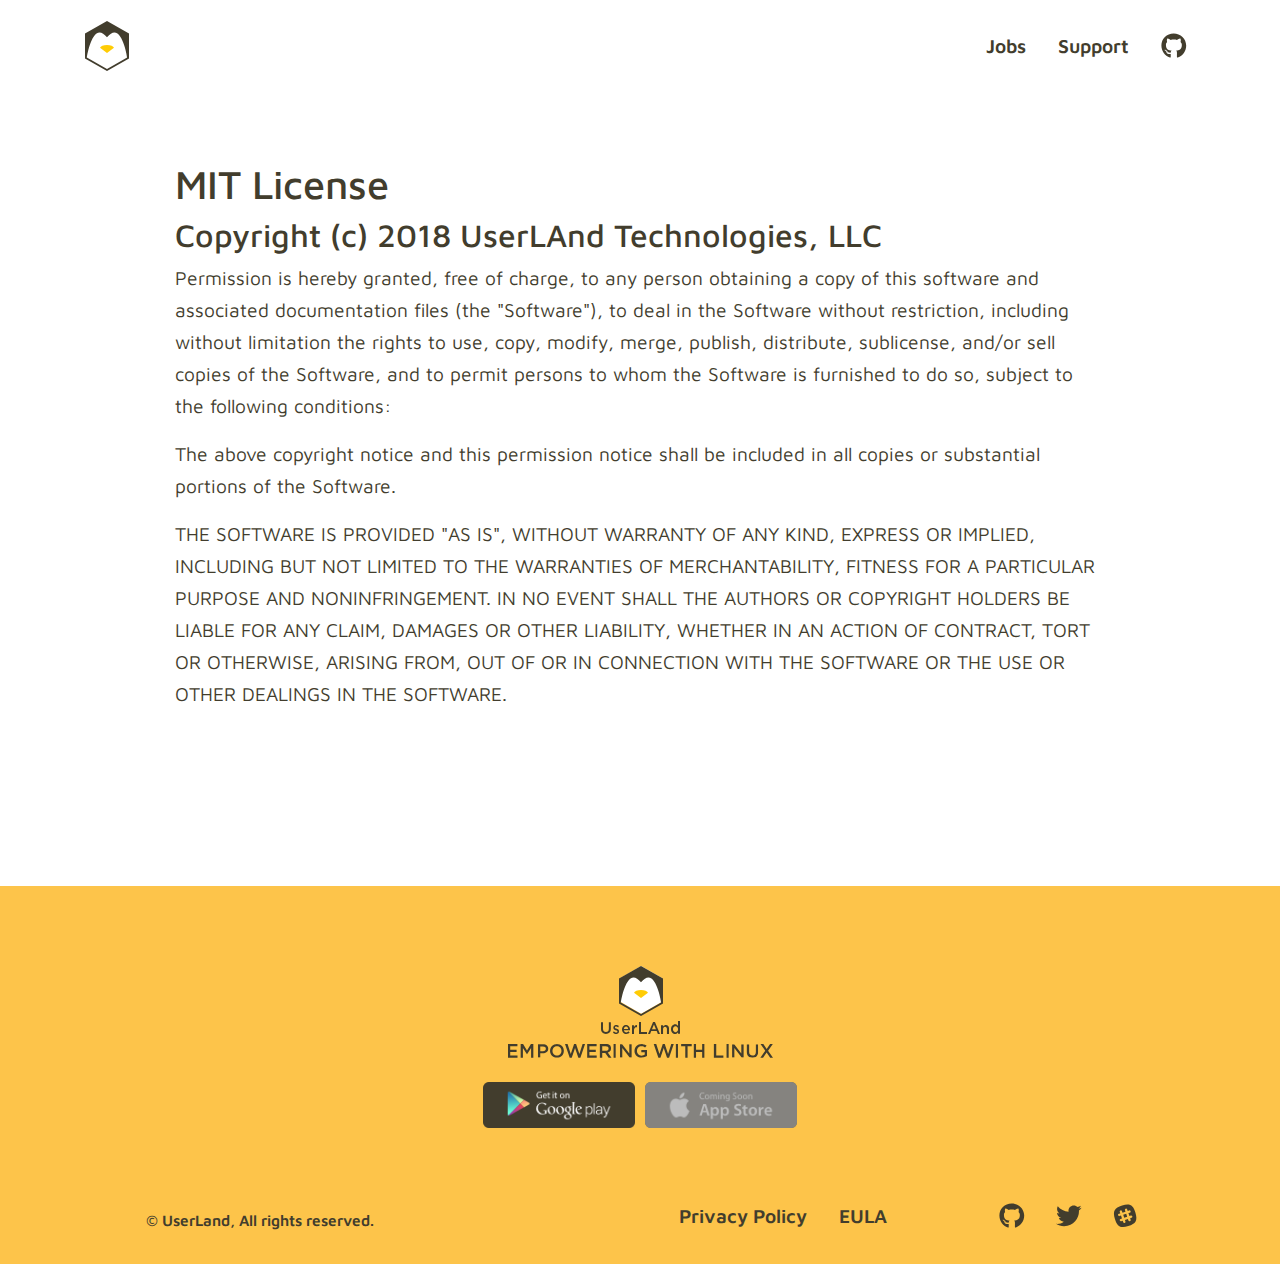
==== eula/index.html @ e0284a71 "Updates" ====
<!DOCTYPE html><html lang="en"><head><meta charset="utf-8"><style type="text/css">svg:not(:root).svg-inline--fa{overflow:visible}.svg-inline--fa{display:inline-block;font-size:inherit;height:1em;overflow:visible;vertical-align:-.125em}.svg-inline--fa.fa-lg{vertical-align:-.225em}.svg-inline--fa.fa-w-1{width:.0625em}.svg-inline--fa.fa-w-2{width:.125em}.svg-inline--fa.fa-w-3{width:.1875em}.svg-inline--fa.fa-w-4{width:.25em}.svg-inline--fa.fa-w-5{width:.3125em}.svg-inline--fa.fa-w-6{width:.375em}.svg-inline--fa.fa-w-7{width:.4375em}.svg-inline--fa.fa-w-8{width:.5em}.svg-inline--fa.fa-w-9{width:.5625em}.svg-inline--fa.fa-w-10{width:.625em}.svg-inline--fa.fa-w-11{width:.6875em}.svg-inline--fa.fa-w-12{width:.75em}.svg-inline--fa.fa-w-13{width:.8125em}.svg-inline--fa.fa-w-14{width:.875em}.svg-inline--fa.fa-w-15{width:.9375em}.svg-inline--fa.fa-w-16{width:1em}.svg-inline--fa.fa-w-17{width:1.0625em}.svg-inline--fa.fa-w-18{width:1.125em}.svg-inline--fa.fa-w-19{width:1.1875em}.svg-inline--fa.fa-w-20{width:1.25em}.svg-inline--fa.fa-pull-left{margin-right:.3em;width:auto}.svg-inline--fa.fa-pull-right{margin-left:.3em;width:auto}.svg-inline--fa.fa-border{height:1.5em}.svg-inline--fa.fa-li{width:2em}.svg-inline--fa.fa-fw{width:1.25em}.fa-layers svg.svg-inline--fa{bottom:0;left:0;margin:auto;position:absolute;right:0;top:0}.fa-layers{display:inline-block;height:1em;position:relative;text-align:center;vertical-align:-.125em;width:1em}.fa-layers svg.svg-inline--fa{-webkit-transform-origin:center center;transform-origin:center center}.fa-layers-counter,.fa-layers-text{display:inline-block;position:absolute;text-align:center}.fa-layers-text{left:50%;top:50%;-webkit-transform:translate(-50%,-50%);transform:translate(-50%,-50%);-webkit-transform-origin:center center;transform-origin:center center}.fa-layers-counter{background-color:#ff253a;border-radius:1em;-webkit-box-sizing:border-box;box-sizing:border-box;color:#fff;height:1.5em;line-height:1;max-width:5em;min-width:1.5em;overflow:hidden;padding:.25em;right:0;text-overflow:ellipsis;top:0;-webkit-transform:scale(.25);transform:scale(.25);-webkit-transform-origin:top right;transform-origin:top right}.fa-layers-bottom-right{bottom:0;right:0;top:auto;-webkit-transform:scale(.25);transform:scale(.25);-webkit-transform-origin:bottom right;transform-origin:bottom right}.fa-layers-bottom-left{bottom:0;left:0;right:auto;top:auto;-webkit-transform:scale(.25);transform:scale(.25);-webkit-transform-origin:bottom left;transform-origin:bottom left}.fa-layers-top-right{right:0;top:0;-webkit-transform:scale(.25);transform:scale(.25);-webkit-transform-origin:top right;transform-origin:top right}.fa-layers-top-left{left:0;right:auto;top:0;-webkit-transform:scale(.25);transform:scale(.25);-webkit-transform-origin:top left;transform-origin:top left}.fa-lg{font-size:1.33333em;line-height:.75em;vertical-align:-.0667em}.fa-xs{font-size:.75em}.fa-sm{font-size:.875em}.fa-1x{font-size:1em}.fa-2x{font-size:2em}.fa-3x{font-size:3em}.fa-4x{font-size:4em}.fa-5x{font-size:5em}.fa-6x{font-size:6em}.fa-7x{font-size:7em}.fa-8x{font-size:8em}.fa-9x{font-size:9em}.fa-10x{font-size:10em}.fa-fw{text-align:center;width:1.25em}.fa-ul{list-style-type:none;margin-left:2.5em;padding-left:0}.fa-ul>li{position:relative}.fa-li{left:-2em;position:absolute;text-align:center;width:2em;line-height:inherit}.fa-border{border:solid .08em #eee;border-radius:.1em;padding:.2em .25em .15em}.fa-pull-left{float:left}.fa-pull-right{float:right}.fa.fa-pull-left,.fab.fa-pull-left,.fal.fa-pull-left,.far.fa-pull-left,.fas.fa-pull-left{margin-right:.3em}.fa.fa-pull-right,.fab.fa-pull-right,.fal.fa-pull-right,.far.fa-pull-right,.fas.fa-pull-right{margin-left:.3em}.fa-spin{-webkit-animation:fa-spin 2s infinite linear;animation:fa-spin 2s infinite linear}.fa-pulse{-webkit-animation:fa-spin 1s infinite steps(8);animation:fa-spin 1s infinite steps(8)}@-webkit-keyframes fa-spin{0%{-webkit-transform:rotate(0);transform:rotate(0)}100%{-webkit-transform:rotate(360deg);transform:rotate(360deg)}}@keyframes fa-spin{0%{-webkit-transform:rotate(0);transform:rotate(0)}100%{-webkit-transform:rotate(360deg);transform:rotate(360deg)}}.fa-rotate-90{-webkit-transform:rotate(90deg);transform:rotate(90deg)}.fa-rotate-180{-webkit-transform:rotate(180deg);transform:rotate(180deg)}.fa-rotate-270{-webkit-transform:rotate(270deg);transform:rotate(270deg)}.fa-flip-horizontal{-webkit-transform:scale(-1,1);transform:scale(-1,1)}.fa-flip-vertical{-webkit-transform:scale(1,-1);transform:scale(1,-1)}.fa-flip-horizontal.fa-flip-vertical{-webkit-transform:scale(-1,-1);transform:scale(-1,-1)}:root .fa-flip-horizontal,:root .fa-flip-vertical,:root .fa-rotate-180,:root .fa-rotate-270,:root .fa-rotate-90{-webkit-filter:none;filter:none}.fa-stack{display:inline-block;height:2em;position:relative;width:2em}.fa-stack-1x,.fa-stack-2x{bottom:0;left:0;margin:auto;position:absolute;right:0;top:0}.svg-inline--fa.fa-stack-1x{height:1em;width:1em}.svg-inline--fa.fa-stack-2x{height:2em;width:2em}.fa-inverse{color:#fff}.sr-only{border:0;clip:rect(0,0,0,0);height:1px;margin:-1px;overflow:hidden;padding:0;position:absolute;width:1px}.sr-only-focusable:active,.sr-only-focusable:focus{clip:auto;height:auto;margin:0;overflow:visible;position:static;width:auto}</style><link href="/favicon.ico" rel="shortcut icon"><meta content="width=device-width,initial-scale=1,shrink-to-fit=no" name="viewport"><meta content="#000000" name="theme-color"><title>UserLAnd - Use Linux Anywhere</title><link href="/static/css/1.4886c6e9.chunk.css" rel="stylesheet"><link href="/static/css/main.dd0dc297.chunk.css" rel="stylesheet"><link href="https://fonts.googleapis.com" rel="preconnect"><link href="http://userland.tech/" rel="canonical" data-react-helmet="true"><meta content="Get the full power of Linux on your Android. The easiest way to run a Linux distribution or application on Android. Download Now!" data-react-helmet="true" name="description"><meta content="UserLAnd - Use Linux Anywhere" data-react-helmet="true" property="og:title"><meta content="Get the full power of Linux on your Android. The easiest way to run a Linux distribution or application on Android. Download Now!" data-react-helmet="true" property="og:description"><meta content="website" data-react-helmet="true" property="og:type"><meta content="https://res.cloudinary.com/dmv3djaoq/image/upload/v1540821843/UserLand_Logo_RGB_Yellow_ysuigp.jpg" data-react-helmet="true" property="og:image"><meta content="http://userland.tech/" data-react-helmet="true" property="og:url"><meta content="summary_large_image" data-react-helmet="true" name="twitter:card"><meta content="@userlandtech" data-react-helmet="true" name="twitter:site"><meta content="@CorbinChampion" data-react-helmet="true" name="twitter:creator"><meta content="UserLAnd - Use Linux Anywhere" data-react-helmet="true" name="twitter:title"><meta content="Get the full power of Linux on your Android. The easiest way to run a Linux distribution or application on Android. Download Now!" data-react-helmet="true" name="twitter:description"><meta content="https://res.cloudinary.com/dmv3djaoq/image/upload/v1540821843/UserLand_Logo_RGB_Yellow_ysuigp.jpg" data-react-helmet="true" name="twitter:image"><link href="https://fonts.gstatic.com" rel="preconnect"><link href="/static/js/main.d6bff47b.chunk.js" rel="preload" as="script"><link href="/static/js/1.7496300f.chunk.js" rel="preload" as="script"></head><body><noscript>You need to enable JavaScript to run this app.</noscript><div id="root"><div class="App"><div><nav class="navbar navbar-expand-lg pt-3 position-absolute w-100"><div class="container"><a class="navbar-brand" href="/" aria-label="home" title="Go to Home Page"><svg xmlns="http://www.w3.org/2000/svg" height="50" width="44"><g fill="none" fill-rule="evenodd"><path d="M22.1750294.00046655L1.35005871 11.9439706v23.8871278L22.1750294 47.7747222 43 35.8310984V11.9439706z" fill="#FFF"></path><path d="M22 47.90788L1.84101964 36.45394S7.61810896-1.79498302 22 16.3229741C36.381891-1.79498302 42.1589804 36.45394 42.1589804 36.45394L22 47.90788zM22 0L0 12.4999373v25L22 50l22-12.5000627v-25L22 0z" fill="#423D2D"></path><path d="M28.9823818 26.7176932C28.4931284 25.1811671 25.5540587 24 22 24c-3.5541855 0-6.4931284 1.1811671-6.9823818 2.7176932H15l.0144495.0108364L22 32l6.9855505-5.2714704L29 26.7176932h-.0176182" fill="#FFCC05"></path></g></svg></a><ul class="flex-row navbar-nav ml-auto"><li class="nav-item mr-3"><a class="nav-link" href="/jobs">Jobs</a></li><li class="nav-item mr-3"><a class="nav-link" href="https://github.com/CypherpunkArmory/UserLAnd/issues">Support</a></li><li class="nav-item"><a class="nav-link" href="https://github.com/CypherpunkArmory/UserLAnd" aria-label="twitter"><svg xmlns="http://www.w3.org/2000/svg" aria-hidden="true" class="svg-inline--fa fa-github fa-w-16 fa-lg" data-icon="github" data-prefix="fab" role="img" viewBox="0 0 496 512"><path d="M165.9 397.4c0 2-2.3 3.6-5.2 3.6-3.3.3-5.6-1.3-5.6-3.6 0-2 2.3-3.6 5.2-3.6 3-.3 5.6 1.3 5.6 3.6zm-31.1-4.5c-.7 2 1.3 4.3 4.3 4.9 2.6 1 5.6 0 6.2-2s-1.3-4.3-4.3-5.2c-2.6-.7-5.5.3-6.2 2.3zm44.2-1.7c-2.9.7-4.9 2.6-4.6 4.9.3 2 2.9 3.3 5.9 2.6 2.9-.7 4.9-2.6 4.6-4.6-.3-1.9-3-3.2-5.9-2.9zM244.8 8C106.1 8 0 113.3 0 252c0 110.9 69.8 205.8 169.5 239.2 12.8 2.3 17.3-5.6 17.3-12.1 0-6.2-.3-40.4-.3-61.4 0 0-70 15-84.7-29.8 0 0-11.4-29.1-27.8-36.6 0 0-22.9-15.7 1.6-15.4 0 0 24.9 2 38.6 25.8 21.9 38.6 58.6 27.5 72.9 20.9 2.3-16 8.8-27.1 16-33.7-55.9-6.2-112.3-14.3-112.3-110.5 0-27.5 7.6-41.3 23.6-58.9-2.6-6.5-11.1-33.3 2.6-67.9 20.9-6.5 69 27 69 27 20-5.6 41.5-8.5 62.8-8.5s42.8 2.9 62.8 8.5c0 0 48.1-33.6 69-27 13.7 34.7 5.2 61.4 2.6 67.9 16 17.7 25.8 31.5 25.8 58.9 0 96.5-58.9 104.2-114.8 110.5 9.2 7.9 17 22.9 17 46.4 0 33.7-.3 75.4-.3 83.6 0 6.5 4.6 14.4 17.3 12.1C428.2 457.8 496 362.9 496 252 496 113.3 383.5 8 244.8 8zM97.2 352.9c-1.3 1-1 3.3.7 5.2 1.6 1.6 3.9 2.3 5.2 1 1.3-1 1-3.3-.7-5.2-1.6-1.6-3.9-2.3-5.2-1zm-10.8-8.1c-.7 1.3.3 2.9 2.3 3.9 1.6 1 3.6.7 4.3-.7.7-1.3-.3-2.9-2.3-3.9-2-.6-3.6-.3-4.3.7zm32.4 35.6c-1.6 1.3-1 4.3 1.3 6.2 2.3 2.3 5.2 2.6 6.5 1 1.3-1.3.7-4.3-1.3-6.2-2.2-2.3-5.2-2.6-6.5-1zm-11.4-14.7c-1.6 1-1.6 3.6 0 5.9 1.6 2.3 4.3 3.3 5.6 2.3 1.6-1.3 1.6-3.9 0-6.2-1.4-2.3-4-3.3-5.6-2z" fill="currentColor"></path></svg></a></li></ul></div></nav><div class="default-page"><div class="container"><h1>MIT License</h1><h2>Copyright (c) 2018 UserLAnd Technologies, LLC</h2><p>Permission is hereby granted, free of charge, to any person obtaining a copy of this software and associated documentation files (the "Software"), to deal in the Software without restriction, including without limitation the rights to use, copy, modify, merge, publish, distribute, sublicense, and/or sell copies of the Software, and to permit persons to whom the Software is furnished to do so, subject to the following conditions:</p><p>The above copyright notice and this permission notice shall be included in all copies or substantial portions of the Software.</p><p>THE SOFTWARE IS PROVIDED "AS IS", WITHOUT WARRANTY OF ANY KIND, EXPRESS OR IMPLIED, INCLUDING BUT NOT LIMITED TO THE WARRANTIES OF MERCHANTABILITY, FITNESS FOR A PARTICULAR PURPOSE AND NONINFRINGEMENT. IN NO EVENT SHALL THE AUTHORS OR COPYRIGHT HOLDERS BE LIABLE FOR ANY CLAIM, DAMAGES OR OTHER LIABILITY, WHETHER IN AN ACTION OF CONTRACT, TORT OR OTHERWISE, ARISING FROM, OUT OF OR IN CONNECTION WITH THE SOFTWARE OR THE USE OR OTHER DEALINGS IN THE SOFTWARE.</p></div></div><footer class="footer"><div class="container"><div class="row"><div class="footer__logo col-12"><img alt="UserLAnd Logo" class="img-fluid" src="/static/media/LogoHeader.a5a83f1d.svg"></div><div class="footer__cta col-12"><a class="btn-google" href="https://play.google.com/store/apps/details?id=tech.ula&hl=en" aria-label="google play download" title="Download UserLAnd" role="button"><img alt="Google Play" class="img-fluid" src="[data-uri]"></a><span aria-label="apple store coming soon" class="btn-apple" role="presentation"><img alt="App Store" class="img-fluid" src="[data-uri]"></span></div><nav class="footer__nav navbar col-12 offset-lg-2 col-lg-3 order-md-2"><ul class="flex-row navbar-nav"><li class="nav-item"><a class="nav-link" href="/policy">privacy policy</a></li><li class="nav-item"><a class="nav-link" href="/eula">EULA</a></li></ul></nav><nav class="footer__nav navbar col-12 col-lg-3 order-md-3"><ul class="flex-row navbar-nav"><li class="nav-item"><a class="nav-link" href="https://github.com/CypherpunkArmory/UserLAnd" aria-label="github"><svg xmlns="http://www.w3.org/2000/svg" aria-hidden="true" class="svg-inline--fa fa-github fa-w-16 fa-lg" data-icon="github" data-prefix="fab" role="img" viewBox="0 0 496 512"><path d="M165.9 397.4c0 2-2.3 3.6-5.2 3.6-3.3.3-5.6-1.3-5.6-3.6 0-2 2.3-3.6 5.2-3.6 3-.3 5.6 1.3 5.6 3.6zm-31.1-4.5c-.7 2 1.3 4.3 4.3 4.9 2.6 1 5.6 0 6.2-2s-1.3-4.3-4.3-5.2c-2.6-.7-5.5.3-6.2 2.3zm44.2-1.7c-2.9.7-4.9 2.6-4.6 4.9.3 2 2.9 3.3 5.9 2.6 2.9-.7 4.9-2.6 4.6-4.6-.3-1.9-3-3.2-5.9-2.9zM244.8 8C106.1 8 0 113.3 0 252c0 110.9 69.8 205.8 169.5 239.2 12.8 2.3 17.3-5.6 17.3-12.1 0-6.2-.3-40.4-.3-61.4 0 0-70 15-84.7-29.8 0 0-11.4-29.1-27.8-36.6 0 0-22.9-15.7 1.6-15.4 0 0 24.9 2 38.6 25.8 21.9 38.6 58.6 27.5 72.9 20.9 2.3-16 8.8-27.1 16-33.7-55.9-6.2-112.3-14.3-112.3-110.5 0-27.5 7.6-41.3 23.6-58.9-2.6-6.5-11.1-33.3 2.6-67.9 20.9-6.5 69 27 69 27 20-5.6 41.5-8.5 62.8-8.5s42.8 2.9 62.8 8.5c0 0 48.1-33.6 69-27 13.7 34.7 5.2 61.4 2.6 67.9 16 17.7 25.8 31.5 25.8 58.9 0 96.5-58.9 104.2-114.8 110.5 9.2 7.9 17 22.9 17 46.4 0 33.7-.3 75.4-.3 83.6 0 6.5 4.6 14.4 17.3 12.1C428.2 457.8 496 362.9 496 252 496 113.3 383.5 8 244.8 8zM97.2 352.9c-1.3 1-1 3.3.7 5.2 1.6 1.6 3.9 2.3 5.2 1 1.3-1 1-3.3-.7-5.2-1.6-1.6-3.9-2.3-5.2-1zm-10.8-8.1c-.7 1.3.3 2.9 2.3 3.9 1.6 1 3.6.7 4.3-.7.7-1.3-.3-2.9-2.3-3.9-2-.6-3.6-.3-4.3.7zm32.4 35.6c-1.6 1.3-1 4.3 1.3 6.2 2.3 2.3 5.2 2.6 6.5 1 1.3-1.3.7-4.3-1.3-6.2-2.2-2.3-5.2-2.6-6.5-1zm-11.4-14.7c-1.6 1-1.6 3.6 0 5.9 1.6 2.3 4.3 3.3 5.6 2.3 1.6-1.3 1.6-3.9 0-6.2-1.4-2.3-4-3.3-5.6-2z" fill="currentColor"></path></svg></a></li><li class="nav-item"><a class="nav-link" href="https://twitter.com/userlandtech" aria-label="twitter"><svg xmlns="http://www.w3.org/2000/svg" aria-hidden="true" class="svg-inline--fa fa-twitter fa-w-16 fa-lg" data-icon="twitter" data-prefix="fab" role="img" viewBox="0 0 512 512"><path d="M459.37 151.716c.325 4.548.325 9.097.325 13.645 0 138.72-105.583 298.558-298.558 298.558-59.452 0-114.68-17.219-161.137-47.106 8.447.974 16.568 1.299 25.34 1.299 49.055 0 94.213-16.568 130.274-44.832-46.132-.975-84.792-31.188-98.112-72.772 6.498.974 12.995 1.624 19.818 1.624 9.421 0 18.843-1.3 27.614-3.573-48.081-9.747-84.143-51.98-84.143-102.985v-1.299c13.969 7.797 30.214 12.67 47.431 13.319-28.264-18.843-46.781-51.005-46.781-87.391 0-19.492 5.197-37.36 14.294-52.954 51.655 63.675 129.3 105.258 216.365 109.807-1.624-7.797-2.599-15.918-2.599-24.04 0-57.828 46.782-104.934 104.934-104.934 30.213 0 57.502 12.67 76.67 33.137 23.715-4.548 46.456-13.32 66.599-25.34-7.798 24.366-24.366 44.833-46.132 57.827 21.117-2.273 41.584-8.122 60.426-16.243-14.292 20.791-32.161 39.308-52.628 54.253z" fill="currentColor"></path></svg></a></li><li class="nav-item"><a class="nav-link" href="https://communityinviter.com/apps/userlandtech/userland" aria-label="slack"><svg xmlns="http://www.w3.org/2000/svg" aria-hidden="true" class="svg-inline--fa fa-slack fa-w-14 fa-lg" data-icon="slack" data-prefix="fab" role="img" viewBox="0 0 448 512"><path d="M244.2 217.5l19.3 57.7-59.8 20-19.3-57.7 59.8-20zm41.4 243.7C131.6 507.4 65 471.6 18.8 317.6S8.4 97 162.4 50.8C316.4 4.6 383 40.4 429.2 194.4c46.2 154 10.4 220.6-143.6 266.8zM366.2 265c-3.9-12.2-17.2-18.6-29.4-14.7l-29 9.7-19.3-57.7 29-9.7c12.2-3.9 18.6-17.2 14.7-29.4-3.9-12.2-17.2-18.6-29.4-14.7l-29 9.7-10-30.1c-3.9-12.2-17.2-18.6-29.4-14.7-12.2 3.9-18.6 17.2-14.7 29.4l10 30.1-59.8 20.1-10-30.1c-3.9-12.2-17.2-18.6-29.4-14.7-12.2 3.9-18.6 17.2-14.7 29.4l10 30.1-29 9.7c-12.2 3.9-18.6 17.2-14.7 29.4 3.2 9.3 12.2 15.4 21.5 15.8 4.3.6 7.7-1 36.9-10.7l19.3 57.7-29 9.7c-12.2 3.9-18.6 17.2-14.7 29.4 3.2 9.3 12.2 15.4 21.5 15.8 4.3.6 7.7-1 36.9-10.7l10 30.1c3.7 10.8 15.8 18.6 29.4 14.7 12.2-3.9 18.6-17.2 14.7-29.4l-10-30.1 59.8-20.1 10 30.1c3.7 10.8 15.8 18.6 29.4 14.7 12.2-3.9 18.6-17.2 14.7-29.4l-10-30.1 29-9.7c12.2-4.2 18.6-17.5 14.7-29.6z" fill="currentColor"></path></svg></a></li></ul></nav><small class="footer__copy col-12 col-lg-4 order-md-1">© UserLand, All rights reserved.</small></div></div></footer></div></div></div><script>!function(l){function e(e){for(var r,t,n=e[0],o=e[1],u=e[2],f=0,i=[];f<n.length;f++)t=n[f],p[t]&&i.push(p[t][0]),p[t]=0;for(r in o)Object.prototype.hasOwnProperty.call(o,r)&&(l[r]=o[r]);for(s&&s(e);i.length;)i.shift()();return c.push.apply(c,u||[]),a()}function a(){for(var e,r=0;r<c.length;r++){for(var t=c[r],n=!0,o=1;o<t.length;o++){var u=t[o];0!==p[u]&&(n=!1)}n&&(c.splice(r--,1),e=f(f.s=t[0]))}return e}var t={},p={2:0},c=[];function f(e){if(t[e])return t[e].exports;var r=t[e]={i:e,l:!1,exports:{}};return l[e].call(r.exports,r,r.exports,f),r.l=!0,r.exports}f.m=l,f.c=t,f.d=function(e,r,t){f.o(e,r)||Object.defineProperty(e,r,{enumerable:!0,get:t})},f.r=function(e){"undefined"!=typeof Symbol&&Symbol.toStringTag&&Object.defineProperty(e,Symbol.toStringTag,{value:"Module"}),Object.defineProperty(e,"__esModule",{value:!0})},f.t=function(r,e){if(1&e&&(r=f(r)),8&e)return r;if(4&e&&"object"==typeof r&&r&&r.__esModule)return r;var t=Object.create(null);if(f.r(t),Object.defineProperty(t,"default",{enumerable:!0,value:r}),2&e&&"string"!=typeof r)for(var n in r)f.d(t,n,function(e){return r[e]}.bind(null,n));return t},f.n=function(e){var r=e&&e.__esModule?function(){return e.default}:function(){return e};return f.d(r,"a",r),r},f.o=function(e,r){return Object.prototype.hasOwnProperty.call(e,r)},f.p="/";var r=window.webpackJsonp=window.webpackJsonp||[],n=r.push.bind(r);r.push=e,r=r.slice();for(var o=0;o<r.length;o++)e(r[o]);var s=n;a()}([])</script><script src="/static/js/main.d6bff47b.chunk.js"></script></body></html>
---- static/css/main.dd0dc297.chunk.css ----
@import url(https://fonts.googleapis.com/css?family=Maven+Pro:400,500,700,900);@import url(https://fonts.googleapis.com/css?family=Signika:700);body{font-family:Maven Pro,-apple-system,BlinkMacSystemFont,Segoe UI,Roboto,Oxygen,Ubuntu,Cantarell,Fira Sans,Droid Sans,Helvetica Neue,sans-serif;color:#423d2d;-webkit-font-smoothing:antialiased;-moz-osx-font-smoothing:grayscale}.App,body{margin:0;padding:0;overflow-x:hidden;font-size:1.2rem;line-height:1.666}.link{color:inherit;position:relative}.link:hover{color:#fdc44a;text-decoration:none}.link_underline:after{content:"";width:100%;height:.4rem;background-color:#fdc44a;position:absolute;left:0;bottom:-.4rem}.btn-apple,.btn-google{display:inline-block;width:43vw;max-width:9.5rem;border-radius:6px}.btn-google{margin-right:.6rem}.btn-apple{pointer-events:none;cursor:default}.hero{position:relative;padding-top:33%;height:50rem;margin-bottom:4rem;overflow:hidden;background:linear-gradient(-135deg,#ffb751,#fdc149 29%,#ffd652 82%,#ffd900)}.hero:after{content:"";position:absolute;bottom:-1px;width:100%;height:100%;background:url(/static/media/white-gray-shape.0d1306a6.svg) no-repeat 0 100%;background-size:100% 13vw}.hero__title{font-family:Signika,Maven Pro,sans-serif;font-size:2.7rem}.hero__body{position:relative;z-index:33}.hero__body p{margin-bottom:1.5rem;max-width:90%;font-weight:500}.hero__media{position:absolute;bottom:-5rem;width:30rem;right:-9rem}@media screen and (orientation:landscape){.hero{padding-top:33vh}}@media screen and (min-width:900px){.hero{padding-top:0;margin-bottom:0;display:flex;flex-direction:column;justify-content:center;height:95vh;max-height:56rem}.hero__title{font-size:3.7rem;max-width:50%}.hero__media{bottom:0;width:37rem;right:-12rem;height:auto}.hero__body p{width:50%}}@media screen and (min-width:995px){.hero>.container{position:relative}.hero__media{bottom:-14rem;right:-14rem;width:62vw}}@media screen and (min-width:1200px){.hero__media{bottom:-16rem;right:-16rem;width:60vw;max-width:51rem}}.features{padding-bottom:4rem;background:url(/static/media/bg-shape.64f54031.svg) no-repeat bottom;background-size:100% 35%}@media screen and (min-width:992px){.features{background-size:100% 46%}}.feature{display:flex;flex-direction:column}.feature:not(:last-child){margin-bottom:10rem}.feature__title{display:inline-block;position:relative;align-self:baseline;font-size:1.7rem;font-weight:600;margin-bottom:1.4rem;letter-spacing:1px;text-transform:capitalize}.feature__title:after{content:"";position:absolute;top:-.5rem;left:0;width:15%;height:.5rem;background-color:#ffcc05}.feature__media{margin-right:auto;margin-left:auto;position:relative;left:0}.feature_horizontal{text-align:center}.feature_horizontal p{text-align:left}.feature_horizontal .feature__media{width:100%;margin-bottom:4rem}.feature_horizontal .feature__media img{-webkit-filter:drop-shadow(0 9px 30px rgba(193,181,199,.53));filter:drop-shadow(0 9px 30px rgba(193,181,199,.53))}.feature_vertical .feature__media{height:100vw;margin-top:4rem}.feature_vertical .feature__media img{width:auto;height:100%;-webkit-filter:drop-shadow(-9px 0 20px rgba(193,181,199,.53));filter:drop-shadow(-9px 0 20px rgba(193,181,199,.53))}@media screen and (min-width:575px){.feature_vertical .feature__media{height:35rem}}@media screen and (min-width:767px){.feature_horizontal .feature__media{width:35rem}}@media screen and (min-width:800px){.feature_vertical .feature__body,.feature_vertical .feature__media{margin-top:0;flex:0 0 50%}.feature_vertical .feature__body{margin-top:3rem}.feature_vertical{flex-direction:row-reverse}}@media screen and (min-width:992px){.feature{top:-5rem;position:relative}.feature_horizontal .feature__body{margin:auto;width:70%}.feature_vertical .feature__body{display:flex;flex-direction:column;justify-content:flex-end}.feature_vertical .feature__media{flex:0 0 30%}}@media screen and (min-width:1200px){.feature_vertical .feature__body{justify-content:center}}.jobs{padding-bottom:4rem}.jobs__hero{background:url(/static/media/jobs.117a4e29.jpg) no-repeat;background-size:cover;height:35rem}.jobs__hero>.container{position:relative;z-index:99}.jobs__hero:before{content:"";position:absolute;top:0;left:0;width:100%;height:100%;pointer-events:none;opacity:.7;background:linear-gradient(-135deg,#ffb751,#fdc149 29%,#ffd652 82%,#ffd900)}.jobs__hero .hero__title{border-left:8px solid #fff;padding:0 0 0 1rem}.jobs__section>ul{padding:0;list-style:none}.job{margin-top:5rem}.job__head{margin-bottom:1rem}.job:not(:last-child){border-bottom:2px solid hsla(0,0%,93.7%,.9);padding-bottom:3rem}.job__requirements{margin-bottom:2rem}.job__requirements li{margin-bottom:.4rem}.default-page{padding:10rem 0;width:75%;margin:auto}.notfound{height:60vh;min-height:25rem;display:flex;flex-direction:column;justify-content:center;align-items:center}.notfound__body{text-align:center}.notfound__body h1{font-size:10rem}.notfound__body p{font-size:1.5rem}.navbar{z-index:100}.navbar .nav-link{color:inherit;font-weight:600}.footer{background-color:#fdc44a;text-align:center;padding:3rem 0}.footer__cta{margin-bottom:1rem}.footer__logo{margin-bottom:1.5rem}.footer__nav{padding:0;justify-content:center}.footer__nav .nav-item{text-transform:capitalize}.footer__nav .nav-item:not(:last-child){margin-right:2rem}.footer__copy{margin-top:1rem;font-weight:600}@media screen and (min-width:992px){.footer{padding:5rem 0 1.5rem}.footer__cta{margin-bottom:4rem}}
/*# sourceMappingURL=main.dd0dc297.chunk.css.map */
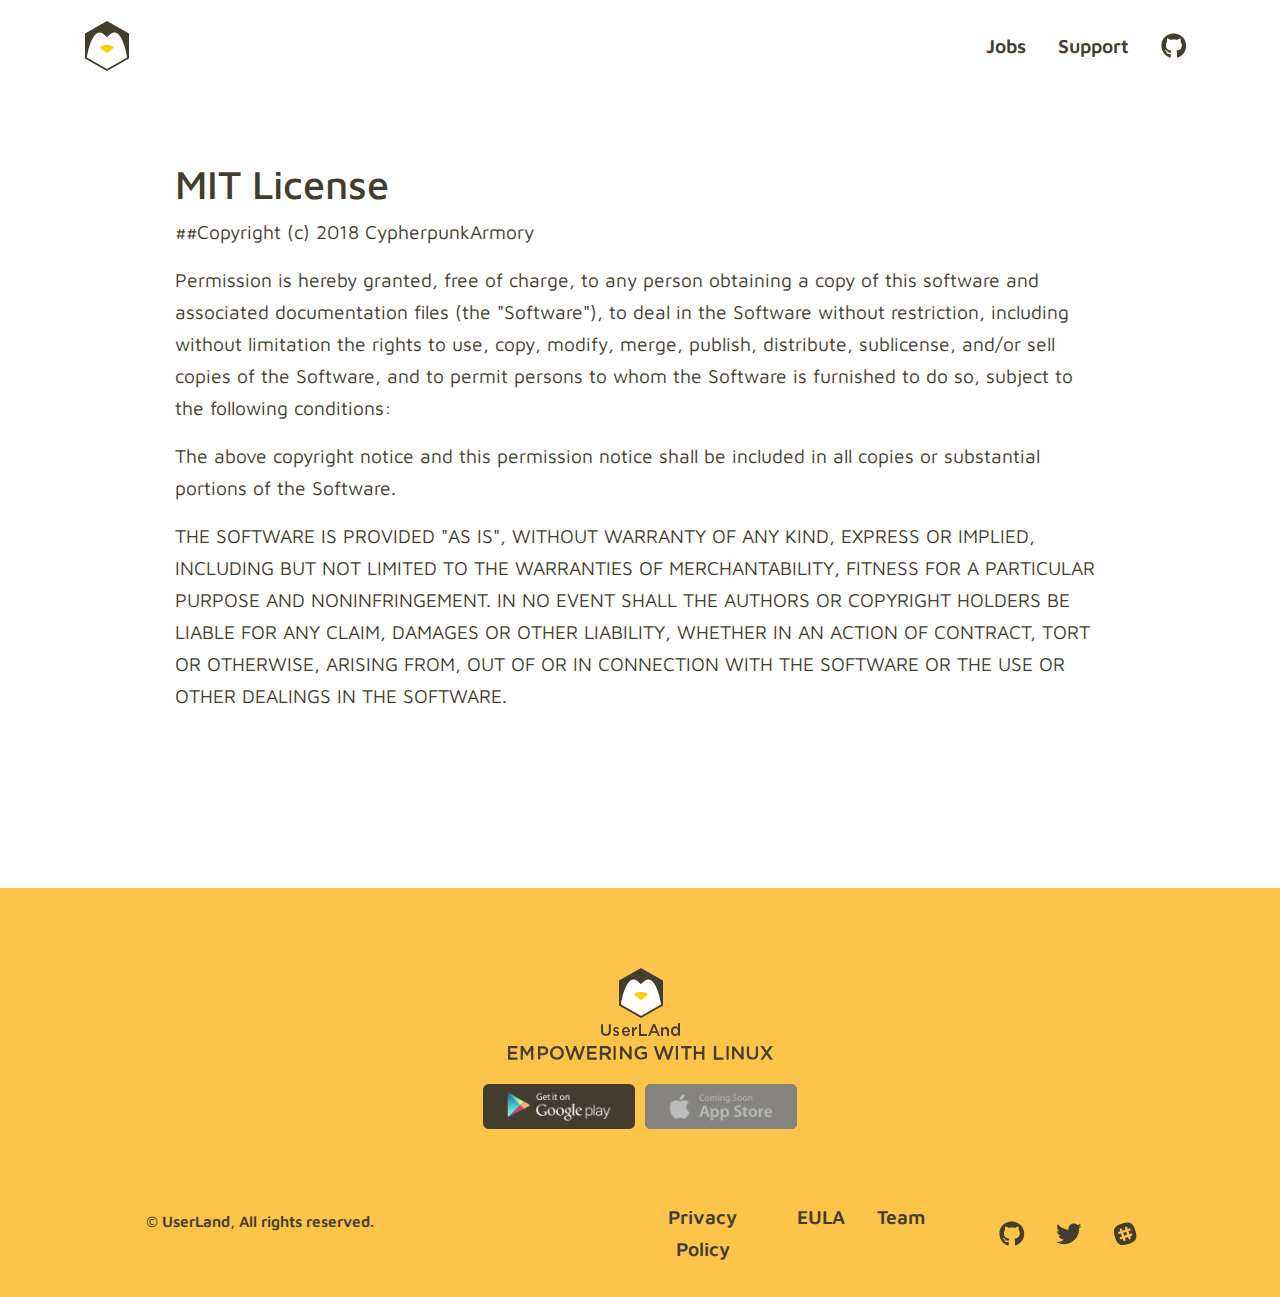
==== commit 69e88c54: "Updates" ====
--- a/eula/index.html
+++ b/eula/index.html
@@ -1 +1 @@
-<!DOCTYPE html><html lang="en"><head><meta charset="utf-8"><style type="text/css">svg:not(:root).svg-inline--fa{overflow:visible}.svg-inline--fa{display:inline-block;font-size:inherit;height:1em;overflow:visible;vertical-align:-.125em}.svg-inline--fa.fa-lg{vertical-align:-.225em}.svg-inline--fa.fa-w-1{width:.0625em}.svg-inline--fa.fa-w-2{width:.125em}.svg-inline--fa.fa-w-3{width:.1875em}.svg-inline--fa.fa-w-4{width:.25em}.svg-inline--fa.fa-w-5{width:.3125em}.svg-inline--fa.fa-w-6{width:.375em}.svg-inline--fa.fa-w-7{width:.4375em}.svg-inline--fa.fa-w-8{width:.5em}.svg-inline--fa.fa-w-9{width:.5625em}.svg-inline--fa.fa-w-10{width:.625em}.svg-inline--fa.fa-w-11{width:.6875em}.svg-inline--fa.fa-w-12{width:.75em}.svg-inline--fa.fa-w-13{width:.8125em}.svg-inline--fa.fa-w-14{width:.875em}.svg-inline--fa.fa-w-15{width:.9375em}.svg-inline--fa.fa-w-16{width:1em}.svg-inline--fa.fa-w-17{width:1.0625em}.svg-inline--fa.fa-w-18{width:1.125em}.svg-inline--fa.fa-w-19{width:1.1875em}.svg-inline--fa.fa-w-20{width:1.25em}.svg-inline--fa.fa-pull-left{margin-right:.3em;width:auto}.svg-inline--fa.fa-pull-right{margin-left:.3em;width:auto}.svg-inline--fa.fa-border{height:1.5em}.svg-inline--fa.fa-li{width:2em}.svg-inline--fa.fa-fw{width:1.25em}.fa-layers svg.svg-inline--fa{bottom:0;left:0;margin:auto;position:absolute;right:0;top:0}.fa-layers{display:inline-block;height:1em;position:relative;text-align:center;vertical-align:-.125em;width:1em}.fa-layers svg.svg-inline--fa{-webkit-transform-origin:center center;transform-origin:center center}.fa-layers-counter,.fa-layers-text{display:inline-block;position:absolute;text-align:center}.fa-layers-text{left:50%;top:50%;-webkit-transform:translate(-50%,-50%);transform:translate(-50%,-50%);-webkit-transform-origin:center center;transform-origin:center center}.fa-layers-counter{background-color:#ff253a;border-radius:1em;-webkit-box-sizing:border-box;box-sizing:border-box;color:#fff;height:1.5em;line-height:1;max-width:5em;min-width:1.5em;overflow:hidden;padding:.25em;right:0;text-overflow:ellipsis;top:0;-webkit-transform:scale(.25);transform:scale(.25);-webkit-transform-origin:top right;transform-origin:top right}.fa-layers-bottom-right{bottom:0;right:0;top:auto;-webkit-transform:scale(.25);transform:scale(.25);-webkit-transform-origin:bottom right;transform-origin:bottom right}.fa-layers-bottom-left{bottom:0;left:0;right:auto;top:auto;-webkit-transform:scale(.25);transform:scale(.25);-webkit-transform-origin:bottom left;transform-origin:bottom left}.fa-layers-top-right{right:0;top:0;-webkit-transform:scale(.25);transform:scale(.25);-webkit-transform-origin:top right;transform-origin:top right}.fa-layers-top-left{left:0;right:auto;top:0;-webkit-transform:scale(.25);transform:scale(.25);-webkit-transform-origin:top left;transform-origin:top left}.fa-lg{font-size:1.33333em;line-height:.75em;vertical-align:-.0667em}.fa-xs{font-size:.75em}.fa-sm{font-size:.875em}.fa-1x{font-size:1em}.fa-2x{font-size:2em}.fa-3x{font-size:3em}.fa-4x{font-size:4em}.fa-5x{font-size:5em}.fa-6x{font-size:6em}.fa-7x{font-size:7em}.fa-8x{font-size:8em}.fa-9x{font-size:9em}.fa-10x{font-size:10em}.fa-fw{text-align:center;width:1.25em}.fa-ul{list-style-type:none;margin-left:2.5em;padding-left:0}.fa-ul>li{position:relative}.fa-li{left:-2em;position:absolute;text-align:center;width:2em;line-height:inherit}.fa-border{border:solid .08em #eee;border-radius:.1em;padding:.2em .25em .15em}.fa-pull-left{float:left}.fa-pull-right{float:right}.fa.fa-pull-left,.fab.fa-pull-left,.fal.fa-pull-left,.far.fa-pull-left,.fas.fa-pull-left{margin-right:.3em}.fa.fa-pull-right,.fab.fa-pull-right,.fal.fa-pull-right,.far.fa-pull-right,.fas.fa-pull-right{margin-left:.3em}.fa-spin{-webkit-animation:fa-spin 2s infinite linear;animation:fa-spin 2s infinite linear}.fa-pulse{-webkit-animation:fa-spin 1s infinite steps(8);animation:fa-spin 1s infinite steps(8)}@-webkit-keyframes fa-spin{0%{-webkit-transform:rotate(0);transform:rotate(0)}100%{-webkit-transform:rotate(360deg);transform:rotate(360deg)}}@keyframes fa-spin{0%{-webkit-transform:rotate(0);transform:rotate(0)}100%{-webkit-transform:rotate(360deg);transform:rotate(360deg)}}.fa-rotate-90{-webkit-transform:rotate(90deg);transform:rotate(90deg)}.fa-rotate-180{-webkit-transform:rotate(180deg);transform:rotate(180deg)}.fa-rotate-270{-webkit-transform:rotate(270deg);transform:rotate(270deg)}.fa-flip-horizontal{-webkit-transform:scale(-1,1);transform:scale(-1,1)}.fa-flip-vertical{-webkit-transform:scale(1,-1);transform:scale(1,-1)}.fa-flip-horizontal.fa-flip-vertical{-webkit-transform:scale(-1,-1);transform:scale(-1,-1)}:root .fa-flip-horizontal,:root .fa-flip-vertical,:root .fa-rotate-180,:root .fa-rotate-270,:root .fa-rotate-90{-webkit-filter:none;filter:none}.fa-stack{display:inline-block;height:2em;position:relative;width:2em}.fa-stack-1x,.fa-stack-2x{bottom:0;left:0;margin:auto;position:absolute;right:0;top:0}.svg-inline--fa.fa-stack-1x{height:1em;width:1em}.svg-inline--fa.fa-stack-2x{height:2em;width:2em}.fa-inverse{color:#fff}.sr-only{border:0;clip:rect(0,0,0,0);height:1px;margin:-1px;overflow:hidden;padding:0;position:absolute;width:1px}.sr-only-focusable:active,.sr-only-focusable:focus{clip:auto;height:auto;margin:0;overflow:visible;position:static;width:auto}</style><link href="/favicon.ico" rel="shortcut icon"><meta content="width=device-width,initial-scale=1,shrink-to-fit=no" name="viewport"><meta content="#000000" name="theme-color"><title>UserLAnd - Use Linux Anywhere</title><link href="/static/css/1.4886c6e9.chunk.css" rel="stylesheet"><link href="/static/css/main.dd0dc297.chunk.css" rel="stylesheet"><link href="https://fonts.googleapis.com" rel="preconnect"><link href="http://userland.tech/" rel="canonical" data-react-helmet="true"><meta content="Get the full power of Linux on your Android. The easiest way to run a Linux distribution or application on Android. Download Now!" data-react-helmet="true" name="description"><meta content="UserLAnd - Use Linux Anywhere" data-react-helmet="true" property="og:title"><meta content="Get the full power of Linux on your Android. The easiest way to run a Linux distribution or application on Android. Download Now!" data-react-helmet="true" property="og:description"><meta content="website" data-react-helmet="true" property="og:type"><meta content="https://res.cloudinary.com/dmv3djaoq/image/upload/v1540821843/UserLand_Logo_RGB_Yellow_ysuigp.jpg" data-react-helmet="true" property="og:image"><meta content="http://userland.tech/" data-react-helmet="true" property="og:url"><meta content="summary_large_image" data-react-helmet="true" name="twitter:card"><meta content="@userlandtech" data-react-helmet="true" name="twitter:site"><meta content="@CorbinChampion" data-react-helmet="true" name="twitter:creator"><meta content="UserLAnd - Use Linux Anywhere" data-react-helmet="true" name="twitter:title"><meta content="Get the full power of Linux on your Android. The easiest way to run a Linux distribution or application on Android. Download Now!" data-react-helmet="true" name="twitter:description"><meta content="https://res.cloudinary.com/dmv3djaoq/image/upload/v1540821843/UserLand_Logo_RGB_Yellow_ysuigp.jpg" data-react-helmet="true" name="twitter:image"><link href="https://fonts.gstatic.com" rel="preconnect"><link href="/static/js/main.d6bff47b.chunk.js" rel="preload" as="script"><link href="/static/js/1.7496300f.chunk.js" rel="preload" as="script"></head><body><noscript>You need to enable JavaScript to run this app.</noscript><div id="root"><div class="App"><div><nav class="navbar navbar-expand-lg pt-3 position-absolute w-100"><div class="container"><a class="navbar-brand" href="/" aria-label="home" title="Go to Home Page"><svg xmlns="http://www.w3.org/2000/svg" height="50" width="44"><g fill="none" fill-rule="evenodd"><path d="M22.1750294.00046655L1.35005871 11.9439706v23.8871278L22.1750294 47.7747222 43 35.8310984V11.9439706z" fill="#FFF"></path><path d="M22 47.90788L1.84101964 36.45394S7.61810896-1.79498302 22 16.3229741C36.381891-1.79498302 42.1589804 36.45394 42.1589804 36.45394L22 47.90788zM22 0L0 12.4999373v25L22 50l22-12.5000627v-25L22 0z" fill="#423D2D"></path><path d="M28.9823818 26.7176932C28.4931284 25.1811671 25.5540587 24 22 24c-3.5541855 0-6.4931284 1.1811671-6.9823818 2.7176932H15l.0144495.0108364L22 32l6.9855505-5.2714704L29 26.7176932h-.0176182" fill="#FFCC05"></path></g></svg></a><ul class="flex-row navbar-nav ml-auto"><li class="nav-item mr-3"><a class="nav-link" href="/jobs">Jobs</a></li><li class="nav-item mr-3"><a class="nav-link" href="https://github.com/CypherpunkArmory/UserLAnd/issues">Support</a></li><li class="nav-item"><a class="nav-link" href="https://github.com/CypherpunkArmory/UserLAnd" aria-label="twitter"><svg xmlns="http://www.w3.org/2000/svg" aria-hidden="true" class="svg-inline--fa fa-github fa-w-16 fa-lg" data-icon="github" data-prefix="fab" role="img" viewBox="0 0 496 512"><path d="M165.9 397.4c0 2-2.3 3.6-5.2 3.6-3.3.3-5.6-1.3-5.6-3.6 0-2 2.3-3.6 5.2-3.6 3-.3 5.6 1.3 5.6 3.6zm-31.1-4.5c-.7 2 1.3 4.3 4.3 4.9 2.6 1 5.6 0 6.2-2s-1.3-4.3-4.3-5.2c-2.6-.7-5.5.3-6.2 2.3zm44.2-1.7c-2.9.7-4.9 2.6-4.6 4.9.3 2 2.9 3.3 5.9 2.6 2.9-.7 4.9-2.6 4.6-4.6-.3-1.9-3-3.2-5.9-2.9zM244.8 8C106.1 8 0 113.3 0 252c0 110.9 69.8 205.8 169.5 239.2 12.8 2.3 17.3-5.6 17.3-12.1 0-6.2-.3-40.4-.3-61.4 0 0-70 15-84.7-29.8 0 0-11.4-29.1-27.8-36.6 0 0-22.9-15.7 1.6-15.4 0 0 24.9 2 38.6 25.8 21.9 38.6 58.6 27.5 72.9 20.9 2.3-16 8.8-27.1 16-33.7-55.9-6.2-112.3-14.3-112.3-110.5 0-27.5 7.6-41.3 23.6-58.9-2.6-6.5-11.1-33.3 2.6-67.9 20.9-6.5 69 27 69 27 20-5.6 41.5-8.5 62.8-8.5s42.8 2.9 62.8 8.5c0 0 48.1-33.6 69-27 13.7 34.7 5.2 61.4 2.6 67.9 16 17.7 25.8 31.5 25.8 58.9 0 96.5-58.9 104.2-114.8 110.5 9.2 7.9 17 22.9 17 46.4 0 33.7-.3 75.4-.3 83.6 0 6.5 4.6 14.4 17.3 12.1C428.2 457.8 496 362.9 496 252 496 113.3 383.5 8 244.8 8zM97.2 352.9c-1.3 1-1 3.3.7 5.2 1.6 1.6 3.9 2.3 5.2 1 1.3-1 1-3.3-.7-5.2-1.6-1.6-3.9-2.3-5.2-1zm-10.8-8.1c-.7 1.3.3 2.9 2.3 3.9 1.6 1 3.6.7 4.3-.7.7-1.3-.3-2.9-2.3-3.9-2-.6-3.6-.3-4.3.7zm32.4 35.6c-1.6 1.3-1 4.3 1.3 6.2 2.3 2.3 5.2 2.6 6.5 1 1.3-1.3.7-4.3-1.3-6.2-2.2-2.3-5.2-2.6-6.5-1zm-11.4-14.7c-1.6 1-1.6 3.6 0 5.9 1.6 2.3 4.3 3.3 5.6 2.3 1.6-1.3 1.6-3.9 0-6.2-1.4-2.3-4-3.3-5.6-2z" fill="currentColor"></path></svg></a></li></ul></div></nav><div class="default-page"><div class="container"><h1>MIT License</h1><h2>Copyright (c) 2018 UserLAnd Technologies, LLC</h2><p>Permission is hereby granted, free of charge, to any person obtaining a copy of this software and associated documentation files (the "Software"), to deal in the Software without restriction, including without limitation the rights to use, copy, modify, merge, publish, distribute, sublicense, and/or sell copies of the Software, and to permit persons to whom the Software is furnished to do so, subject to the following conditions:</p><p>The above copyright notice and this permission notice shall be included in all copies or substantial portions of the Software.</p><p>THE SOFTWARE IS PROVIDED "AS IS", WITHOUT WARRANTY OF ANY KIND, EXPRESS OR IMPLIED, INCLUDING BUT NOT LIMITED TO THE WARRANTIES OF MERCHANTABILITY, FITNESS FOR A PARTICULAR PURPOSE AND NONINFRINGEMENT. IN NO EVENT SHALL THE AUTHORS OR COPYRIGHT HOLDERS BE LIABLE FOR ANY CLAIM, DAMAGES OR OTHER LIABILITY, WHETHER IN AN ACTION OF CONTRACT, TORT OR OTHERWISE, ARISING FROM, OUT OF OR IN CONNECTION WITH THE SOFTWARE OR THE USE OR OTHER DEALINGS IN THE SOFTWARE.</p></div></div><footer class="footer"><div class="container"><div class="row"><div class="footer__logo col-12"><img alt="UserLAnd Logo" class="img-fluid" src="/static/media/LogoHeader.a5a83f1d.svg"></div><div class="footer__cta col-12"><a class="btn-google" href="https://play.google.com/store/apps/details?id=tech.ula&hl=en" aria-label="google play download" title="Download UserLAnd" role="button"><img alt="Google Play" class="img-fluid" src="[data-uri]"></a><span aria-label="apple store coming soon" class="btn-apple" role="presentation"><img alt="App Store" class="img-fluid" src="[data-uri]"></span></div><nav class="footer__nav navbar col-12 offset-lg-2 col-lg-3 order-md-2"><ul class="flex-row navbar-nav"><li class="nav-item"><a class="nav-link" href="/policy">privacy policy</a></li><li class="nav-item"><a class="nav-link" href="/eula">EULA</a></li></ul></nav><nav class="footer__nav navbar col-12 col-lg-3 order-md-3"><ul class="flex-row navbar-nav"><li class="nav-item"><a class="nav-link" href="https://github.com/CypherpunkArmory/UserLAnd" aria-label="github"><svg xmlns="http://www.w3.org/2000/svg" aria-hidden="true" class="svg-inline--fa fa-github fa-w-16 fa-lg" data-icon="github" data-prefix="fab" role="img" viewBox="0 0 496 512"><path d="M165.9 397.4c0 2-2.3 3.6-5.2 3.6-3.3.3-5.6-1.3-5.6-3.6 0-2 2.3-3.6 5.2-3.6 3-.3 5.6 1.3 5.6 3.6zm-31.1-4.5c-.7 2 1.3 4.3 4.3 4.9 2.6 1 5.6 0 6.2-2s-1.3-4.3-4.3-5.2c-2.6-.7-5.5.3-6.2 2.3zm44.2-1.7c-2.9.7-4.9 2.6-4.6 4.9.3 2 2.9 3.3 5.9 2.6 2.9-.7 4.9-2.6 4.6-4.6-.3-1.9-3-3.2-5.9-2.9zM244.8 8C106.1 8 0 113.3 0 252c0 110.9 69.8 205.8 169.5 239.2 12.8 2.3 17.3-5.6 17.3-12.1 0-6.2-.3-40.4-.3-61.4 0 0-70 15-84.7-29.8 0 0-11.4-29.1-27.8-36.6 0 0-22.9-15.7 1.6-15.4 0 0 24.9 2 38.6 25.8 21.9 38.6 58.6 27.5 72.9 20.9 2.3-16 8.8-27.1 16-33.7-55.9-6.2-112.3-14.3-112.3-110.5 0-27.5 7.6-41.3 23.6-58.9-2.6-6.5-11.1-33.3 2.6-67.9 20.9-6.5 69 27 69 27 20-5.6 41.5-8.5 62.8-8.5s42.8 2.9 62.8 8.5c0 0 48.1-33.6 69-27 13.7 34.7 5.2 61.4 2.6 67.9 16 17.7 25.8 31.5 25.8 58.9 0 96.5-58.9 104.2-114.8 110.5 9.2 7.9 17 22.9 17 46.4 0 33.7-.3 75.4-.3 83.6 0 6.5 4.6 14.4 17.3 12.1C428.2 457.8 496 362.9 496 252 496 113.3 383.5 8 244.8 8zM97.2 352.9c-1.3 1-1 3.3.7 5.2 1.6 1.6 3.9 2.3 5.2 1 1.3-1 1-3.3-.7-5.2-1.6-1.6-3.9-2.3-5.2-1zm-10.8-8.1c-.7 1.3.3 2.9 2.3 3.9 1.6 1 3.6.7 4.3-.7.7-1.3-.3-2.9-2.3-3.9-2-.6-3.6-.3-4.3.7zm32.4 35.6c-1.6 1.3-1 4.3 1.3 6.2 2.3 2.3 5.2 2.6 6.5 1 1.3-1.3.7-4.3-1.3-6.2-2.2-2.3-5.2-2.6-6.5-1zm-11.4-14.7c-1.6 1-1.6 3.6 0 5.9 1.6 2.3 4.3 3.3 5.6 2.3 1.6-1.3 1.6-3.9 0-6.2-1.4-2.3-4-3.3-5.6-2z" fill="currentColor"></path></svg></a></li><li class="nav-item"><a class="nav-link" href="https://twitter.com/userlandtech" aria-label="twitter"><svg xmlns="http://www.w3.org/2000/svg" aria-hidden="true" class="svg-inline--fa fa-twitter fa-w-16 fa-lg" data-icon="twitter" data-prefix="fab" role="img" viewBox="0 0 512 512"><path d="M459.37 151.716c.325 4.548.325 9.097.325 13.645 0 138.72-105.583 298.558-298.558 298.558-59.452 0-114.68-17.219-161.137-47.106 8.447.974 16.568 1.299 25.34 1.299 49.055 0 94.213-16.568 130.274-44.832-46.132-.975-84.792-31.188-98.112-72.772 6.498.974 12.995 1.624 19.818 1.624 9.421 0 18.843-1.3 27.614-3.573-48.081-9.747-84.143-51.98-84.143-102.985v-1.299c13.969 7.797 30.214 12.67 47.431 13.319-28.264-18.843-46.781-51.005-46.781-87.391 0-19.492 5.197-37.36 14.294-52.954 51.655 63.675 129.3 105.258 216.365 109.807-1.624-7.797-2.599-15.918-2.599-24.04 0-57.828 46.782-104.934 104.934-104.934 30.213 0 57.502 12.67 76.67 33.137 23.715-4.548 46.456-13.32 66.599-25.34-7.798 24.366-24.366 44.833-46.132 57.827 21.117-2.273 41.584-8.122 60.426-16.243-14.292 20.791-32.161 39.308-52.628 54.253z" fill="currentColor"></path></svg></a></li><li class="nav-item"><a class="nav-link" href="https://communityinviter.com/apps/userlandtech/userland" aria-label="slack"><svg xmlns="http://www.w3.org/2000/svg" aria-hidden="true" class="svg-inline--fa fa-slack fa-w-14 fa-lg" data-icon="slack" data-prefix="fab" role="img" viewBox="0 0 448 512"><path d="M244.2 217.5l19.3 57.7-59.8 20-19.3-57.7 59.8-20zm41.4 243.7C131.6 507.4 65 471.6 18.8 317.6S8.4 97 162.4 50.8C316.4 4.6 383 40.4 429.2 194.4c46.2 154 10.4 220.6-143.6 266.8zM366.2 265c-3.9-12.2-17.2-18.6-29.4-14.7l-29 9.7-19.3-57.7 29-9.7c12.2-3.9 18.6-17.2 14.7-29.4-3.9-12.2-17.2-18.6-29.4-14.7l-29 9.7-10-30.1c-3.9-12.2-17.2-18.6-29.4-14.7-12.2 3.9-18.6 17.2-14.7 29.4l10 30.1-59.8 20.1-10-30.1c-3.9-12.2-17.2-18.6-29.4-14.7-12.2 3.9-18.6 17.2-14.7 29.4l10 30.1-29 9.7c-12.2 3.9-18.6 17.2-14.7 29.4 3.2 9.3 12.2 15.4 21.5 15.8 4.3.6 7.7-1 36.9-10.7l19.3 57.7-29 9.7c-12.2 3.9-18.6 17.2-14.7 29.4 3.2 9.3 12.2 15.4 21.5 15.8 4.3.6 7.7-1 36.9-10.7l10 30.1c3.7 10.8 15.8 18.6 29.4 14.7 12.2-3.9 18.6-17.2 14.7-29.4l-10-30.1 59.8-20.1 10 30.1c3.7 10.8 15.8 18.6 29.4 14.7 12.2-3.9 18.6-17.2 14.7-29.4l-10-30.1 29-9.7c12.2-4.2 18.6-17.5 14.7-29.6z" fill="currentColor"></path></svg></a></li></ul></nav><small class="footer__copy col-12 col-lg-4 order-md-1">© UserLand, All rights reserved.</small></div></div></footer></div></div></div><script>!function(l){function e(e){for(var r,t,n=e[0],o=e[1],u=e[2],f=0,i=[];f<n.length;f++)t=n[f],p[t]&&i.push(p[t][0]),p[t]=0;for(r in o)Object.prototype.hasOwnProperty.call(o,r)&&(l[r]=o[r]);for(s&&s(e);i.length;)i.shift()();return c.push.apply(c,u||[]),a()}function a(){for(var e,r=0;r<c.length;r++){for(var t=c[r],n=!0,o=1;o<t.length;o++){var u=t[o];0!==p[u]&&(n=!1)}n&&(c.splice(r--,1),e=f(f.s=t[0]))}return e}var t={},p={2:0},c=[];function f(e){if(t[e])return t[e].exports;var r=t[e]={i:e,l:!1,exports:{}};return l[e].call(r.exports,r,r.exports,f),r.l=!0,r.exports}f.m=l,f.c=t,f.d=function(e,r,t){f.o(e,r)||Object.defineProperty(e,r,{enumerable:!0,get:t})},f.r=function(e){"undefined"!=typeof Symbol&&Symbol.toStringTag&&Object.defineProperty(e,Symbol.toStringTag,{value:"Module"}),Object.defineProperty(e,"__esModule",{value:!0})},f.t=function(r,e){if(1&e&&(r=f(r)),8&e)return r;if(4&e&&"object"==typeof r&&r&&r.__esModule)return r;var t=Object.create(null);if(f.r(t),Object.defineProperty(t,"default",{enumerable:!0,value:r}),2&e&&"string"!=typeof r)for(var n in r)f.d(t,n,function(e){return r[e]}.bind(null,n));return t},f.n=function(e){var r=e&&e.__esModule?function(){return e.default}:function(){return e};return f.d(r,"a",r),r},f.o=function(e,r){return Object.prototype.hasOwnProperty.call(e,r)},f.p="/";var r=window.webpackJsonp=window.webpackJsonp||[],n=r.push.bind(r);r.push=e,r=r.slice();for(var o=0;o<r.length;o++)e(r[o]);var s=n;a()}([])</script><script src="/static/js/main.d6bff47b.chunk.js"></script></body></html>+<!DOCTYPE html><html lang="en"><head><meta charset="utf-8"><style type="text/css">svg:not(:root).svg-inline--fa{overflow:visible}.svg-inline--fa{display:inline-block;font-size:inherit;height:1em;overflow:visible;vertical-align:-.125em}.svg-inline--fa.fa-lg{vertical-align:-.225em}.svg-inline--fa.fa-w-1{width:.0625em}.svg-inline--fa.fa-w-2{width:.125em}.svg-inline--fa.fa-w-3{width:.1875em}.svg-inline--fa.fa-w-4{width:.25em}.svg-inline--fa.fa-w-5{width:.3125em}.svg-inline--fa.fa-w-6{width:.375em}.svg-inline--fa.fa-w-7{width:.4375em}.svg-inline--fa.fa-w-8{width:.5em}.svg-inline--fa.fa-w-9{width:.5625em}.svg-inline--fa.fa-w-10{width:.625em}.svg-inline--fa.fa-w-11{width:.6875em}.svg-inline--fa.fa-w-12{width:.75em}.svg-inline--fa.fa-w-13{width:.8125em}.svg-inline--fa.fa-w-14{width:.875em}.svg-inline--fa.fa-w-15{width:.9375em}.svg-inline--fa.fa-w-16{width:1em}.svg-inline--fa.fa-w-17{width:1.0625em}.svg-inline--fa.fa-w-18{width:1.125em}.svg-inline--fa.fa-w-19{width:1.1875em}.svg-inline--fa.fa-w-20{width:1.25em}.svg-inline--fa.fa-pull-left{margin-right:.3em;width:auto}.svg-inline--fa.fa-pull-right{margin-left:.3em;width:auto}.svg-inline--fa.fa-border{height:1.5em}.svg-inline--fa.fa-li{width:2em}.svg-inline--fa.fa-fw{width:1.25em}.fa-layers svg.svg-inline--fa{bottom:0;left:0;margin:auto;position:absolute;right:0;top:0}.fa-layers{display:inline-block;height:1em;position:relative;text-align:center;vertical-align:-.125em;width:1em}.fa-layers svg.svg-inline--fa{-webkit-transform-origin:center center;transform-origin:center center}.fa-layers-counter,.fa-layers-text{display:inline-block;position:absolute;text-align:center}.fa-layers-text{left:50%;top:50%;-webkit-transform:translate(-50%,-50%);transform:translate(-50%,-50%);-webkit-transform-origin:center center;transform-origin:center center}.fa-layers-counter{background-color:#ff253a;border-radius:1em;-webkit-box-sizing:border-box;box-sizing:border-box;color:#fff;height:1.5em;line-height:1;max-width:5em;min-width:1.5em;overflow:hidden;padding:.25em;right:0;text-overflow:ellipsis;top:0;-webkit-transform:scale(.25);transform:scale(.25);-webkit-transform-origin:top right;transform-origin:top right}.fa-layers-bottom-right{bottom:0;right:0;top:auto;-webkit-transform:scale(.25);transform:scale(.25);-webkit-transform-origin:bottom right;transform-origin:bottom right}.fa-layers-bottom-left{bottom:0;left:0;right:auto;top:auto;-webkit-transform:scale(.25);transform:scale(.25);-webkit-transform-origin:bottom left;transform-origin:bottom left}.fa-layers-top-right{right:0;top:0;-webkit-transform:scale(.25);transform:scale(.25);-webkit-transform-origin:top right;transform-origin:top right}.fa-layers-top-left{left:0;right:auto;top:0;-webkit-transform:scale(.25);transform:scale(.25);-webkit-transform-origin:top left;transform-origin:top left}.fa-lg{font-size:1.33333em;line-height:.75em;vertical-align:-.0667em}.fa-xs{font-size:.75em}.fa-sm{font-size:.875em}.fa-1x{font-size:1em}.fa-2x{font-size:2em}.fa-3x{font-size:3em}.fa-4x{font-size:4em}.fa-5x{font-size:5em}.fa-6x{font-size:6em}.fa-7x{font-size:7em}.fa-8x{font-size:8em}.fa-9x{font-size:9em}.fa-10x{font-size:10em}.fa-fw{text-align:center;width:1.25em}.fa-ul{list-style-type:none;margin-left:2.5em;padding-left:0}.fa-ul>li{position:relative}.fa-li{left:-2em;position:absolute;text-align:center;width:2em;line-height:inherit}.fa-border{border:solid .08em #eee;border-radius:.1em;padding:.2em .25em .15em}.fa-pull-left{float:left}.fa-pull-right{float:right}.fa.fa-pull-left,.fab.fa-pull-left,.fal.fa-pull-left,.far.fa-pull-left,.fas.fa-pull-left{margin-right:.3em}.fa.fa-pull-right,.fab.fa-pull-right,.fal.fa-pull-right,.far.fa-pull-right,.fas.fa-pull-right{margin-left:.3em}.fa-spin{-webkit-animation:fa-spin 2s infinite linear;animation:fa-spin 2s infinite linear}.fa-pulse{-webkit-animation:fa-spin 1s infinite steps(8);animation:fa-spin 1s infinite steps(8)}@-webkit-keyframes fa-spin{0%{-webkit-transform:rotate(0);transform:rotate(0)}100%{-webkit-transform:rotate(360deg);transform:rotate(360deg)}}@keyframes fa-spin{0%{-webkit-transform:rotate(0);transform:rotate(0)}100%{-webkit-transform:rotate(360deg);transform:rotate(360deg)}}.fa-rotate-90{-webkit-transform:rotate(90deg);transform:rotate(90deg)}.fa-rotate-180{-webkit-transform:rotate(180deg);transform:rotate(180deg)}.fa-rotate-270{-webkit-transform:rotate(270deg);transform:rotate(270deg)}.fa-flip-horizontal{-webkit-transform:scale(-1,1);transform:scale(-1,1)}.fa-flip-vertical{-webkit-transform:scale(1,-1);transform:scale(1,-1)}.fa-flip-horizontal.fa-flip-vertical{-webkit-transform:scale(-1,-1);transform:scale(-1,-1)}:root .fa-flip-horizontal,:root .fa-flip-vertical,:root .fa-rotate-180,:root .fa-rotate-270,:root .fa-rotate-90{-webkit-filter:none;filter:none}.fa-stack{display:inline-block;height:2em;position:relative;width:2em}.fa-stack-1x,.fa-stack-2x{bottom:0;left:0;margin:auto;position:absolute;right:0;top:0}.svg-inline--fa.fa-stack-1x{height:1em;width:1em}.svg-inline--fa.fa-stack-2x{height:2em;width:2em}.fa-inverse{color:#fff}.sr-only{border:0;clip:rect(0,0,0,0);height:1px;margin:-1px;overflow:hidden;padding:0;position:absolute;width:1px}.sr-only-focusable:active,.sr-only-focusable:focus{clip:auto;height:auto;margin:0;overflow:visible;position:static;width:auto}</style><link href="/favicon.ico" rel="shortcut icon"><meta content="width=device-width,initial-scale=1,shrink-to-fit=no" name="viewport"><meta content="#000000" name="theme-color"><title>UserLAnd - Use Linux Anywhere</title><link href="/static/css/1.4886c6e9.chunk.css" rel="stylesheet"><link href="/static/css/main.dd0dc297.chunk.css" rel="stylesheet"><link href="https://fonts.googleapis.com" rel="preconnect"><link href="http://userland.tech/" rel="canonical" data-react-helmet="true"><meta content="Get the full power of Linux on your Android. The easiest way to run a Linux distribution or application on Android. Download Now!" data-react-helmet="true" name="description"><meta content="UserLAnd - Use Linux Anywhere" data-react-helmet="true" property="og:title"><meta content="Get the full power of Linux on your Android. The easiest way to run a Linux distribution or application on Android. Download Now!" data-react-helmet="true" property="og:description"><meta content="website" data-react-helmet="true" property="og:type"><meta content="https://res.cloudinary.com/dmv3djaoq/image/upload/v1540821843/UserLand_Logo_RGB_Yellow_ysuigp.jpg" data-react-helmet="true" property="og:image"><meta content="http://userland.tech/" data-react-helmet="true" property="og:url"><meta content="summary_large_image" data-react-helmet="true" name="twitter:card"><meta content="@userlandtech" data-react-helmet="true" name="twitter:site"><meta content="@CorbinChampion" data-react-helmet="true" name="twitter:creator"><meta content="UserLAnd - Use Linux Anywhere" data-react-helmet="true" name="twitter:title"><meta content="Get the full power of Linux on your Android. The easiest way to run a Linux distribution or application on Android. Download Now!" data-react-helmet="true" name="twitter:description"><meta content="https://res.cloudinary.com/dmv3djaoq/image/upload/v1540821843/UserLand_Logo_RGB_Yellow_ysuigp.jpg" data-react-helmet="true" name="twitter:image"><link href="https://fonts.gstatic.com" rel="preconnect"><link href="/static/js/main.b19e0923.chunk.js" rel="preload" as="script"><link href="/static/js/1.7496300f.chunk.js" rel="preload" as="script"></head><body><noscript>You need to enable JavaScript to run this app.</noscript><div id="root"><div class="App"><div><nav class="navbar navbar-expand-lg pt-3 position-absolute w-100"><div class="container"><a class="navbar-brand" href="/" aria-label="home" title="Go to Home Page"><svg xmlns="http://www.w3.org/2000/svg" height="50" width="44"><g fill="none" fill-rule="evenodd"><path d="M22.1750294.00046655L1.35005871 11.9439706v23.8871278L22.1750294 47.7747222 43 35.8310984V11.9439706z" fill="#FFF"></path><path d="M22 47.90788L1.84101964 36.45394S7.61810896-1.79498302 22 16.3229741C36.381891-1.79498302 42.1589804 36.45394 42.1589804 36.45394L22 47.90788zM22 0L0 12.4999373v25L22 50l22-12.5000627v-25L22 0z" fill="#423D2D"></path><path d="M28.9823818 26.7176932C28.4931284 25.1811671 25.5540587 24 22 24c-3.5541855 0-6.4931284 1.1811671-6.9823818 2.7176932H15l.0144495.0108364L22 32l6.9855505-5.2714704L29 26.7176932h-.0176182" fill="#FFCC05"></path></g></svg></a><ul class="flex-row navbar-nav ml-auto"><li class="nav-item mr-3"><a class="nav-link" href="/jobs">Jobs</a></li><li class="nav-item mr-3"><a class="nav-link" href="https://github.com/CypherpunkArmory/UserLAnd/issues">Support</a></li><li class="nav-item"><a class="nav-link" href="https://github.com/CypherpunkArmory/UserLAnd" aria-label="twitter"><svg xmlns="http://www.w3.org/2000/svg" aria-hidden="true" class="svg-inline--fa fa-github fa-w-16 fa-lg" data-icon="github" data-prefix="fab" role="img" viewBox="0 0 496 512"><path d="M165.9 397.4c0 2-2.3 3.6-5.2 3.6-3.3.3-5.6-1.3-5.6-3.6 0-2 2.3-3.6 5.2-3.6 3-.3 5.6 1.3 5.6 3.6zm-31.1-4.5c-.7 2 1.3 4.3 4.3 4.9 2.6 1 5.6 0 6.2-2s-1.3-4.3-4.3-5.2c-2.6-.7-5.5.3-6.2 2.3zm44.2-1.7c-2.9.7-4.9 2.6-4.6 4.9.3 2 2.9 3.3 5.9 2.6 2.9-.7 4.9-2.6 4.6-4.6-.3-1.9-3-3.2-5.9-2.9zM244.8 8C106.1 8 0 113.3 0 252c0 110.9 69.8 205.8 169.5 239.2 12.8 2.3 17.3-5.6 17.3-12.1 0-6.2-.3-40.4-.3-61.4 0 0-70 15-84.7-29.8 0 0-11.4-29.1-27.8-36.6 0 0-22.9-15.7 1.6-15.4 0 0 24.9 2 38.6 25.8 21.9 38.6 58.6 27.5 72.9 20.9 2.3-16 8.8-27.1 16-33.7-55.9-6.2-112.3-14.3-112.3-110.5 0-27.5 7.6-41.3 23.6-58.9-2.6-6.5-11.1-33.3 2.6-67.9 20.9-6.5 69 27 69 27 20-5.6 41.5-8.5 62.8-8.5s42.8 2.9 62.8 8.5c0 0 48.1-33.6 69-27 13.7 34.7 5.2 61.4 2.6 67.9 16 17.7 25.8 31.5 25.8 58.9 0 96.5-58.9 104.2-114.8 110.5 9.2 7.9 17 22.9 17 46.4 0 33.7-.3 75.4-.3 83.6 0 6.5 4.6 14.4 17.3 12.1C428.2 457.8 496 362.9 496 252 496 113.3 383.5 8 244.8 8zM97.2 352.9c-1.3 1-1 3.3.7 5.2 1.6 1.6 3.9 2.3 5.2 1 1.3-1 1-3.3-.7-5.2-1.6-1.6-3.9-2.3-5.2-1zm-10.8-8.1c-.7 1.3.3 2.9 2.3 3.9 1.6 1 3.6.7 4.3-.7.7-1.3-.3-2.9-2.3-3.9-2-.6-3.6-.3-4.3.7zm32.4 35.6c-1.6 1.3-1 4.3 1.3 6.2 2.3 2.3 5.2 2.6 6.5 1 1.3-1.3.7-4.3-1.3-6.2-2.2-2.3-5.2-2.6-6.5-1zm-11.4-14.7c-1.6 1-1.6 3.6 0 5.9 1.6 2.3 4.3 3.3 5.6 2.3 1.6-1.3 1.6-3.9 0-6.2-1.4-2.3-4-3.3-5.6-2z" fill="currentColor"></path></svg></a></li></ul></div></nav><div class="default-page"><div class="container"><h1>MIT License</h1><p>##Copyright (c) 2018 CypherpunkArmory</p><p>Permission is hereby granted, free of charge, to any person obtaining a copy of this software and associated documentation files (the "Software"), to deal in the Software without restriction, including without limitation the rights to use, copy, modify, merge, publish, distribute, sublicense, and/or sell copies of the Software, and to permit persons to whom the Software is furnished to do so, subject to the following conditions:</p><p>The above copyright notice and this permission notice shall be included in all copies or substantial portions of the Software.</p><p>THE SOFTWARE IS PROVIDED "AS IS", WITHOUT WARRANTY OF ANY KIND, EXPRESS OR IMPLIED, INCLUDING BUT NOT LIMITED TO THE WARRANTIES OF MERCHANTABILITY, FITNESS FOR A PARTICULAR PURPOSE AND NONINFRINGEMENT. IN NO EVENT SHALL THE AUTHORS OR COPYRIGHT HOLDERS BE LIABLE FOR ANY CLAIM, DAMAGES OR OTHER LIABILITY, WHETHER IN AN ACTION OF CONTRACT, TORT OR OTHERWISE, ARISING FROM, OUT OF OR IN CONNECTION WITH THE SOFTWARE OR THE USE OR OTHER DEALINGS IN THE SOFTWARE.</p></div></div><footer class="footer"><div class="container"><div class="row"><div class="footer__logo col-12"><img alt="UserLAnd Logo" class="img-fluid" src="/static/media/LogoHeader.a5a83f1d.svg"></div><div class="footer__cta col-12"><a class="btn-google" href="https://play.google.com/store/apps/details?id=tech.ula&hl=en" aria-label="google play download" title="Download UserLAnd" role="button"><img alt="Google Play" class="img-fluid" src="[data-uri]"></a><span aria-label="apple store coming soon" class="btn-apple" role="presentation"><img alt="App Store" class="img-fluid" src="[data-uri]"></span></div><nav class="footer__nav navbar col-12 offset-lg-2 col-lg-3 order-md-2"><ul class="flex-row navbar-nav"><li class="nav-item"><a class="nav-link" href="/policy">privacy policy</a></li><li class="nav-item"><a class="nav-link" href="/eula">EULA</a></li><li class="nav-item"><a class="nav-link" href="/team">Team</a></li></ul></nav><nav class="footer__nav navbar col-12 col-lg-3 order-md-3"><ul class="flex-row navbar-nav"><li class="nav-item"><a class="nav-link" href="https://github.com/CypherpunkArmory/UserLAnd" aria-label="github"><svg xmlns="http://www.w3.org/2000/svg" aria-hidden="true" class="svg-inline--fa fa-github fa-w-16 fa-lg" data-icon="github" data-prefix="fab" role="img" viewBox="0 0 496 512"><path d="M165.9 397.4c0 2-2.3 3.6-5.2 3.6-3.3.3-5.6-1.3-5.6-3.6 0-2 2.3-3.6 5.2-3.6 3-.3 5.6 1.3 5.6 3.6zm-31.1-4.5c-.7 2 1.3 4.3 4.3 4.9 2.6 1 5.6 0 6.2-2s-1.3-4.3-4.3-5.2c-2.6-.7-5.5.3-6.2 2.3zm44.2-1.7c-2.9.7-4.9 2.6-4.6 4.9.3 2 2.9 3.3 5.9 2.6 2.9-.7 4.9-2.6 4.6-4.6-.3-1.9-3-3.2-5.9-2.9zM244.8 8C106.1 8 0 113.3 0 252c0 110.9 69.8 205.8 169.5 239.2 12.8 2.3 17.3-5.6 17.3-12.1 0-6.2-.3-40.4-.3-61.4 0 0-70 15-84.7-29.8 0 0-11.4-29.1-27.8-36.6 0 0-22.9-15.7 1.6-15.4 0 0 24.9 2 38.6 25.8 21.9 38.6 58.6 27.5 72.9 20.9 2.3-16 8.8-27.1 16-33.7-55.9-6.2-112.3-14.3-112.3-110.5 0-27.5 7.6-41.3 23.6-58.9-2.6-6.5-11.1-33.3 2.6-67.9 20.9-6.5 69 27 69 27 20-5.6 41.5-8.5 62.8-8.5s42.8 2.9 62.8 8.5c0 0 48.1-33.6 69-27 13.7 34.7 5.2 61.4 2.6 67.9 16 17.7 25.8 31.5 25.8 58.9 0 96.5-58.9 104.2-114.8 110.5 9.2 7.9 17 22.9 17 46.4 0 33.7-.3 75.4-.3 83.6 0 6.5 4.6 14.4 17.3 12.1C428.2 457.8 496 362.9 496 252 496 113.3 383.5 8 244.8 8zM97.2 352.9c-1.3 1-1 3.3.7 5.2 1.6 1.6 3.9 2.3 5.2 1 1.3-1 1-3.3-.7-5.2-1.6-1.6-3.9-2.3-5.2-1zm-10.8-8.1c-.7 1.3.3 2.9 2.3 3.9 1.6 1 3.6.7 4.3-.7.7-1.3-.3-2.9-2.3-3.9-2-.6-3.6-.3-4.3.7zm32.4 35.6c-1.6 1.3-1 4.3 1.3 6.2 2.3 2.3 5.2 2.6 6.5 1 1.3-1.3.7-4.3-1.3-6.2-2.2-2.3-5.2-2.6-6.5-1zm-11.4-14.7c-1.6 1-1.6 3.6 0 5.9 1.6 2.3 4.3 3.3 5.6 2.3 1.6-1.3 1.6-3.9 0-6.2-1.4-2.3-4-3.3-5.6-2z" fill="currentColor"></path></svg></a></li><li class="nav-item"><a class="nav-link" href="https://twitter.com/userlandtech" aria-label="twitter"><svg xmlns="http://www.w3.org/2000/svg" aria-hidden="true" class="svg-inline--fa fa-twitter fa-w-16 fa-lg" data-icon="twitter" data-prefix="fab" role="img" viewBox="0 0 512 512"><path d="M459.37 151.716c.325 4.548.325 9.097.325 13.645 0 138.72-105.583 298.558-298.558 298.558-59.452 0-114.68-17.219-161.137-47.106 8.447.974 16.568 1.299 25.34 1.299 49.055 0 94.213-16.568 130.274-44.832-46.132-.975-84.792-31.188-98.112-72.772 6.498.974 12.995 1.624 19.818 1.624 9.421 0 18.843-1.3 27.614-3.573-48.081-9.747-84.143-51.98-84.143-102.985v-1.299c13.969 7.797 30.214 12.67 47.431 13.319-28.264-18.843-46.781-51.005-46.781-87.391 0-19.492 5.197-37.36 14.294-52.954 51.655 63.675 129.3 105.258 216.365 109.807-1.624-7.797-2.599-15.918-2.599-24.04 0-57.828 46.782-104.934 104.934-104.934 30.213 0 57.502 12.67 76.67 33.137 23.715-4.548 46.456-13.32 66.599-25.34-7.798 24.366-24.366 44.833-46.132 57.827 21.117-2.273 41.584-8.122 60.426-16.243-14.292 20.791-32.161 39.308-52.628 54.253z" fill="currentColor"></path></svg></a></li><li class="nav-item"><a class="nav-link" href="https://communityinviter.com/apps/userlandtech/userland" aria-label="slack"><svg xmlns="http://www.w3.org/2000/svg" aria-hidden="true" class="svg-inline--fa fa-slack fa-w-14 fa-lg" data-icon="slack" data-prefix="fab" role="img" viewBox="0 0 448 512"><path d="M244.2 217.5l19.3 57.7-59.8 20-19.3-57.7 59.8-20zm41.4 243.7C131.6 507.4 65 471.6 18.8 317.6S8.4 97 162.4 50.8C316.4 4.6 383 40.4 429.2 194.4c46.2 154 10.4 220.6-143.6 266.8zM366.2 265c-3.9-12.2-17.2-18.6-29.4-14.7l-29 9.7-19.3-57.7 29-9.7c12.2-3.9 18.6-17.2 14.7-29.4-3.9-12.2-17.2-18.6-29.4-14.7l-29 9.7-10-30.1c-3.9-12.2-17.2-18.6-29.4-14.7-12.2 3.9-18.6 17.2-14.7 29.4l10 30.1-59.8 20.1-10-30.1c-3.9-12.2-17.2-18.6-29.4-14.7-12.2 3.9-18.6 17.2-14.7 29.4l10 30.1-29 9.7c-12.2 3.9-18.6 17.2-14.7 29.4 3.2 9.3 12.2 15.4 21.5 15.8 4.3.6 7.7-1 36.9-10.7l19.3 57.7-29 9.7c-12.2 3.9-18.6 17.2-14.7 29.4 3.2 9.3 12.2 15.4 21.5 15.8 4.3.6 7.7-1 36.9-10.7l10 30.1c3.7 10.8 15.8 18.6 29.4 14.7 12.2-3.9 18.6-17.2 14.7-29.4l-10-30.1 59.8-20.1 10 30.1c3.7 10.8 15.8 18.6 29.4 14.7 12.2-3.9 18.6-17.2 14.7-29.4l-10-30.1 29-9.7c12.2-4.2 18.6-17.5 14.7-29.6z" fill="currentColor"></path></svg></a></li></ul></nav><small class="footer__copy col-12 col-lg-4 order-md-1">© UserLand, All rights reserved.</small></div></div></footer></div></div></div><script>!function(l){function e(e){for(var r,t,n=e[0],o=e[1],u=e[2],f=0,i=[];f<n.length;f++)t=n[f],p[t]&&i.push(p[t][0]),p[t]=0;for(r in o)Object.prototype.hasOwnProperty.call(o,r)&&(l[r]=o[r]);for(s&&s(e);i.length;)i.shift()();return c.push.apply(c,u||[]),a()}function a(){for(var e,r=0;r<c.length;r++){for(var t=c[r],n=!0,o=1;o<t.length;o++){var u=t[o];0!==p[u]&&(n=!1)}n&&(c.splice(r--,1),e=f(f.s=t[0]))}return e}var t={},p={2:0},c=[];function f(e){if(t[e])return t[e].exports;var r=t[e]={i:e,l:!1,exports:{}};return l[e].call(r.exports,r,r.exports,f),r.l=!0,r.exports}f.m=l,f.c=t,f.d=function(e,r,t){f.o(e,r)||Object.defineProperty(e,r,{enumerable:!0,get:t})},f.r=function(e){"undefined"!=typeof Symbol&&Symbol.toStringTag&&Object.defineProperty(e,Symbol.toStringTag,{value:"Module"}),Object.defineProperty(e,"__esModule",{value:!0})},f.t=function(r,e){if(1&e&&(r=f(r)),8&e)return r;if(4&e&&"object"==typeof r&&r&&r.__esModule)return r;var t=Object.create(null);if(f.r(t),Object.defineProperty(t,"default",{enumerable:!0,value:r}),2&e&&"string"!=typeof r)for(var n in r)f.d(t,n,function(e){return r[e]}.bind(null,n));return t},f.n=function(e){var r=e&&e.__esModule?function(){return e.default}:function(){return e};return f.d(r,"a",r),r},f.o=function(e,r){return Object.prototype.hasOwnProperty.call(e,r)},f.p="/";var r=window.webpackJsonp=window.webpackJsonp||[],n=r.push.bind(r);r.push=e,r=r.slice();for(var o=0;o<r.length;o++)e(r[o]);var s=n;a()}([])</script><script src="/static/js/main.b19e0923.chunk.js"></script></body></html>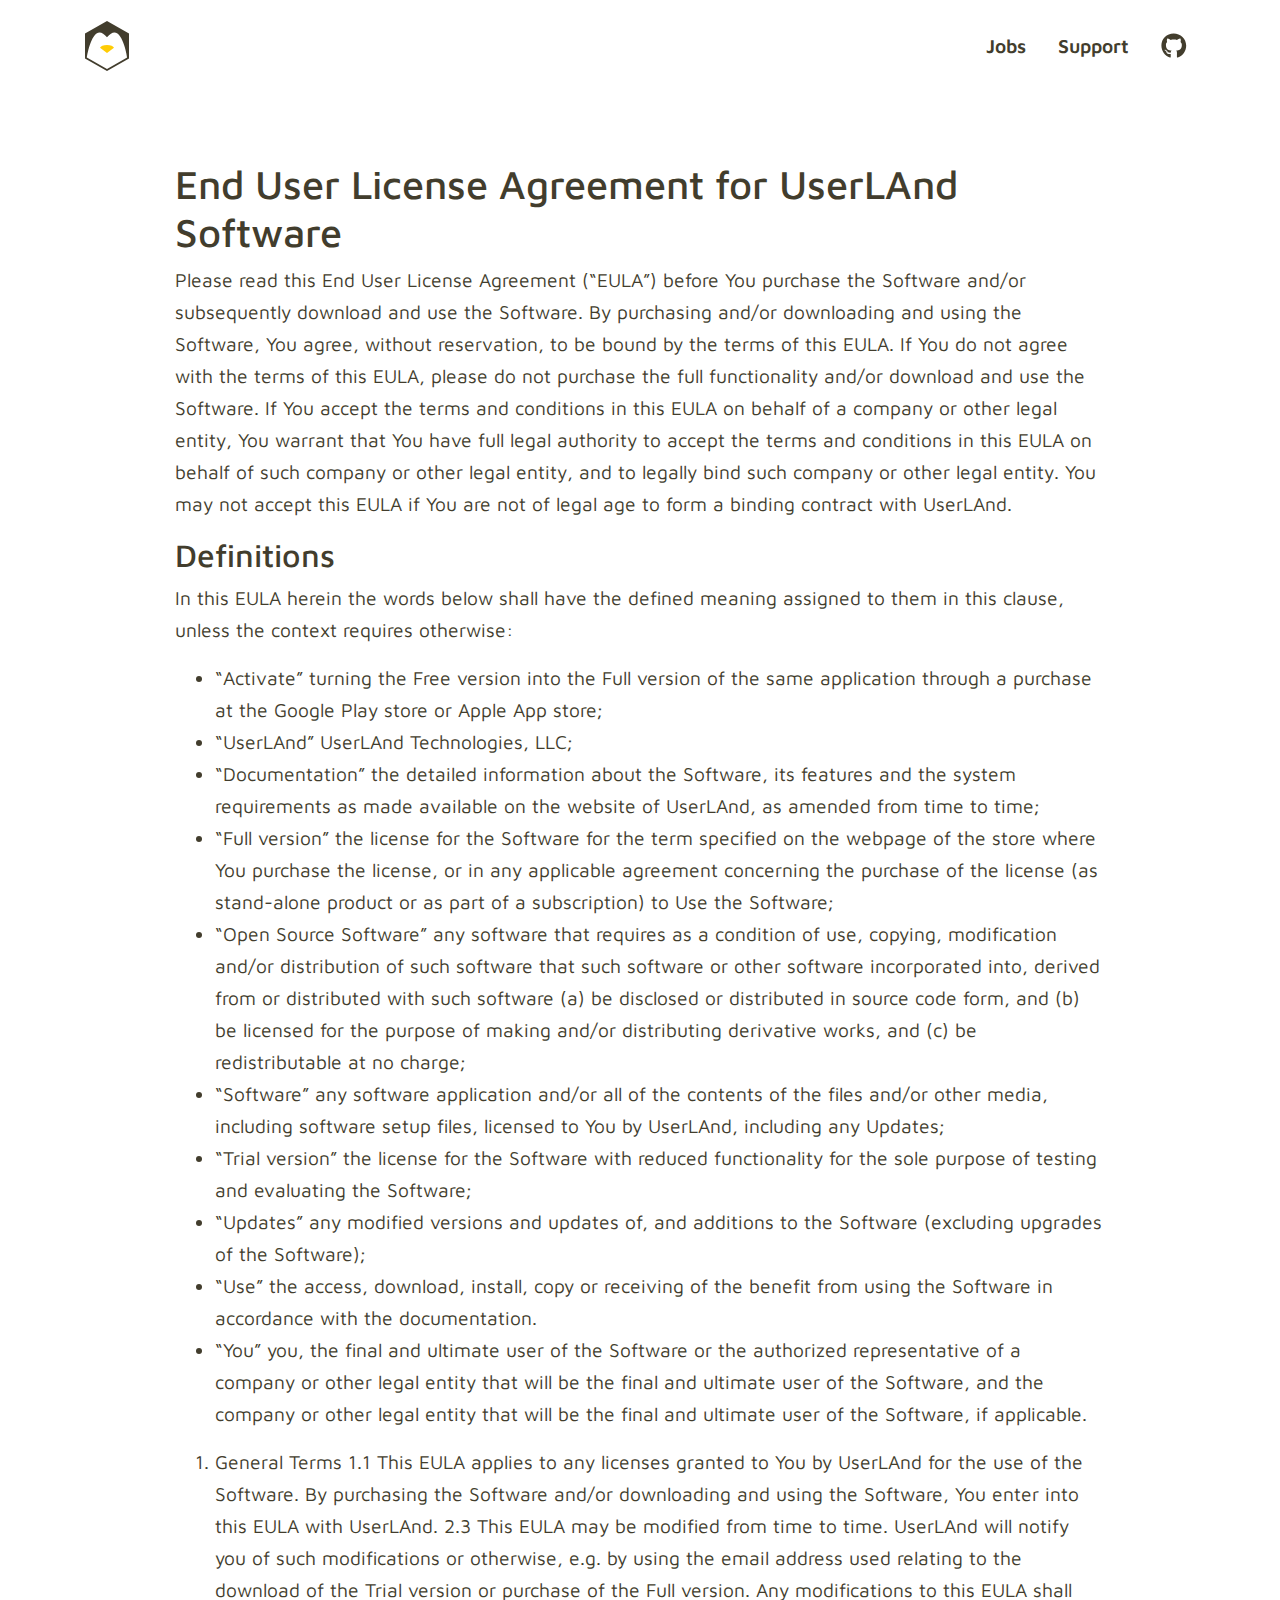
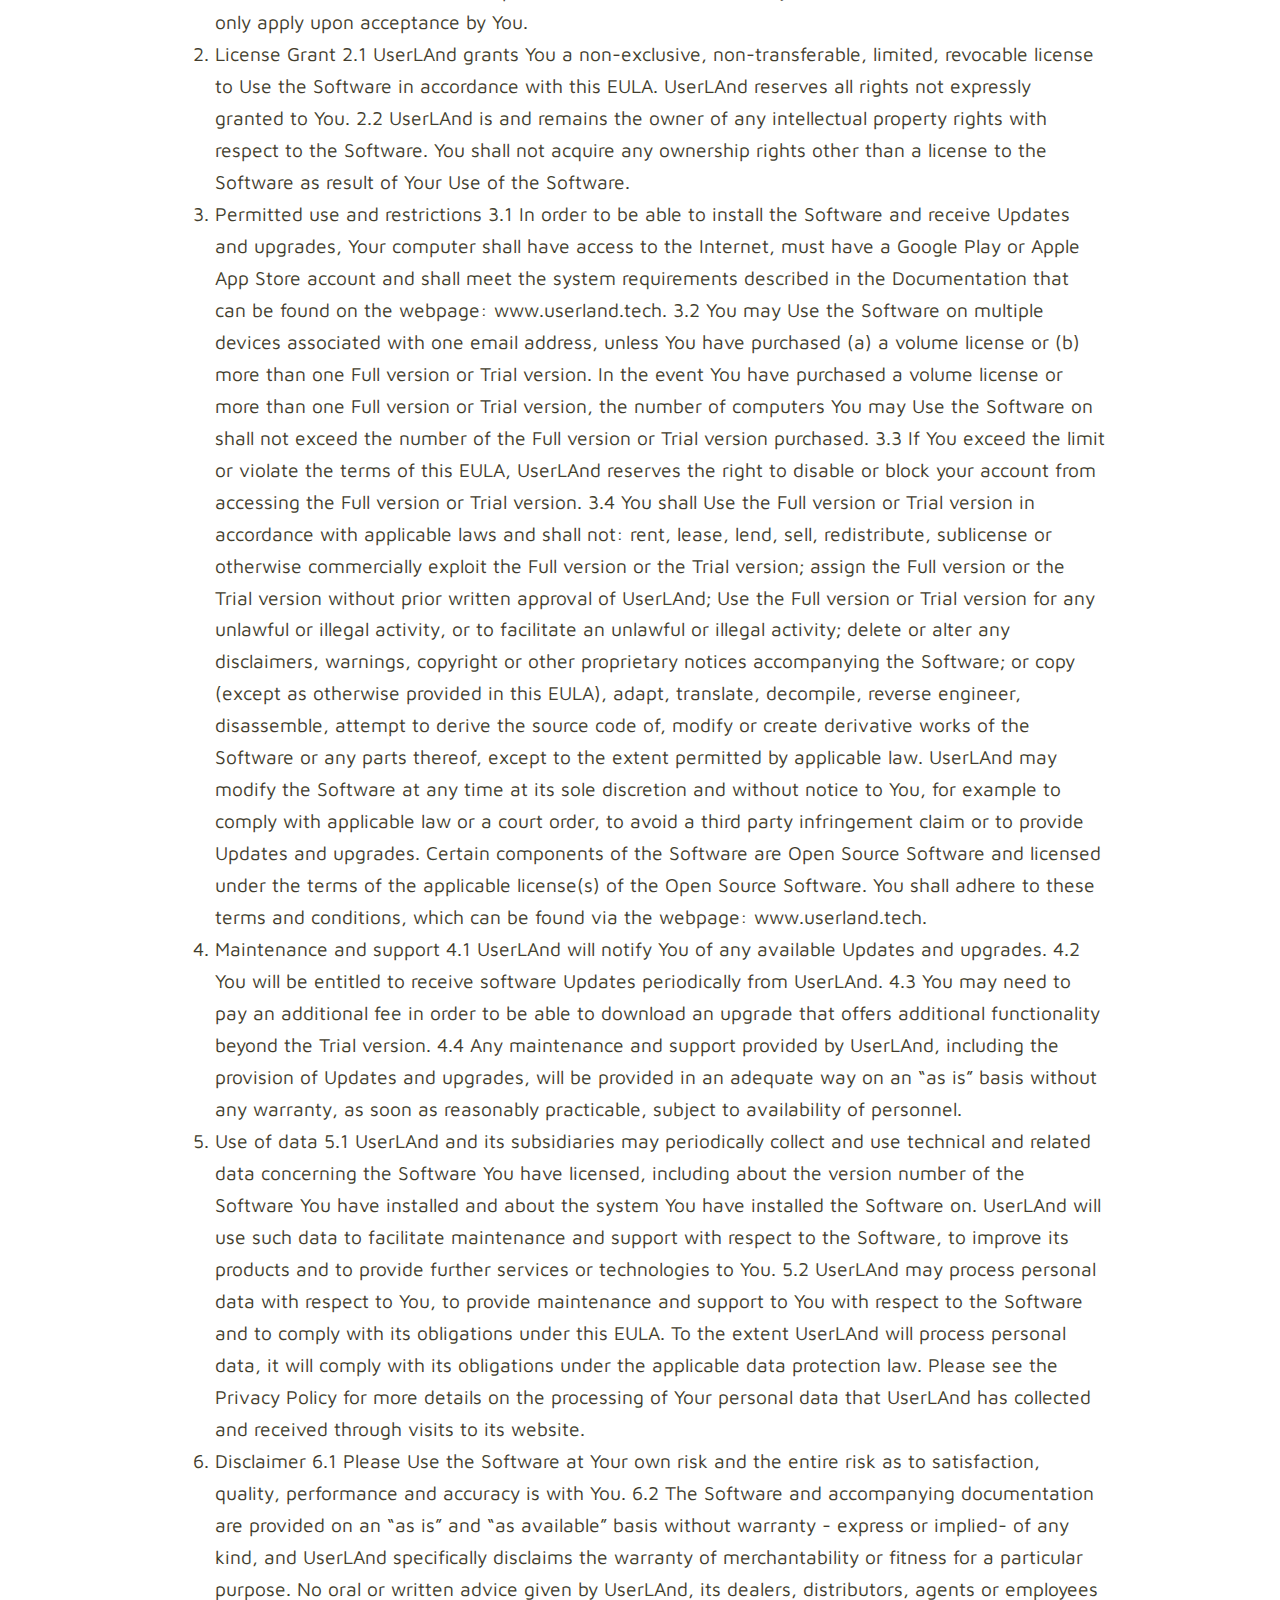
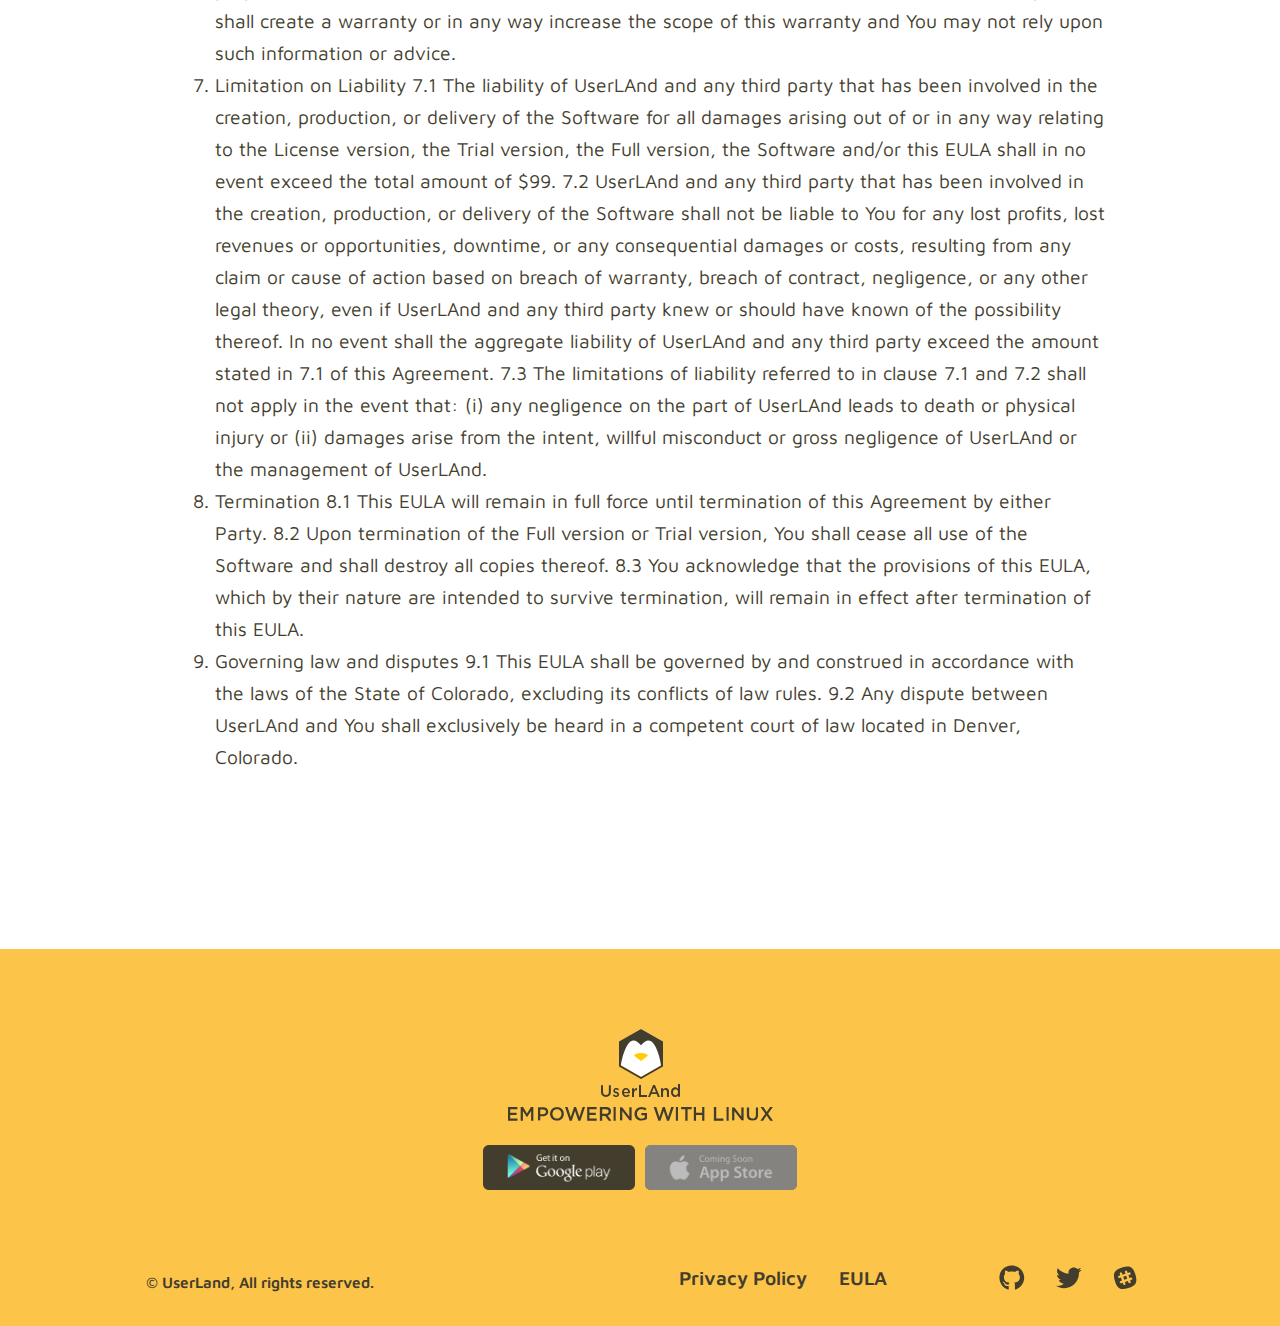
==== commit 447c3c1c: "Updates" ====
--- a/eula/index.html
+++ b/eula/index.html
@@ -1 +1 @@
-<!DOCTYPE html><html lang="en"><head><meta charset="utf-8"><style type="text/css">svg:not(:root).svg-inline--fa{overflow:visible}.svg-inline--fa{display:inline-block;font-size:inherit;height:1em;overflow:visible;vertical-align:-.125em}.svg-inline--fa.fa-lg{vertical-align:-.225em}.svg-inline--fa.fa-w-1{width:.0625em}.svg-inline--fa.fa-w-2{width:.125em}.svg-inline--fa.fa-w-3{width:.1875em}.svg-inline--fa.fa-w-4{width:.25em}.svg-inline--fa.fa-w-5{width:.3125em}.svg-inline--fa.fa-w-6{width:.375em}.svg-inline--fa.fa-w-7{width:.4375em}.svg-inline--fa.fa-w-8{width:.5em}.svg-inline--fa.fa-w-9{width:.5625em}.svg-inline--fa.fa-w-10{width:.625em}.svg-inline--fa.fa-w-11{width:.6875em}.svg-inline--fa.fa-w-12{width:.75em}.svg-inline--fa.fa-w-13{width:.8125em}.svg-inline--fa.fa-w-14{width:.875em}.svg-inline--fa.fa-w-15{width:.9375em}.svg-inline--fa.fa-w-16{width:1em}.svg-inline--fa.fa-w-17{width:1.0625em}.svg-inline--fa.fa-w-18{width:1.125em}.svg-inline--fa.fa-w-19{width:1.1875em}.svg-inline--fa.fa-w-20{width:1.25em}.svg-inline--fa.fa-pull-left{margin-right:.3em;width:auto}.svg-inline--fa.fa-pull-right{margin-left:.3em;width:auto}.svg-inline--fa.fa-border{height:1.5em}.svg-inline--fa.fa-li{width:2em}.svg-inline--fa.fa-fw{width:1.25em}.fa-layers svg.svg-inline--fa{bottom:0;left:0;margin:auto;position:absolute;right:0;top:0}.fa-layers{display:inline-block;height:1em;position:relative;text-align:center;vertical-align:-.125em;width:1em}.fa-layers svg.svg-inline--fa{-webkit-transform-origin:center center;transform-origin:center center}.fa-layers-counter,.fa-layers-text{display:inline-block;position:absolute;text-align:center}.fa-layers-text{left:50%;top:50%;-webkit-transform:translate(-50%,-50%);transform:translate(-50%,-50%);-webkit-transform-origin:center center;transform-origin:center center}.fa-layers-counter{background-color:#ff253a;border-radius:1em;-webkit-box-sizing:border-box;box-sizing:border-box;color:#fff;height:1.5em;line-height:1;max-width:5em;min-width:1.5em;overflow:hidden;padding:.25em;right:0;text-overflow:ellipsis;top:0;-webkit-transform:scale(.25);transform:scale(.25);-webkit-transform-origin:top right;transform-origin:top right}.fa-layers-bottom-right{bottom:0;right:0;top:auto;-webkit-transform:scale(.25);transform:scale(.25);-webkit-transform-origin:bottom right;transform-origin:bottom right}.fa-layers-bottom-left{bottom:0;left:0;right:auto;top:auto;-webkit-transform:scale(.25);transform:scale(.25);-webkit-transform-origin:bottom left;transform-origin:bottom left}.fa-layers-top-right{right:0;top:0;-webkit-transform:scale(.25);transform:scale(.25);-webkit-transform-origin:top right;transform-origin:top right}.fa-layers-top-left{left:0;right:auto;top:0;-webkit-transform:scale(.25);transform:scale(.25);-webkit-transform-origin:top left;transform-origin:top left}.fa-lg{font-size:1.33333em;line-height:.75em;vertical-align:-.0667em}.fa-xs{font-size:.75em}.fa-sm{font-size:.875em}.fa-1x{font-size:1em}.fa-2x{font-size:2em}.fa-3x{font-size:3em}.fa-4x{font-size:4em}.fa-5x{font-size:5em}.fa-6x{font-size:6em}.fa-7x{font-size:7em}.fa-8x{font-size:8em}.fa-9x{font-size:9em}.fa-10x{font-size:10em}.fa-fw{text-align:center;width:1.25em}.fa-ul{list-style-type:none;margin-left:2.5em;padding-left:0}.fa-ul>li{position:relative}.fa-li{left:-2em;position:absolute;text-align:center;width:2em;line-height:inherit}.fa-border{border:solid .08em #eee;border-radius:.1em;padding:.2em .25em .15em}.fa-pull-left{float:left}.fa-pull-right{float:right}.fa.fa-pull-left,.fab.fa-pull-left,.fal.fa-pull-left,.far.fa-pull-left,.fas.fa-pull-left{margin-right:.3em}.fa.fa-pull-right,.fab.fa-pull-right,.fal.fa-pull-right,.far.fa-pull-right,.fas.fa-pull-right{margin-left:.3em}.fa-spin{-webkit-animation:fa-spin 2s infinite linear;animation:fa-spin 2s infinite linear}.fa-pulse{-webkit-animation:fa-spin 1s infinite steps(8);animation:fa-spin 1s infinite steps(8)}@-webkit-keyframes fa-spin{0%{-webkit-transform:rotate(0);transform:rotate(0)}100%{-webkit-transform:rotate(360deg);transform:rotate(360deg)}}@keyframes fa-spin{0%{-webkit-transform:rotate(0);transform:rotate(0)}100%{-webkit-transform:rotate(360deg);transform:rotate(360deg)}}.fa-rotate-90{-webkit-transform:rotate(90deg);transform:rotate(90deg)}.fa-rotate-180{-webkit-transform:rotate(180deg);transform:rotate(180deg)}.fa-rotate-270{-webkit-transform:rotate(270deg);transform:rotate(270deg)}.fa-flip-horizontal{-webkit-transform:scale(-1,1);transform:scale(-1,1)}.fa-flip-vertical{-webkit-transform:scale(1,-1);transform:scale(1,-1)}.fa-flip-horizontal.fa-flip-vertical{-webkit-transform:scale(-1,-1);transform:scale(-1,-1)}:root .fa-flip-horizontal,:root .fa-flip-vertical,:root .fa-rotate-180,:root .fa-rotate-270,:root .fa-rotate-90{-webkit-filter:none;filter:none}.fa-stack{display:inline-block;height:2em;position:relative;width:2em}.fa-stack-1x,.fa-stack-2x{bottom:0;left:0;margin:auto;position:absolute;right:0;top:0}.svg-inline--fa.fa-stack-1x{height:1em;width:1em}.svg-inline--fa.fa-stack-2x{height:2em;width:2em}.fa-inverse{color:#fff}.sr-only{border:0;clip:rect(0,0,0,0);height:1px;margin:-1px;overflow:hidden;padding:0;position:absolute;width:1px}.sr-only-focusable:active,.sr-only-focusable:focus{clip:auto;height:auto;margin:0;overflow:visible;position:static;width:auto}</style><link href="/favicon.ico" rel="shortcut icon"><meta content="width=device-width,initial-scale=1,shrink-to-fit=no" name="viewport"><meta content="#000000" name="theme-color"><title>UserLAnd - Use Linux Anywhere</title><link href="/static/css/1.4886c6e9.chunk.css" rel="stylesheet"><link href="/static/css/main.dd0dc297.chunk.css" rel="stylesheet"><link href="https://fonts.googleapis.com" rel="preconnect"><link href="http://userland.tech/" rel="canonical" data-react-helmet="true"><meta content="Get the full power of Linux on your Android. The easiest way to run a Linux distribution or application on Android. Download Now!" data-react-helmet="true" name="description"><meta content="UserLAnd - Use Linux Anywhere" data-react-helmet="true" property="og:title"><meta content="Get the full power of Linux on your Android. The easiest way to run a Linux distribution or application on Android. Download Now!" data-react-helmet="true" property="og:description"><meta content="website" data-react-helmet="true" property="og:type"><meta content="https://res.cloudinary.com/dmv3djaoq/image/upload/v1540821843/UserLand_Logo_RGB_Yellow_ysuigp.jpg" data-react-helmet="true" property="og:image"><meta content="http://userland.tech/" data-react-helmet="true" property="og:url"><meta content="summary_large_image" data-react-helmet="true" name="twitter:card"><meta content="@userlandtech" data-react-helmet="true" name="twitter:site"><meta content="@CorbinChampion" data-react-helmet="true" name="twitter:creator"><meta content="UserLAnd - Use Linux Anywhere" data-react-helmet="true" name="twitter:title"><meta content="Get the full power of Linux on your Android. The easiest way to run a Linux distribution or application on Android. Download Now!" data-react-helmet="true" name="twitter:description"><meta content="https://res.cloudinary.com/dmv3djaoq/image/upload/v1540821843/UserLand_Logo_RGB_Yellow_ysuigp.jpg" data-react-helmet="true" name="twitter:image"><link href="https://fonts.gstatic.com" rel="preconnect"><link href="/static/js/main.b19e0923.chunk.js" rel="preload" as="script"><link href="/static/js/1.7496300f.chunk.js" rel="preload" as="script"></head><body><noscript>You need to enable JavaScript to run this app.</noscript><div id="root"><div class="App"><div><nav class="navbar navbar-expand-lg pt-3 position-absolute w-100"><div class="container"><a class="navbar-brand" href="/" aria-label="home" title="Go to Home Page"><svg xmlns="http://www.w3.org/2000/svg" height="50" width="44"><g fill="none" fill-rule="evenodd"><path d="M22.1750294.00046655L1.35005871 11.9439706v23.8871278L22.1750294 47.7747222 43 35.8310984V11.9439706z" fill="#FFF"></path><path d="M22 47.90788L1.84101964 36.45394S7.61810896-1.79498302 22 16.3229741C36.381891-1.79498302 42.1589804 36.45394 42.1589804 36.45394L22 47.90788zM22 0L0 12.4999373v25L22 50l22-12.5000627v-25L22 0z" fill="#423D2D"></path><path d="M28.9823818 26.7176932C28.4931284 25.1811671 25.5540587 24 22 24c-3.5541855 0-6.4931284 1.1811671-6.9823818 2.7176932H15l.0144495.0108364L22 32l6.9855505-5.2714704L29 26.7176932h-.0176182" fill="#FFCC05"></path></g></svg></a><ul class="flex-row navbar-nav ml-auto"><li class="nav-item mr-3"><a class="nav-link" href="/jobs">Jobs</a></li><li class="nav-item mr-3"><a class="nav-link" href="https://github.com/CypherpunkArmory/UserLAnd/issues">Support</a></li><li class="nav-item"><a class="nav-link" href="https://github.com/CypherpunkArmory/UserLAnd" aria-label="twitter"><svg xmlns="http://www.w3.org/2000/svg" aria-hidden="true" class="svg-inline--fa fa-github fa-w-16 fa-lg" data-icon="github" data-prefix="fab" role="img" viewBox="0 0 496 512"><path d="M165.9 397.4c0 2-2.3 3.6-5.2 3.6-3.3.3-5.6-1.3-5.6-3.6 0-2 2.3-3.6 5.2-3.6 3-.3 5.6 1.3 5.6 3.6zm-31.1-4.5c-.7 2 1.3 4.3 4.3 4.9 2.6 1 5.6 0 6.2-2s-1.3-4.3-4.3-5.2c-2.6-.7-5.5.3-6.2 2.3zm44.2-1.7c-2.9.7-4.9 2.6-4.6 4.9.3 2 2.9 3.3 5.9 2.6 2.9-.7 4.9-2.6 4.6-4.6-.3-1.9-3-3.2-5.9-2.9zM244.8 8C106.1 8 0 113.3 0 252c0 110.9 69.8 205.8 169.5 239.2 12.8 2.3 17.3-5.6 17.3-12.1 0-6.2-.3-40.4-.3-61.4 0 0-70 15-84.7-29.8 0 0-11.4-29.1-27.8-36.6 0 0-22.9-15.7 1.6-15.4 0 0 24.9 2 38.6 25.8 21.9 38.6 58.6 27.5 72.9 20.9 2.3-16 8.8-27.1 16-33.7-55.9-6.2-112.3-14.3-112.3-110.5 0-27.5 7.6-41.3 23.6-58.9-2.6-6.5-11.1-33.3 2.6-67.9 20.9-6.5 69 27 69 27 20-5.6 41.5-8.5 62.8-8.5s42.8 2.9 62.8 8.5c0 0 48.1-33.6 69-27 13.7 34.7 5.2 61.4 2.6 67.9 16 17.7 25.8 31.5 25.8 58.9 0 96.5-58.9 104.2-114.8 110.5 9.2 7.9 17 22.9 17 46.4 0 33.7-.3 75.4-.3 83.6 0 6.5 4.6 14.4 17.3 12.1C428.2 457.8 496 362.9 496 252 496 113.3 383.5 8 244.8 8zM97.2 352.9c-1.3 1-1 3.3.7 5.2 1.6 1.6 3.9 2.3 5.2 1 1.3-1 1-3.3-.7-5.2-1.6-1.6-3.9-2.3-5.2-1zm-10.8-8.1c-.7 1.3.3 2.9 2.3 3.9 1.6 1 3.6.7 4.3-.7.7-1.3-.3-2.9-2.3-3.9-2-.6-3.6-.3-4.3.7zm32.4 35.6c-1.6 1.3-1 4.3 1.3 6.2 2.3 2.3 5.2 2.6 6.5 1 1.3-1.3.7-4.3-1.3-6.2-2.2-2.3-5.2-2.6-6.5-1zm-11.4-14.7c-1.6 1-1.6 3.6 0 5.9 1.6 2.3 4.3 3.3 5.6 2.3 1.6-1.3 1.6-3.9 0-6.2-1.4-2.3-4-3.3-5.6-2z" fill="currentColor"></path></svg></a></li></ul></div></nav><div class="default-page"><div class="container"><h1>MIT License</h1><p>##Copyright (c) 2018 CypherpunkArmory</p><p>Permission is hereby granted, free of charge, to any person obtaining a copy of this software and associated documentation files (the "Software"), to deal in the Software without restriction, including without limitation the rights to use, copy, modify, merge, publish, distribute, sublicense, and/or sell copies of the Software, and to permit persons to whom the Software is furnished to do so, subject to the following conditions:</p><p>The above copyright notice and this permission notice shall be included in all copies or substantial portions of the Software.</p><p>THE SOFTWARE IS PROVIDED "AS IS", WITHOUT WARRANTY OF ANY KIND, EXPRESS OR IMPLIED, INCLUDING BUT NOT LIMITED TO THE WARRANTIES OF MERCHANTABILITY, FITNESS FOR A PARTICULAR PURPOSE AND NONINFRINGEMENT. IN NO EVENT SHALL THE AUTHORS OR COPYRIGHT HOLDERS BE LIABLE FOR ANY CLAIM, DAMAGES OR OTHER LIABILITY, WHETHER IN AN ACTION OF CONTRACT, TORT OR OTHERWISE, ARISING FROM, OUT OF OR IN CONNECTION WITH THE SOFTWARE OR THE USE OR OTHER DEALINGS IN THE SOFTWARE.</p></div></div><footer class="footer"><div class="container"><div class="row"><div class="footer__logo col-12"><img alt="UserLAnd Logo" class="img-fluid" src="/static/media/LogoHeader.a5a83f1d.svg"></div><div class="footer__cta col-12"><a class="btn-google" href="https://play.google.com/store/apps/details?id=tech.ula&hl=en" aria-label="google play download" title="Download UserLAnd" role="button"><img alt="Google Play" class="img-fluid" src="[data-uri]"></a><span aria-label="apple store coming soon" class="btn-apple" role="presentation"><img alt="App Store" class="img-fluid" src="[data-uri]"></span></div><nav class="footer__nav navbar col-12 offset-lg-2 col-lg-3 order-md-2"><ul class="flex-row navbar-nav"><li class="nav-item"><a class="nav-link" href="/policy">privacy policy</a></li><li class="nav-item"><a class="nav-link" href="/eula">EULA</a></li><li class="nav-item"><a class="nav-link" href="/team">Team</a></li></ul></nav><nav class="footer__nav navbar col-12 col-lg-3 order-md-3"><ul class="flex-row navbar-nav"><li class="nav-item"><a class="nav-link" href="https://github.com/CypherpunkArmory/UserLAnd" aria-label="github"><svg xmlns="http://www.w3.org/2000/svg" aria-hidden="true" class="svg-inline--fa fa-github fa-w-16 fa-lg" data-icon="github" data-prefix="fab" role="img" viewBox="0 0 496 512"><path d="M165.9 397.4c0 2-2.3 3.6-5.2 3.6-3.3.3-5.6-1.3-5.6-3.6 0-2 2.3-3.6 5.2-3.6 3-.3 5.6 1.3 5.6 3.6zm-31.1-4.5c-.7 2 1.3 4.3 4.3 4.9 2.6 1 5.6 0 6.2-2s-1.3-4.3-4.3-5.2c-2.6-.7-5.5.3-6.2 2.3zm44.2-1.7c-2.9.7-4.9 2.6-4.6 4.9.3 2 2.9 3.3 5.9 2.6 2.9-.7 4.9-2.6 4.6-4.6-.3-1.9-3-3.2-5.9-2.9zM244.8 8C106.1 8 0 113.3 0 252c0 110.9 69.8 205.8 169.5 239.2 12.8 2.3 17.3-5.6 17.3-12.1 0-6.2-.3-40.4-.3-61.4 0 0-70 15-84.7-29.8 0 0-11.4-29.1-27.8-36.6 0 0-22.9-15.7 1.6-15.4 0 0 24.9 2 38.6 25.8 21.9 38.6 58.6 27.5 72.9 20.9 2.3-16 8.8-27.1 16-33.7-55.9-6.2-112.3-14.3-112.3-110.5 0-27.5 7.6-41.3 23.6-58.9-2.6-6.5-11.1-33.3 2.6-67.9 20.9-6.5 69 27 69 27 20-5.6 41.5-8.5 62.8-8.5s42.8 2.9 62.8 8.5c0 0 48.1-33.6 69-27 13.7 34.7 5.2 61.4 2.6 67.9 16 17.7 25.8 31.5 25.8 58.9 0 96.5-58.9 104.2-114.8 110.5 9.2 7.9 17 22.9 17 46.4 0 33.7-.3 75.4-.3 83.6 0 6.5 4.6 14.4 17.3 12.1C428.2 457.8 496 362.9 496 252 496 113.3 383.5 8 244.8 8zM97.2 352.9c-1.3 1-1 3.3.7 5.2 1.6 1.6 3.9 2.3 5.2 1 1.3-1 1-3.3-.7-5.2-1.6-1.6-3.9-2.3-5.2-1zm-10.8-8.1c-.7 1.3.3 2.9 2.3 3.9 1.6 1 3.6.7 4.3-.7.7-1.3-.3-2.9-2.3-3.9-2-.6-3.6-.3-4.3.7zm32.4 35.6c-1.6 1.3-1 4.3 1.3 6.2 2.3 2.3 5.2 2.6 6.5 1 1.3-1.3.7-4.3-1.3-6.2-2.2-2.3-5.2-2.6-6.5-1zm-11.4-14.7c-1.6 1-1.6 3.6 0 5.9 1.6 2.3 4.3 3.3 5.6 2.3 1.6-1.3 1.6-3.9 0-6.2-1.4-2.3-4-3.3-5.6-2z" fill="currentColor"></path></svg></a></li><li class="nav-item"><a class="nav-link" href="https://twitter.com/userlandtech" aria-label="twitter"><svg xmlns="http://www.w3.org/2000/svg" aria-hidden="true" class="svg-inline--fa fa-twitter fa-w-16 fa-lg" data-icon="twitter" data-prefix="fab" role="img" viewBox="0 0 512 512"><path d="M459.37 151.716c.325 4.548.325 9.097.325 13.645 0 138.72-105.583 298.558-298.558 298.558-59.452 0-114.68-17.219-161.137-47.106 8.447.974 16.568 1.299 25.34 1.299 49.055 0 94.213-16.568 130.274-44.832-46.132-.975-84.792-31.188-98.112-72.772 6.498.974 12.995 1.624 19.818 1.624 9.421 0 18.843-1.3 27.614-3.573-48.081-9.747-84.143-51.98-84.143-102.985v-1.299c13.969 7.797 30.214 12.67 47.431 13.319-28.264-18.843-46.781-51.005-46.781-87.391 0-19.492 5.197-37.36 14.294-52.954 51.655 63.675 129.3 105.258 216.365 109.807-1.624-7.797-2.599-15.918-2.599-24.04 0-57.828 46.782-104.934 104.934-104.934 30.213 0 57.502 12.67 76.67 33.137 23.715-4.548 46.456-13.32 66.599-25.34-7.798 24.366-24.366 44.833-46.132 57.827 21.117-2.273 41.584-8.122 60.426-16.243-14.292 20.791-32.161 39.308-52.628 54.253z" fill="currentColor"></path></svg></a></li><li class="nav-item"><a class="nav-link" href="https://communityinviter.com/apps/userlandtech/userland" aria-label="slack"><svg xmlns="http://www.w3.org/2000/svg" aria-hidden="true" class="svg-inline--fa fa-slack fa-w-14 fa-lg" data-icon="slack" data-prefix="fab" role="img" viewBox="0 0 448 512"><path d="M244.2 217.5l19.3 57.7-59.8 20-19.3-57.7 59.8-20zm41.4 243.7C131.6 507.4 65 471.6 18.8 317.6S8.4 97 162.4 50.8C316.4 4.6 383 40.4 429.2 194.4c46.2 154 10.4 220.6-143.6 266.8zM366.2 265c-3.9-12.2-17.2-18.6-29.4-14.7l-29 9.7-19.3-57.7 29-9.7c12.2-3.9 18.6-17.2 14.7-29.4-3.9-12.2-17.2-18.6-29.4-14.7l-29 9.7-10-30.1c-3.9-12.2-17.2-18.6-29.4-14.7-12.2 3.9-18.6 17.2-14.7 29.4l10 30.1-59.8 20.1-10-30.1c-3.9-12.2-17.2-18.6-29.4-14.7-12.2 3.9-18.6 17.2-14.7 29.4l10 30.1-29 9.7c-12.2 3.9-18.6 17.2-14.7 29.4 3.2 9.3 12.2 15.4 21.5 15.8 4.3.6 7.7-1 36.9-10.7l19.3 57.7-29 9.7c-12.2 3.9-18.6 17.2-14.7 29.4 3.2 9.3 12.2 15.4 21.5 15.8 4.3.6 7.7-1 36.9-10.7l10 30.1c3.7 10.8 15.8 18.6 29.4 14.7 12.2-3.9 18.6-17.2 14.7-29.4l-10-30.1 59.8-20.1 10 30.1c3.7 10.8 15.8 18.6 29.4 14.7 12.2-3.9 18.6-17.2 14.7-29.4l-10-30.1 29-9.7c12.2-4.2 18.6-17.5 14.7-29.6z" fill="currentColor"></path></svg></a></li></ul></nav><small class="footer__copy col-12 col-lg-4 order-md-1">© UserLand, All rights reserved.</small></div></div></footer></div></div></div><script>!function(l){function e(e){for(var r,t,n=e[0],o=e[1],u=e[2],f=0,i=[];f<n.length;f++)t=n[f],p[t]&&i.push(p[t][0]),p[t]=0;for(r in o)Object.prototype.hasOwnProperty.call(o,r)&&(l[r]=o[r]);for(s&&s(e);i.length;)i.shift()();return c.push.apply(c,u||[]),a()}function a(){for(var e,r=0;r<c.length;r++){for(var t=c[r],n=!0,o=1;o<t.length;o++){var u=t[o];0!==p[u]&&(n=!1)}n&&(c.splice(r--,1),e=f(f.s=t[0]))}return e}var t={},p={2:0},c=[];function f(e){if(t[e])return t[e].exports;var r=t[e]={i:e,l:!1,exports:{}};return l[e].call(r.exports,r,r.exports,f),r.l=!0,r.exports}f.m=l,f.c=t,f.d=function(e,r,t){f.o(e,r)||Object.defineProperty(e,r,{enumerable:!0,get:t})},f.r=function(e){"undefined"!=typeof Symbol&&Symbol.toStringTag&&Object.defineProperty(e,Symbol.toStringTag,{value:"Module"}),Object.defineProperty(e,"__esModule",{value:!0})},f.t=function(r,e){if(1&e&&(r=f(r)),8&e)return r;if(4&e&&"object"==typeof r&&r&&r.__esModule)return r;var t=Object.create(null);if(f.r(t),Object.defineProperty(t,"default",{enumerable:!0,value:r}),2&e&&"string"!=typeof r)for(var n in r)f.d(t,n,function(e){return r[e]}.bind(null,n));return t},f.n=function(e){var r=e&&e.__esModule?function(){return e.default}:function(){return e};return f.d(r,"a",r),r},f.o=function(e,r){return Object.prototype.hasOwnProperty.call(e,r)},f.p="/";var r=window.webpackJsonp=window.webpackJsonp||[],n=r.push.bind(r);r.push=e,r=r.slice();for(var o=0;o<r.length;o++)e(r[o]);var s=n;a()}([])</script><script src="/static/js/main.b19e0923.chunk.js"></script></body></html>+<!DOCTYPE html><html lang="en"><head><meta charset="utf-8"><style type="text/css">svg:not(:root).svg-inline--fa{overflow:visible}.svg-inline--fa{display:inline-block;font-size:inherit;height:1em;overflow:visible;vertical-align:-.125em}.svg-inline--fa.fa-lg{vertical-align:-.225em}.svg-inline--fa.fa-w-1{width:.0625em}.svg-inline--fa.fa-w-2{width:.125em}.svg-inline--fa.fa-w-3{width:.1875em}.svg-inline--fa.fa-w-4{width:.25em}.svg-inline--fa.fa-w-5{width:.3125em}.svg-inline--fa.fa-w-6{width:.375em}.svg-inline--fa.fa-w-7{width:.4375em}.svg-inline--fa.fa-w-8{width:.5em}.svg-inline--fa.fa-w-9{width:.5625em}.svg-inline--fa.fa-w-10{width:.625em}.svg-inline--fa.fa-w-11{width:.6875em}.svg-inline--fa.fa-w-12{width:.75em}.svg-inline--fa.fa-w-13{width:.8125em}.svg-inline--fa.fa-w-14{width:.875em}.svg-inline--fa.fa-w-15{width:.9375em}.svg-inline--fa.fa-w-16{width:1em}.svg-inline--fa.fa-w-17{width:1.0625em}.svg-inline--fa.fa-w-18{width:1.125em}.svg-inline--fa.fa-w-19{width:1.1875em}.svg-inline--fa.fa-w-20{width:1.25em}.svg-inline--fa.fa-pull-left{margin-right:.3em;width:auto}.svg-inline--fa.fa-pull-right{margin-left:.3em;width:auto}.svg-inline--fa.fa-border{height:1.5em}.svg-inline--fa.fa-li{width:2em}.svg-inline--fa.fa-fw{width:1.25em}.fa-layers svg.svg-inline--fa{bottom:0;left:0;margin:auto;position:absolute;right:0;top:0}.fa-layers{display:inline-block;height:1em;position:relative;text-align:center;vertical-align:-.125em;width:1em}.fa-layers svg.svg-inline--fa{-webkit-transform-origin:center center;transform-origin:center center}.fa-layers-counter,.fa-layers-text{display:inline-block;position:absolute;text-align:center}.fa-layers-text{left:50%;top:50%;-webkit-transform:translate(-50%,-50%);transform:translate(-50%,-50%);-webkit-transform-origin:center center;transform-origin:center center}.fa-layers-counter{background-color:#ff253a;border-radius:1em;-webkit-box-sizing:border-box;box-sizing:border-box;color:#fff;height:1.5em;line-height:1;max-width:5em;min-width:1.5em;overflow:hidden;padding:.25em;right:0;text-overflow:ellipsis;top:0;-webkit-transform:scale(.25);transform:scale(.25);-webkit-transform-origin:top right;transform-origin:top right}.fa-layers-bottom-right{bottom:0;right:0;top:auto;-webkit-transform:scale(.25);transform:scale(.25);-webkit-transform-origin:bottom right;transform-origin:bottom right}.fa-layers-bottom-left{bottom:0;left:0;right:auto;top:auto;-webkit-transform:scale(.25);transform:scale(.25);-webkit-transform-origin:bottom left;transform-origin:bottom left}.fa-layers-top-right{right:0;top:0;-webkit-transform:scale(.25);transform:scale(.25);-webkit-transform-origin:top right;transform-origin:top right}.fa-layers-top-left{left:0;right:auto;top:0;-webkit-transform:scale(.25);transform:scale(.25);-webkit-transform-origin:top left;transform-origin:top left}.fa-lg{font-size:1.33333em;line-height:.75em;vertical-align:-.0667em}.fa-xs{font-size:.75em}.fa-sm{font-size:.875em}.fa-1x{font-size:1em}.fa-2x{font-size:2em}.fa-3x{font-size:3em}.fa-4x{font-size:4em}.fa-5x{font-size:5em}.fa-6x{font-size:6em}.fa-7x{font-size:7em}.fa-8x{font-size:8em}.fa-9x{font-size:9em}.fa-10x{font-size:10em}.fa-fw{text-align:center;width:1.25em}.fa-ul{list-style-type:none;margin-left:2.5em;padding-left:0}.fa-ul>li{position:relative}.fa-li{left:-2em;position:absolute;text-align:center;width:2em;line-height:inherit}.fa-border{border:solid .08em #eee;border-radius:.1em;padding:.2em .25em .15em}.fa-pull-left{float:left}.fa-pull-right{float:right}.fa.fa-pull-left,.fab.fa-pull-left,.fal.fa-pull-left,.far.fa-pull-left,.fas.fa-pull-left{margin-right:.3em}.fa.fa-pull-right,.fab.fa-pull-right,.fal.fa-pull-right,.far.fa-pull-right,.fas.fa-pull-right{margin-left:.3em}.fa-spin{-webkit-animation:fa-spin 2s infinite linear;animation:fa-spin 2s infinite linear}.fa-pulse{-webkit-animation:fa-spin 1s infinite steps(8);animation:fa-spin 1s infinite steps(8)}@-webkit-keyframes fa-spin{0%{-webkit-transform:rotate(0);transform:rotate(0)}100%{-webkit-transform:rotate(360deg);transform:rotate(360deg)}}@keyframes fa-spin{0%{-webkit-transform:rotate(0);transform:rotate(0)}100%{-webkit-transform:rotate(360deg);transform:rotate(360deg)}}.fa-rotate-90{-webkit-transform:rotate(90deg);transform:rotate(90deg)}.fa-rotate-180{-webkit-transform:rotate(180deg);transform:rotate(180deg)}.fa-rotate-270{-webkit-transform:rotate(270deg);transform:rotate(270deg)}.fa-flip-horizontal{-webkit-transform:scale(-1,1);transform:scale(-1,1)}.fa-flip-vertical{-webkit-transform:scale(1,-1);transform:scale(1,-1)}.fa-flip-horizontal.fa-flip-vertical{-webkit-transform:scale(-1,-1);transform:scale(-1,-1)}:root .fa-flip-horizontal,:root .fa-flip-vertical,:root .fa-rotate-180,:root .fa-rotate-270,:root .fa-rotate-90{-webkit-filter:none;filter:none}.fa-stack{display:inline-block;height:2em;position:relative;width:2em}.fa-stack-1x,.fa-stack-2x{bottom:0;left:0;margin:auto;position:absolute;right:0;top:0}.svg-inline--fa.fa-stack-1x{height:1em;width:1em}.svg-inline--fa.fa-stack-2x{height:2em;width:2em}.fa-inverse{color:#fff}.sr-only{border:0;clip:rect(0,0,0,0);height:1px;margin:-1px;overflow:hidden;padding:0;position:absolute;width:1px}.sr-only-focusable:active,.sr-only-focusable:focus{clip:auto;height:auto;margin:0;overflow:visible;position:static;width:auto}</style><link href="/favicon.ico" rel="shortcut icon"><meta content="width=device-width,initial-scale=1,shrink-to-fit=no" name="viewport"><meta content="#000000" name="theme-color"><title>UserLAnd - Use Linux Anywhere</title><link href="/static/css/1.fba8578c.chunk.css" rel="stylesheet"><link href="/static/css/main.f45a3def.chunk.css" rel="stylesheet"><link href="https://fonts.googleapis.com" rel="preconnect"><link href="http://userland.tech/" rel="canonical" data-react-helmet="true"><meta content="Get the full power of Linux on your Android. The easiest way to run a Linux distribution or application on Android. Download Now!" data-react-helmet="true" name="description"><meta content="UserLAnd - Use Linux Anywhere" data-react-helmet="true" property="og:title"><meta content="Get the full power of Linux on your Android. The easiest way to run a Linux distribution or application on Android. Download Now!" data-react-helmet="true" property="og:description"><meta content="website" data-react-helmet="true" property="og:type"><meta content="https://res.cloudinary.com/dmv3djaoq/image/upload/v1540821843/UserLand_Logo_RGB_Yellow_ysuigp.jpg" data-react-helmet="true" property="og:image"><meta content="http://userland.tech/" data-react-helmet="true" property="og:url"><meta content="summary_large_image" data-react-helmet="true" name="twitter:card"><meta content="@userlandtech" data-react-helmet="true" name="twitter:site"><meta content="@CorbinChampion" data-react-helmet="true" name="twitter:creator"><meta content="UserLAnd - Use Linux Anywhere" data-react-helmet="true" name="twitter:title"><meta content="Get the full power of Linux on your Android. The easiest way to run a Linux distribution or application on Android. Download Now!" data-react-helmet="true" name="twitter:description"><meta content="https://res.cloudinary.com/dmv3djaoq/image/upload/v1540821843/UserLand_Logo_RGB_Yellow_ysuigp.jpg" data-react-helmet="true" name="twitter:image"><link href="https://fonts.gstatic.com" rel="preconnect"><link href="/static/js/main.1c35969a.chunk.js" rel="preload" as="script"><link href="/static/js/1.510627ac.chunk.js" rel="preload" as="script"></head><body><noscript>You need to enable JavaScript to run this app.</noscript><div id="root"><div class="App"><div><nav class="navbar navbar-expand-lg pt-3 position-absolute w-100"><div class="container"><a class="navbar-brand" href="/" aria-label="home" title="Go to Home Page"><svg xmlns="http://www.w3.org/2000/svg" height="50" width="44"><g fill="none" fill-rule="evenodd"><path d="M22.1750294.00046655L1.35005871 11.9439706v23.8871278L22.1750294 47.7747222 43 35.8310984V11.9439706z" fill="#FFF"></path><path d="M22 47.90788L1.84101964 36.45394S7.61810896-1.79498302 22 16.3229741C36.381891-1.79498302 42.1589804 36.45394 42.1589804 36.45394L22 47.90788zM22 0L0 12.4999373v25L22 50l22-12.5000627v-25L22 0z" fill="#423D2D"></path><path d="M28.9823818 26.7176932C28.4931284 25.1811671 25.5540587 24 22 24c-3.5541855 0-6.4931284 1.1811671-6.9823818 2.7176932H15l.0144495.0108364L22 32l6.9855505-5.2714704L29 26.7176932h-.0176182" fill="#FFCC05"></path></g></svg></a><ul class="flex-row navbar-nav ml-auto"><li class="nav-item mr-3"><a class="nav-link" href="/jobs">Jobs</a></li><li class="nav-item mr-3"><a class="nav-link" href="https://github.com/CypherpunkArmory/UserLAnd/issues">Support</a></li><li class="nav-item"><a class="nav-link" href="https://github.com/CypherpunkArmory/UserLAnd" aria-label="twitter"><svg xmlns="http://www.w3.org/2000/svg" aria-hidden="true" class="svg-inline--fa fa-github fa-w-16 fa-lg" data-icon="github" data-prefix="fab" role="img" viewBox="0 0 496 512"><path d="M165.9 397.4c0 2-2.3 3.6-5.2 3.6-3.3.3-5.6-1.3-5.6-3.6 0-2 2.3-3.6 5.2-3.6 3-.3 5.6 1.3 5.6 3.6zm-31.1-4.5c-.7 2 1.3 4.3 4.3 4.9 2.6 1 5.6 0 6.2-2s-1.3-4.3-4.3-5.2c-2.6-.7-5.5.3-6.2 2.3zm44.2-1.7c-2.9.7-4.9 2.6-4.6 4.9.3 2 2.9 3.3 5.9 2.6 2.9-.7 4.9-2.6 4.6-4.6-.3-1.9-3-3.2-5.9-2.9zM244.8 8C106.1 8 0 113.3 0 252c0 110.9 69.8 205.8 169.5 239.2 12.8 2.3 17.3-5.6 17.3-12.1 0-6.2-.3-40.4-.3-61.4 0 0-70 15-84.7-29.8 0 0-11.4-29.1-27.8-36.6 0 0-22.9-15.7 1.6-15.4 0 0 24.9 2 38.6 25.8 21.9 38.6 58.6 27.5 72.9 20.9 2.3-16 8.8-27.1 16-33.7-55.9-6.2-112.3-14.3-112.3-110.5 0-27.5 7.6-41.3 23.6-58.9-2.6-6.5-11.1-33.3 2.6-67.9 20.9-6.5 69 27 69 27 20-5.6 41.5-8.5 62.8-8.5s42.8 2.9 62.8 8.5c0 0 48.1-33.6 69-27 13.7 34.7 5.2 61.4 2.6 67.9 16 17.7 25.8 31.5 25.8 58.9 0 96.5-58.9 104.2-114.8 110.5 9.2 7.9 17 22.9 17 46.4 0 33.7-.3 75.4-.3 83.6 0 6.5 4.6 14.4 17.3 12.1C428.2 457.8 496 362.9 496 252 496 113.3 383.5 8 244.8 8zM97.2 352.9c-1.3 1-1 3.3.7 5.2 1.6 1.6 3.9 2.3 5.2 1 1.3-1 1-3.3-.7-5.2-1.6-1.6-3.9-2.3-5.2-1zm-10.8-8.1c-.7 1.3.3 2.9 2.3 3.9 1.6 1 3.6.7 4.3-.7.7-1.3-.3-2.9-2.3-3.9-2-.6-3.6-.3-4.3.7zm32.4 35.6c-1.6 1.3-1 4.3 1.3 6.2 2.3 2.3 5.2 2.6 6.5 1 1.3-1.3.7-4.3-1.3-6.2-2.2-2.3-5.2-2.6-6.5-1zm-11.4-14.7c-1.6 1-1.6 3.6 0 5.9 1.6 2.3 4.3 3.3 5.6 2.3 1.6-1.3 1.6-3.9 0-6.2-1.4-2.3-4-3.3-5.6-2z" fill="currentColor"></path></svg></a></li></ul></div></nav><div class="default-page"><div class="container"><h1>End User License Agreement for UserLAnd Software</h1><p>Please read this End User License Agreement (“EULA”) before You purchase the Software and/or subsequently download and use the Software. By purchasing and/or downloading and using the Software, You agree, without reservation, to be bound by the terms of this EULA. If You do not agree with the terms of this EULA, please do not purchase the full functionality and/or download and use the Software. If You accept the terms and conditions in this EULA on behalf of a company or other legal entity, You warrant that You have full legal authority to accept the terms and conditions in this EULA on behalf of such company or other legal entity, and to legally bind such company or other legal entity. You may not accept this EULA if You are not of legal age to form a binding contract with UserLAnd.</p><h2>Definitions</h2><p>In this EULA herein the words below shall have the defined meaning assigned to them in this clause, unless the context requires otherwise:</p><ul><li>“Activate” turning the Free version into the Full version of the same application through a purchase at the Google Play store or Apple App store;</li><li>“UserLAnd” UserLAnd Technologies, LLC;</li><li>“Documentation” the detailed information about the Software, its features and the system requirements as made available on the website of UserLAnd, as amended from time to time;</li><li>“Full version” the license for the Software for the term specified on the webpage of the store where You purchase the license, or in any applicable agreement concerning the purchase of the license (as stand-alone product or as part of a subscription) to Use the Software;</li><li>“Open Source Software” any software that requires as a condition of use, copying, modification and/or distribution of such software that such software or other software incorporated into, derived from or distributed with such software (a) be disclosed or distributed in source code form, and (b) be licensed for the purpose of making and/or distributing derivative works, and (c) be redistributable at no charge;</li><li>“Software” any software application and/or all of the contents of the files and/or other media, including software setup files, licensed to You by UserLAnd, including any Updates;</li><li>“Trial version” the license for the Software with reduced functionality for the sole purpose of testing and evaluating the Software;</li><li>“Updates” any modified versions and updates of, and additions to the Software (excluding upgrades of the Software);</li><li>“Use” the access, download, install, copy or receiving of the benefit from using the Software in accordance with the documentation.</li><li>“You” you, the final and ultimate user of the Software or the authorized representative of a company or other legal entity that will be the final and ultimate user of the Software, and the company or other legal entity that will be the final and ultimate user of the Software, if applicable.</li></ul><ol><li>General Terms 1.1 This EULA applies to any licenses granted to You by UserLAnd for the use of the Software. By purchasing the Software and/or downloading and using the Software, You enter into this EULA with UserLAnd. 2.3 This EULA may be modified from time to time. UserLAnd will notify you of such modifications or otherwise, e.g. by using the email address used relating to the download of the Trial version or purchase of the Full version. Any modifications to this EULA shall only apply upon acceptance by You.</li><li>License Grant 2.1 UserLAnd grants You a non-exclusive, non-transferable, limited, revocable license to Use the Software in accordance with this EULA. UserLAnd reserves all rights not expressly granted to You. 2.2 UserLAnd is and remains the owner of any intellectual property rights with respect to the Software. You shall not acquire any ownership rights other than a license to the Software as result of Your Use of the Software.</li><li>Permitted use and restrictions 3.1 In order to be able to install the Software and receive Updates and upgrades, Your computer shall have access to the Internet, must have a Google Play or Apple App Store account and shall meet the system requirements described in the Documentation that can be found on the webpage: www.userland.tech. 3.2 You may Use the Software on multiple devices associated with one email address, unless You have purchased (a) a volume license or (b) more than one Full version or Trial version. In the event You have purchased a volume license or more than one Full version or Trial version, the number of computers You may Use the Software on shall not exceed the number of the Full version or Trial version purchased. 3.3 If You exceed the limit or violate the terms of this EULA, UserLAnd reserves the right to disable or block your account from accessing the Full version or Trial version. 3.4 You shall Use the Full version or Trial version in accordance with applicable laws and shall not: rent, lease, lend, sell, redistribute, sublicense or otherwise commercially exploit the Full version or the Trial version; assign the Full version or the Trial version without prior written approval of UserLAnd; Use the Full version or Trial version for any unlawful or illegal activity, or to facilitate an unlawful or illegal activity; delete or alter any disclaimers, warnings, copyright or other proprietary notices accompanying the Software; or copy (except as otherwise provided in this EULA), adapt, translate, decompile, reverse engineer, disassemble, attempt to derive the source code of, modify or create derivative works of the Software or any parts thereof, except to the extent permitted by applicable law. UserLAnd may modify the Software at any time at its sole discretion and without notice to You, for example to comply with applicable law or a court order, to avoid a third party infringement claim or to provide Updates and upgrades. Certain components of the Software are Open Source Software and licensed under the terms of the applicable license(s) of the Open Source Software. You shall adhere to these terms and conditions, which can be found via the webpage: www.userland.tech.</li><li>Maintenance and support 4.1 UserLAnd will notify You of any available Updates and upgrades. 4.2 You will be entitled to receive software Updates periodically from UserLAnd. 4.3 You may need to pay an additional fee in order to be able to download an upgrade that offers additional functionality beyond the Trial version. 4.4 Any maintenance and support provided by UserLAnd, including the provision of Updates and upgrades, will be provided in an adequate way on an “as is” basis without any warranty, as soon as reasonably practicable, subject to availability of personnel.</li><li>Use of data 5.1 UserLAnd and its subsidiaries may periodically collect and use technical and related data concerning the Software You have licensed, including about the version number of the Software You have installed and about the system You have installed the Software on. UserLAnd will use such data to facilitate maintenance and support with respect to the Software, to improve its products and to provide further services or technologies to You. 5.2 UserLAnd may process personal data with respect to You, to provide maintenance and support to You with respect to the Software and to comply with its obligations under this EULA. To the extent UserLAnd will process personal data, it will comply with its obligations under the applicable data protection law. Please see the Privacy Policy for more details on the processing of Your personal data that UserLAnd has collected and received through visits to its website.</li><li>Disclaimer 6.1 Please Use the Software at Your own risk and the entire risk as to satisfaction, quality, performance and accuracy is with You. 6.2 The Software and accompanying documentation are provided on an “as is” and “as available” basis without warranty - express or implied- of any kind, and UserLAnd specifically disclaims the warranty of merchantability or fitness for a particular purpose. No oral or written advice given by UserLAnd, its dealers, distributors, agents or employees shall create a warranty or in any way increase the scope of this warranty and You may not rely upon such information or advice.</li><li>Limitation on Liability 7.1 The liability of UserLAnd and any third party that has been involved in the creation, production, or delivery of the Software for all damages arising out of or in any way relating to the License version, the Trial version, the Full version, the Software and/or this EULA shall in no event exceed the total amount of $99. 7.2 UserLAnd and any third party that has been involved in the creation, production, or delivery of the Software shall not be liable to You for any lost profits, lost revenues or opportunities, downtime, or any consequential damages or costs, resulting from any claim or cause of action based on breach of warranty, breach of contract, negligence, or any other legal theory, even if UserLAnd and any third party knew or should have known of the possibility thereof. In no event shall the aggregate liability of UserLAnd and any third party exceed the amount stated in 7.1 of this Agreement. 7.3 The limitations of liability referred to in clause 7.1 and 7.2 shall not apply in the event that: (i) any negligence on the part of UserLAnd leads to death or physical injury or (ii) damages arise from the intent, willful misconduct or gross negligence of UserLAnd or the management of UserLAnd.</li><li>Termination 8.1 This EULA will remain in full force until termination of this Agreement by either Party. 8.2 Upon termination of the Full version or Trial version, You shall cease all use of the Software and shall destroy all copies thereof. 8.3 You acknowledge that the provisions of this EULA, which by their nature are intended to survive termination, will remain in effect after termination of this EULA.</li><li>Governing law and disputes 9.1 This EULA shall be governed by and construed in accordance with the laws of the State of Colorado, excluding its conflicts of law rules. 9.2 Any dispute between UserLAnd and You shall exclusively be heard in a competent court of law located in Denver, Colorado.</li></ol></div></div><footer class="footer"><div class="container"><div class="row"><div class="footer__logo col-12"><img alt="UserLAnd Logo" class="img-fluid" src="/static/media/LogoHeader.a5a83f1d.svg"></div><div class="footer__cta col-12"><a class="btn-google" href="https://play.google.com/store/apps/details?id=tech.ula&hl=en" aria-label="google play download" title="Download UserLAnd" role="button"><img alt="Google Play" class="img-fluid" src="[data-uri]"></a><span aria-label="apple store coming soon" class="btn-apple" role="presentation"><img alt="App Store" class="img-fluid" src="[data-uri]"></span></div><nav class="footer__nav navbar col-12 offset-lg-2 col-lg-3 order-md-2"><ul class="flex-row navbar-nav"><li class="nav-item"><a class="nav-link" href="/policy">privacy policy</a></li><li class="nav-item"><a class="nav-link" href="/eula">EULA</a></li></ul></nav><nav class="footer__nav navbar col-12 col-lg-3 order-md-3"><ul class="flex-row navbar-nav"><li class="nav-item"><a class="nav-link" href="https://github.com/CypherpunkArmory/UserLAnd" aria-label="github"><svg xmlns="http://www.w3.org/2000/svg" aria-hidden="true" class="svg-inline--fa fa-github fa-w-16 fa-lg" data-icon="github" data-prefix="fab" role="img" viewBox="0 0 496 512"><path d="M165.9 397.4c0 2-2.3 3.6-5.2 3.6-3.3.3-5.6-1.3-5.6-3.6 0-2 2.3-3.6 5.2-3.6 3-.3 5.6 1.3 5.6 3.6zm-31.1-4.5c-.7 2 1.3 4.3 4.3 4.9 2.6 1 5.6 0 6.2-2s-1.3-4.3-4.3-5.2c-2.6-.7-5.5.3-6.2 2.3zm44.2-1.7c-2.9.7-4.9 2.6-4.6 4.9.3 2 2.9 3.3 5.9 2.6 2.9-.7 4.9-2.6 4.6-4.6-.3-1.9-3-3.2-5.9-2.9zM244.8 8C106.1 8 0 113.3 0 252c0 110.9 69.8 205.8 169.5 239.2 12.8 2.3 17.3-5.6 17.3-12.1 0-6.2-.3-40.4-.3-61.4 0 0-70 15-84.7-29.8 0 0-11.4-29.1-27.8-36.6 0 0-22.9-15.7 1.6-15.4 0 0 24.9 2 38.6 25.8 21.9 38.6 58.6 27.5 72.9 20.9 2.3-16 8.8-27.1 16-33.7-55.9-6.2-112.3-14.3-112.3-110.5 0-27.5 7.6-41.3 23.6-58.9-2.6-6.5-11.1-33.3 2.6-67.9 20.9-6.5 69 27 69 27 20-5.6 41.5-8.5 62.8-8.5s42.8 2.9 62.8 8.5c0 0 48.1-33.6 69-27 13.7 34.7 5.2 61.4 2.6 67.9 16 17.7 25.8 31.5 25.8 58.9 0 96.5-58.9 104.2-114.8 110.5 9.2 7.9 17 22.9 17 46.4 0 33.7-.3 75.4-.3 83.6 0 6.5 4.6 14.4 17.3 12.1C428.2 457.8 496 362.9 496 252 496 113.3 383.5 8 244.8 8zM97.2 352.9c-1.3 1-1 3.3.7 5.2 1.6 1.6 3.9 2.3 5.2 1 1.3-1 1-3.3-.7-5.2-1.6-1.6-3.9-2.3-5.2-1zm-10.8-8.1c-.7 1.3.3 2.9 2.3 3.9 1.6 1 3.6.7 4.3-.7.7-1.3-.3-2.9-2.3-3.9-2-.6-3.6-.3-4.3.7zm32.4 35.6c-1.6 1.3-1 4.3 1.3 6.2 2.3 2.3 5.2 2.6 6.5 1 1.3-1.3.7-4.3-1.3-6.2-2.2-2.3-5.2-2.6-6.5-1zm-11.4-14.7c-1.6 1-1.6 3.6 0 5.9 1.6 2.3 4.3 3.3 5.6 2.3 1.6-1.3 1.6-3.9 0-6.2-1.4-2.3-4-3.3-5.6-2z" fill="currentColor"></path></svg></a></li><li class="nav-item"><a class="nav-link" href="https://twitter.com/userlandtech" aria-label="twitter"><svg xmlns="http://www.w3.org/2000/svg" aria-hidden="true" class="svg-inline--fa fa-twitter fa-w-16 fa-lg" data-icon="twitter" data-prefix="fab" role="img" viewBox="0 0 512 512"><path d="M459.37 151.716c.325 4.548.325 9.097.325 13.645 0 138.72-105.583 298.558-298.558 298.558-59.452 0-114.68-17.219-161.137-47.106 8.447.974 16.568 1.299 25.34 1.299 49.055 0 94.213-16.568 130.274-44.832-46.132-.975-84.792-31.188-98.112-72.772 6.498.974 12.995 1.624 19.818 1.624 9.421 0 18.843-1.3 27.614-3.573-48.081-9.747-84.143-51.98-84.143-102.985v-1.299c13.969 7.797 30.214 12.67 47.431 13.319-28.264-18.843-46.781-51.005-46.781-87.391 0-19.492 5.197-37.36 14.294-52.954 51.655 63.675 129.3 105.258 216.365 109.807-1.624-7.797-2.599-15.918-2.599-24.04 0-57.828 46.782-104.934 104.934-104.934 30.213 0 57.502 12.67 76.67 33.137 23.715-4.548 46.456-13.32 66.599-25.34-7.798 24.366-24.366 44.833-46.132 57.827 21.117-2.273 41.584-8.122 60.426-16.243-14.292 20.791-32.161 39.308-52.628 54.253z" fill="currentColor"></path></svg></a></li><li class="nav-item"><a class="nav-link" href="https://communityinviter.com/apps/userlandtech/userland" aria-label="slack"><svg xmlns="http://www.w3.org/2000/svg" aria-hidden="true" class="svg-inline--fa fa-slack fa-w-14 fa-lg" data-icon="slack" data-prefix="fab" role="img" viewBox="0 0 448 512"><path d="M244.2 217.5l19.3 57.7-59.8 20-19.3-57.7 59.8-20zm41.4 243.7C131.6 507.4 65 471.6 18.8 317.6S8.4 97 162.4 50.8C316.4 4.6 383 40.4 429.2 194.4c46.2 154 10.4 220.6-143.6 266.8zM366.2 265c-3.9-12.2-17.2-18.6-29.4-14.7l-29 9.7-19.3-57.7 29-9.7c12.2-3.9 18.6-17.2 14.7-29.4-3.9-12.2-17.2-18.6-29.4-14.7l-29 9.7-10-30.1c-3.9-12.2-17.2-18.6-29.4-14.7-12.2 3.9-18.6 17.2-14.7 29.4l10 30.1-59.8 20.1-10-30.1c-3.9-12.2-17.2-18.6-29.4-14.7-12.2 3.9-18.6 17.2-14.7 29.4l10 30.1-29 9.7c-12.2 3.9-18.6 17.2-14.7 29.4 3.2 9.3 12.2 15.4 21.5 15.8 4.3.6 7.7-1 36.9-10.7l19.3 57.7-29 9.7c-12.2 3.9-18.6 17.2-14.7 29.4 3.2 9.3 12.2 15.4 21.5 15.8 4.3.6 7.7-1 36.9-10.7l10 30.1c3.7 10.8 15.8 18.6 29.4 14.7 12.2-3.9 18.6-17.2 14.7-29.4l-10-30.1 59.8-20.1 10 30.1c3.7 10.8 15.8 18.6 29.4 14.7 12.2-3.9 18.6-17.2 14.7-29.4l-10-30.1 29-9.7c12.2-4.2 18.6-17.5 14.7-29.6z" fill="currentColor"></path></svg></a></li></ul></nav><small class="footer__copy col-12 col-lg-4 order-md-1">© UserLand, All rights reserved.</small></div></div></footer></div></div></div><script>!function(l){function e(e){for(var r,t,n=e[0],o=e[1],u=e[2],f=0,i=[];f<n.length;f++)t=n[f],p[t]&&i.push(p[t][0]),p[t]=0;for(r in o)Object.prototype.hasOwnProperty.call(o,r)&&(l[r]=o[r]);for(s&&s(e);i.length;)i.shift()();return c.push.apply(c,u||[]),a()}function a(){for(var e,r=0;r<c.length;r++){for(var t=c[r],n=!0,o=1;o<t.length;o++){var u=t[o];0!==p[u]&&(n=!1)}n&&(c.splice(r--,1),e=f(f.s=t[0]))}return e}var t={},p={2:0},c=[];function f(e){if(t[e])return t[e].exports;var r=t[e]={i:e,l:!1,exports:{}};return l[e].call(r.exports,r,r.exports,f),r.l=!0,r.exports}f.m=l,f.c=t,f.d=function(e,r,t){f.o(e,r)||Object.defineProperty(e,r,{enumerable:!0,get:t})},f.r=function(e){"undefined"!=typeof Symbol&&Symbol.toStringTag&&Object.defineProperty(e,Symbol.toStringTag,{value:"Module"}),Object.defineProperty(e,"__esModule",{value:!0})},f.t=function(r,e){if(1&e&&(r=f(r)),8&e)return r;if(4&e&&"object"==typeof r&&r&&r.__esModule)return r;var t=Object.create(null);if(f.r(t),Object.defineProperty(t,"default",{enumerable:!0,value:r}),2&e&&"string"!=typeof r)for(var n in r)f.d(t,n,function(e){return r[e]}.bind(null,n));return t},f.n=function(e){var r=e&&e.__esModule?function(){return e.default}:function(){return e};return f.d(r,"a",r),r},f.o=function(e,r){return Object.prototype.hasOwnProperty.call(e,r)},f.p="/";var r=window.webpackJsonp=window.webpackJsonp||[],n=r.push.bind(r);r.push=e,r=r.slice();for(var o=0;o<r.length;o++)e(r[o]);var s=n;a()}([])</script><script src="/static/js/main.1c35969a.chunk.js"></script></body></html>--- a/static/css/main.f45a3def.chunk.css
+++ b/static/css/main.f45a3def.chunk.css
@@ -0,0 +1,2 @@
+@import url(https://fonts.googleapis.com/css?family=Maven+Pro:400,500,700,900);@import url(https://fonts.googleapis.com/css?family=Signika:700);body{font-family:Maven Pro,-apple-system,BlinkMacSystemFont,Segoe UI,Roboto,Oxygen,Ubuntu,Cantarell,Fira Sans,Droid Sans,Helvetica Neue,sans-serif;color:#423d2d;-webkit-font-smoothing:antialiased;-moz-osx-font-smoothing:grayscale}.App,body{margin:0;padding:0;overflow-x:hidden;font-size:1.2rem;line-height:1.666}.link{color:inherit;position:relative}.link:hover{color:#fdc44a;text-decoration:none}.link_underline:after{content:"";width:100%;height:.4rem;background-color:#fdc44a;position:absolute;left:0;bottom:-.4rem}.btn-apple,.btn-google{display:inline-block;width:43vw;max-width:9.5rem;border-radius:6px}.btn-google{margin-right:.6rem}.btn-apple{pointer-events:none;cursor:default}.hero{position:relative;padding-top:33%;height:50rem;margin-bottom:4rem;overflow:hidden;background:linear-gradient(-135deg,#ffb751,#fdc149 29%,#ffd652 82%,#ffd900)}.hero:after{content:"";position:absolute;bottom:-1px;width:100%;height:100%;background:url(/static/media/white-gray-shape.0d1306a6.svg) no-repeat 0 100%;background-size:100% 13vw}.hero__title{font-family:Signika,Maven Pro,sans-serif;font-size:2.7rem}.hero__body{position:relative;z-index:33}.hero__body p{margin-bottom:1.5rem;max-width:90%;font-weight:500}.hero__media{position:absolute;bottom:-5rem;width:30rem;right:-9rem}@media screen and (orientation:landscape){.hero{padding-top:33vh}}@media screen and (min-width:900px){.hero{padding-top:0;margin-bottom:0;display:flex;flex-direction:column;justify-content:center;height:95vh;max-height:56rem}.hero__title{font-size:3.7rem;max-width:50%}.hero__media{bottom:0;width:37rem;right:-12rem;height:auto}.hero__body p{width:50%}}@media screen and (min-width:995px){.hero>.container{position:relative}.hero__media{bottom:-14rem;right:-14rem;width:62vw}}@media screen and (min-width:1200px){.hero__media{bottom:-16rem;right:-16rem;width:60vw;max-width:51rem}}.features{padding-bottom:4rem;background:url(/static/media/bg-shape.64f54031.svg) no-repeat bottom;background-size:100% 35%}@media screen and (min-width:992px){.features{background-size:100% 46%}}.feature{display:flex;flex-direction:column}.feature:not(:last-child){margin-bottom:10rem}.feature__title{display:inline-block;position:relative;align-self:baseline;font-size:1.7rem;font-weight:600;margin-bottom:1.4rem;letter-spacing:1px;text-transform:capitalize}.feature__title:after{content:"";position:absolute;top:-.5rem;left:0;width:15%;height:.5rem;background-color:#ffcc05}.feature__media{margin-right:auto;margin-left:auto;position:relative;left:0}.feature_horizontal{text-align:center}.feature_horizontal p{text-align:left}.feature_horizontal .feature__media{width:100%;margin-bottom:4rem}.feature_horizontal .feature__media img{-webkit-filter:drop-shadow(0 9px 30px rgba(193,181,199,.53));filter:drop-shadow(0 9px 30px rgba(193,181,199,.53))}.feature_vertical .feature__media{height:100vw;margin-top:4rem}.feature_vertical .feature__media img{width:auto;height:100%;-webkit-filter:drop-shadow(-9px 0 20px rgba(193,181,199,.53));filter:drop-shadow(-9px 0 20px rgba(193,181,199,.53))}@media screen and (min-width:575px){.feature_vertical .feature__media{height:35rem}}@media screen and (min-width:767px){.feature_horizontal .feature__media{width:35rem}}@media screen and (min-width:800px){.feature_vertical .feature__body,.feature_vertical .feature__media{margin-top:0;flex:0 0 50%}.feature_vertical .feature__body{margin-top:3rem}.feature_vertical{flex-direction:row-reverse}}@media screen and (min-width:992px){.feature{top:-5rem;position:relative}.feature_horizontal .feature__body{margin:auto;width:70%}.feature_vertical .feature__body{display:flex;flex-direction:column;justify-content:flex-end}.feature_vertical .feature__media{flex:0 0 30%}}@media screen and (min-width:1200px){.feature_vertical .feature__body{justify-content:center}}.display-linebreak{white-space:pre-line}.jobs{padding-bottom:4rem}.jobs__hero{background:url(/static/media/jobs.117a4e29.jpg) no-repeat;background-size:cover;height:35rem}.jobs__hero>.container{position:relative;z-index:99}.jobs__hero:before{content:"";position:absolute;top:0;left:0;width:100%;height:100%;pointer-events:none;opacity:.7;background:linear-gradient(-135deg,#ffb751,#fdc149 29%,#ffd652 82%,#ffd900)}.jobs__hero .hero__title{border-left:8px solid #fff;padding:0 0 0 1rem}.jobs__section>ul{padding:0;list-style:none}.job{margin-top:5rem}.job__head{margin-bottom:1rem}.job:not(:last-child){border-bottom:2px solid hsla(0,0%,93.7%,.9);padding-bottom:3rem}.job__requirements{margin-bottom:2rem}.job__requirements li{margin-bottom:.4rem}.default-page{padding:10rem 0;width:75%;margin:auto}.notfound{height:60vh;min-height:25rem;display:flex;flex-direction:column;justify-content:center;align-items:center}.notfound__body{text-align:center}.notfound__body h1{font-size:10rem}.notfound__body p{font-size:1.5rem}.navbar{z-index:100}.navbar .nav-link{color:inherit;font-weight:600}.footer{background-color:#fdc44a;text-align:center;padding:3rem 0}.footer__cta{margin-bottom:1rem}.footer__logo{margin-bottom:1.5rem}.footer__nav{padding:0;justify-content:center}.footer__nav .nav-item{text-transform:capitalize}.footer__nav .nav-item:not(:last-child){margin-right:2rem}.footer__copy{margin-top:1rem;font-weight:600}@media screen and (min-width:992px){.footer{padding:5rem 0 1.5rem}.footer__cta{margin-bottom:4rem}}
+/*# sourceMappingURL=main.f45a3def.chunk.css.map */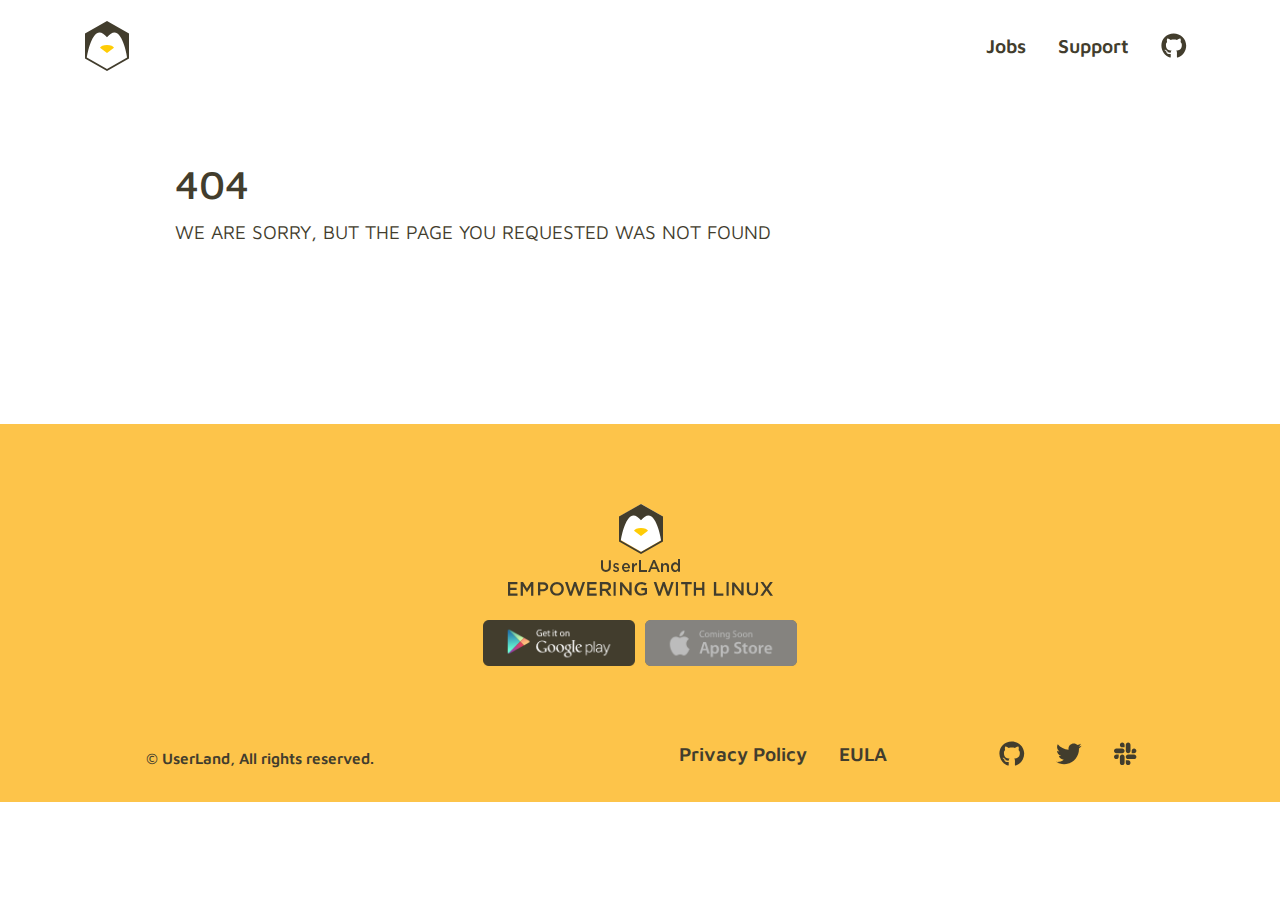
==== commit 6a257404: "Updates" ====
--- a/eula/index.html
+++ b/eula/index.html
@@ -1 +1 @@
-<!DOCTYPE html><html lang="en"><head><meta charset="utf-8"><style type="text/css">svg:not(:root).svg-inline--fa{overflow:visible}.svg-inline--fa{display:inline-block;font-size:inherit;height:1em;overflow:visible;vertical-align:-.125em}.svg-inline--fa.fa-lg{vertical-align:-.225em}.svg-inline--fa.fa-w-1{width:.0625em}.svg-inline--fa.fa-w-2{width:.125em}.svg-inline--fa.fa-w-3{width:.1875em}.svg-inline--fa.fa-w-4{width:.25em}.svg-inline--fa.fa-w-5{width:.3125em}.svg-inline--fa.fa-w-6{width:.375em}.svg-inline--fa.fa-w-7{width:.4375em}.svg-inline--fa.fa-w-8{width:.5em}.svg-inline--fa.fa-w-9{width:.5625em}.svg-inline--fa.fa-w-10{width:.625em}.svg-inline--fa.fa-w-11{width:.6875em}.svg-inline--fa.fa-w-12{width:.75em}.svg-inline--fa.fa-w-13{width:.8125em}.svg-inline--fa.fa-w-14{width:.875em}.svg-inline--fa.fa-w-15{width:.9375em}.svg-inline--fa.fa-w-16{width:1em}.svg-inline--fa.fa-w-17{width:1.0625em}.svg-inline--fa.fa-w-18{width:1.125em}.svg-inline--fa.fa-w-19{width:1.1875em}.svg-inline--fa.fa-w-20{width:1.25em}.svg-inline--fa.fa-pull-left{margin-right:.3em;width:auto}.svg-inline--fa.fa-pull-right{margin-left:.3em;width:auto}.svg-inline--fa.fa-border{height:1.5em}.svg-inline--fa.fa-li{width:2em}.svg-inline--fa.fa-fw{width:1.25em}.fa-layers svg.svg-inline--fa{bottom:0;left:0;margin:auto;position:absolute;right:0;top:0}.fa-layers{display:inline-block;height:1em;position:relative;text-align:center;vertical-align:-.125em;width:1em}.fa-layers svg.svg-inline--fa{-webkit-transform-origin:center center;transform-origin:center center}.fa-layers-counter,.fa-layers-text{display:inline-block;position:absolute;text-align:center}.fa-layers-text{left:50%;top:50%;-webkit-transform:translate(-50%,-50%);transform:translate(-50%,-50%);-webkit-transform-origin:center center;transform-origin:center center}.fa-layers-counter{background-color:#ff253a;border-radius:1em;-webkit-box-sizing:border-box;box-sizing:border-box;color:#fff;height:1.5em;line-height:1;max-width:5em;min-width:1.5em;overflow:hidden;padding:.25em;right:0;text-overflow:ellipsis;top:0;-webkit-transform:scale(.25);transform:scale(.25);-webkit-transform-origin:top right;transform-origin:top right}.fa-layers-bottom-right{bottom:0;right:0;top:auto;-webkit-transform:scale(.25);transform:scale(.25);-webkit-transform-origin:bottom right;transform-origin:bottom right}.fa-layers-bottom-left{bottom:0;left:0;right:auto;top:auto;-webkit-transform:scale(.25);transform:scale(.25);-webkit-transform-origin:bottom left;transform-origin:bottom left}.fa-layers-top-right{right:0;top:0;-webkit-transform:scale(.25);transform:scale(.25);-webkit-transform-origin:top right;transform-origin:top right}.fa-layers-top-left{left:0;right:auto;top:0;-webkit-transform:scale(.25);transform:scale(.25);-webkit-transform-origin:top left;transform-origin:top left}.fa-lg{font-size:1.33333em;line-height:.75em;vertical-align:-.0667em}.fa-xs{font-size:.75em}.fa-sm{font-size:.875em}.fa-1x{font-size:1em}.fa-2x{font-size:2em}.fa-3x{font-size:3em}.fa-4x{font-size:4em}.fa-5x{font-size:5em}.fa-6x{font-size:6em}.fa-7x{font-size:7em}.fa-8x{font-size:8em}.fa-9x{font-size:9em}.fa-10x{font-size:10em}.fa-fw{text-align:center;width:1.25em}.fa-ul{list-style-type:none;margin-left:2.5em;padding-left:0}.fa-ul>li{position:relative}.fa-li{left:-2em;position:absolute;text-align:center;width:2em;line-height:inherit}.fa-border{border:solid .08em #eee;border-radius:.1em;padding:.2em .25em .15em}.fa-pull-left{float:left}.fa-pull-right{float:right}.fa.fa-pull-left,.fab.fa-pull-left,.fal.fa-pull-left,.far.fa-pull-left,.fas.fa-pull-left{margin-right:.3em}.fa.fa-pull-right,.fab.fa-pull-right,.fal.fa-pull-right,.far.fa-pull-right,.fas.fa-pull-right{margin-left:.3em}.fa-spin{-webkit-animation:fa-spin 2s infinite linear;animation:fa-spin 2s infinite linear}.fa-pulse{-webkit-animation:fa-spin 1s infinite steps(8);animation:fa-spin 1s infinite steps(8)}@-webkit-keyframes fa-spin{0%{-webkit-transform:rotate(0);transform:rotate(0)}100%{-webkit-transform:rotate(360deg);transform:rotate(360deg)}}@keyframes fa-spin{0%{-webkit-transform:rotate(0);transform:rotate(0)}100%{-webkit-transform:rotate(360deg);transform:rotate(360deg)}}.fa-rotate-90{-webkit-transform:rotate(90deg);transform:rotate(90deg)}.fa-rotate-180{-webkit-transform:rotate(180deg);transform:rotate(180deg)}.fa-rotate-270{-webkit-transform:rotate(270deg);transform:rotate(270deg)}.fa-flip-horizontal{-webkit-transform:scale(-1,1);transform:scale(-1,1)}.fa-flip-vertical{-webkit-transform:scale(1,-1);transform:scale(1,-1)}.fa-flip-horizontal.fa-flip-vertical{-webkit-transform:scale(-1,-1);transform:scale(-1,-1)}:root .fa-flip-horizontal,:root .fa-flip-vertical,:root .fa-rotate-180,:root .fa-rotate-270,:root .fa-rotate-90{-webkit-filter:none;filter:none}.fa-stack{display:inline-block;height:2em;position:relative;width:2em}.fa-stack-1x,.fa-stack-2x{bottom:0;left:0;margin:auto;position:absolute;right:0;top:0}.svg-inline--fa.fa-stack-1x{height:1em;width:1em}.svg-inline--fa.fa-stack-2x{height:2em;width:2em}.fa-inverse{color:#fff}.sr-only{border:0;clip:rect(0,0,0,0);height:1px;margin:-1px;overflow:hidden;padding:0;position:absolute;width:1px}.sr-only-focusable:active,.sr-only-focusable:focus{clip:auto;height:auto;margin:0;overflow:visible;position:static;width:auto}</style><link href="/favicon.ico" rel="shortcut icon"><meta content="width=device-width,initial-scale=1,shrink-to-fit=no" name="viewport"><meta content="#000000" name="theme-color"><title>UserLAnd - Use Linux Anywhere</title><link href="/static/css/1.fba8578c.chunk.css" rel="stylesheet"><link href="/static/css/main.f45a3def.chunk.css" rel="stylesheet"><link href="https://fonts.googleapis.com" rel="preconnect"><link href="http://userland.tech/" rel="canonical" data-react-helmet="true"><meta content="Get the full power of Linux on your Android. The easiest way to run a Linux distribution or application on Android. Download Now!" data-react-helmet="true" name="description"><meta content="UserLAnd - Use Linux Anywhere" data-react-helmet="true" property="og:title"><meta content="Get the full power of Linux on your Android. The easiest way to run a Linux distribution or application on Android. Download Now!" data-react-helmet="true" property="og:description"><meta content="website" data-react-helmet="true" property="og:type"><meta content="https://res.cloudinary.com/dmv3djaoq/image/upload/v1540821843/UserLand_Logo_RGB_Yellow_ysuigp.jpg" data-react-helmet="true" property="og:image"><meta content="http://userland.tech/" data-react-helmet="true" property="og:url"><meta content="summary_large_image" data-react-helmet="true" name="twitter:card"><meta content="@userlandtech" data-react-helmet="true" name="twitter:site"><meta content="@CorbinChampion" data-react-helmet="true" name="twitter:creator"><meta content="UserLAnd - Use Linux Anywhere" data-react-helmet="true" name="twitter:title"><meta content="Get the full power of Linux on your Android. The easiest way to run a Linux distribution or application on Android. Download Now!" data-react-helmet="true" name="twitter:description"><meta content="https://res.cloudinary.com/dmv3djaoq/image/upload/v1540821843/UserLand_Logo_RGB_Yellow_ysuigp.jpg" data-react-helmet="true" name="twitter:image"><link href="https://fonts.gstatic.com" rel="preconnect"><link href="/static/js/main.1c35969a.chunk.js" rel="preload" as="script"><link href="/static/js/1.510627ac.chunk.js" rel="preload" as="script"></head><body><noscript>You need to enable JavaScript to run this app.</noscript><div id="root"><div class="App"><div><nav class="navbar navbar-expand-lg pt-3 position-absolute w-100"><div class="container"><a class="navbar-brand" href="/" aria-label="home" title="Go to Home Page"><svg xmlns="http://www.w3.org/2000/svg" height="50" width="44"><g fill="none" fill-rule="evenodd"><path d="M22.1750294.00046655L1.35005871 11.9439706v23.8871278L22.1750294 47.7747222 43 35.8310984V11.9439706z" fill="#FFF"></path><path d="M22 47.90788L1.84101964 36.45394S7.61810896-1.79498302 22 16.3229741C36.381891-1.79498302 42.1589804 36.45394 42.1589804 36.45394L22 47.90788zM22 0L0 12.4999373v25L22 50l22-12.5000627v-25L22 0z" fill="#423D2D"></path><path d="M28.9823818 26.7176932C28.4931284 25.1811671 25.5540587 24 22 24c-3.5541855 0-6.4931284 1.1811671-6.9823818 2.7176932H15l.0144495.0108364L22 32l6.9855505-5.2714704L29 26.7176932h-.0176182" fill="#FFCC05"></path></g></svg></a><ul class="flex-row navbar-nav ml-auto"><li class="nav-item mr-3"><a class="nav-link" href="/jobs">Jobs</a></li><li class="nav-item mr-3"><a class="nav-link" href="https://github.com/CypherpunkArmory/UserLAnd/issues">Support</a></li><li class="nav-item"><a class="nav-link" href="https://github.com/CypherpunkArmory/UserLAnd" aria-label="twitter"><svg xmlns="http://www.w3.org/2000/svg" aria-hidden="true" class="svg-inline--fa fa-github fa-w-16 fa-lg" data-icon="github" data-prefix="fab" role="img" viewBox="0 0 496 512"><path d="M165.9 397.4c0 2-2.3 3.6-5.2 3.6-3.3.3-5.6-1.3-5.6-3.6 0-2 2.3-3.6 5.2-3.6 3-.3 5.6 1.3 5.6 3.6zm-31.1-4.5c-.7 2 1.3 4.3 4.3 4.9 2.6 1 5.6 0 6.2-2s-1.3-4.3-4.3-5.2c-2.6-.7-5.5.3-6.2 2.3zm44.2-1.7c-2.9.7-4.9 2.6-4.6 4.9.3 2 2.9 3.3 5.9 2.6 2.9-.7 4.9-2.6 4.6-4.6-.3-1.9-3-3.2-5.9-2.9zM244.8 8C106.1 8 0 113.3 0 252c0 110.9 69.8 205.8 169.5 239.2 12.8 2.3 17.3-5.6 17.3-12.1 0-6.2-.3-40.4-.3-61.4 0 0-70 15-84.7-29.8 0 0-11.4-29.1-27.8-36.6 0 0-22.9-15.7 1.6-15.4 0 0 24.9 2 38.6 25.8 21.9 38.6 58.6 27.5 72.9 20.9 2.3-16 8.8-27.1 16-33.7-55.9-6.2-112.3-14.3-112.3-110.5 0-27.5 7.6-41.3 23.6-58.9-2.6-6.5-11.1-33.3 2.6-67.9 20.9-6.5 69 27 69 27 20-5.6 41.5-8.5 62.8-8.5s42.8 2.9 62.8 8.5c0 0 48.1-33.6 69-27 13.7 34.7 5.2 61.4 2.6 67.9 16 17.7 25.8 31.5 25.8 58.9 0 96.5-58.9 104.2-114.8 110.5 9.2 7.9 17 22.9 17 46.4 0 33.7-.3 75.4-.3 83.6 0 6.5 4.6 14.4 17.3 12.1C428.2 457.8 496 362.9 496 252 496 113.3 383.5 8 244.8 8zM97.2 352.9c-1.3 1-1 3.3.7 5.2 1.6 1.6 3.9 2.3 5.2 1 1.3-1 1-3.3-.7-5.2-1.6-1.6-3.9-2.3-5.2-1zm-10.8-8.1c-.7 1.3.3 2.9 2.3 3.9 1.6 1 3.6.7 4.3-.7.7-1.3-.3-2.9-2.3-3.9-2-.6-3.6-.3-4.3.7zm32.4 35.6c-1.6 1.3-1 4.3 1.3 6.2 2.3 2.3 5.2 2.6 6.5 1 1.3-1.3.7-4.3-1.3-6.2-2.2-2.3-5.2-2.6-6.5-1zm-11.4-14.7c-1.6 1-1.6 3.6 0 5.9 1.6 2.3 4.3 3.3 5.6 2.3 1.6-1.3 1.6-3.9 0-6.2-1.4-2.3-4-3.3-5.6-2z" fill="currentColor"></path></svg></a></li></ul></div></nav><div class="default-page"><div class="container"><h1>End User License Agreement for UserLAnd Software</h1><p>Please read this End User License Agreement (“EULA”) before You purchase the Software and/or subsequently download and use the Software. By purchasing and/or downloading and using the Software, You agree, without reservation, to be bound by the terms of this EULA. If You do not agree with the terms of this EULA, please do not purchase the full functionality and/or download and use the Software. If You accept the terms and conditions in this EULA on behalf of a company or other legal entity, You warrant that You have full legal authority to accept the terms and conditions in this EULA on behalf of such company or other legal entity, and to legally bind such company or other legal entity. You may not accept this EULA if You are not of legal age to form a binding contract with UserLAnd.</p><h2>Definitions</h2><p>In this EULA herein the words below shall have the defined meaning assigned to them in this clause, unless the context requires otherwise:</p><ul><li>“Activate” turning the Free version into the Full version of the same application through a purchase at the Google Play store or Apple App store;</li><li>“UserLAnd” UserLAnd Technologies, LLC;</li><li>“Documentation” the detailed information about the Software, its features and the system requirements as made available on the website of UserLAnd, as amended from time to time;</li><li>“Full version” the license for the Software for the term specified on the webpage of the store where You purchase the license, or in any applicable agreement concerning the purchase of the license (as stand-alone product or as part of a subscription) to Use the Software;</li><li>“Open Source Software” any software that requires as a condition of use, copying, modification and/or distribution of such software that such software or other software incorporated into, derived from or distributed with such software (a) be disclosed or distributed in source code form, and (b) be licensed for the purpose of making and/or distributing derivative works, and (c) be redistributable at no charge;</li><li>“Software” any software application and/or all of the contents of the files and/or other media, including software setup files, licensed to You by UserLAnd, including any Updates;</li><li>“Trial version” the license for the Software with reduced functionality for the sole purpose of testing and evaluating the Software;</li><li>“Updates” any modified versions and updates of, and additions to the Software (excluding upgrades of the Software);</li><li>“Use” the access, download, install, copy or receiving of the benefit from using the Software in accordance with the documentation.</li><li>“You” you, the final and ultimate user of the Software or the authorized representative of a company or other legal entity that will be the final and ultimate user of the Software, and the company or other legal entity that will be the final and ultimate user of the Software, if applicable.</li></ul><ol><li>General Terms 1.1 This EULA applies to any licenses granted to You by UserLAnd for the use of the Software. By purchasing the Software and/or downloading and using the Software, You enter into this EULA with UserLAnd. 2.3 This EULA may be modified from time to time. UserLAnd will notify you of such modifications or otherwise, e.g. by using the email address used relating to the download of the Trial version or purchase of the Full version. Any modifications to this EULA shall only apply upon acceptance by You.</li><li>License Grant 2.1 UserLAnd grants You a non-exclusive, non-transferable, limited, revocable license to Use the Software in accordance with this EULA. UserLAnd reserves all rights not expressly granted to You. 2.2 UserLAnd is and remains the owner of any intellectual property rights with respect to the Software. You shall not acquire any ownership rights other than a license to the Software as result of Your Use of the Software.</li><li>Permitted use and restrictions 3.1 In order to be able to install the Software and receive Updates and upgrades, Your computer shall have access to the Internet, must have a Google Play or Apple App Store account and shall meet the system requirements described in the Documentation that can be found on the webpage: www.userland.tech. 3.2 You may Use the Software on multiple devices associated with one email address, unless You have purchased (a) a volume license or (b) more than one Full version or Trial version. In the event You have purchased a volume license or more than one Full version or Trial version, the number of computers You may Use the Software on shall not exceed the number of the Full version or Trial version purchased. 3.3 If You exceed the limit or violate the terms of this EULA, UserLAnd reserves the right to disable or block your account from accessing the Full version or Trial version. 3.4 You shall Use the Full version or Trial version in accordance with applicable laws and shall not: rent, lease, lend, sell, redistribute, sublicense or otherwise commercially exploit the Full version or the Trial version; assign the Full version or the Trial version without prior written approval of UserLAnd; Use the Full version or Trial version for any unlawful or illegal activity, or to facilitate an unlawful or illegal activity; delete or alter any disclaimers, warnings, copyright or other proprietary notices accompanying the Software; or copy (except as otherwise provided in this EULA), adapt, translate, decompile, reverse engineer, disassemble, attempt to derive the source code of, modify or create derivative works of the Software or any parts thereof, except to the extent permitted by applicable law. UserLAnd may modify the Software at any time at its sole discretion and without notice to You, for example to comply with applicable law or a court order, to avoid a third party infringement claim or to provide Updates and upgrades. Certain components of the Software are Open Source Software and licensed under the terms of the applicable license(s) of the Open Source Software. You shall adhere to these terms and conditions, which can be found via the webpage: www.userland.tech.</li><li>Maintenance and support 4.1 UserLAnd will notify You of any available Updates and upgrades. 4.2 You will be entitled to receive software Updates periodically from UserLAnd. 4.3 You may need to pay an additional fee in order to be able to download an upgrade that offers additional functionality beyond the Trial version. 4.4 Any maintenance and support provided by UserLAnd, including the provision of Updates and upgrades, will be provided in an adequate way on an “as is” basis without any warranty, as soon as reasonably practicable, subject to availability of personnel.</li><li>Use of data 5.1 UserLAnd and its subsidiaries may periodically collect and use technical and related data concerning the Software You have licensed, including about the version number of the Software You have installed and about the system You have installed the Software on. UserLAnd will use such data to facilitate maintenance and support with respect to the Software, to improve its products and to provide further services or technologies to You. 5.2 UserLAnd may process personal data with respect to You, to provide maintenance and support to You with respect to the Software and to comply with its obligations under this EULA. To the extent UserLAnd will process personal data, it will comply with its obligations under the applicable data protection law. Please see the Privacy Policy for more details on the processing of Your personal data that UserLAnd has collected and received through visits to its website.</li><li>Disclaimer 6.1 Please Use the Software at Your own risk and the entire risk as to satisfaction, quality, performance and accuracy is with You. 6.2 The Software and accompanying documentation are provided on an “as is” and “as available” basis without warranty - express or implied- of any kind, and UserLAnd specifically disclaims the warranty of merchantability or fitness for a particular purpose. No oral or written advice given by UserLAnd, its dealers, distributors, agents or employees shall create a warranty or in any way increase the scope of this warranty and You may not rely upon such information or advice.</li><li>Limitation on Liability 7.1 The liability of UserLAnd and any third party that has been involved in the creation, production, or delivery of the Software for all damages arising out of or in any way relating to the License version, the Trial version, the Full version, the Software and/or this EULA shall in no event exceed the total amount of $99. 7.2 UserLAnd and any third party that has been involved in the creation, production, or delivery of the Software shall not be liable to You for any lost profits, lost revenues or opportunities, downtime, or any consequential damages or costs, resulting from any claim or cause of action based on breach of warranty, breach of contract, negligence, or any other legal theory, even if UserLAnd and any third party knew or should have known of the possibility thereof. In no event shall the aggregate liability of UserLAnd and any third party exceed the amount stated in 7.1 of this Agreement. 7.3 The limitations of liability referred to in clause 7.1 and 7.2 shall not apply in the event that: (i) any negligence on the part of UserLAnd leads to death or physical injury or (ii) damages arise from the intent, willful misconduct or gross negligence of UserLAnd or the management of UserLAnd.</li><li>Termination 8.1 This EULA will remain in full force until termination of this Agreement by either Party. 8.2 Upon termination of the Full version or Trial version, You shall cease all use of the Software and shall destroy all copies thereof. 8.3 You acknowledge that the provisions of this EULA, which by their nature are intended to survive termination, will remain in effect after termination of this EULA.</li><li>Governing law and disputes 9.1 This EULA shall be governed by and construed in accordance with the laws of the State of Colorado, excluding its conflicts of law rules. 9.2 Any dispute between UserLAnd and You shall exclusively be heard in a competent court of law located in Denver, Colorado.</li></ol></div></div><footer class="footer"><div class="container"><div class="row"><div class="footer__logo col-12"><img alt="UserLAnd Logo" class="img-fluid" src="/static/media/LogoHeader.a5a83f1d.svg"></div><div class="footer__cta col-12"><a class="btn-google" href="https://play.google.com/store/apps/details?id=tech.ula&hl=en" aria-label="google play download" title="Download UserLAnd" role="button"><img alt="Google Play" class="img-fluid" src="[data-uri]"></a><span aria-label="apple store coming soon" class="btn-apple" role="presentation"><img alt="App Store" class="img-fluid" src="[data-uri]"></span></div><nav class="footer__nav navbar col-12 offset-lg-2 col-lg-3 order-md-2"><ul class="flex-row navbar-nav"><li class="nav-item"><a class="nav-link" href="/policy">privacy policy</a></li><li class="nav-item"><a class="nav-link" href="/eula">EULA</a></li></ul></nav><nav class="footer__nav navbar col-12 col-lg-3 order-md-3"><ul class="flex-row navbar-nav"><li class="nav-item"><a class="nav-link" href="https://github.com/CypherpunkArmory/UserLAnd" aria-label="github"><svg xmlns="http://www.w3.org/2000/svg" aria-hidden="true" class="svg-inline--fa fa-github fa-w-16 fa-lg" data-icon="github" data-prefix="fab" role="img" viewBox="0 0 496 512"><path d="M165.9 397.4c0 2-2.3 3.6-5.2 3.6-3.3.3-5.6-1.3-5.6-3.6 0-2 2.3-3.6 5.2-3.6 3-.3 5.6 1.3 5.6 3.6zm-31.1-4.5c-.7 2 1.3 4.3 4.3 4.9 2.6 1 5.6 0 6.2-2s-1.3-4.3-4.3-5.2c-2.6-.7-5.5.3-6.2 2.3zm44.2-1.7c-2.9.7-4.9 2.6-4.6 4.9.3 2 2.9 3.3 5.9 2.6 2.9-.7 4.9-2.6 4.6-4.6-.3-1.9-3-3.2-5.9-2.9zM244.8 8C106.1 8 0 113.3 0 252c0 110.9 69.8 205.8 169.5 239.2 12.8 2.3 17.3-5.6 17.3-12.1 0-6.2-.3-40.4-.3-61.4 0 0-70 15-84.7-29.8 0 0-11.4-29.1-27.8-36.6 0 0-22.9-15.7 1.6-15.4 0 0 24.9 2 38.6 25.8 21.9 38.6 58.6 27.5 72.9 20.9 2.3-16 8.8-27.1 16-33.7-55.9-6.2-112.3-14.3-112.3-110.5 0-27.5 7.6-41.3 23.6-58.9-2.6-6.5-11.1-33.3 2.6-67.9 20.9-6.5 69 27 69 27 20-5.6 41.5-8.5 62.8-8.5s42.8 2.9 62.8 8.5c0 0 48.1-33.6 69-27 13.7 34.7 5.2 61.4 2.6 67.9 16 17.7 25.8 31.5 25.8 58.9 0 96.5-58.9 104.2-114.8 110.5 9.2 7.9 17 22.9 17 46.4 0 33.7-.3 75.4-.3 83.6 0 6.5 4.6 14.4 17.3 12.1C428.2 457.8 496 362.9 496 252 496 113.3 383.5 8 244.8 8zM97.2 352.9c-1.3 1-1 3.3.7 5.2 1.6 1.6 3.9 2.3 5.2 1 1.3-1 1-3.3-.7-5.2-1.6-1.6-3.9-2.3-5.2-1zm-10.8-8.1c-.7 1.3.3 2.9 2.3 3.9 1.6 1 3.6.7 4.3-.7.7-1.3-.3-2.9-2.3-3.9-2-.6-3.6-.3-4.3.7zm32.4 35.6c-1.6 1.3-1 4.3 1.3 6.2 2.3 2.3 5.2 2.6 6.5 1 1.3-1.3.7-4.3-1.3-6.2-2.2-2.3-5.2-2.6-6.5-1zm-11.4-14.7c-1.6 1-1.6 3.6 0 5.9 1.6 2.3 4.3 3.3 5.6 2.3 1.6-1.3 1.6-3.9 0-6.2-1.4-2.3-4-3.3-5.6-2z" fill="currentColor"></path></svg></a></li><li class="nav-item"><a class="nav-link" href="https://twitter.com/userlandtech" aria-label="twitter"><svg xmlns="http://www.w3.org/2000/svg" aria-hidden="true" class="svg-inline--fa fa-twitter fa-w-16 fa-lg" data-icon="twitter" data-prefix="fab" role="img" viewBox="0 0 512 512"><path d="M459.37 151.716c.325 4.548.325 9.097.325 13.645 0 138.72-105.583 298.558-298.558 298.558-59.452 0-114.68-17.219-161.137-47.106 8.447.974 16.568 1.299 25.34 1.299 49.055 0 94.213-16.568 130.274-44.832-46.132-.975-84.792-31.188-98.112-72.772 6.498.974 12.995 1.624 19.818 1.624 9.421 0 18.843-1.3 27.614-3.573-48.081-9.747-84.143-51.98-84.143-102.985v-1.299c13.969 7.797 30.214 12.67 47.431 13.319-28.264-18.843-46.781-51.005-46.781-87.391 0-19.492 5.197-37.36 14.294-52.954 51.655 63.675 129.3 105.258 216.365 109.807-1.624-7.797-2.599-15.918-2.599-24.04 0-57.828 46.782-104.934 104.934-104.934 30.213 0 57.502 12.67 76.67 33.137 23.715-4.548 46.456-13.32 66.599-25.34-7.798 24.366-24.366 44.833-46.132 57.827 21.117-2.273 41.584-8.122 60.426-16.243-14.292 20.791-32.161 39.308-52.628 54.253z" fill="currentColor"></path></svg></a></li><li class="nav-item"><a class="nav-link" href="https://communityinviter.com/apps/userlandtech/userland" aria-label="slack"><svg xmlns="http://www.w3.org/2000/svg" aria-hidden="true" class="svg-inline--fa fa-slack fa-w-14 fa-lg" data-icon="slack" data-prefix="fab" role="img" viewBox="0 0 448 512"><path d="M244.2 217.5l19.3 57.7-59.8 20-19.3-57.7 59.8-20zm41.4 243.7C131.6 507.4 65 471.6 18.8 317.6S8.4 97 162.4 50.8C316.4 4.6 383 40.4 429.2 194.4c46.2 154 10.4 220.6-143.6 266.8zM366.2 265c-3.9-12.2-17.2-18.6-29.4-14.7l-29 9.7-19.3-57.7 29-9.7c12.2-3.9 18.6-17.2 14.7-29.4-3.9-12.2-17.2-18.6-29.4-14.7l-29 9.7-10-30.1c-3.9-12.2-17.2-18.6-29.4-14.7-12.2 3.9-18.6 17.2-14.7 29.4l10 30.1-59.8 20.1-10-30.1c-3.9-12.2-17.2-18.6-29.4-14.7-12.2 3.9-18.6 17.2-14.7 29.4l10 30.1-29 9.7c-12.2 3.9-18.6 17.2-14.7 29.4 3.2 9.3 12.2 15.4 21.5 15.8 4.3.6 7.7-1 36.9-10.7l19.3 57.7-29 9.7c-12.2 3.9-18.6 17.2-14.7 29.4 3.2 9.3 12.2 15.4 21.5 15.8 4.3.6 7.7-1 36.9-10.7l10 30.1c3.7 10.8 15.8 18.6 29.4 14.7 12.2-3.9 18.6-17.2 14.7-29.4l-10-30.1 59.8-20.1 10 30.1c3.7 10.8 15.8 18.6 29.4 14.7 12.2-3.9 18.6-17.2 14.7-29.4l-10-30.1 29-9.7c12.2-4.2 18.6-17.5 14.7-29.6z" fill="currentColor"></path></svg></a></li></ul></nav><small class="footer__copy col-12 col-lg-4 order-md-1">© UserLand, All rights reserved.</small></div></div></footer></div></div></div><script>!function(l){function e(e){for(var r,t,n=e[0],o=e[1],u=e[2],f=0,i=[];f<n.length;f++)t=n[f],p[t]&&i.push(p[t][0]),p[t]=0;for(r in o)Object.prototype.hasOwnProperty.call(o,r)&&(l[r]=o[r]);for(s&&s(e);i.length;)i.shift()();return c.push.apply(c,u||[]),a()}function a(){for(var e,r=0;r<c.length;r++){for(var t=c[r],n=!0,o=1;o<t.length;o++){var u=t[o];0!==p[u]&&(n=!1)}n&&(c.splice(r--,1),e=f(f.s=t[0]))}return e}var t={},p={2:0},c=[];function f(e){if(t[e])return t[e].exports;var r=t[e]={i:e,l:!1,exports:{}};return l[e].call(r.exports,r,r.exports,f),r.l=!0,r.exports}f.m=l,f.c=t,f.d=function(e,r,t){f.o(e,r)||Object.defineProperty(e,r,{enumerable:!0,get:t})},f.r=function(e){"undefined"!=typeof Symbol&&Symbol.toStringTag&&Object.defineProperty(e,Symbol.toStringTag,{value:"Module"}),Object.defineProperty(e,"__esModule",{value:!0})},f.t=function(r,e){if(1&e&&(r=f(r)),8&e)return r;if(4&e&&"object"==typeof r&&r&&r.__esModule)return r;var t=Object.create(null);if(f.r(t),Object.defineProperty(t,"default",{enumerable:!0,value:r}),2&e&&"string"!=typeof r)for(var n in r)f.d(t,n,function(e){return r[e]}.bind(null,n));return t},f.n=function(e){var r=e&&e.__esModule?function(){return e.default}:function(){return e};return f.d(r,"a",r),r},f.o=function(e,r){return Object.prototype.hasOwnProperty.call(e,r)},f.p="/";var r=window.webpackJsonp=window.webpackJsonp||[],n=r.push.bind(r);r.push=e,r=r.slice();for(var o=0;o<r.length;o++)e(r[o]);var s=n;a()}([])</script><script src="/static/js/main.1c35969a.chunk.js"></script></body></html>+<!DOCTYPE html><html lang="en"><head><meta charset="utf-8"><style type="text/css">svg:not(:root).svg-inline--fa{overflow:visible}.svg-inline--fa{display:inline-block;font-size:inherit;height:1em;overflow:visible;vertical-align:-.125em}.svg-inline--fa.fa-lg{vertical-align:-.225em}.svg-inline--fa.fa-w-1{width:.0625em}.svg-inline--fa.fa-w-2{width:.125em}.svg-inline--fa.fa-w-3{width:.1875em}.svg-inline--fa.fa-w-4{width:.25em}.svg-inline--fa.fa-w-5{width:.3125em}.svg-inline--fa.fa-w-6{width:.375em}.svg-inline--fa.fa-w-7{width:.4375em}.svg-inline--fa.fa-w-8{width:.5em}.svg-inline--fa.fa-w-9{width:.5625em}.svg-inline--fa.fa-w-10{width:.625em}.svg-inline--fa.fa-w-11{width:.6875em}.svg-inline--fa.fa-w-12{width:.75em}.svg-inline--fa.fa-w-13{width:.8125em}.svg-inline--fa.fa-w-14{width:.875em}.svg-inline--fa.fa-w-15{width:.9375em}.svg-inline--fa.fa-w-16{width:1em}.svg-inline--fa.fa-w-17{width:1.0625em}.svg-inline--fa.fa-w-18{width:1.125em}.svg-inline--fa.fa-w-19{width:1.1875em}.svg-inline--fa.fa-w-20{width:1.25em}.svg-inline--fa.fa-pull-left{margin-right:.3em;width:auto}.svg-inline--fa.fa-pull-right{margin-left:.3em;width:auto}.svg-inline--fa.fa-border{height:1.5em}.svg-inline--fa.fa-li{width:2em}.svg-inline--fa.fa-fw{width:1.25em}.fa-layers svg.svg-inline--fa{bottom:0;left:0;margin:auto;position:absolute;right:0;top:0}.fa-layers{display:inline-block;height:1em;position:relative;text-align:center;vertical-align:-.125em;width:1em}.fa-layers svg.svg-inline--fa{-webkit-transform-origin:center center;transform-origin:center center}.fa-layers-counter,.fa-layers-text{display:inline-block;position:absolute;text-align:center}.fa-layers-text{left:50%;top:50%;-webkit-transform:translate(-50%,-50%);transform:translate(-50%,-50%);-webkit-transform-origin:center center;transform-origin:center center}.fa-layers-counter{background-color:#ff253a;border-radius:1em;-webkit-box-sizing:border-box;box-sizing:border-box;color:#fff;height:1.5em;line-height:1;max-width:5em;min-width:1.5em;overflow:hidden;padding:.25em;right:0;text-overflow:ellipsis;top:0;-webkit-transform:scale(.25);transform:scale(.25);-webkit-transform-origin:top right;transform-origin:top right}.fa-layers-bottom-right{bottom:0;right:0;top:auto;-webkit-transform:scale(.25);transform:scale(.25);-webkit-transform-origin:bottom right;transform-origin:bottom right}.fa-layers-bottom-left{bottom:0;left:0;right:auto;top:auto;-webkit-transform:scale(.25);transform:scale(.25);-webkit-transform-origin:bottom left;transform-origin:bottom left}.fa-layers-top-right{right:0;top:0;-webkit-transform:scale(.25);transform:scale(.25);-webkit-transform-origin:top right;transform-origin:top right}.fa-layers-top-left{left:0;right:auto;top:0;-webkit-transform:scale(.25);transform:scale(.25);-webkit-transform-origin:top left;transform-origin:top left}.fa-lg{font-size:1.3333333333em;line-height:.75em;vertical-align:-.0667em}.fa-xs{font-size:.75em}.fa-sm{font-size:.875em}.fa-1x{font-size:1em}.fa-2x{font-size:2em}.fa-3x{font-size:3em}.fa-4x{font-size:4em}.fa-5x{font-size:5em}.fa-6x{font-size:6em}.fa-7x{font-size:7em}.fa-8x{font-size:8em}.fa-9x{font-size:9em}.fa-10x{font-size:10em}.fa-fw{text-align:center;width:1.25em}.fa-ul{list-style-type:none;margin-left:2.5em;padding-left:0}.fa-ul>li{position:relative}.fa-li{left:-2em;position:absolute;text-align:center;width:2em;line-height:inherit}.fa-border{border:solid .08em #eee;border-radius:.1em;padding:.2em .25em .15em}.fa-pull-left{float:left}.fa-pull-right{float:right}.fa.fa-pull-left,.fab.fa-pull-left,.fal.fa-pull-left,.far.fa-pull-left,.fas.fa-pull-left{margin-right:.3em}.fa.fa-pull-right,.fab.fa-pull-right,.fal.fa-pull-right,.far.fa-pull-right,.fas.fa-pull-right{margin-left:.3em}.fa-spin{-webkit-animation:fa-spin 2s infinite linear;animation:fa-spin 2s infinite linear}.fa-pulse{-webkit-animation:fa-spin 1s infinite steps(8);animation:fa-spin 1s infinite steps(8)}@-webkit-keyframes fa-spin{0%{-webkit-transform:rotate(0);transform:rotate(0)}100%{-webkit-transform:rotate(360deg);transform:rotate(360deg)}}@keyframes fa-spin{0%{-webkit-transform:rotate(0);transform:rotate(0)}100%{-webkit-transform:rotate(360deg);transform:rotate(360deg)}}.fa-rotate-90{-webkit-transform:rotate(90deg);transform:rotate(90deg)}.fa-rotate-180{-webkit-transform:rotate(180deg);transform:rotate(180deg)}.fa-rotate-270{-webkit-transform:rotate(270deg);transform:rotate(270deg)}.fa-flip-horizontal{-webkit-transform:scale(-1,1);transform:scale(-1,1)}.fa-flip-vertical{-webkit-transform:scale(1,-1);transform:scale(1,-1)}.fa-flip-both,.fa-flip-horizontal.fa-flip-vertical{-webkit-transform:scale(-1,-1);transform:scale(-1,-1)}:root .fa-flip-both,:root .fa-flip-horizontal,:root .fa-flip-vertical,:root .fa-rotate-180,:root .fa-rotate-270,:root .fa-rotate-90{-webkit-filter:none;filter:none}.fa-stack{display:inline-block;height:2em;position:relative;width:2.5em}.fa-stack-1x,.fa-stack-2x{bottom:0;left:0;margin:auto;position:absolute;right:0;top:0}.svg-inline--fa.fa-stack-1x{height:1em;width:1.25em}.svg-inline--fa.fa-stack-2x{height:2em;width:2.5em}.fa-inverse{color:#fff}.sr-only{border:0;clip:rect(0,0,0,0);height:1px;margin:-1px;overflow:hidden;padding:0;position:absolute;width:1px}.sr-only-focusable:active,.sr-only-focusable:focus{clip:auto;height:auto;margin:0;overflow:visible;position:static;width:auto}</style><link href="/favicon.ico" rel="shortcut icon"><meta content="width=device-width,initial-scale=1,shrink-to-fit=no" name="viewport"><meta content="#000000" name="theme-color"><title>UserLAnd - Use Linux Anywhere</title><link href="/static/css/1.c7bc8843.chunk.css" rel="stylesheet"><link href="/static/css/main.56591475.chunk.css" rel="stylesheet"><link href="https://fonts.googleapis.com" rel="preconnect"><link href="http://userland.tech/" rel="canonical" data-react-helmet="true"><meta content="Get the full power of Linux on your Android. The easiest way to run a Linux distribution or application on Android. Download Now!" data-react-helmet="true" name="description"><meta content="UserLAnd - Use Linux Anywhere" data-react-helmet="true" property="og:title"><meta content="Get the full power of Linux on your Android. The easiest way to run a Linux distribution or application on Android. Download Now!" data-react-helmet="true" property="og:description"><meta content="website" data-react-helmet="true" property="og:type"><meta content="https://res.cloudinary.com/dmv3djaoq/image/upload/v1540821843/UserLand_Logo_RGB_Yellow_ysuigp.jpg" data-react-helmet="true" property="og:image"><meta content="http://userland.tech/" data-react-helmet="true" property="og:url"><meta content="summary_large_image" data-react-helmet="true" name="twitter:card"><meta content="@userlandtech" data-react-helmet="true" name="twitter:site"><meta content="@CorbinChampion" data-react-helmet="true" name="twitter:creator"><meta content="UserLAnd - Use Linux Anywhere" data-react-helmet="true" name="twitter:title"><meta content="Get the full power of Linux on your Android. The easiest way to run a Linux distribution or application on Android. Download Now!" data-react-helmet="true" name="twitter:description"><meta content="https://res.cloudinary.com/dmv3djaoq/image/upload/v1540821843/UserLand_Logo_RGB_Yellow_ysuigp.jpg" data-react-helmet="true" name="twitter:image"><link href="https://fonts.gstatic.com" rel="preconnect"><link href="/static/js/1.5fde2dd9.chunk.js" rel="preload" as="script"><link href="/static/js/main.ae3777bc.chunk.js" rel="preload" as="script"></head><body><noscript>You need to enable JavaScript to run this app.</noscript><div id="root"><div class="App"><div><nav class="navbar navbar-expand-lg pt-3 position-absolute w-100"><div class="container"><a class="navbar-brand" href="/" aria-label="home" title="Go to Home Page"><svg xmlns="http://www.w3.org/2000/svg" height="50" width="44"><g fill="none" fill-rule="evenodd"><path d="M22.1750294.00046655L1.35005871 11.9439706v23.8871278L22.1750294 47.7747222 43 35.8310984V11.9439706z" fill="#FFF"></path><path d="M22 47.90788L1.84101964 36.45394S7.61810896-1.79498302 22 16.3229741C36.381891-1.79498302 42.1589804 36.45394 42.1589804 36.45394L22 47.90788zM22 0L0 12.4999373v25L22 50l22-12.5000627v-25L22 0z" fill="#423D2D"></path><path d="M28.9823818 26.7176932C28.4931284 25.1811671 25.5540587 24 22 24c-3.5541855 0-6.4931284 1.1811671-6.9823818 2.7176932H15l.0144495.0108364L22 32l6.9855505-5.2714704L29 26.7176932h-.0176182" fill="#FFCC05"></path></g></svg></a><ul class="flex-row navbar-nav ml-auto"><li class="nav-item mr-3"><a class="nav-link" href="/jobs">Jobs</a></li><li class="nav-item mr-3"><a class="nav-link" href="https://github.com/CypherpunkArmory/UserLAnd/issues">Support</a></li><li class="nav-item"><a class="nav-link" href="https://github.com/CypherpunkArmory/UserLAnd" aria-label="twitter"><svg xmlns="http://www.w3.org/2000/svg" aria-hidden="true" class="svg-inline--fa fa-github fa-w-16 fa-lg" data-icon="github" data-prefix="fab" focusable="false" role="img" viewBox="0 0 496 512"><path d="M165.9 397.4c0 2-2.3 3.6-5.2 3.6-3.3.3-5.6-1.3-5.6-3.6 0-2 2.3-3.6 5.2-3.6 3-.3 5.6 1.3 5.6 3.6zm-31.1-4.5c-.7 2 1.3 4.3 4.3 4.9 2.6 1 5.6 0 6.2-2s-1.3-4.3-4.3-5.2c-2.6-.7-5.5.3-6.2 2.3zm44.2-1.7c-2.9.7-4.9 2.6-4.6 4.9.3 2 2.9 3.3 5.9 2.6 2.9-.7 4.9-2.6 4.6-4.6-.3-1.9-3-3.2-5.9-2.9zM244.8 8C106.1 8 0 113.3 0 252c0 110.9 69.8 205.8 169.5 239.2 12.8 2.3 17.3-5.6 17.3-12.1 0-6.2-.3-40.4-.3-61.4 0 0-70 15-84.7-29.8 0 0-11.4-29.1-27.8-36.6 0 0-22.9-15.7 1.6-15.4 0 0 24.9 2 38.6 25.8 21.9 38.6 58.6 27.5 72.9 20.9 2.3-16 8.8-27.1 16-33.7-55.9-6.2-112.3-14.3-112.3-110.5 0-27.5 7.6-41.3 23.6-58.9-2.6-6.5-11.1-33.3 2.6-67.9 20.9-6.5 69 27 69 27 20-5.6 41.5-8.5 62.8-8.5s42.8 2.9 62.8 8.5c0 0 48.1-33.6 69-27 13.7 34.7 5.2 61.4 2.6 67.9 16 17.7 25.8 31.5 25.8 58.9 0 96.5-58.9 104.2-114.8 110.5 9.2 7.9 17 22.9 17 46.4 0 33.7-.3 75.4-.3 83.6 0 6.5 4.6 14.4 17.3 12.1C428.2 457.8 496 362.9 496 252 496 113.3 383.5 8 244.8 8zM97.2 352.9c-1.3 1-1 3.3.7 5.2 1.6 1.6 3.9 2.3 5.2 1 1.3-1 1-3.3-.7-5.2-1.6-1.6-3.9-2.3-5.2-1zm-10.8-8.1c-.7 1.3.3 2.9 2.3 3.9 1.6 1 3.6.7 4.3-.7.7-1.3-.3-2.9-2.3-3.9-2-.6-3.6-.3-4.3.7zm32.4 35.6c-1.6 1.3-1 4.3 1.3 6.2 2.3 2.3 5.2 2.6 6.5 1 1.3-1.3.7-4.3-1.3-6.2-2.2-2.3-5.2-2.6-6.5-1zm-11.4-14.7c-1.6 1-1.6 3.6 0 5.9 1.6 2.3 4.3 3.3 5.6 2.3 1.6-1.3 1.6-3.9 0-6.2-1.4-2.3-4-3.3-5.6-2z" fill="currentColor"></path></svg></a></li></ul></div></nav><div class="default-page"><div class="container"><h1>End User License Agreement for UserLAnd Software</h1><p>Please read this End User License Agreement (“EULA”) before You purchase the Software and/or subsequently download and use the Software. By purchasing and/or downloading and using the Software, You agree, without reservation, to be bound by the terms of this EULA. If You do not agree with the terms of this EULA, please do not purchase the full functionality and/or download and use the Software. If You accept the terms and conditions in this EULA on behalf of a company or other legal entity, You warrant that You have full legal authority to accept the terms and conditions in this EULA on behalf of such company or other legal entity, and to legally bind such company or other legal entity. You may not accept this EULA if You are not of legal age to form a binding contract with UserLAnd.</p><h2>Definitions</h2><p>In this EULA herein the words below shall have the defined meaning assigned to them in this clause, unless the context requires otherwise:</p><ul><li>“Activate” turning the Free version into the Full version of the same application through a purchase at the Google Play store or Apple App store;</li><li>“UserLAnd” UserLAnd Technologies, LLC;</li><li>“Documentation” the detailed information about the Software, its features and the system requirements as made available on the website of UserLAnd, as amended from time to time;</li><li>“Full version” the license for the Software for the term specified on the webpage of the store where You purchase the license, or in any applicable agreement concerning the purchase of the license (as stand-alone product or as part of a subscription) to Use the Software;</li><li>“Open Source Software” any software that requires as a condition of use, copying, modification and/or distribution of such software that such software or other software incorporated into, derived from or distributed with such software (a) be disclosed or distributed in source code form, and (b) be licensed for the purpose of making and/or distributing derivative works, and (c) be redistributable at no charge;</li><li>“Software” any software application and/or all of the contents of the files and/or other media, including software setup files, licensed to You by UserLAnd, including any Updates;</li><li>“Trial version” the license for the Software with reduced functionality for the sole purpose of testing and evaluating the Software;</li><li>“Updates” any modified versions and updates of, and additions to the Software (excluding upgrades of the Software);</li><li>“Use” the access, download, install, copy or receiving of the benefit from using the Software in accordance with the documentation.</li><li>“You” you, the final and ultimate user of the Software or the authorized representative of a company or other legal entity that will be the final and ultimate user of the Software, and the company or other legal entity that will be the final and ultimate user of the Software, if applicable.</li></ul><ol><li>General Terms 1.1 This EULA applies to any licenses granted to You by UserLAnd for the use of the Software. By purchasing the Software and/or downloading and using the Software, You enter into this EULA with UserLAnd. 2.3 This EULA may be modified from time to time. UserLAnd will notify you of such modifications or otherwise, e.g. by using the email address used relating to the download of the Trial version or purchase of the Full version. Any modifications to this EULA shall only apply upon acceptance by You.</li><li>License Grant 2.1 UserLAnd grants You a non-exclusive, non-transferable, limited, revocable license to Use the Software in accordance with this EULA. UserLAnd reserves all rights not expressly granted to You. 2.2 UserLAnd is and remains the owner of any intellectual property rights with respect to the Software. You shall not acquire any ownership rights other than a license to the Software as result of Your Use of the Software.</li><li>Permitted use and restrictions 3.1 In order to be able to install the Software and receive Updates and upgrades, Your computer shall have access to the Internet, must have a Google Play or Apple App Store account and shall meet the system requirements described in the Documentation that can be found on the webpage: www.userland.tech. 3.2 You may Use the Software on multiple devices associated with one email address, unless You have purchased (a) a volume license or (b) more than one Full version or Trial version. In the event You have purchased a volume license or more than one Full version or Trial version, the number of computers You may Use the Software on shall not exceed the number of the Full version or Trial version purchased. 3.3 If You exceed the limit or violate the terms of this EULA, UserLAnd reserves the right to disable or block your account from accessing the Full version or Trial version. 3.4 You shall Use the Full version or Trial version in accordance with applicable laws and shall not: rent, lease, lend, sell, redistribute, sublicense or otherwise commercially exploit the Full version or the Trial version; assign the Full version or the Trial version without prior written approval of UserLAnd; Use the Full version or Trial version for any unlawful or illegal activity, or to facilitate an unlawful or illegal activity; delete or alter any disclaimers, warnings, copyright or other proprietary notices accompanying the Software; or copy (except as otherwise provided in this EULA), adapt, translate, decompile, reverse engineer, disassemble, attempt to derive the source code of, modify or create derivative works of the Software or any parts thereof, except to the extent permitted by applicable law. UserLAnd may modify the Software at any time at its sole discretion and without notice to You, for example to comply with applicable law or a court order, to avoid a third party infringement claim or to provide Updates and upgrades. Certain components of the Software are Open Source Software and licensed under the terms of the applicable license(s) of the Open Source Software. You shall adhere to these terms and conditions, which can be found via the webpage: www.userland.tech.</li><li>Maintenance and support 4.1 UserLAnd will notify You of any available Updates and upgrades. 4.2 You will be entitled to receive software Updates periodically from UserLAnd. 4.3 You may need to pay an additional fee in order to be able to download an upgrade that offers additional functionality beyond the Trial version. 4.4 Any maintenance and support provided by UserLAnd, including the provision of Updates and upgrades, will be provided in an adequate way on an “as is” basis without any warranty, as soon as reasonably practicable, subject to availability of personnel.</li><li>Use of data 5.1 UserLAnd and its subsidiaries may periodically collect and use technical and related data concerning the Software You have licensed, including about the version number of the Software You have installed and about the system You have installed the Software on. UserLAnd will use such data to facilitate maintenance and support with respect to the Software, to improve its products and to provide further services or technologies to You. 5.2 UserLAnd may process personal data with respect to You, to provide maintenance and support to You with respect to the Software and to comply with its obligations under this EULA. To the extent UserLAnd will process personal data, it will comply with its obligations under the applicable data protection law. Please see the Privacy Policy for more details on the processing of Your personal data that UserLAnd has collected and received through visits to its website.</li><li>Disclaimer 6.1 Please Use the Software at Your own risk and the entire risk as to satisfaction, quality, performance and accuracy is with You. 6.2 The Software and accompanying documentation are provided on an “as is” and “as available” basis without warranty - express or implied- of any kind, and UserLAnd specifically disclaims the warranty of merchantability or fitness for a particular purpose. No oral or written advice given by UserLAnd, its dealers, distributors, agents or employees shall create a warranty or in any way increase the scope of this warranty and You may not rely upon such information or advice.</li><li>Limitation on Liability 7.1 The liability of UserLAnd and any third party that has been involved in the creation, production, or delivery of the Software for all damages arising out of or in any way relating to the License version, the Trial version, the Full version, the Software and/or this EULA shall in no event exceed the total amount of $99. 7.2 UserLAnd and any third party that has been involved in the creation, production, or delivery of the Software shall not be liable to You for any lost profits, lost revenues or opportunities, downtime, or any consequential damages or costs, resulting from any claim or cause of action based on breach of warranty, breach of contract, negligence, or any other legal theory, even if UserLAnd and any third party knew or should have known of the possibility thereof. In no event shall the aggregate liability of UserLAnd and any third party exceed the amount stated in 7.1 of this Agreement. 7.3 The limitations of liability referred to in clause 7.1 and 7.2 shall not apply in the event that: (i) any negligence on the part of UserLAnd leads to death or physical injury or (ii) damages arise from the intent, willful misconduct or gross negligence of UserLAnd or the management of UserLAnd.</li><li>Termination 8.1 This EULA will remain in full force until termination of this Agreement by either Party. 8.2 Upon termination of the Full version or Trial version, You shall cease all use of the Software and shall destroy all copies thereof. 8.3 You acknowledge that the provisions of this EULA, which by their nature are intended to survive termination, will remain in effect after termination of this EULA.</li><li>Governing law and disputes 9.1 This EULA shall be governed by and construed in accordance with the laws of the State of Colorado, excluding its conflicts of law rules. 9.2 Any dispute between UserLAnd and You shall exclusively be heard in a competent court of law located in Denver, Colorado.</li></ol></div></div><footer class="footer"><div class="container"><div class="row"><div class="footer__logo col-12"><img alt="UserLAnd Logo" class="img-fluid" src="/static/media/LogoHeader.a5a83f1d.svg"></div><div class="footer__cta col-12"><a class="btn-google" href="https://play.google.com/store/apps/details?id=tech.ula&hl=en" aria-label="google play download" title="Download UserLAnd" role="button"><img alt="Google Play" class="img-fluid" src="[data-uri]"></a><span aria-label="apple store coming soon" class="btn-apple" role="presentation"><img alt="App Store" class="img-fluid" src="[data-uri]"></span></div><nav class="footer__nav navbar col-12 offset-lg-2 col-lg-3 order-md-2"><ul class="flex-row navbar-nav"><li class="nav-item"><a class="nav-link" href="/policy">privacy policy</a></li><li class="nav-item"><a class="nav-link" href="/eula">EULA</a></li></ul></nav><nav class="footer__nav navbar col-12 col-lg-3 order-md-3"><ul class="flex-row navbar-nav"><li class="nav-item"><a class="nav-link" href="https://github.com/CypherpunkArmory/UserLAnd" aria-label="github"><svg xmlns="http://www.w3.org/2000/svg" aria-hidden="true" class="svg-inline--fa fa-github fa-w-16 fa-lg" data-icon="github" data-prefix="fab" focusable="false" role="img" viewBox="0 0 496 512"><path d="M165.9 397.4c0 2-2.3 3.6-5.2 3.6-3.3.3-5.6-1.3-5.6-3.6 0-2 2.3-3.6 5.2-3.6 3-.3 5.6 1.3 5.6 3.6zm-31.1-4.5c-.7 2 1.3 4.3 4.3 4.9 2.6 1 5.6 0 6.2-2s-1.3-4.3-4.3-5.2c-2.6-.7-5.5.3-6.2 2.3zm44.2-1.7c-2.9.7-4.9 2.6-4.6 4.9.3 2 2.9 3.3 5.9 2.6 2.9-.7 4.9-2.6 4.6-4.6-.3-1.9-3-3.2-5.9-2.9zM244.8 8C106.1 8 0 113.3 0 252c0 110.9 69.8 205.8 169.5 239.2 12.8 2.3 17.3-5.6 17.3-12.1 0-6.2-.3-40.4-.3-61.4 0 0-70 15-84.7-29.8 0 0-11.4-29.1-27.8-36.6 0 0-22.9-15.7 1.6-15.4 0 0 24.9 2 38.6 25.8 21.9 38.6 58.6 27.5 72.9 20.9 2.3-16 8.8-27.1 16-33.7-55.9-6.2-112.3-14.3-112.3-110.5 0-27.5 7.6-41.3 23.6-58.9-2.6-6.5-11.1-33.3 2.6-67.9 20.9-6.5 69 27 69 27 20-5.6 41.5-8.5 62.8-8.5s42.8 2.9 62.8 8.5c0 0 48.1-33.6 69-27 13.7 34.7 5.2 61.4 2.6 67.9 16 17.7 25.8 31.5 25.8 58.9 0 96.5-58.9 104.2-114.8 110.5 9.2 7.9 17 22.9 17 46.4 0 33.7-.3 75.4-.3 83.6 0 6.5 4.6 14.4 17.3 12.1C428.2 457.8 496 362.9 496 252 496 113.3 383.5 8 244.8 8zM97.2 352.9c-1.3 1-1 3.3.7 5.2 1.6 1.6 3.9 2.3 5.2 1 1.3-1 1-3.3-.7-5.2-1.6-1.6-3.9-2.3-5.2-1zm-10.8-8.1c-.7 1.3.3 2.9 2.3 3.9 1.6 1 3.6.7 4.3-.7.7-1.3-.3-2.9-2.3-3.9-2-.6-3.6-.3-4.3.7zm32.4 35.6c-1.6 1.3-1 4.3 1.3 6.2 2.3 2.3 5.2 2.6 6.5 1 1.3-1.3.7-4.3-1.3-6.2-2.2-2.3-5.2-2.6-6.5-1zm-11.4-14.7c-1.6 1-1.6 3.6 0 5.9 1.6 2.3 4.3 3.3 5.6 2.3 1.6-1.3 1.6-3.9 0-6.2-1.4-2.3-4-3.3-5.6-2z" fill="currentColor"></path></svg></a></li><li class="nav-item"><a class="nav-link" href="https://twitter.com/userlandtech" aria-label="twitter"><svg xmlns="http://www.w3.org/2000/svg" aria-hidden="true" class="svg-inline--fa fa-twitter fa-w-16 fa-lg" data-icon="twitter" data-prefix="fab" focusable="false" role="img" viewBox="0 0 512 512"><path d="M459.37 151.716c.325 4.548.325 9.097.325 13.645 0 138.72-105.583 298.558-298.558 298.558-59.452 0-114.68-17.219-161.137-47.106 8.447.974 16.568 1.299 25.34 1.299 49.055 0 94.213-16.568 130.274-44.832-46.132-.975-84.792-31.188-98.112-72.772 6.498.974 12.995 1.624 19.818 1.624 9.421 0 18.843-1.3 27.614-3.573-48.081-9.747-84.143-51.98-84.143-102.985v-1.299c13.969 7.797 30.214 12.67 47.431 13.319-28.264-18.843-46.781-51.005-46.781-87.391 0-19.492 5.197-37.36 14.294-52.954 51.655 63.675 129.3 105.258 216.365 109.807-1.624-7.797-2.599-15.918-2.599-24.04 0-57.828 46.782-104.934 104.934-104.934 30.213 0 57.502 12.67 76.67 33.137 23.715-4.548 46.456-13.32 66.599-25.34-7.798 24.366-24.366 44.833-46.132 57.827 21.117-2.273 41.584-8.122 60.426-16.243-14.292 20.791-32.161 39.308-52.628 54.253z" fill="currentColor"></path></svg></a></li><li class="nav-item"><a class="nav-link" href="https://communityinviter.com/apps/userlandtech/userland" aria-label="slack"><svg xmlns="http://www.w3.org/2000/svg" aria-hidden="true" class="svg-inline--fa fa-slack fa-w-14 fa-lg" data-icon="slack" data-prefix="fab" focusable="false" role="img" viewBox="0 0 448 512"><path d="M94.12 315.1c0 25.9-21.16 47.06-47.06 47.06S0 341 0 315.1c0-25.9 21.16-47.06 47.06-47.06h47.06v47.06zm23.72 0c0-25.9 21.16-47.06 47.06-47.06s47.06 21.16 47.06 47.06v117.84c0 25.9-21.16 47.06-47.06 47.06s-47.06-21.16-47.06-47.06V315.1zm47.06-188.98c-25.9 0-47.06-21.16-47.06-47.06S139 32 164.9 32s47.06 21.16 47.06 47.06v47.06H164.9zm0 23.72c25.9 0 47.06 21.16 47.06 47.06s-21.16 47.06-47.06 47.06H47.06C21.16 243.96 0 222.8 0 196.9s21.16-47.06 47.06-47.06H164.9zm188.98 47.06c0-25.9 21.16-47.06 47.06-47.06 25.9 0 47.06 21.16 47.06 47.06s-21.16 47.06-47.06 47.06h-47.06V196.9zm-23.72 0c0 25.9-21.16 47.06-47.06 47.06-25.9 0-47.06-21.16-47.06-47.06V79.06c0-25.9 21.16-47.06 47.06-47.06 25.9 0 47.06 21.16 47.06 47.06V196.9zM283.1 385.88c25.9 0 47.06 21.16 47.06 47.06 0 25.9-21.16 47.06-47.06 47.06-25.9 0-47.06-21.16-47.06-47.06v-47.06h47.06zm0-23.72c-25.9 0-47.06-21.16-47.06-47.06 0-25.9 21.16-47.06 47.06-47.06h117.84c25.9 0 47.06 21.16 47.06 47.06 0 25.9-21.16 47.06-47.06 47.06H283.1z" fill="currentColor"></path></svg></a></li></ul></nav><small class="footer__copy col-12 col-lg-4 order-md-1">© UserLand, All rights reserved.</small></div></div></footer></div></div></div><script>!function(l){function e(e){for(var r,t,n=e[0],o=e[1],u=e[2],f=0,i=[];f<n.length;f++)t=n[f],p[t]&&i.push(p[t][0]),p[t]=0;for(r in o)Object.prototype.hasOwnProperty.call(o,r)&&(l[r]=o[r]);for(s&&s(e);i.length;)i.shift()();return c.push.apply(c,u||[]),a()}function a(){for(var e,r=0;r<c.length;r++){for(var t=c[r],n=!0,o=1;o<t.length;o++){var u=t[o];0!==p[u]&&(n=!1)}n&&(c.splice(r--,1),e=f(f.s=t[0]))}return e}var t={},p={2:0},c=[];function f(e){if(t[e])return t[e].exports;var r=t[e]={i:e,l:!1,exports:{}};return l[e].call(r.exports,r,r.exports,f),r.l=!0,r.exports}f.m=l,f.c=t,f.d=function(e,r,t){f.o(e,r)||Object.defineProperty(e,r,{enumerable:!0,get:t})},f.r=function(e){"undefined"!=typeof Symbol&&Symbol.toStringTag&&Object.defineProperty(e,Symbol.toStringTag,{value:"Module"}),Object.defineProperty(e,"__esModule",{value:!0})},f.t=function(r,e){if(1&e&&(r=f(r)),8&e)return r;if(4&e&&"object"==typeof r&&r&&r.__esModule)return r;var t=Object.create(null);if(f.r(t),Object.defineProperty(t,"default",{enumerable:!0,value:r}),2&e&&"string"!=typeof r)for(var n in r)f.d(t,n,function(e){return r[e]}.bind(null,n));return t},f.n=function(e){var r=e&&e.__esModule?function(){return e.default}:function(){return e};return f.d(r,"a",r),r},f.o=function(e,r){return Object.prototype.hasOwnProperty.call(e,r)},f.p="/";var r=window.webpackJsonp=window.webpackJsonp||[],n=r.push.bind(r);r.push=e,r=r.slice();for(var o=0;o<r.length;o++)e(r[o]);var s=n;a()}([])</script><script src="/static/js/1.5fde2dd9.chunk.js"></script><script src="/static/js/main.ae3777bc.chunk.js"></script></body></html>--- a/static/css/main.56591475.chunk.css
+++ b/static/css/main.56591475.chunk.css
@@ -0,0 +1,2 @@
+@import url(https://fonts.googleapis.com/css?family=Maven+Pro:400,500,700,900);@import url(https://fonts.googleapis.com/css?family=Signika:700);body{font-family:Maven Pro,-apple-system,BlinkMacSystemFont,Segoe UI,Roboto,Oxygen,Ubuntu,Cantarell,Fira Sans,Droid Sans,Helvetica Neue,sans-serif;color:#423d2d;-webkit-font-smoothing:antialiased;-moz-osx-font-smoothing:grayscale}.App,body{margin:0;padding:0;overflow-x:hidden;font-size:1.2rem;line-height:1.666}.link{color:inherit;position:relative}.link:hover{color:#fdc44a;text-decoration:none}.link_underline:after{content:"";width:100%;height:.4rem;background-color:#fdc44a;position:absolute;left:0;bottom:-.4rem}.btn-apple,.btn-google{display:inline-block;width:43vw;max-width:9.5rem;border-radius:6px}.btn-google{margin-right:.6rem}.btn-apple{pointer-events:none;cursor:default}.hero{position:relative;padding-top:33%;height:50rem;margin-bottom:4rem;overflow:hidden;background:-webkit-linear-gradient(225deg,#ffb751,#fdc149 29%,#ffd652 82%,#ffd900);background:linear-gradient(-135deg,#ffb751,#fdc149 29%,#ffd652 82%,#ffd900)}.hero:after{content:"";position:absolute;bottom:-1px;width:100%;height:100%;background:url(/static/media/white-gray-shape.0d1306a6.svg) no-repeat 0 100%;background-size:100% 13vw}.hero__title{font-family:Signika,Maven Pro,sans-serif;font-size:2.7rem}.hero__body{position:relative;z-index:33}.hero__body p{margin-bottom:1.5rem;max-width:90%;font-weight:500}.hero__media{position:absolute;bottom:-5rem;width:30rem;right:-9rem}@media screen and (orientation:landscape){.hero{padding-top:33vh}}@media screen and (min-width:900px){.hero{padding-top:0;margin-bottom:0;display:flex;flex-direction:column;justify-content:center;height:95vh;max-height:56rem}.hero__title{font-size:3.7rem;max-width:50%}.hero__media{bottom:0;width:37rem;right:-12rem;height:auto}.hero__body p{width:50%}}@media screen and (min-width:995px){.hero>.container{position:relative}.hero__media{bottom:-14rem;right:-14rem;width:62vw}}@media screen and (min-width:1200px){.hero__media{bottom:-16rem;right:-16rem;width:60vw;max-width:51rem}}.features{padding-bottom:4rem;background:url(/static/media/bg-shape.64f54031.svg) no-repeat bottom;background-size:100% 35%}@media screen and (min-width:992px){.features{background-size:100% 46%}}.feature{display:flex;flex-direction:column}.feature:not(:last-child){margin-bottom:10rem}.feature__title{display:inline-block;position:relative;align-self:baseline;font-size:1.7rem;font-weight:600;margin-bottom:1.4rem;letter-spacing:1px;text-transform:capitalize}.feature__title:after{content:"";position:absolute;top:-.5rem;left:0;width:15%;height:.5rem;background-color:#ffcc05}.feature__media{margin-right:auto;margin-left:auto;position:relative;left:0}.feature_horizontal{text-align:center}.feature_horizontal p{text-align:left}.feature_horizontal .feature__media{width:100%;margin-bottom:4rem}.feature_horizontal .feature__media img{-webkit-filter:drop-shadow(0 9px 30px rgba(193,181,199,.53));filter:drop-shadow(0 9px 30px rgba(193,181,199,.53))}.feature_vertical .feature__media{height:100vw;margin-top:4rem}.feature_vertical .feature__media img{width:auto;height:100%;-webkit-filter:drop-shadow(-9px 0 20px rgba(193,181,199,.53));filter:drop-shadow(-9px 0 20px rgba(193,181,199,.53))}@media screen and (min-width:575px){.feature_vertical .feature__media{height:35rem}}@media screen and (min-width:767px){.feature_horizontal .feature__media{width:35rem}}@media screen and (min-width:800px){.feature_vertical .feature__body,.feature_vertical .feature__media{margin-top:0;flex:0 0 50%}.feature_vertical .feature__body{margin-top:3rem}.feature_vertical{flex-direction:row-reverse}}@media screen and (min-width:992px){.feature{top:-5rem;position:relative}.feature_horizontal .feature__body{margin:auto;width:70%}.feature_vertical .feature__body{display:flex;flex-direction:column;justify-content:flex-end}.feature_vertical .feature__media{flex:0 0 30%}}@media screen and (min-width:1200px){.feature_vertical .feature__body{justify-content:center}}.jobs{padding-bottom:4rem}.jobs__hero{background:url(/static/media/jobs.117a4e29.jpg) no-repeat;background-size:cover;height:35rem}.jobs__hero>.container{position:relative;z-index:99}.jobs__hero:before{content:"";position:absolute;top:0;left:0;width:100%;height:100%;pointer-events:none;opacity:.7;background:-webkit-linear-gradient(225deg,#ffb751,#fdc149 29%,#ffd652 82%,#ffd900);background:linear-gradient(-135deg,#ffb751,#fdc149 29%,#ffd652 82%,#ffd900)}.jobs__hero .hero__title{border-left:8px solid #fff;padding:0 0 0 1rem}.jobs__section>ul{padding:0;list-style:none}.job{margin-top:5rem}.job__head{margin-bottom:1rem}.job:not(:last-child){border-bottom:2px solid hsla(0,0%,93.7%,.9);padding-bottom:3rem}.job__requirements{margin-bottom:2rem}.job__requirements li{margin-bottom:.4rem}.default-page{padding:10rem 0;width:75%;margin:auto}.notfound{height:60vh;min-height:25rem;display:flex;flex-direction:column;justify-content:center;align-items:center}.notfound__body{text-align:center}.notfound__body h1{font-size:10rem}.notfound__body p{font-size:1.5rem}.navbar{z-index:100}.navbar .nav-link{color:inherit;font-weight:600}.footer{background-color:#fdc44a;text-align:center;padding:3rem 0}.footer__cta{margin-bottom:1rem}.footer__logo{margin-bottom:1.5rem}.footer__nav{padding:0;justify-content:center}.footer__nav .nav-item{text-transform:capitalize}.footer__nav .nav-item:not(:last-child){margin-right:2rem}.footer__copy{margin-top:1rem;font-weight:600}@media screen and (min-width:992px){.footer{padding:5rem 0 1.5rem}.footer__cta{margin-bottom:4rem}}
+/*# sourceMappingURL=main.56591475.chunk.css.map */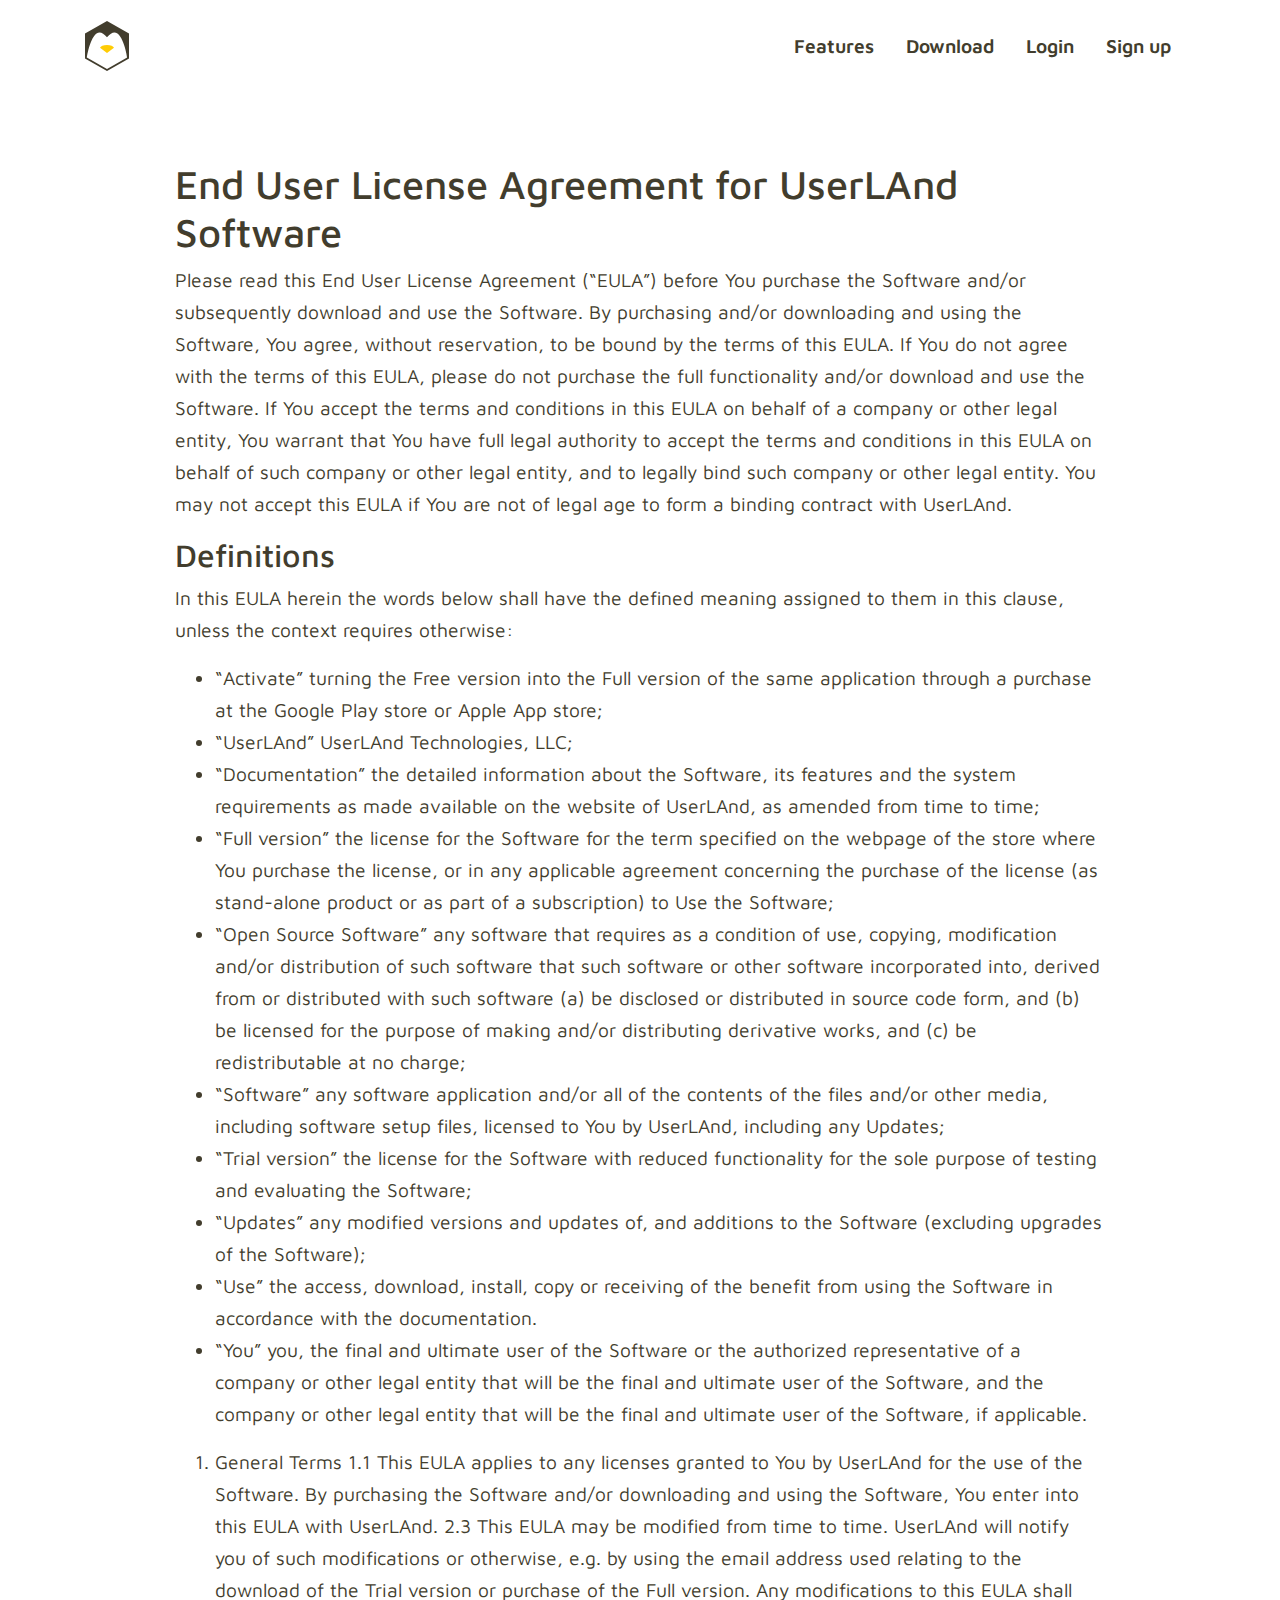
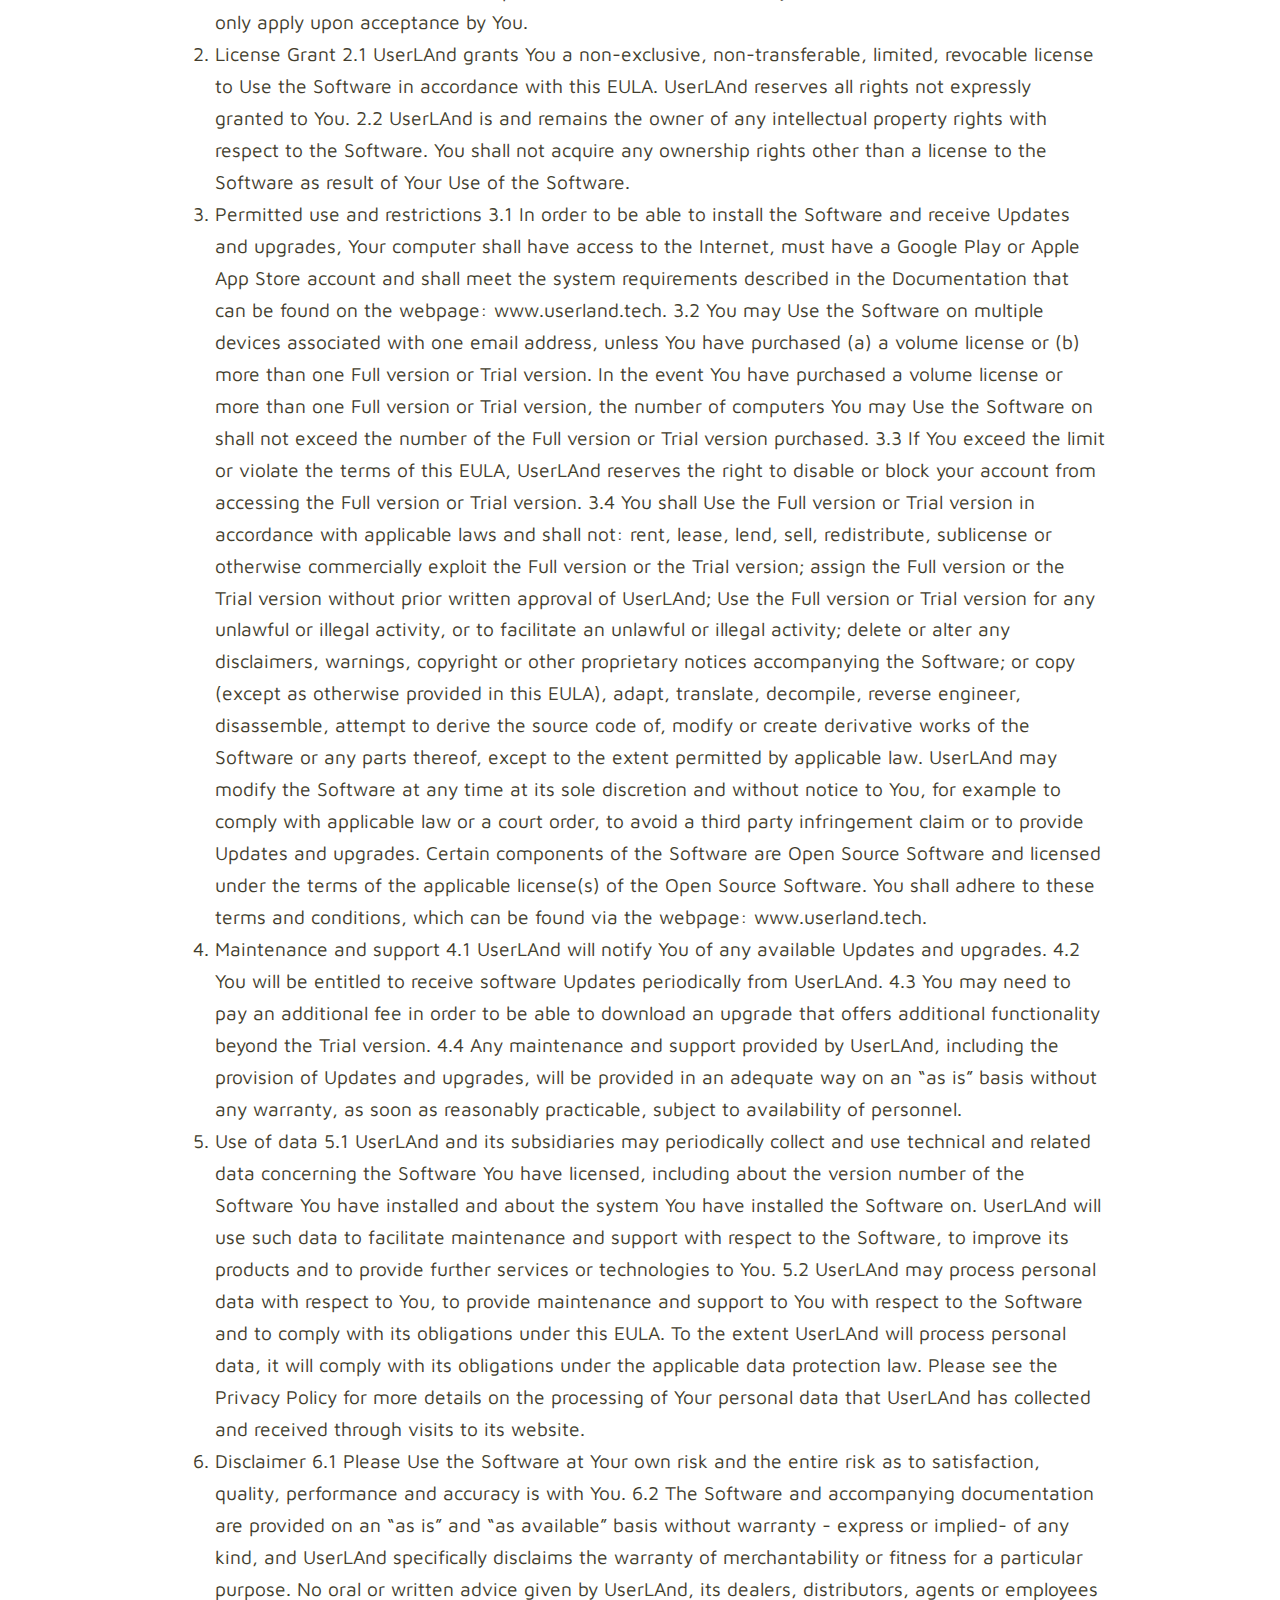
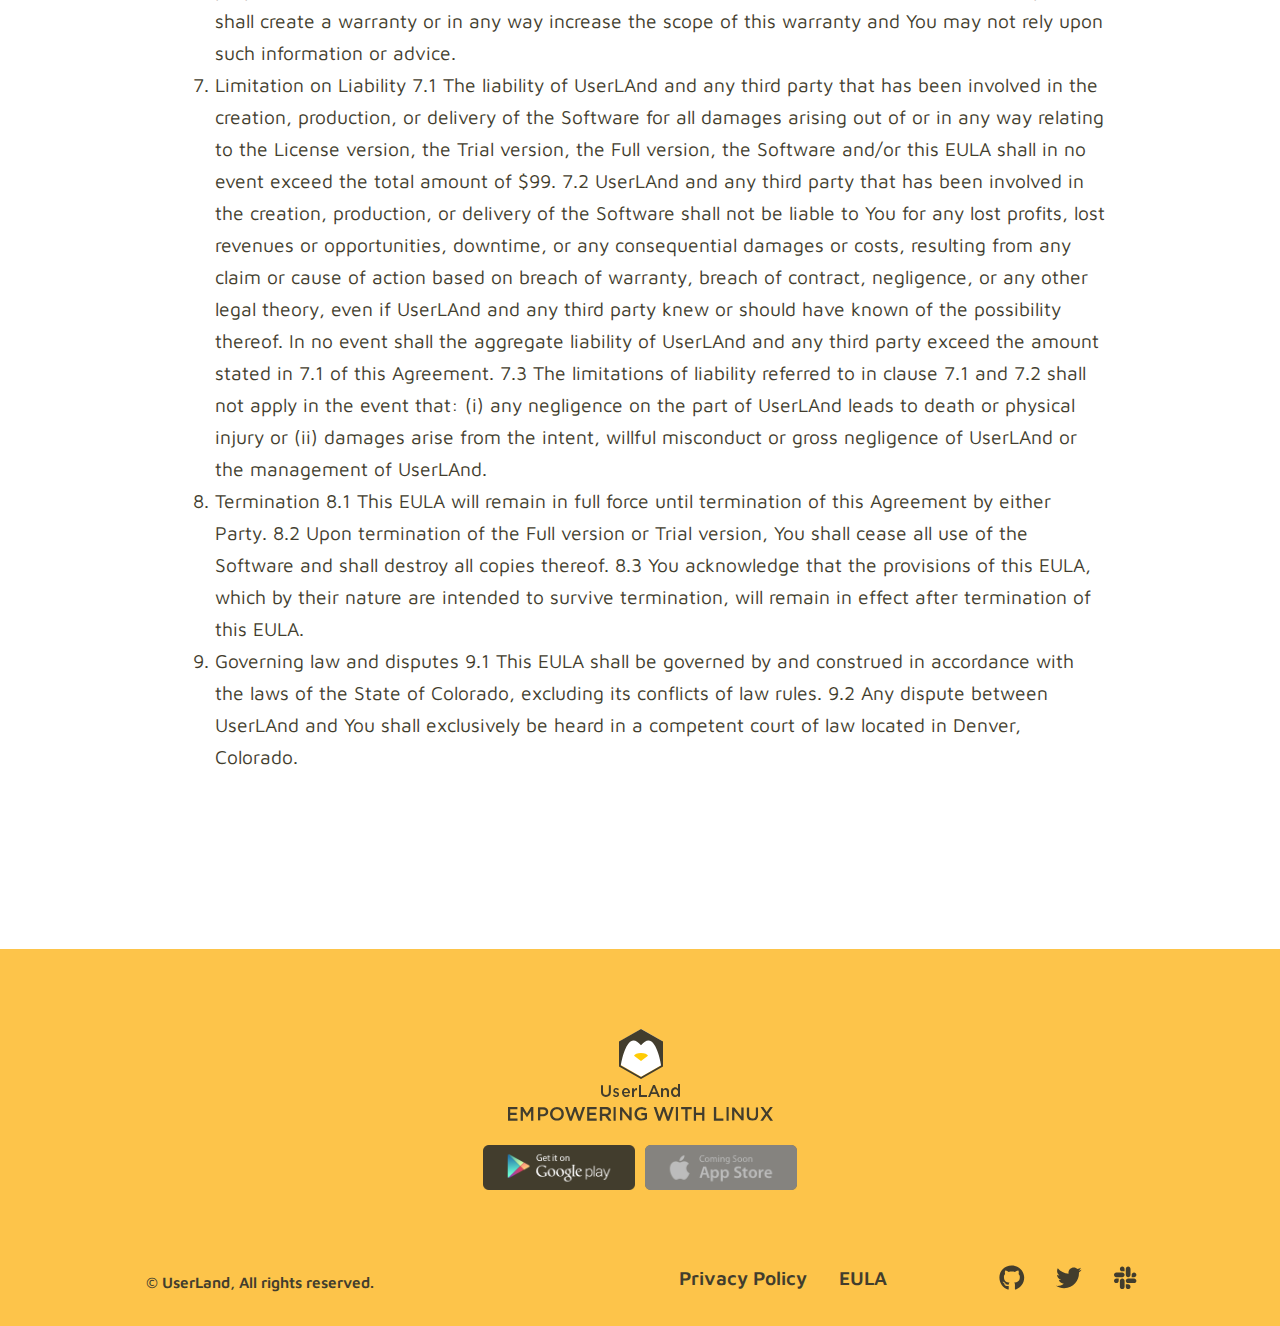
==== commit d6e54cde: "Updates" ====
--- a/eula/index.html
+++ b/eula/index.html
@@ -1 +1,43 @@
-<!DOCTYPE html><html lang="en"><head><meta charset="utf-8"><style type="text/css">svg:not(:root).svg-inline--fa{overflow:visible}.svg-inline--fa{display:inline-block;font-size:inherit;height:1em;overflow:visible;vertical-align:-.125em}.svg-inline--fa.fa-lg{vertical-align:-.225em}.svg-inline--fa.fa-w-1{width:.0625em}.svg-inline--fa.fa-w-2{width:.125em}.svg-inline--fa.fa-w-3{width:.1875em}.svg-inline--fa.fa-w-4{width:.25em}.svg-inline--fa.fa-w-5{width:.3125em}.svg-inline--fa.fa-w-6{width:.375em}.svg-inline--fa.fa-w-7{width:.4375em}.svg-inline--fa.fa-w-8{width:.5em}.svg-inline--fa.fa-w-9{width:.5625em}.svg-inline--fa.fa-w-10{width:.625em}.svg-inline--fa.fa-w-11{width:.6875em}.svg-inline--fa.fa-w-12{width:.75em}.svg-inline--fa.fa-w-13{width:.8125em}.svg-inline--fa.fa-w-14{width:.875em}.svg-inline--fa.fa-w-15{width:.9375em}.svg-inline--fa.fa-w-16{width:1em}.svg-inline--fa.fa-w-17{width:1.0625em}.svg-inline--fa.fa-w-18{width:1.125em}.svg-inline--fa.fa-w-19{width:1.1875em}.svg-inline--fa.fa-w-20{width:1.25em}.svg-inline--fa.fa-pull-left{margin-right:.3em;width:auto}.svg-inline--fa.fa-pull-right{margin-left:.3em;width:auto}.svg-inline--fa.fa-border{height:1.5em}.svg-inline--fa.fa-li{width:2em}.svg-inline--fa.fa-fw{width:1.25em}.fa-layers svg.svg-inline--fa{bottom:0;left:0;margin:auto;position:absolute;right:0;top:0}.fa-layers{display:inline-block;height:1em;position:relative;text-align:center;vertical-align:-.125em;width:1em}.fa-layers svg.svg-inline--fa{-webkit-transform-origin:center center;transform-origin:center center}.fa-layers-counter,.fa-layers-text{display:inline-block;position:absolute;text-align:center}.fa-layers-text{left:50%;top:50%;-webkit-transform:translate(-50%,-50%);transform:translate(-50%,-50%);-webkit-transform-origin:center center;transform-origin:center center}.fa-layers-counter{background-color:#ff253a;border-radius:1em;-webkit-box-sizing:border-box;box-sizing:border-box;color:#fff;height:1.5em;line-height:1;max-width:5em;min-width:1.5em;overflow:hidden;padding:.25em;right:0;text-overflow:ellipsis;top:0;-webkit-transform:scale(.25);transform:scale(.25);-webkit-transform-origin:top right;transform-origin:top right}.fa-layers-bottom-right{bottom:0;right:0;top:auto;-webkit-transform:scale(.25);transform:scale(.25);-webkit-transform-origin:bottom right;transform-origin:bottom right}.fa-layers-bottom-left{bottom:0;left:0;right:auto;top:auto;-webkit-transform:scale(.25);transform:scale(.25);-webkit-transform-origin:bottom left;transform-origin:bottom left}.fa-layers-top-right{right:0;top:0;-webkit-transform:scale(.25);transform:scale(.25);-webkit-transform-origin:top right;transform-origin:top right}.fa-layers-top-left{left:0;right:auto;top:0;-webkit-transform:scale(.25);transform:scale(.25);-webkit-transform-origin:top left;transform-origin:top left}.fa-lg{font-size:1.3333333333em;line-height:.75em;vertical-align:-.0667em}.fa-xs{font-size:.75em}.fa-sm{font-size:.875em}.fa-1x{font-size:1em}.fa-2x{font-size:2em}.fa-3x{font-size:3em}.fa-4x{font-size:4em}.fa-5x{font-size:5em}.fa-6x{font-size:6em}.fa-7x{font-size:7em}.fa-8x{font-size:8em}.fa-9x{font-size:9em}.fa-10x{font-size:10em}.fa-fw{text-align:center;width:1.25em}.fa-ul{list-style-type:none;margin-left:2.5em;padding-left:0}.fa-ul>li{position:relative}.fa-li{left:-2em;position:absolute;text-align:center;width:2em;line-height:inherit}.fa-border{border:solid .08em #eee;border-radius:.1em;padding:.2em .25em .15em}.fa-pull-left{float:left}.fa-pull-right{float:right}.fa.fa-pull-left,.fab.fa-pull-left,.fal.fa-pull-left,.far.fa-pull-left,.fas.fa-pull-left{margin-right:.3em}.fa.fa-pull-right,.fab.fa-pull-right,.fal.fa-pull-right,.far.fa-pull-right,.fas.fa-pull-right{margin-left:.3em}.fa-spin{-webkit-animation:fa-spin 2s infinite linear;animation:fa-spin 2s infinite linear}.fa-pulse{-webkit-animation:fa-spin 1s infinite steps(8);animation:fa-spin 1s infinite steps(8)}@-webkit-keyframes fa-spin{0%{-webkit-transform:rotate(0);transform:rotate(0)}100%{-webkit-transform:rotate(360deg);transform:rotate(360deg)}}@keyframes fa-spin{0%{-webkit-transform:rotate(0);transform:rotate(0)}100%{-webkit-transform:rotate(360deg);transform:rotate(360deg)}}.fa-rotate-90{-webkit-transform:rotate(90deg);transform:rotate(90deg)}.fa-rotate-180{-webkit-transform:rotate(180deg);transform:rotate(180deg)}.fa-rotate-270{-webkit-transform:rotate(270deg);transform:rotate(270deg)}.fa-flip-horizontal{-webkit-transform:scale(-1,1);transform:scale(-1,1)}.fa-flip-vertical{-webkit-transform:scale(1,-1);transform:scale(1,-1)}.fa-flip-both,.fa-flip-horizontal.fa-flip-vertical{-webkit-transform:scale(-1,-1);transform:scale(-1,-1)}:root .fa-flip-both,:root .fa-flip-horizontal,:root .fa-flip-vertical,:root .fa-rotate-180,:root .fa-rotate-270,:root .fa-rotate-90{-webkit-filter:none;filter:none}.fa-stack{display:inline-block;height:2em;position:relative;width:2.5em}.fa-stack-1x,.fa-stack-2x{bottom:0;left:0;margin:auto;position:absolute;right:0;top:0}.svg-inline--fa.fa-stack-1x{height:1em;width:1.25em}.svg-inline--fa.fa-stack-2x{height:2em;width:2.5em}.fa-inverse{color:#fff}.sr-only{border:0;clip:rect(0,0,0,0);height:1px;margin:-1px;overflow:hidden;padding:0;position:absolute;width:1px}.sr-only-focusable:active,.sr-only-focusable:focus{clip:auto;height:auto;margin:0;overflow:visible;position:static;width:auto}</style><link href="/favicon.ico" rel="shortcut icon"><meta content="width=device-width,initial-scale=1,shrink-to-fit=no" name="viewport"><meta content="#000000" name="theme-color"><title>UserLAnd - Use Linux Anywhere</title><link href="/static/css/1.c7bc8843.chunk.css" rel="stylesheet"><link href="/static/css/main.56591475.chunk.css" rel="stylesheet"><link href="https://fonts.googleapis.com" rel="preconnect"><link href="http://userland.tech/" rel="canonical" data-react-helmet="true"><meta content="Get the full power of Linux on your Android. The easiest way to run a Linux distribution or application on Android. Download Now!" data-react-helmet="true" name="description"><meta content="UserLAnd - Use Linux Anywhere" data-react-helmet="true" property="og:title"><meta content="Get the full power of Linux on your Android. The easiest way to run a Linux distribution or application on Android. Download Now!" data-react-helmet="true" property="og:description"><meta content="website" data-react-helmet="true" property="og:type"><meta content="https://res.cloudinary.com/dmv3djaoq/image/upload/v1540821843/UserLand_Logo_RGB_Yellow_ysuigp.jpg" data-react-helmet="true" property="og:image"><meta content="http://userland.tech/" data-react-helmet="true" property="og:url"><meta content="summary_large_image" data-react-helmet="true" name="twitter:card"><meta content="@userlandtech" data-react-helmet="true" name="twitter:site"><meta content="@CorbinChampion" data-react-helmet="true" name="twitter:creator"><meta content="UserLAnd - Use Linux Anywhere" data-react-helmet="true" name="twitter:title"><meta content="Get the full power of Linux on your Android. The easiest way to run a Linux distribution or application on Android. Download Now!" data-react-helmet="true" name="twitter:description"><meta content="https://res.cloudinary.com/dmv3djaoq/image/upload/v1540821843/UserLand_Logo_RGB_Yellow_ysuigp.jpg" data-react-helmet="true" name="twitter:image"><link href="https://fonts.gstatic.com" rel="preconnect"><link href="/static/js/1.5fde2dd9.chunk.js" rel="preload" as="script"><link href="/static/js/main.ae3777bc.chunk.js" rel="preload" as="script"></head><body><noscript>You need to enable JavaScript to run this app.</noscript><div id="root"><div class="App"><div><nav class="navbar navbar-expand-lg pt-3 position-absolute w-100"><div class="container"><a class="navbar-brand" href="/" aria-label="home" title="Go to Home Page"><svg xmlns="http://www.w3.org/2000/svg" height="50" width="44"><g fill="none" fill-rule="evenodd"><path d="M22.1750294.00046655L1.35005871 11.9439706v23.8871278L22.1750294 47.7747222 43 35.8310984V11.9439706z" fill="#FFF"></path><path d="M22 47.90788L1.84101964 36.45394S7.61810896-1.79498302 22 16.3229741C36.381891-1.79498302 42.1589804 36.45394 42.1589804 36.45394L22 47.90788zM22 0L0 12.4999373v25L22 50l22-12.5000627v-25L22 0z" fill="#423D2D"></path><path d="M28.9823818 26.7176932C28.4931284 25.1811671 25.5540587 24 22 24c-3.5541855 0-6.4931284 1.1811671-6.9823818 2.7176932H15l.0144495.0108364L22 32l6.9855505-5.2714704L29 26.7176932h-.0176182" fill="#FFCC05"></path></g></svg></a><ul class="flex-row navbar-nav ml-auto"><li class="nav-item mr-3"><a class="nav-link" href="/jobs">Jobs</a></li><li class="nav-item mr-3"><a class="nav-link" href="https://github.com/CypherpunkArmory/UserLAnd/issues">Support</a></li><li class="nav-item"><a class="nav-link" href="https://github.com/CypherpunkArmory/UserLAnd" aria-label="twitter"><svg xmlns="http://www.w3.org/2000/svg" aria-hidden="true" class="svg-inline--fa fa-github fa-w-16 fa-lg" data-icon="github" data-prefix="fab" focusable="false" role="img" viewBox="0 0 496 512"><path d="M165.9 397.4c0 2-2.3 3.6-5.2 3.6-3.3.3-5.6-1.3-5.6-3.6 0-2 2.3-3.6 5.2-3.6 3-.3 5.6 1.3 5.6 3.6zm-31.1-4.5c-.7 2 1.3 4.3 4.3 4.9 2.6 1 5.6 0 6.2-2s-1.3-4.3-4.3-5.2c-2.6-.7-5.5.3-6.2 2.3zm44.2-1.7c-2.9.7-4.9 2.6-4.6 4.9.3 2 2.9 3.3 5.9 2.6 2.9-.7 4.9-2.6 4.6-4.6-.3-1.9-3-3.2-5.9-2.9zM244.8 8C106.1 8 0 113.3 0 252c0 110.9 69.8 205.8 169.5 239.2 12.8 2.3 17.3-5.6 17.3-12.1 0-6.2-.3-40.4-.3-61.4 0 0-70 15-84.7-29.8 0 0-11.4-29.1-27.8-36.6 0 0-22.9-15.7 1.6-15.4 0 0 24.9 2 38.6 25.8 21.9 38.6 58.6 27.5 72.9 20.9 2.3-16 8.8-27.1 16-33.7-55.9-6.2-112.3-14.3-112.3-110.5 0-27.5 7.6-41.3 23.6-58.9-2.6-6.5-11.1-33.3 2.6-67.9 20.9-6.5 69 27 69 27 20-5.6 41.5-8.5 62.8-8.5s42.8 2.9 62.8 8.5c0 0 48.1-33.6 69-27 13.7 34.7 5.2 61.4 2.6 67.9 16 17.7 25.8 31.5 25.8 58.9 0 96.5-58.9 104.2-114.8 110.5 9.2 7.9 17 22.9 17 46.4 0 33.7-.3 75.4-.3 83.6 0 6.5 4.6 14.4 17.3 12.1C428.2 457.8 496 362.9 496 252 496 113.3 383.5 8 244.8 8zM97.2 352.9c-1.3 1-1 3.3.7 5.2 1.6 1.6 3.9 2.3 5.2 1 1.3-1 1-3.3-.7-5.2-1.6-1.6-3.9-2.3-5.2-1zm-10.8-8.1c-.7 1.3.3 2.9 2.3 3.9 1.6 1 3.6.7 4.3-.7.7-1.3-.3-2.9-2.3-3.9-2-.6-3.6-.3-4.3.7zm32.4 35.6c-1.6 1.3-1 4.3 1.3 6.2 2.3 2.3 5.2 2.6 6.5 1 1.3-1.3.7-4.3-1.3-6.2-2.2-2.3-5.2-2.6-6.5-1zm-11.4-14.7c-1.6 1-1.6 3.6 0 5.9 1.6 2.3 4.3 3.3 5.6 2.3 1.6-1.3 1.6-3.9 0-6.2-1.4-2.3-4-3.3-5.6-2z" fill="currentColor"></path></svg></a></li></ul></div></nav><div class="default-page"><div class="container"><h1>End User License Agreement for UserLAnd Software</h1><p>Please read this End User License Agreement (“EULA”) before You purchase the Software and/or subsequently download and use the Software. By purchasing and/or downloading and using the Software, You agree, without reservation, to be bound by the terms of this EULA. If You do not agree with the terms of this EULA, please do not purchase the full functionality and/or download and use the Software. If You accept the terms and conditions in this EULA on behalf of a company or other legal entity, You warrant that You have full legal authority to accept the terms and conditions in this EULA on behalf of such company or other legal entity, and to legally bind such company or other legal entity. You may not accept this EULA if You are not of legal age to form a binding contract with UserLAnd.</p><h2>Definitions</h2><p>In this EULA herein the words below shall have the defined meaning assigned to them in this clause, unless the context requires otherwise:</p><ul><li>“Activate” turning the Free version into the Full version of the same application through a purchase at the Google Play store or Apple App store;</li><li>“UserLAnd” UserLAnd Technologies, LLC;</li><li>“Documentation” the detailed information about the Software, its features and the system requirements as made available on the website of UserLAnd, as amended from time to time;</li><li>“Full version” the license for the Software for the term specified on the webpage of the store where You purchase the license, or in any applicable agreement concerning the purchase of the license (as stand-alone product or as part of a subscription) to Use the Software;</li><li>“Open Source Software” any software that requires as a condition of use, copying, modification and/or distribution of such software that such software or other software incorporated into, derived from or distributed with such software (a) be disclosed or distributed in source code form, and (b) be licensed for the purpose of making and/or distributing derivative works, and (c) be redistributable at no charge;</li><li>“Software” any software application and/or all of the contents of the files and/or other media, including software setup files, licensed to You by UserLAnd, including any Updates;</li><li>“Trial version” the license for the Software with reduced functionality for the sole purpose of testing and evaluating the Software;</li><li>“Updates” any modified versions and updates of, and additions to the Software (excluding upgrades of the Software);</li><li>“Use” the access, download, install, copy or receiving of the benefit from using the Software in accordance with the documentation.</li><li>“You” you, the final and ultimate user of the Software or the authorized representative of a company or other legal entity that will be the final and ultimate user of the Software, and the company or other legal entity that will be the final and ultimate user of the Software, if applicable.</li></ul><ol><li>General Terms 1.1 This EULA applies to any licenses granted to You by UserLAnd for the use of the Software. By purchasing the Software and/or downloading and using the Software, You enter into this EULA with UserLAnd. 2.3 This EULA may be modified from time to time. UserLAnd will notify you of such modifications or otherwise, e.g. by using the email address used relating to the download of the Trial version or purchase of the Full version. Any modifications to this EULA shall only apply upon acceptance by You.</li><li>License Grant 2.1 UserLAnd grants You a non-exclusive, non-transferable, limited, revocable license to Use the Software in accordance with this EULA. UserLAnd reserves all rights not expressly granted to You. 2.2 UserLAnd is and remains the owner of any intellectual property rights with respect to the Software. You shall not acquire any ownership rights other than a license to the Software as result of Your Use of the Software.</li><li>Permitted use and restrictions 3.1 In order to be able to install the Software and receive Updates and upgrades, Your computer shall have access to the Internet, must have a Google Play or Apple App Store account and shall meet the system requirements described in the Documentation that can be found on the webpage: www.userland.tech. 3.2 You may Use the Software on multiple devices associated with one email address, unless You have purchased (a) a volume license or (b) more than one Full version or Trial version. In the event You have purchased a volume license or more than one Full version or Trial version, the number of computers You may Use the Software on shall not exceed the number of the Full version or Trial version purchased. 3.3 If You exceed the limit or violate the terms of this EULA, UserLAnd reserves the right to disable or block your account from accessing the Full version or Trial version. 3.4 You shall Use the Full version or Trial version in accordance with applicable laws and shall not: rent, lease, lend, sell, redistribute, sublicense or otherwise commercially exploit the Full version or the Trial version; assign the Full version or the Trial version without prior written approval of UserLAnd; Use the Full version or Trial version for any unlawful or illegal activity, or to facilitate an unlawful or illegal activity; delete or alter any disclaimers, warnings, copyright or other proprietary notices accompanying the Software; or copy (except as otherwise provided in this EULA), adapt, translate, decompile, reverse engineer, disassemble, attempt to derive the source code of, modify or create derivative works of the Software or any parts thereof, except to the extent permitted by applicable law. UserLAnd may modify the Software at any time at its sole discretion and without notice to You, for example to comply with applicable law or a court order, to avoid a third party infringement claim or to provide Updates and upgrades. Certain components of the Software are Open Source Software and licensed under the terms of the applicable license(s) of the Open Source Software. You shall adhere to these terms and conditions, which can be found via the webpage: www.userland.tech.</li><li>Maintenance and support 4.1 UserLAnd will notify You of any available Updates and upgrades. 4.2 You will be entitled to receive software Updates periodically from UserLAnd. 4.3 You may need to pay an additional fee in order to be able to download an upgrade that offers additional functionality beyond the Trial version. 4.4 Any maintenance and support provided by UserLAnd, including the provision of Updates and upgrades, will be provided in an adequate way on an “as is” basis without any warranty, as soon as reasonably practicable, subject to availability of personnel.</li><li>Use of data 5.1 UserLAnd and its subsidiaries may periodically collect and use technical and related data concerning the Software You have licensed, including about the version number of the Software You have installed and about the system You have installed the Software on. UserLAnd will use such data to facilitate maintenance and support with respect to the Software, to improve its products and to provide further services or technologies to You. 5.2 UserLAnd may process personal data with respect to You, to provide maintenance and support to You with respect to the Software and to comply with its obligations under this EULA. To the extent UserLAnd will process personal data, it will comply with its obligations under the applicable data protection law. Please see the Privacy Policy for more details on the processing of Your personal data that UserLAnd has collected and received through visits to its website.</li><li>Disclaimer 6.1 Please Use the Software at Your own risk and the entire risk as to satisfaction, quality, performance and accuracy is with You. 6.2 The Software and accompanying documentation are provided on an “as is” and “as available” basis without warranty - express or implied- of any kind, and UserLAnd specifically disclaims the warranty of merchantability or fitness for a particular purpose. No oral or written advice given by UserLAnd, its dealers, distributors, agents or employees shall create a warranty or in any way increase the scope of this warranty and You may not rely upon such information or advice.</li><li>Limitation on Liability 7.1 The liability of UserLAnd and any third party that has been involved in the creation, production, or delivery of the Software for all damages arising out of or in any way relating to the License version, the Trial version, the Full version, the Software and/or this EULA shall in no event exceed the total amount of $99. 7.2 UserLAnd and any third party that has been involved in the creation, production, or delivery of the Software shall not be liable to You for any lost profits, lost revenues or opportunities, downtime, or any consequential damages or costs, resulting from any claim or cause of action based on breach of warranty, breach of contract, negligence, or any other legal theory, even if UserLAnd and any third party knew or should have known of the possibility thereof. In no event shall the aggregate liability of UserLAnd and any third party exceed the amount stated in 7.1 of this Agreement. 7.3 The limitations of liability referred to in clause 7.1 and 7.2 shall not apply in the event that: (i) any negligence on the part of UserLAnd leads to death or physical injury or (ii) damages arise from the intent, willful misconduct or gross negligence of UserLAnd or the management of UserLAnd.</li><li>Termination 8.1 This EULA will remain in full force until termination of this Agreement by either Party. 8.2 Upon termination of the Full version or Trial version, You shall cease all use of the Software and shall destroy all copies thereof. 8.3 You acknowledge that the provisions of this EULA, which by their nature are intended to survive termination, will remain in effect after termination of this EULA.</li><li>Governing law and disputes 9.1 This EULA shall be governed by and construed in accordance with the laws of the State of Colorado, excluding its conflicts of law rules. 9.2 Any dispute between UserLAnd and You shall exclusively be heard in a competent court of law located in Denver, Colorado.</li></ol></div></div><footer class="footer"><div class="container"><div class="row"><div class="footer__logo col-12"><img alt="UserLAnd Logo" class="img-fluid" src="/static/media/LogoHeader.a5a83f1d.svg"></div><div class="footer__cta col-12"><a class="btn-google" href="https://play.google.com/store/apps/details?id=tech.ula&hl=en" aria-label="google play download" title="Download UserLAnd" role="button"><img alt="Google Play" class="img-fluid" src="[data-uri]"></a><span aria-label="apple store coming soon" class="btn-apple" role="presentation"><img alt="App Store" class="img-fluid" src="[data-uri]"></span></div><nav class="footer__nav navbar col-12 offset-lg-2 col-lg-3 order-md-2"><ul class="flex-row navbar-nav"><li class="nav-item"><a class="nav-link" href="/policy">privacy policy</a></li><li class="nav-item"><a class="nav-link" href="/eula">EULA</a></li></ul></nav><nav class="footer__nav navbar col-12 col-lg-3 order-md-3"><ul class="flex-row navbar-nav"><li class="nav-item"><a class="nav-link" href="https://github.com/CypherpunkArmory/UserLAnd" aria-label="github"><svg xmlns="http://www.w3.org/2000/svg" aria-hidden="true" class="svg-inline--fa fa-github fa-w-16 fa-lg" data-icon="github" data-prefix="fab" focusable="false" role="img" viewBox="0 0 496 512"><path d="M165.9 397.4c0 2-2.3 3.6-5.2 3.6-3.3.3-5.6-1.3-5.6-3.6 0-2 2.3-3.6 5.2-3.6 3-.3 5.6 1.3 5.6 3.6zm-31.1-4.5c-.7 2 1.3 4.3 4.3 4.9 2.6 1 5.6 0 6.2-2s-1.3-4.3-4.3-5.2c-2.6-.7-5.5.3-6.2 2.3zm44.2-1.7c-2.9.7-4.9 2.6-4.6 4.9.3 2 2.9 3.3 5.9 2.6 2.9-.7 4.9-2.6 4.6-4.6-.3-1.9-3-3.2-5.9-2.9zM244.8 8C106.1 8 0 113.3 0 252c0 110.9 69.8 205.8 169.5 239.2 12.8 2.3 17.3-5.6 17.3-12.1 0-6.2-.3-40.4-.3-61.4 0 0-70 15-84.7-29.8 0 0-11.4-29.1-27.8-36.6 0 0-22.9-15.7 1.6-15.4 0 0 24.9 2 38.6 25.8 21.9 38.6 58.6 27.5 72.9 20.9 2.3-16 8.8-27.1 16-33.7-55.9-6.2-112.3-14.3-112.3-110.5 0-27.5 7.6-41.3 23.6-58.9-2.6-6.5-11.1-33.3 2.6-67.9 20.9-6.5 69 27 69 27 20-5.6 41.5-8.5 62.8-8.5s42.8 2.9 62.8 8.5c0 0 48.1-33.6 69-27 13.7 34.7 5.2 61.4 2.6 67.9 16 17.7 25.8 31.5 25.8 58.9 0 96.5-58.9 104.2-114.8 110.5 9.2 7.9 17 22.9 17 46.4 0 33.7-.3 75.4-.3 83.6 0 6.5 4.6 14.4 17.3 12.1C428.2 457.8 496 362.9 496 252 496 113.3 383.5 8 244.8 8zM97.2 352.9c-1.3 1-1 3.3.7 5.2 1.6 1.6 3.9 2.3 5.2 1 1.3-1 1-3.3-.7-5.2-1.6-1.6-3.9-2.3-5.2-1zm-10.8-8.1c-.7 1.3.3 2.9 2.3 3.9 1.6 1 3.6.7 4.3-.7.7-1.3-.3-2.9-2.3-3.9-2-.6-3.6-.3-4.3.7zm32.4 35.6c-1.6 1.3-1 4.3 1.3 6.2 2.3 2.3 5.2 2.6 6.5 1 1.3-1.3.7-4.3-1.3-6.2-2.2-2.3-5.2-2.6-6.5-1zm-11.4-14.7c-1.6 1-1.6 3.6 0 5.9 1.6 2.3 4.3 3.3 5.6 2.3 1.6-1.3 1.6-3.9 0-6.2-1.4-2.3-4-3.3-5.6-2z" fill="currentColor"></path></svg></a></li><li class="nav-item"><a class="nav-link" href="https://twitter.com/userlandtech" aria-label="twitter"><svg xmlns="http://www.w3.org/2000/svg" aria-hidden="true" class="svg-inline--fa fa-twitter fa-w-16 fa-lg" data-icon="twitter" data-prefix="fab" focusable="false" role="img" viewBox="0 0 512 512"><path d="M459.37 151.716c.325 4.548.325 9.097.325 13.645 0 138.72-105.583 298.558-298.558 298.558-59.452 0-114.68-17.219-161.137-47.106 8.447.974 16.568 1.299 25.34 1.299 49.055 0 94.213-16.568 130.274-44.832-46.132-.975-84.792-31.188-98.112-72.772 6.498.974 12.995 1.624 19.818 1.624 9.421 0 18.843-1.3 27.614-3.573-48.081-9.747-84.143-51.98-84.143-102.985v-1.299c13.969 7.797 30.214 12.67 47.431 13.319-28.264-18.843-46.781-51.005-46.781-87.391 0-19.492 5.197-37.36 14.294-52.954 51.655 63.675 129.3 105.258 216.365 109.807-1.624-7.797-2.599-15.918-2.599-24.04 0-57.828 46.782-104.934 104.934-104.934 30.213 0 57.502 12.67 76.67 33.137 23.715-4.548 46.456-13.32 66.599-25.34-7.798 24.366-24.366 44.833-46.132 57.827 21.117-2.273 41.584-8.122 60.426-16.243-14.292 20.791-32.161 39.308-52.628 54.253z" fill="currentColor"></path></svg></a></li><li class="nav-item"><a class="nav-link" href="https://communityinviter.com/apps/userlandtech/userland" aria-label="slack"><svg xmlns="http://www.w3.org/2000/svg" aria-hidden="true" class="svg-inline--fa fa-slack fa-w-14 fa-lg" data-icon="slack" data-prefix="fab" focusable="false" role="img" viewBox="0 0 448 512"><path d="M94.12 315.1c0 25.9-21.16 47.06-47.06 47.06S0 341 0 315.1c0-25.9 21.16-47.06 47.06-47.06h47.06v47.06zm23.72 0c0-25.9 21.16-47.06 47.06-47.06s47.06 21.16 47.06 47.06v117.84c0 25.9-21.16 47.06-47.06 47.06s-47.06-21.16-47.06-47.06V315.1zm47.06-188.98c-25.9 0-47.06-21.16-47.06-47.06S139 32 164.9 32s47.06 21.16 47.06 47.06v47.06H164.9zm0 23.72c25.9 0 47.06 21.16 47.06 47.06s-21.16 47.06-47.06 47.06H47.06C21.16 243.96 0 222.8 0 196.9s21.16-47.06 47.06-47.06H164.9zm188.98 47.06c0-25.9 21.16-47.06 47.06-47.06 25.9 0 47.06 21.16 47.06 47.06s-21.16 47.06-47.06 47.06h-47.06V196.9zm-23.72 0c0 25.9-21.16 47.06-47.06 47.06-25.9 0-47.06-21.16-47.06-47.06V79.06c0-25.9 21.16-47.06 47.06-47.06 25.9 0 47.06 21.16 47.06 47.06V196.9zM283.1 385.88c25.9 0 47.06 21.16 47.06 47.06 0 25.9-21.16 47.06-47.06 47.06-25.9 0-47.06-21.16-47.06-47.06v-47.06h47.06zm0-23.72c-25.9 0-47.06-21.16-47.06-47.06 0-25.9 21.16-47.06 47.06-47.06h117.84c25.9 0 47.06 21.16 47.06 47.06 0 25.9-21.16 47.06-47.06 47.06H283.1z" fill="currentColor"></path></svg></a></li></ul></nav><small class="footer__copy col-12 col-lg-4 order-md-1">© UserLand, All rights reserved.</small></div></div></footer></div></div></div><script>!function(l){function e(e){for(var r,t,n=e[0],o=e[1],u=e[2],f=0,i=[];f<n.length;f++)t=n[f],p[t]&&i.push(p[t][0]),p[t]=0;for(r in o)Object.prototype.hasOwnProperty.call(o,r)&&(l[r]=o[r]);for(s&&s(e);i.length;)i.shift()();return c.push.apply(c,u||[]),a()}function a(){for(var e,r=0;r<c.length;r++){for(var t=c[r],n=!0,o=1;o<t.length;o++){var u=t[o];0!==p[u]&&(n=!1)}n&&(c.splice(r--,1),e=f(f.s=t[0]))}return e}var t={},p={2:0},c=[];function f(e){if(t[e])return t[e].exports;var r=t[e]={i:e,l:!1,exports:{}};return l[e].call(r.exports,r,r.exports,f),r.l=!0,r.exports}f.m=l,f.c=t,f.d=function(e,r,t){f.o(e,r)||Object.defineProperty(e,r,{enumerable:!0,get:t})},f.r=function(e){"undefined"!=typeof Symbol&&Symbol.toStringTag&&Object.defineProperty(e,Symbol.toStringTag,{value:"Module"}),Object.defineProperty(e,"__esModule",{value:!0})},f.t=function(r,e){if(1&e&&(r=f(r)),8&e)return r;if(4&e&&"object"==typeof r&&r&&r.__esModule)return r;var t=Object.create(null);if(f.r(t),Object.defineProperty(t,"default",{enumerable:!0,value:r}),2&e&&"string"!=typeof r)for(var n in r)f.d(t,n,function(e){return r[e]}.bind(null,n));return t},f.n=function(e){var r=e&&e.__esModule?function(){return e.default}:function(){return e};return f.d(r,"a",r),r},f.o=function(e,r){return Object.prototype.hasOwnProperty.call(e,r)},f.p="/";var r=window.webpackJsonp=window.webpackJsonp||[],n=r.push.bind(r);r.push=e,r=r.slice();for(var o=0;o<r.length;o++)e(r[o]);var s=n;a()}([])</script><script src="/static/js/1.5fde2dd9.chunk.js"></script><script src="/static/js/main.ae3777bc.chunk.js"></script></body></html>+<!DOCTYPE html><html lang="en"><head><meta charSet="utf-8"/><meta http-equiv="x-ua-compatible" content="ie=edge"/><meta name="viewport" content="width=device-width, initial-scale=1, shrink-to-fit=no"/><style data-href="/styles.85f31be211428330cc62.css">@import url(https://fonts.googleapis.com/css?family=Maven+Pro:400,500,700,900);@import url(https://fonts.googleapis.com/css?family=Signika:700);.notfound{height:60vh;min-height:25rem;display:flex;flex-direction:column;justify-content:center;align-items:center}.notfound__body{text-align:center}.notfound__body h1{font-size:10rem}.notfound__body p{font-size:1.5rem}.download-module--download--1Zm43{position:relative;text-align:center;margin-bottom:7rem}.download-module--download__btn--VraNa{text-transform:none;font-weight:600!important}.download-module--download__list--QSfTA{margin:0 0 5rem;padding:0;list-style:none;display:flex;justify-content:space-between;flex-wrap:wrap}@media screen and (min-width:769px){.download-module--download__list--QSfTA{width:90%;margin-left:auto;margin-right:auto;justify-content:space-around}}.download-module--platform__logo--2qoaA{margin-bottom:1rem;width:50px;height:auto}.download-module--platform__alternatives--3TCNM{display:none}.download-module--platform--2O5YU .download-module--icon--3o1Qu{width:7rem;height:7rem;display:flex;flex-direction:column;justify-content:center;align-items:center;border-radius:1.3rem;cursor:pointer;-webkit-transition:all .2s ease;transition:all .2s ease}.download-module--platform--2O5YU .download-module--icon--3o1Qu h6{margin:0;color:#ebebeb;font-weight:600}.download-module--platform--2O5YU .download-module--icon__shape--17SaR{fill:#ebebeb}@media screen and (min-width:510px){.download-module--platform--2O5YU .download-module--icon--3o1Qu{width:10rem;height:10rem}}.download-module--platform_active--1mCCZ .download-module--platform__alternatives--3TCNM{text-align:center;text-decoration:underline;margin-top:1rem;display:block;max-width:10rem}.download-module--platform_active--1mCCZ .download-module--platform__alternatives--3TCNM a{font-weight:400;display:block;color:#ffcc05}@media screen and (min-width:991px){.download-module--platform_active--1mCCZ .download-module--platform__alternatives--3TCNM a{display:inline-block}.download-module--platform_active--1mCCZ .download-module--platform__alternatives--3TCNM a:not(:last-child){margin-right:.8rem}}.download-module--platform--2O5YU .download-module--icon--3o1Qu:hover,.download-module--platform_active--1mCCZ .download-module--icon--3o1Qu{background:#ffdf7b}.download-module--platform--2O5YU .download-module--icon--3o1Qu:hover h6,.download-module--platform_active--1mCCZ .download-module--icon--3o1Qu h6{color:#fff}.download-module--platform--2O5YU .download-module--icon--3o1Qu:hover .download-module--icon__shape--17SaR,.download-module--platform_active--1mCCZ .download-module--icon--3o1Qu .download-module--icon__shape--17SaR{fill:#fff}.download-module--setup--2X8Rn{display:block;margin-bottom:7rem}.download-module--setup__steps--6wun0{list-style:none;display:block;padding-left:0}.download-module--step--3_kyg{margin-bottom:4rem}.download-module--step__head--1uRq4{margin-bottom:.7rem;font-family:inherit}.download-module--step__head--1uRq4 span{font-family:inherit;color:#fdc44a;margin-right:.3rem}.download-module--step__head--1uRq4 h3{position:relative;font-size:1.4rem}.download-module--step--3_kyg .download-module--code--1VtrB:not(:last-child),.download-module--step--3_kyg a:not(:last-child),.download-module--step--3_kyg p:not(:last-child){margin-bottom:1rem}@media screen and (min-width:769px){.download-module--step--3_kyg{width:70%;max-width:40rem;margin-left:auto;margin-right:auto}.download-module--step--3_kyg:not(:last-child){margin-bottom:7rem}.download-module--step--3_kyg span{position:absolute;left:-1.8rem;margin-right:0;top:0}}.download-module--code--1VtrB{display:inline-block;overflow-x:scroll;border-radius:6px;width:100%;background-color:#3c3c3c;padding:.5rem .8rem}.download-module--code--1VtrB code{color:#fff;padding:0;width:unset;white-space:nowrap}.default-page{padding:10rem 0;width:75%;margin:auto}.features-module--features--355cr{text-align:center}.features-module--features--355cr ul{padding:0 4rem;list-style:none;display:flex;flex-direction:column}.features-module--features--355cr li{margin-bottom:3rem;padding:0 1rem;border-radius:1rem}.features-module--features--355cr li img{height:70px;width:auto;margin-bottom:1.5rem}.features-module--features--355cr li h6{margin-bottom:.6rem;font-size:1.1rem;font-weight:700}@media screen and (min-width:575px){.features-module--features--355cr{text-align:left}.features-module--features--355cr ul{padding:0;flex-direction:row;flex-wrap:wrap;justify-content:space-between}.features-module--features--355cr li{margin-bottom:5rem;max-width:45%}}@media screen and (min-width:991px){.features-module--features--355cr li{max-width:30%}}@media screen and (min-width:1500px){.features-module--features--355cr li{max-width:23%}}.hero{position:relative;padding-top:33%;height:50rem;margin-bottom:4rem;overflow:hidden;background:linear-gradient(-135deg,#ffb751,#fdc149 29%,#ffd652 82%,#ffd900)}.hero:after{content:"";position:absolute;bottom:-1px;width:100%;height:100%;background:url([data-uri]) no-repeat 0 100%;background-size:100% 13vw}.hero__title{font-family:Signika,Maven Pro,sans-serif;font-size:2.7rem}.hero__body{position:relative;z-index:33}.hero__body p{margin-bottom:1.5rem;max-width:90%;font-weight:500}.hero__media{position:absolute;bottom:-5rem;width:30rem;right:-9rem}@media screen and (orientation:landscape){.hero{padding-top:33vh}}@media screen and (min-width:900px){.hero{padding-top:0;margin-bottom:0;display:flex;flex-direction:column;justify-content:center;height:95vh;max-height:56rem}.hero__title{font-size:3.7rem;max-width:50%}.hero__media{bottom:0;width:37rem;right:-12rem;height:auto}.hero__body p{width:50%}}@media screen and (min-width:995px){.hero>.container{position:relative}.hero__media{bottom:-14rem;right:-14rem;width:62vw}}@media screen and (min-width:1200px){.hero__media{bottom:-16rem;right:-16rem;width:60vw;max-width:51rem}}.features{padding-bottom:4rem;background:url([data-uri]) no-repeat bottom;background-size:100% 35%}@media screen and (min-width:992px){.features{background-size:100% 46%}}.feature{display:flex;flex-direction:column}.feature:not(:last-child){margin-bottom:10rem}.feature__title{display:inline-block;position:relative;align-self:baseline;font-size:1.7rem;font-weight:600;margin-bottom:1.4rem;letter-spacing:1px;text-transform:capitalize}.feature__title:after{content:"";position:absolute;top:-.5rem;left:0;width:15%;height:.5rem;background-color:#ffcc05}.feature__media{margin-right:auto;margin-left:auto;position:relative;left:0}.feature_horizontal{text-align:center}.feature_horizontal p{text-align:left}.feature_horizontal .feature__media{width:100%;margin-bottom:4rem}.feature_horizontal .feature__media img{-webkit-filter:drop-shadow(0 9px 30px rgba(193,181,199,.53));filter:drop-shadow(0 9px 30px rgba(193,181,199,.53))}.feature_vertical .feature__media{height:100vw;margin-top:4rem}.feature_vertical .feature__media img{width:auto;height:100%;-webkit-filter:drop-shadow(-9px 0 20px rgba(193,181,199,.53));filter:drop-shadow(-9px 0 20px rgba(193,181,199,.53))}@media screen and (min-width:575px){.feature_vertical .feature__media{height:35rem}}@media screen and (min-width:767px){.feature_horizontal .feature__media{width:35rem}}@media screen and (min-width:800px){.feature_vertical .feature__body,.feature_vertical .feature__media{margin-top:0;flex:0 0 50%}.feature_vertical .feature__body{margin-top:3rem}.feature_vertical{flex-direction:row-reverse}}@media screen and (min-width:992px){.feature{top:-5rem;position:relative}.feature_horizontal .feature__body{margin:auto;width:70%}.feature_vertical .feature__body{display:flex;flex-direction:column;justify-content:flex-end}.feature_vertical .feature__media{flex:0 0 30%}}@media screen and (min-width:1200px){.feature_vertical .feature__body{justify-content:center}}.jobs{padding-bottom:4rem}.jobs__hero{background:url(/static/jobs-117a4e29bc6a81e005475a41fa2fa1cc.jpg) no-repeat;background-size:cover;height:35rem}.jobs__hero>.container{position:relative;z-index:99}.jobs__hero:before{content:"";position:absolute;top:0;left:0;width:100%;height:100%;pointer-events:none;opacity:.7;background:linear-gradient(-135deg,#ffb751,#fdc149 29%,#ffd652 82%,#ffd900)}.jobs__hero .hero__title{border-left:8px solid #fff;padding:0 0 0 1rem}.jobs__section>ul{padding:0;list-style:none}.job{margin-top:5rem}.job__head{margin-bottom:1rem}.job:not(:last-child){border-bottom:2px solid hsla(0,0%,93.7%,.9);padding-bottom:3rem}.job__requirements{margin-bottom:2rem}.job__requirements li{margin-bottom:.4rem}
+
+/*!
+ * Bootstrap v4.3.1 (https://getbootstrap.com/)
+ * Copyright 2011-2019 The Bootstrap Authors
+ * Copyright 2011-2019 Twitter, Inc.
+ * Licensed under MIT (https://github.com/twbs/bootstrap/blob/master/LICENSE)
+ */:root{--blue:#007bff;--indigo:#6610f2;--purple:#6f42c1;--pink:#e83e8c;--red:#dc3545;--orange:#fd7e14;--yellow:#ffc107;--green:#28a745;--teal:#20c997;--cyan:#17a2b8;--white:#fff;--gray:#6c757d;--gray-dark:#343a40;--primary:#007bff;--secondary:#6c757d;--success:#28a745;--info:#17a2b8;--warning:#ffc107;--danger:#dc3545;--light:#f8f9fa;--dark:#343a40;--breakpoint-xs:0;--breakpoint-sm:576px;--breakpoint-md:768px;--breakpoint-lg:992px;--breakpoint-xl:1200px;--font-family-sans-serif:-apple-system,BlinkMacSystemFont,"Segoe UI",Roboto,"Helvetica Neue",Arial,"Noto Sans",sans-serif,"Apple Color Emoji","Segoe UI Emoji","Segoe UI Symbol","Noto Color Emoji";--font-family-monospace:SFMono-Regular,Menlo,Monaco,Consolas,"Liberation Mono","Courier New",monospace}*,:after,:before{box-sizing:border-box}html{font-family:sans-serif;line-height:1.15;-webkit-text-size-adjust:100%;-webkit-tap-highlight-color:transparent}article,aside,figcaption,figure,footer,header,hgroup,main,nav,section{display:block}body{font-family:-apple-system,BlinkMacSystemFont,Segoe UI,Roboto,Helvetica Neue,Arial,Noto Sans,sans-serif,Apple Color Emoji,Segoe UI Emoji,Segoe UI Symbol,Noto Color Emoji;font-size:1rem;font-weight:400;line-height:1.5;color:#212529;text-align:left;background-color:#fff}[tabindex="-1"]:focus{outline:0!important}hr{box-sizing:content-box;height:0;overflow:visible}h1,h2,h3,h4,h5,h6{margin-top:0;margin-bottom:.5rem}p{margin-top:0;margin-bottom:1rem}abbr[data-original-title],abbr[title]{text-decoration:underline;-webkit-text-decoration:underline dotted;text-decoration:underline dotted;cursor:help;border-bottom:0;-webkit-text-decoration-skip-ink:none;text-decoration-skip-ink:none}address{font-style:normal;line-height:inherit}address,dl,ol,ul{margin-bottom:1rem}dl,ol,ul{margin-top:0}ol ol,ol ul,ul ol,ul ul{margin-bottom:0}dt{font-weight:700}dd{margin-bottom:.5rem;margin-left:0}blockquote{margin:0 0 1rem}b,strong{font-weight:bolder}small{font-size:80%}sub,sup{position:relative;font-size:75%;line-height:0;vertical-align:baseline}sub{bottom:-.25em}sup{top:-.5em}a{color:#007bff;text-decoration:none;background-color:transparent}a:hover{color:#0056b3;text-decoration:underline}a:not([href]):not([tabindex]),a:not([href]):not([tabindex]):focus,a:not([href]):not([tabindex]):hover{color:inherit;text-decoration:none}a:not([href]):not([tabindex]):focus{outline:0}code,kbd,pre,samp{font-family:SFMono-Regular,Menlo,Monaco,Consolas,Liberation Mono,Courier New,monospace;font-size:1em}pre{margin-top:0;margin-bottom:1rem;overflow:auto}figure{margin:0 0 1rem}img{border-style:none}img,svg{vertical-align:middle}svg{overflow:hidden}table{border-collapse:collapse}caption{padding-top:.75rem;padding-bottom:.75rem;color:#6c757d;text-align:left;caption-side:bottom}th{text-align:inherit}label{display:inline-block;margin-bottom:.5rem}button{border-radius:0}button:focus{outline:1px dotted;outline:5px auto -webkit-focus-ring-color}button,input,optgroup,select,textarea{margin:0;font-family:inherit;font-size:inherit;line-height:inherit}button,input{overflow:visible}button,select{text-transform:none}select{word-wrap:normal}[type=button],[type=reset],[type=submit],button{-webkit-appearance:button}[type=button]:not(:disabled),[type=reset]:not(:disabled),[type=submit]:not(:disabled),button:not(:disabled){cursor:pointer}[type=button]::-moz-focus-inner,[type=reset]::-moz-focus-inner,[type=submit]::-moz-focus-inner,button::-moz-focus-inner{padding:0;border-style:none}input[type=checkbox],input[type=radio]{box-sizing:border-box;padding:0}input[type=date],input[type=datetime-local],input[type=month],input[type=time]{-webkit-appearance:listbox}textarea{overflow:auto;resize:vertical}fieldset{min-width:0;padding:0;margin:0;border:0}legend{display:block;width:100%;max-width:100%;padding:0;margin-bottom:.5rem;font-size:1.5rem;line-height:inherit;color:inherit;white-space:normal}progress{vertical-align:baseline}[type=number]::-webkit-inner-spin-button,[type=number]::-webkit-outer-spin-button{height:auto}[type=search]{outline-offset:-2px;-webkit-appearance:none}[type=search]::-webkit-search-decoration{-webkit-appearance:none}::-webkit-file-upload-button{font:inherit;-webkit-appearance:button}output{display:inline-block}summary{display:list-item;cursor:pointer}template{display:none}[hidden]{display:none!important}.h1,.h2,.h3,.h4,.h5,.h6,h1,h2,h3,h4,h5,h6{margin-bottom:.5rem;font-weight:500;line-height:1.2}.h1,h1{font-size:2.5rem}.h2,h2{font-size:2rem}.h3,h3{font-size:1.75rem}.h4,h4{font-size:1.5rem}.h5,h5{font-size:1.25rem}.h6,h6{font-size:1rem}.lead{font-size:1.25rem;font-weight:300}.display-1{font-size:6rem}.display-1,.display-2{font-weight:300;line-height:1.2}.display-2{font-size:5.5rem}.display-3{font-size:4.5rem}.display-3,.display-4{font-weight:300;line-height:1.2}.display-4{font-size:3.5rem}hr{margin-top:1rem;margin-bottom:1rem;border:0;border-top:1px solid rgba(0,0,0,.1)}.small,small{font-size:80%;font-weight:400}.mark,mark{padding:.2em;background-color:#fcf8e3}.list-inline,.list-unstyled{padding-left:0;list-style:none}.list-inline-item{display:inline-block}.list-inline-item:not(:last-child){margin-right:.5rem}.initialism{font-size:90%;text-transform:uppercase}.blockquote{margin-bottom:1rem;font-size:1.25rem}.blockquote-footer{display:block;font-size:80%;color:#6c757d}.blockquote-footer:before{content:"\2014\A0"}.img-fluid,.img-thumbnail{max-width:100%;height:auto}.img-thumbnail{padding:.25rem;background-color:#fff;border:1px solid #dee2e6;border-radius:.25rem}.figure{display:inline-block}.figure-img{margin-bottom:.5rem;line-height:1}.figure-caption{font-size:90%;color:#6c757d}code{font-size:87.5%;color:#e83e8c;word-break:break-word}a>code{color:inherit}kbd{padding:.2rem .4rem;font-size:87.5%;color:#fff;background-color:#212529;border-radius:.2rem}kbd kbd{padding:0;font-size:100%;font-weight:700}pre{display:block;font-size:87.5%;color:#212529}pre code{font-size:inherit;color:inherit;word-break:normal}.pre-scrollable{max-height:340px;overflow-y:scroll}.container{width:100%;padding-right:15px;padding-left:15px;margin-right:auto;margin-left:auto}@media (min-width:576px){.container{max-width:540px}}@media (min-width:768px){.container{max-width:720px}}@media (min-width:992px){.container{max-width:960px}}@media (min-width:1200px){.container{max-width:1140px}}.container-fluid{width:100%;padding-right:15px;padding-left:15px;margin-right:auto;margin-left:auto}.row{display:flex;flex-wrap:wrap;margin-right:-15px;margin-left:-15px}.no-gutters{margin-right:0;margin-left:0}.no-gutters>.col,.no-gutters>[class*=col-]{padding-right:0;padding-left:0}.col,.col-1,.col-2,.col-3,.col-4,.col-5,.col-6,.col-7,.col-8,.col-9,.col-10,.col-11,.col-12,.col-auto,.col-lg,.col-lg-1,.col-lg-2,.col-lg-3,.col-lg-4,.col-lg-5,.col-lg-6,.col-lg-7,.col-lg-8,.col-lg-9,.col-lg-10,.col-lg-11,.col-lg-12,.col-lg-auto,.col-md,.col-md-1,.col-md-2,.col-md-3,.col-md-4,.col-md-5,.col-md-6,.col-md-7,.col-md-8,.col-md-9,.col-md-10,.col-md-11,.col-md-12,.col-md-auto,.col-sm,.col-sm-1,.col-sm-2,.col-sm-3,.col-sm-4,.col-sm-5,.col-sm-6,.col-sm-7,.col-sm-8,.col-sm-9,.col-sm-10,.col-sm-11,.col-sm-12,.col-sm-auto,.col-xl,.col-xl-1,.col-xl-2,.col-xl-3,.col-xl-4,.col-xl-5,.col-xl-6,.col-xl-7,.col-xl-8,.col-xl-9,.col-xl-10,.col-xl-11,.col-xl-12,.col-xl-auto{position:relative;width:100%;padding-right:15px;padding-left:15px}.col{flex-basis:0;flex-grow:1;max-width:100%}.col-auto{flex:0 0 auto;width:auto;max-width:100%}.col-1{flex:0 0 8.333333%;max-width:8.333333%}.col-2{flex:0 0 16.666667%;max-width:16.666667%}.col-3{flex:0 0 25%;max-width:25%}.col-4{flex:0 0 33.333333%;max-width:33.333333%}.col-5{flex:0 0 41.666667%;max-width:41.666667%}.col-6{flex:0 0 50%;max-width:50%}.col-7{flex:0 0 58.333333%;max-width:58.333333%}.col-8{flex:0 0 66.666667%;max-width:66.666667%}.col-9{flex:0 0 75%;max-width:75%}.col-10{flex:0 0 83.333333%;max-width:83.333333%}.col-11{flex:0 0 91.666667%;max-width:91.666667%}.col-12{flex:0 0 100%;max-width:100%}.order-first{order:-1}.order-last{order:13}.order-0{order:0}.order-1{order:1}.order-2{order:2}.order-3{order:3}.order-4{order:4}.order-5{order:5}.order-6{order:6}.order-7{order:7}.order-8{order:8}.order-9{order:9}.order-10{order:10}.order-11{order:11}.order-12{order:12}.offset-1{margin-left:8.333333%}.offset-2{margin-left:16.666667%}.offset-3{margin-left:25%}.offset-4{margin-left:33.333333%}.offset-5{margin-left:41.666667%}.offset-6{margin-left:50%}.offset-7{margin-left:58.333333%}.offset-8{margin-left:66.666667%}.offset-9{margin-left:75%}.offset-10{margin-left:83.333333%}.offset-11{margin-left:91.666667%}@media (min-width:576px){.col-sm{flex-basis:0;flex-grow:1;max-width:100%}.col-sm-auto{flex:0 0 auto;width:auto;max-width:100%}.col-sm-1{flex:0 0 8.333333%;max-width:8.333333%}.col-sm-2{flex:0 0 16.666667%;max-width:16.666667%}.col-sm-3{flex:0 0 25%;max-width:25%}.col-sm-4{flex:0 0 33.333333%;max-width:33.333333%}.col-sm-5{flex:0 0 41.666667%;max-width:41.666667%}.col-sm-6{flex:0 0 50%;max-width:50%}.col-sm-7{flex:0 0 58.333333%;max-width:58.333333%}.col-sm-8{flex:0 0 66.666667%;max-width:66.666667%}.col-sm-9{flex:0 0 75%;max-width:75%}.col-sm-10{flex:0 0 83.333333%;max-width:83.333333%}.col-sm-11{flex:0 0 91.666667%;max-width:91.666667%}.col-sm-12{flex:0 0 100%;max-width:100%}.order-sm-first{order:-1}.order-sm-last{order:13}.order-sm-0{order:0}.order-sm-1{order:1}.order-sm-2{order:2}.order-sm-3{order:3}.order-sm-4{order:4}.order-sm-5{order:5}.order-sm-6{order:6}.order-sm-7{order:7}.order-sm-8{order:8}.order-sm-9{order:9}.order-sm-10{order:10}.order-sm-11{order:11}.order-sm-12{order:12}.offset-sm-0{margin-left:0}.offset-sm-1{margin-left:8.333333%}.offset-sm-2{margin-left:16.666667%}.offset-sm-3{margin-left:25%}.offset-sm-4{margin-left:33.333333%}.offset-sm-5{margin-left:41.666667%}.offset-sm-6{margin-left:50%}.offset-sm-7{margin-left:58.333333%}.offset-sm-8{margin-left:66.666667%}.offset-sm-9{margin-left:75%}.offset-sm-10{margin-left:83.333333%}.offset-sm-11{margin-left:91.666667%}}@media (min-width:768px){.col-md{flex-basis:0;flex-grow:1;max-width:100%}.col-md-auto{flex:0 0 auto;width:auto;max-width:100%}.col-md-1{flex:0 0 8.333333%;max-width:8.333333%}.col-md-2{flex:0 0 16.666667%;max-width:16.666667%}.col-md-3{flex:0 0 25%;max-width:25%}.col-md-4{flex:0 0 33.333333%;max-width:33.333333%}.col-md-5{flex:0 0 41.666667%;max-width:41.666667%}.col-md-6{flex:0 0 50%;max-width:50%}.col-md-7{flex:0 0 58.333333%;max-width:58.333333%}.col-md-8{flex:0 0 66.666667%;max-width:66.666667%}.col-md-9{flex:0 0 75%;max-width:75%}.col-md-10{flex:0 0 83.333333%;max-width:83.333333%}.col-md-11{flex:0 0 91.666667%;max-width:91.666667%}.col-md-12{flex:0 0 100%;max-width:100%}.order-md-first{order:-1}.order-md-last{order:13}.order-md-0{order:0}.order-md-1{order:1}.order-md-2{order:2}.order-md-3{order:3}.order-md-4{order:4}.order-md-5{order:5}.order-md-6{order:6}.order-md-7{order:7}.order-md-8{order:8}.order-md-9{order:9}.order-md-10{order:10}.order-md-11{order:11}.order-md-12{order:12}.offset-md-0{margin-left:0}.offset-md-1{margin-left:8.333333%}.offset-md-2{margin-left:16.666667%}.offset-md-3{margin-left:25%}.offset-md-4{margin-left:33.333333%}.offset-md-5{margin-left:41.666667%}.offset-md-6{margin-left:50%}.offset-md-7{margin-left:58.333333%}.offset-md-8{margin-left:66.666667%}.offset-md-9{margin-left:75%}.offset-md-10{margin-left:83.333333%}.offset-md-11{margin-left:91.666667%}}@media (min-width:992px){.col-lg{flex-basis:0;flex-grow:1;max-width:100%}.col-lg-auto{flex:0 0 auto;width:auto;max-width:100%}.col-lg-1{flex:0 0 8.333333%;max-width:8.333333%}.col-lg-2{flex:0 0 16.666667%;max-width:16.666667%}.col-lg-3{flex:0 0 25%;max-width:25%}.col-lg-4{flex:0 0 33.333333%;max-width:33.333333%}.col-lg-5{flex:0 0 41.666667%;max-width:41.666667%}.col-lg-6{flex:0 0 50%;max-width:50%}.col-lg-7{flex:0 0 58.333333%;max-width:58.333333%}.col-lg-8{flex:0 0 66.666667%;max-width:66.666667%}.col-lg-9{flex:0 0 75%;max-width:75%}.col-lg-10{flex:0 0 83.333333%;max-width:83.333333%}.col-lg-11{flex:0 0 91.666667%;max-width:91.666667%}.col-lg-12{flex:0 0 100%;max-width:100%}.order-lg-first{order:-1}.order-lg-last{order:13}.order-lg-0{order:0}.order-lg-1{order:1}.order-lg-2{order:2}.order-lg-3{order:3}.order-lg-4{order:4}.order-lg-5{order:5}.order-lg-6{order:6}.order-lg-7{order:7}.order-lg-8{order:8}.order-lg-9{order:9}.order-lg-10{order:10}.order-lg-11{order:11}.order-lg-12{order:12}.offset-lg-0{margin-left:0}.offset-lg-1{margin-left:8.333333%}.offset-lg-2{margin-left:16.666667%}.offset-lg-3{margin-left:25%}.offset-lg-4{margin-left:33.333333%}.offset-lg-5{margin-left:41.666667%}.offset-lg-6{margin-left:50%}.offset-lg-7{margin-left:58.333333%}.offset-lg-8{margin-left:66.666667%}.offset-lg-9{margin-left:75%}.offset-lg-10{margin-left:83.333333%}.offset-lg-11{margin-left:91.666667%}}@media (min-width:1200px){.col-xl{flex-basis:0;flex-grow:1;max-width:100%}.col-xl-auto{flex:0 0 auto;width:auto;max-width:100%}.col-xl-1{flex:0 0 8.333333%;max-width:8.333333%}.col-xl-2{flex:0 0 16.666667%;max-width:16.666667%}.col-xl-3{flex:0 0 25%;max-width:25%}.col-xl-4{flex:0 0 33.333333%;max-width:33.333333%}.col-xl-5{flex:0 0 41.666667%;max-width:41.666667%}.col-xl-6{flex:0 0 50%;max-width:50%}.col-xl-7{flex:0 0 58.333333%;max-width:58.333333%}.col-xl-8{flex:0 0 66.666667%;max-width:66.666667%}.col-xl-9{flex:0 0 75%;max-width:75%}.col-xl-10{flex:0 0 83.333333%;max-width:83.333333%}.col-xl-11{flex:0 0 91.666667%;max-width:91.666667%}.col-xl-12{flex:0 0 100%;max-width:100%}.order-xl-first{order:-1}.order-xl-last{order:13}.order-xl-0{order:0}.order-xl-1{order:1}.order-xl-2{order:2}.order-xl-3{order:3}.order-xl-4{order:4}.order-xl-5{order:5}.order-xl-6{order:6}.order-xl-7{order:7}.order-xl-8{order:8}.order-xl-9{order:9}.order-xl-10{order:10}.order-xl-11{order:11}.order-xl-12{order:12}.offset-xl-0{margin-left:0}.offset-xl-1{margin-left:8.333333%}.offset-xl-2{margin-left:16.666667%}.offset-xl-3{margin-left:25%}.offset-xl-4{margin-left:33.333333%}.offset-xl-5{margin-left:41.666667%}.offset-xl-6{margin-left:50%}.offset-xl-7{margin-left:58.333333%}.offset-xl-8{margin-left:66.666667%}.offset-xl-9{margin-left:75%}.offset-xl-10{margin-left:83.333333%}.offset-xl-11{margin-left:91.666667%}}.table{width:100%;margin-bottom:1rem;color:#212529}.table td,.table th{padding:.75rem;vertical-align:top;border-top:1px solid #dee2e6}.table thead th{vertical-align:bottom;border-bottom:2px solid #dee2e6}.table tbody+tbody{border-top:2px solid #dee2e6}.table-sm td,.table-sm th{padding:.3rem}.table-bordered,.table-bordered td,.table-bordered th{border:1px solid #dee2e6}.table-bordered thead td,.table-bordered thead th{border-bottom-width:2px}.table-borderless tbody+tbody,.table-borderless td,.table-borderless th,.table-borderless thead th{border:0}.table-striped tbody tr:nth-of-type(odd){background-color:rgba(0,0,0,.05)}.table-hover tbody tr:hover{color:#212529;background-color:rgba(0,0,0,.075)}.table-primary,.table-primary>td,.table-primary>th{background-color:#b8daff}.table-primary tbody+tbody,.table-primary td,.table-primary th,.table-primary thead th{border-color:#7abaff}.table-hover .table-primary:hover,.table-hover .table-primary:hover>td,.table-hover .table-primary:hover>th{background-color:#9fcdff}.table-secondary,.table-secondary>td,.table-secondary>th{background-color:#d6d8db}.table-secondary tbody+tbody,.table-secondary td,.table-secondary th,.table-secondary thead th{border-color:#b3b7bb}.table-hover .table-secondary:hover,.table-hover .table-secondary:hover>td,.table-hover .table-secondary:hover>th{background-color:#c8cbcf}.table-success,.table-success>td,.table-success>th{background-color:#c3e6cb}.table-success tbody+tbody,.table-success td,.table-success th,.table-success thead th{border-color:#8fd19e}.table-hover .table-success:hover,.table-hover .table-success:hover>td,.table-hover .table-success:hover>th{background-color:#b1dfbb}.table-info,.table-info>td,.table-info>th{background-color:#bee5eb}.table-info tbody+tbody,.table-info td,.table-info th,.table-info thead th{border-color:#86cfda}.table-hover .table-info:hover,.table-hover .table-info:hover>td,.table-hover .table-info:hover>th{background-color:#abdde5}.table-warning,.table-warning>td,.table-warning>th{background-color:#ffeeba}.table-warning tbody+tbody,.table-warning td,.table-warning th,.table-warning thead th{border-color:#ffdf7e}.table-hover .table-warning:hover,.table-hover .table-warning:hover>td,.table-hover .table-warning:hover>th{background-color:#ffe8a1}.table-danger,.table-danger>td,.table-danger>th{background-color:#f5c6cb}.table-danger tbody+tbody,.table-danger td,.table-danger th,.table-danger thead th{border-color:#ed969e}.table-hover .table-danger:hover,.table-hover .table-danger:hover>td,.table-hover .table-danger:hover>th{background-color:#f1b0b7}.table-light,.table-light>td,.table-light>th{background-color:#fdfdfe}.table-light tbody+tbody,.table-light td,.table-light th,.table-light thead th{border-color:#fbfcfc}.table-hover .table-light:hover,.table-hover .table-light:hover>td,.table-hover .table-light:hover>th{background-color:#ececf6}.table-dark,.table-dark>td,.table-dark>th{background-color:#c6c8ca}.table-dark tbody+tbody,.table-dark td,.table-dark th,.table-dark thead th{border-color:#95999c}.table-hover .table-dark:hover,.table-hover .table-dark:hover>td,.table-hover .table-dark:hover>th{background-color:#b9bbbe}.table-active,.table-active>td,.table-active>th,.table-hover .table-active:hover,.table-hover .table-active:hover>td,.table-hover .table-active:hover>th{background-color:rgba(0,0,0,.075)}.table .thead-dark th{color:#fff;background-color:#343a40;border-color:#454d55}.table .thead-light th{color:#495057;background-color:#e9ecef;border-color:#dee2e6}.table-dark{color:#fff;background-color:#343a40}.table-dark td,.table-dark th,.table-dark thead th{border-color:#454d55}.table-dark.table-bordered{border:0}.table-dark.table-striped tbody tr:nth-of-type(odd){background-color:hsla(0,0%,100%,.05)}.table-dark.table-hover tbody tr:hover{color:#fff;background-color:hsla(0,0%,100%,.075)}@media (max-width:575.98px){.table-responsive-sm{display:block;width:100%;overflow-x:auto;-webkit-overflow-scrolling:touch}.table-responsive-sm>.table-bordered{border:0}}@media (max-width:767.98px){.table-responsive-md{display:block;width:100%;overflow-x:auto;-webkit-overflow-scrolling:touch}.table-responsive-md>.table-bordered{border:0}}@media (max-width:991.98px){.table-responsive-lg{display:block;width:100%;overflow-x:auto;-webkit-overflow-scrolling:touch}.table-responsive-lg>.table-bordered{border:0}}@media (max-width:1199.98px){.table-responsive-xl{display:block;width:100%;overflow-x:auto;-webkit-overflow-scrolling:touch}.table-responsive-xl>.table-bordered{border:0}}.table-responsive{display:block;width:100%;overflow-x:auto;-webkit-overflow-scrolling:touch}.table-responsive>.table-bordered{border:0}.form-control{display:block;width:100%;height:calc(1.5em + .75rem + 2px);padding:.375rem .75rem;font-size:1rem;font-weight:400;line-height:1.5;color:#495057;background-color:#fff;background-clip:padding-box;border:1px solid #ced4da;border-radius:.25rem;-webkit-transition:border-color .15s ease-in-out,box-shadow .15s ease-in-out;transition:border-color .15s ease-in-out,box-shadow .15s ease-in-out}@media (prefers-reduced-motion:reduce){.form-control{-webkit-transition:none;transition:none}}.form-control::-ms-expand{background-color:transparent;border:0}.form-control:focus{color:#495057;background-color:#fff;border-color:#80bdff;outline:0;box-shadow:0 0 0 .2rem rgba(0,123,255,.25)}.form-control::-webkit-input-placeholder{color:#6c757d;opacity:1}.form-control::-moz-placeholder{color:#6c757d;opacity:1}.form-control:-ms-input-placeholder{color:#6c757d;opacity:1}.form-control::-ms-input-placeholder{color:#6c757d;opacity:1}.form-control::placeholder{color:#6c757d;opacity:1}.form-control:disabled,.form-control[readonly]{background-color:#e9ecef;opacity:1}select.form-control:focus::-ms-value{color:#495057;background-color:#fff}.form-control-file,.form-control-range{display:block;width:100%}.col-form-label{padding-top:calc(.375rem + 1px);padding-bottom:calc(.375rem + 1px);margin-bottom:0;font-size:inherit;line-height:1.5}.col-form-label-lg{padding-top:calc(.5rem + 1px);padding-bottom:calc(.5rem + 1px);font-size:1.25rem;line-height:1.5}.col-form-label-sm{padding-top:calc(.25rem + 1px);padding-bottom:calc(.25rem + 1px);font-size:.875rem;line-height:1.5}.form-control-plaintext{display:block;width:100%;padding-top:.375rem;padding-bottom:.375rem;margin-bottom:0;line-height:1.5;color:#212529;background-color:transparent;border:solid transparent;border-width:1px 0}.form-control-plaintext.form-control-lg,.form-control-plaintext.form-control-sm{padding-right:0;padding-left:0}.form-control-sm{height:calc(1.5em + .5rem + 2px);padding:.25rem .5rem;font-size:.875rem;line-height:1.5;border-radius:.2rem}.form-control-lg{height:calc(1.5em + 1rem + 2px);padding:.5rem 1rem;font-size:1.25rem;line-height:1.5;border-radius:.3rem}select.form-control[multiple],select.form-control[size],textarea.form-control{height:auto}.form-group{margin-bottom:1rem}.form-text{display:block;margin-top:.25rem}.form-row{display:flex;flex-wrap:wrap;margin-right:-5px;margin-left:-5px}.form-row>.col,.form-row>[class*=col-]{padding-right:5px;padding-left:5px}.form-check{position:relative;display:block;padding-left:1.25rem}.form-check-input{position:absolute;margin-top:.3rem;margin-left:-1.25rem}.form-check-input:disabled~.form-check-label{color:#6c757d}.form-check-label{margin-bottom:0}.form-check-inline{display:inline-flex;align-items:center;padding-left:0;margin-right:.75rem}.form-check-inline .form-check-input{position:static;margin-top:0;margin-right:.3125rem;margin-left:0}.valid-feedback{display:none;width:100%;margin-top:.25rem;font-size:80%;color:#28a745}.valid-tooltip{position:absolute;top:100%;z-index:5;display:none;max-width:100%;padding:.25rem .5rem;margin-top:.1rem;font-size:.875rem;line-height:1.5;color:#fff;background-color:rgba(40,167,69,.9);border-radius:.25rem}.form-control.is-valid,.was-validated .form-control:valid{border-color:#28a745;padding-right:calc(1.5em + .75rem);background-image:url("data:image/svg+xml;charset=utf-8,%3Csvg xmlns='http://www.w3.org/2000/svg' viewBox='0 0 8 8'%3E%3Cpath fill='%2328a745' d='M2.3 6.73L.6 4.53c-.4-1.04.46-1.4 1.1-.8l1.1 1.4 3.4-3.8c.6-.63 1.6-.27 1.2.7l-4 4.6c-.43.5-.8.4-1.1.1z'/%3E%3C/svg%3E");background-repeat:no-repeat;background-position:100% calc(.375em + .1875rem);background-size:calc(.75em + .375rem) calc(.75em + .375rem)}.form-control.is-valid:focus,.was-validated .form-control:valid:focus{border-color:#28a745;box-shadow:0 0 0 .2rem rgba(40,167,69,.25)}.form-control.is-valid~.valid-feedback,.form-control.is-valid~.valid-tooltip,.was-validated .form-control:valid~.valid-feedback,.was-validated .form-control:valid~.valid-tooltip{display:block}.was-validated textarea.form-control:valid,textarea.form-control.is-valid{padding-right:calc(1.5em + .75rem);background-position:top calc(.375em + .1875rem) right calc(.375em + .1875rem)}.custom-select.is-valid,.was-validated .custom-select:valid{border-color:#28a745;padding-right:calc((3em + 2.25rem)/4 + 1.75rem);background:url("data:image/svg+xml;charset=utf-8,%3Csvg xmlns='http://www.w3.org/2000/svg' viewBox='0 0 4 5'%3E%3Cpath fill='%23343a40' d='M2 0L0 2h4zm0 5L0 3h4z'/%3E%3C/svg%3E") no-repeat right .75rem center/8px 10px,url("data:image/svg+xml;charset=utf-8,%3Csvg xmlns='http://www.w3.org/2000/svg' viewBox='0 0 8 8'%3E%3Cpath fill='%2328a745' d='M2.3 6.73L.6 4.53c-.4-1.04.46-1.4 1.1-.8l1.1 1.4 3.4-3.8c.6-.63 1.6-.27 1.2.7l-4 4.6c-.43.5-.8.4-1.1.1z'/%3E%3C/svg%3E") #fff no-repeat center right 1.75rem/calc(.75em + .375rem) calc(.75em + .375rem)}.custom-select.is-valid:focus,.was-validated .custom-select:valid:focus{border-color:#28a745;box-shadow:0 0 0 .2rem rgba(40,167,69,.25)}.custom-select.is-valid~.valid-feedback,.custom-select.is-valid~.valid-tooltip,.form-control-file.is-valid~.valid-feedback,.form-control-file.is-valid~.valid-tooltip,.was-validated .custom-select:valid~.valid-feedback,.was-validated .custom-select:valid~.valid-tooltip,.was-validated .form-control-file:valid~.valid-feedback,.was-validated .form-control-file:valid~.valid-tooltip{display:block}.form-check-input.is-valid~.form-check-label,.was-validated .form-check-input:valid~.form-check-label{color:#28a745}.form-check-input.is-valid~.valid-feedback,.form-check-input.is-valid~.valid-tooltip,.was-validated .form-check-input:valid~.valid-feedback,.was-validated .form-check-input:valid~.valid-tooltip{display:block}.custom-control-input.is-valid~.custom-control-label,.was-validated .custom-control-input:valid~.custom-control-label{color:#28a745}.custom-control-input.is-valid~.custom-control-label:before,.was-validated .custom-control-input:valid~.custom-control-label:before{border-color:#28a745}.custom-control-input.is-valid~.valid-feedback,.custom-control-input.is-valid~.valid-tooltip,.was-validated .custom-control-input:valid~.valid-feedback,.was-validated .custom-control-input:valid~.valid-tooltip{display:block}.custom-control-input.is-valid:checked~.custom-control-label:before,.was-validated .custom-control-input:valid:checked~.custom-control-label:before{border-color:#34ce57;background-color:#34ce57}.custom-control-input.is-valid:focus~.custom-control-label:before,.was-validated .custom-control-input:valid:focus~.custom-control-label:before{box-shadow:0 0 0 .2rem rgba(40,167,69,.25)}.custom-control-input.is-valid:focus:not(:checked)~.custom-control-label:before,.custom-file-input.is-valid~.custom-file-label,.was-validated .custom-control-input:valid:focus:not(:checked)~.custom-control-label:before,.was-validated .custom-file-input:valid~.custom-file-label{border-color:#28a745}.custom-file-input.is-valid~.valid-feedback,.custom-file-input.is-valid~.valid-tooltip,.was-validated .custom-file-input:valid~.valid-feedback,.was-validated .custom-file-input:valid~.valid-tooltip{display:block}.custom-file-input.is-valid:focus~.custom-file-label,.was-validated .custom-file-input:valid:focus~.custom-file-label{border-color:#28a745;box-shadow:0 0 0 .2rem rgba(40,167,69,.25)}.invalid-feedback{display:none;width:100%;margin-top:.25rem;font-size:80%;color:#dc3545}.invalid-tooltip{position:absolute;top:100%;z-index:5;display:none;max-width:100%;padding:.25rem .5rem;margin-top:.1rem;font-size:.875rem;line-height:1.5;color:#fff;background-color:rgba(220,53,69,.9);border-radius:.25rem}.form-control.is-invalid,.was-validated .form-control:invalid{border-color:#dc3545;padding-right:calc(1.5em + .75rem);background-image:url("data:image/svg+xml;charset=utf-8,%3Csvg xmlns='http://www.w3.org/2000/svg' fill='%23dc3545' viewBox='-2 -2 7 7'%3E%3Cpath stroke='%23dc3545' d='M0 0l3 3m0-3L0 3'/%3E%3Ccircle r='.5'/%3E%3Ccircle cx='3' r='.5'/%3E%3Ccircle cy='3' r='.5'/%3E%3Ccircle cx='3' cy='3' r='.5'/%3E%3C/svg%3E");background-repeat:no-repeat;background-position:100% calc(.375em + .1875rem);background-size:calc(.75em + .375rem) calc(.75em + .375rem)}.form-control.is-invalid:focus,.was-validated .form-control:invalid:focus{border-color:#dc3545;box-shadow:0 0 0 .2rem rgba(220,53,69,.25)}.form-control.is-invalid~.invalid-feedback,.form-control.is-invalid~.invalid-tooltip,.was-validated .form-control:invalid~.invalid-feedback,.was-validated .form-control:invalid~.invalid-tooltip{display:block}.was-validated textarea.form-control:invalid,textarea.form-control.is-invalid{padding-right:calc(1.5em + .75rem);background-position:top calc(.375em + .1875rem) right calc(.375em + .1875rem)}.custom-select.is-invalid,.was-validated .custom-select:invalid{border-color:#dc3545;padding-right:calc((3em + 2.25rem)/4 + 1.75rem);background:url("data:image/svg+xml;charset=utf-8,%3Csvg xmlns='http://www.w3.org/2000/svg' viewBox='0 0 4 5'%3E%3Cpath fill='%23343a40' d='M2 0L0 2h4zm0 5L0 3h4z'/%3E%3C/svg%3E") no-repeat right .75rem center/8px 10px,url("data:image/svg+xml;charset=utf-8,%3Csvg xmlns='http://www.w3.org/2000/svg' fill='%23dc3545' viewBox='-2 -2 7 7'%3E%3Cpath stroke='%23dc3545' d='M0 0l3 3m0-3L0 3'/%3E%3Ccircle r='.5'/%3E%3Ccircle cx='3' r='.5'/%3E%3Ccircle cy='3' r='.5'/%3E%3Ccircle cx='3' cy='3' r='.5'/%3E%3C/svg%3E") #fff no-repeat center right 1.75rem/calc(.75em + .375rem) calc(.75em + .375rem)}.custom-select.is-invalid:focus,.was-validated .custom-select:invalid:focus{border-color:#dc3545;box-shadow:0 0 0 .2rem rgba(220,53,69,.25)}.custom-select.is-invalid~.invalid-feedback,.custom-select.is-invalid~.invalid-tooltip,.form-control-file.is-invalid~.invalid-feedback,.form-control-file.is-invalid~.invalid-tooltip,.was-validated .custom-select:invalid~.invalid-feedback,.was-validated .custom-select:invalid~.invalid-tooltip,.was-validated .form-control-file:invalid~.invalid-feedback,.was-validated .form-control-file:invalid~.invalid-tooltip{display:block}.form-check-input.is-invalid~.form-check-label,.was-validated .form-check-input:invalid~.form-check-label{color:#dc3545}.form-check-input.is-invalid~.invalid-feedback,.form-check-input.is-invalid~.invalid-tooltip,.was-validated .form-check-input:invalid~.invalid-feedback,.was-validated .form-check-input:invalid~.invalid-tooltip{display:block}.custom-control-input.is-invalid~.custom-control-label,.was-validated .custom-control-input:invalid~.custom-control-label{color:#dc3545}.custom-control-input.is-invalid~.custom-control-label:before,.was-validated .custom-control-input:invalid~.custom-control-label:before{border-color:#dc3545}.custom-control-input.is-invalid~.invalid-feedback,.custom-control-input.is-invalid~.invalid-tooltip,.was-validated .custom-control-input:invalid~.invalid-feedback,.was-validated .custom-control-input:invalid~.invalid-tooltip{display:block}.custom-control-input.is-invalid:checked~.custom-control-label:before,.was-validated .custom-control-input:invalid:checked~.custom-control-label:before{border-color:#e4606d;background-color:#e4606d}.custom-control-input.is-invalid:focus~.custom-control-label:before,.was-validated .custom-control-input:invalid:focus~.custom-control-label:before{box-shadow:0 0 0 .2rem rgba(220,53,69,.25)}.custom-control-input.is-invalid:focus:not(:checked)~.custom-control-label:before,.custom-file-input.is-invalid~.custom-file-label,.was-validated .custom-control-input:invalid:focus:not(:checked)~.custom-control-label:before,.was-validated .custom-file-input:invalid~.custom-file-label{border-color:#dc3545}.custom-file-input.is-invalid~.invalid-feedback,.custom-file-input.is-invalid~.invalid-tooltip,.was-validated .custom-file-input:invalid~.invalid-feedback,.was-validated .custom-file-input:invalid~.invalid-tooltip{display:block}.custom-file-input.is-invalid:focus~.custom-file-label,.was-validated .custom-file-input:invalid:focus~.custom-file-label{border-color:#dc3545;box-shadow:0 0 0 .2rem rgba(220,53,69,.25)}.form-inline{display:flex;flex-flow:row wrap;align-items:center}.form-inline .form-check{width:100%}@media (min-width:576px){.form-inline label{justify-content:center}.form-inline .form-group,.form-inline label{display:flex;align-items:center;margin-bottom:0}.form-inline .form-group{flex:0 0 auto;flex-flow:row wrap}.form-inline .form-control{display:inline-block;width:auto;vertical-align:middle}.form-inline .form-control-plaintext{display:inline-block}.form-inline .custom-select,.form-inline .input-group{width:auto}.form-inline .form-check{display:flex;align-items:center;justify-content:center;width:auto;padding-left:0}.form-inline .form-check-input{position:relative;flex-shrink:0;margin-top:0;margin-right:.25rem;margin-left:0}.form-inline .custom-control{align-items:center;justify-content:center}.form-inline .custom-control-label{margin-bottom:0}}.btn{display:inline-block;font-weight:400;color:#212529;text-align:center;vertical-align:middle;-webkit-user-select:none;-moz-user-select:none;-ms-user-select:none;user-select:none;background-color:transparent;border:1px solid transparent;padding:.375rem .75rem;font-size:1rem;line-height:1.5;border-radius:.25rem;-webkit-transition:color .15s ease-in-out,background-color .15s ease-in-out,border-color .15s ease-in-out,box-shadow .15s ease-in-out;transition:color .15s ease-in-out,background-color .15s ease-in-out,border-color .15s ease-in-out,box-shadow .15s ease-in-out}@media (prefers-reduced-motion:reduce){.btn{-webkit-transition:none;transition:none}}.btn:hover{color:#212529;text-decoration:none}.btn.focus,.btn:focus{outline:0;box-shadow:0 0 0 .2rem rgba(0,123,255,.25)}.btn.disabled,.btn:disabled{opacity:.65}a.btn.disabled,fieldset:disabled a.btn{pointer-events:none}.btn-primary{color:#fff;background-color:#007bff;border-color:#007bff}.btn-primary:hover{color:#fff;background-color:#0069d9;border-color:#0062cc}.btn-primary.focus,.btn-primary:focus{box-shadow:0 0 0 .2rem rgba(38,143,255,.5)}.btn-primary.disabled,.btn-primary:disabled{color:#fff;background-color:#007bff;border-color:#007bff}.btn-primary:not(:disabled):not(.disabled).active,.btn-primary:not(:disabled):not(.disabled):active,.show>.btn-primary.dropdown-toggle{color:#fff;background-color:#0062cc;border-color:#005cbf}.btn-primary:not(:disabled):not(.disabled).active:focus,.btn-primary:not(:disabled):not(.disabled):active:focus,.show>.btn-primary.dropdown-toggle:focus{box-shadow:0 0 0 .2rem rgba(38,143,255,.5)}.btn-secondary{color:#fff;background-color:#6c757d;border-color:#6c757d}.btn-secondary:hover{color:#fff;background-color:#5a6268;border-color:#545b62}.btn-secondary.focus,.btn-secondary:focus{box-shadow:0 0 0 .2rem rgba(130,138,145,.5)}.btn-secondary.disabled,.btn-secondary:disabled{color:#fff;background-color:#6c757d;border-color:#6c757d}.btn-secondary:not(:disabled):not(.disabled).active,.btn-secondary:not(:disabled):not(.disabled):active,.show>.btn-secondary.dropdown-toggle{color:#fff;background-color:#545b62;border-color:#4e555b}.btn-secondary:not(:disabled):not(.disabled).active:focus,.btn-secondary:not(:disabled):not(.disabled):active:focus,.show>.btn-secondary.dropdown-toggle:focus{box-shadow:0 0 0 .2rem rgba(130,138,145,.5)}.btn-success{color:#fff;background-color:#28a745;border-color:#28a745}.btn-success:hover{color:#fff;background-color:#218838;border-color:#1e7e34}.btn-success.focus,.btn-success:focus{box-shadow:0 0 0 .2rem rgba(72,180,97,.5)}.btn-success.disabled,.btn-success:disabled{color:#fff;background-color:#28a745;border-color:#28a745}.btn-success:not(:disabled):not(.disabled).active,.btn-success:not(:disabled):not(.disabled):active,.show>.btn-success.dropdown-toggle{color:#fff;background-color:#1e7e34;border-color:#1c7430}.btn-success:not(:disabled):not(.disabled).active:focus,.btn-success:not(:disabled):not(.disabled):active:focus,.show>.btn-success.dropdown-toggle:focus{box-shadow:0 0 0 .2rem rgba(72,180,97,.5)}.btn-info{color:#fff;background-color:#17a2b8;border-color:#17a2b8}.btn-info:hover{color:#fff;background-color:#138496;border-color:#117a8b}.btn-info.focus,.btn-info:focus{box-shadow:0 0 0 .2rem rgba(58,176,195,.5)}.btn-info.disabled,.btn-info:disabled{color:#fff;background-color:#17a2b8;border-color:#17a2b8}.btn-info:not(:disabled):not(.disabled).active,.btn-info:not(:disabled):not(.disabled):active,.show>.btn-info.dropdown-toggle{color:#fff;background-color:#117a8b;border-color:#10707f}.btn-info:not(:disabled):not(.disabled).active:focus,.btn-info:not(:disabled):not(.disabled):active:focus,.show>.btn-info.dropdown-toggle:focus{box-shadow:0 0 0 .2rem rgba(58,176,195,.5)}.btn-warning{color:#212529;background-color:#ffc107;border-color:#ffc107}.btn-warning:hover{color:#212529;background-color:#e0a800;border-color:#d39e00}.btn-warning.focus,.btn-warning:focus{box-shadow:0 0 0 .2rem rgba(222,170,12,.5)}.btn-warning.disabled,.btn-warning:disabled{color:#212529;background-color:#ffc107;border-color:#ffc107}.btn-warning:not(:disabled):not(.disabled).active,.btn-warning:not(:disabled):not(.disabled):active,.show>.btn-warning.dropdown-toggle{color:#212529;background-color:#d39e00;border-color:#c69500}.btn-warning:not(:disabled):not(.disabled).active:focus,.btn-warning:not(:disabled):not(.disabled):active:focus,.show>.btn-warning.dropdown-toggle:focus{box-shadow:0 0 0 .2rem rgba(222,170,12,.5)}.btn-danger{color:#fff;background-color:#dc3545;border-color:#dc3545}.btn-danger:hover{color:#fff;background-color:#c82333;border-color:#bd2130}.btn-danger.focus,.btn-danger:focus{box-shadow:0 0 0 .2rem rgba(225,83,97,.5)}.btn-danger.disabled,.btn-danger:disabled{color:#fff;background-color:#dc3545;border-color:#dc3545}.btn-danger:not(:disabled):not(.disabled).active,.btn-danger:not(:disabled):not(.disabled):active,.show>.btn-danger.dropdown-toggle{color:#fff;background-color:#bd2130;border-color:#b21f2d}.btn-danger:not(:disabled):not(.disabled).active:focus,.btn-danger:not(:disabled):not(.disabled):active:focus,.show>.btn-danger.dropdown-toggle:focus{box-shadow:0 0 0 .2rem rgba(225,83,97,.5)}.btn-light{color:#212529;background-color:#f8f9fa;border-color:#f8f9fa}.btn-light:hover{color:#212529;background-color:#e2e6ea;border-color:#dae0e5}.btn-light.focus,.btn-light:focus{box-shadow:0 0 0 .2rem rgba(216,217,219,.5)}.btn-light.disabled,.btn-light:disabled{color:#212529;background-color:#f8f9fa;border-color:#f8f9fa}.btn-light:not(:disabled):not(.disabled).active,.btn-light:not(:disabled):not(.disabled):active,.show>.btn-light.dropdown-toggle{color:#212529;background-color:#dae0e5;border-color:#d3d9df}.btn-light:not(:disabled):not(.disabled).active:focus,.btn-light:not(:disabled):not(.disabled):active:focus,.show>.btn-light.dropdown-toggle:focus{box-shadow:0 0 0 .2rem rgba(216,217,219,.5)}.btn-dark{color:#fff;background-color:#343a40;border-color:#343a40}.btn-dark:hover{color:#fff;background-color:#23272b;border-color:#1d2124}.btn-dark.focus,.btn-dark:focus{box-shadow:0 0 0 .2rem rgba(82,88,93,.5)}.btn-dark.disabled,.btn-dark:disabled{color:#fff;background-color:#343a40;border-color:#343a40}.btn-dark:not(:disabled):not(.disabled).active,.btn-dark:not(:disabled):not(.disabled):active,.show>.btn-dark.dropdown-toggle{color:#fff;background-color:#1d2124;border-color:#171a1d}.btn-dark:not(:disabled):not(.disabled).active:focus,.btn-dark:not(:disabled):not(.disabled):active:focus,.show>.btn-dark.dropdown-toggle:focus{box-shadow:0 0 0 .2rem rgba(82,88,93,.5)}.btn-outline-primary{color:#007bff;border-color:#007bff}.btn-outline-primary:hover{color:#fff;background-color:#007bff;border-color:#007bff}.btn-outline-primary.focus,.btn-outline-primary:focus{box-shadow:0 0 0 .2rem rgba(0,123,255,.5)}.btn-outline-primary.disabled,.btn-outline-primary:disabled{color:#007bff;background-color:transparent}.btn-outline-primary:not(:disabled):not(.disabled).active,.btn-outline-primary:not(:disabled):not(.disabled):active,.show>.btn-outline-primary.dropdown-toggle{color:#fff;background-color:#007bff;border-color:#007bff}.btn-outline-primary:not(:disabled):not(.disabled).active:focus,.btn-outline-primary:not(:disabled):not(.disabled):active:focus,.show>.btn-outline-primary.dropdown-toggle:focus{box-shadow:0 0 0 .2rem rgba(0,123,255,.5)}.btn-outline-secondary{color:#6c757d;border-color:#6c757d}.btn-outline-secondary:hover{color:#fff;background-color:#6c757d;border-color:#6c757d}.btn-outline-secondary.focus,.btn-outline-secondary:focus{box-shadow:0 0 0 .2rem rgba(108,117,125,.5)}.btn-outline-secondary.disabled,.btn-outline-secondary:disabled{color:#6c757d;background-color:transparent}.btn-outline-secondary:not(:disabled):not(.disabled).active,.btn-outline-secondary:not(:disabled):not(.disabled):active,.show>.btn-outline-secondary.dropdown-toggle{color:#fff;background-color:#6c757d;border-color:#6c757d}.btn-outline-secondary:not(:disabled):not(.disabled).active:focus,.btn-outline-secondary:not(:disabled):not(.disabled):active:focus,.show>.btn-outline-secondary.dropdown-toggle:focus{box-shadow:0 0 0 .2rem rgba(108,117,125,.5)}.btn-outline-success{color:#28a745;border-color:#28a745}.btn-outline-success:hover{color:#fff;background-color:#28a745;border-color:#28a745}.btn-outline-success.focus,.btn-outline-success:focus{box-shadow:0 0 0 .2rem rgba(40,167,69,.5)}.btn-outline-success.disabled,.btn-outline-success:disabled{color:#28a745;background-color:transparent}.btn-outline-success:not(:disabled):not(.disabled).active,.btn-outline-success:not(:disabled):not(.disabled):active,.show>.btn-outline-success.dropdown-toggle{color:#fff;background-color:#28a745;border-color:#28a745}.btn-outline-success:not(:disabled):not(.disabled).active:focus,.btn-outline-success:not(:disabled):not(.disabled):active:focus,.show>.btn-outline-success.dropdown-toggle:focus{box-shadow:0 0 0 .2rem rgba(40,167,69,.5)}.btn-outline-info{color:#17a2b8;border-color:#17a2b8}.btn-outline-info:hover{color:#fff;background-color:#17a2b8;border-color:#17a2b8}.btn-outline-info.focus,.btn-outline-info:focus{box-shadow:0 0 0 .2rem rgba(23,162,184,.5)}.btn-outline-info.disabled,.btn-outline-info:disabled{color:#17a2b8;background-color:transparent}.btn-outline-info:not(:disabled):not(.disabled).active,.btn-outline-info:not(:disabled):not(.disabled):active,.show>.btn-outline-info.dropdown-toggle{color:#fff;background-color:#17a2b8;border-color:#17a2b8}.btn-outline-info:not(:disabled):not(.disabled).active:focus,.btn-outline-info:not(:disabled):not(.disabled):active:focus,.show>.btn-outline-info.dropdown-toggle:focus{box-shadow:0 0 0 .2rem rgba(23,162,184,.5)}.btn-outline-warning{color:#ffc107;border-color:#ffc107}.btn-outline-warning:hover{color:#212529;background-color:#ffc107;border-color:#ffc107}.btn-outline-warning.focus,.btn-outline-warning:focus{box-shadow:0 0 0 .2rem rgba(255,193,7,.5)}.btn-outline-warning.disabled,.btn-outline-warning:disabled{color:#ffc107;background-color:transparent}.btn-outline-warning:not(:disabled):not(.disabled).active,.btn-outline-warning:not(:disabled):not(.disabled):active,.show>.btn-outline-warning.dropdown-toggle{color:#212529;background-color:#ffc107;border-color:#ffc107}.btn-outline-warning:not(:disabled):not(.disabled).active:focus,.btn-outline-warning:not(:disabled):not(.disabled):active:focus,.show>.btn-outline-warning.dropdown-toggle:focus{box-shadow:0 0 0 .2rem rgba(255,193,7,.5)}.btn-outline-danger{color:#dc3545;border-color:#dc3545}.btn-outline-danger:hover{color:#fff;background-color:#dc3545;border-color:#dc3545}.btn-outline-danger.focus,.btn-outline-danger:focus{box-shadow:0 0 0 .2rem rgba(220,53,69,.5)}.btn-outline-danger.disabled,.btn-outline-danger:disabled{color:#dc3545;background-color:transparent}.btn-outline-danger:not(:disabled):not(.disabled).active,.btn-outline-danger:not(:disabled):not(.disabled):active,.show>.btn-outline-danger.dropdown-toggle{color:#fff;background-color:#dc3545;border-color:#dc3545}.btn-outline-danger:not(:disabled):not(.disabled).active:focus,.btn-outline-danger:not(:disabled):not(.disabled):active:focus,.show>.btn-outline-danger.dropdown-toggle:focus{box-shadow:0 0 0 .2rem rgba(220,53,69,.5)}.btn-outline-light{color:#f8f9fa;border-color:#f8f9fa}.btn-outline-light:hover{color:#212529;background-color:#f8f9fa;border-color:#f8f9fa}.btn-outline-light.focus,.btn-outline-light:focus{box-shadow:0 0 0 .2rem rgba(248,249,250,.5)}.btn-outline-light.disabled,.btn-outline-light:disabled{color:#f8f9fa;background-color:transparent}.btn-outline-light:not(:disabled):not(.disabled).active,.btn-outline-light:not(:disabled):not(.disabled):active,.show>.btn-outline-light.dropdown-toggle{color:#212529;background-color:#f8f9fa;border-color:#f8f9fa}.btn-outline-light:not(:disabled):not(.disabled).active:focus,.btn-outline-light:not(:disabled):not(.disabled):active:focus,.show>.btn-outline-light.dropdown-toggle:focus{box-shadow:0 0 0 .2rem rgba(248,249,250,.5)}.btn-outline-dark{color:#343a40;border-color:#343a40}.btn-outline-dark:hover{color:#fff;background-color:#343a40;border-color:#343a40}.btn-outline-dark.focus,.btn-outline-dark:focus{box-shadow:0 0 0 .2rem rgba(52,58,64,.5)}.btn-outline-dark.disabled,.btn-outline-dark:disabled{color:#343a40;background-color:transparent}.btn-outline-dark:not(:disabled):not(.disabled).active,.btn-outline-dark:not(:disabled):not(.disabled):active,.show>.btn-outline-dark.dropdown-toggle{color:#fff;background-color:#343a40;border-color:#343a40}.btn-outline-dark:not(:disabled):not(.disabled).active:focus,.btn-outline-dark:not(:disabled):not(.disabled):active:focus,.show>.btn-outline-dark.dropdown-toggle:focus{box-shadow:0 0 0 .2rem rgba(52,58,64,.5)}.btn-link{font-weight:400;color:#007bff;text-decoration:none}.btn-link:hover{color:#0056b3;text-decoration:underline}.btn-link.focus,.btn-link:focus{text-decoration:underline;box-shadow:none}.btn-link.disabled,.btn-link:disabled{color:#6c757d;pointer-events:none}.btn-group-lg>.btn,.btn-lg{padding:.5rem 1rem;font-size:1.25rem;line-height:1.5;border-radius:.3rem}.btn-group-sm>.btn,.btn-sm{padding:.25rem .5rem;font-size:.875rem;line-height:1.5;border-radius:.2rem}.btn-block{display:block;width:100%}.btn-block+.btn-block{margin-top:.5rem}input[type=button].btn-block,input[type=reset].btn-block,input[type=submit].btn-block{width:100%}.fade{-webkit-transition:opacity .15s linear;transition:opacity .15s linear}@media (prefers-reduced-motion:reduce){.fade{-webkit-transition:none;transition:none}}.fade:not(.show){opacity:0}.collapse:not(.show){display:none}.collapsing{position:relative;height:0;overflow:hidden;-webkit-transition:height .35s ease;transition:height .35s ease}@media (prefers-reduced-motion:reduce){.collapsing{-webkit-transition:none;transition:none}}.dropdown,.dropleft,.dropright,.dropup{position:relative}.dropdown-toggle{white-space:nowrap}.dropdown-toggle:after{display:inline-block;margin-left:.255em;vertical-align:.255em;content:"";border-top:.3em solid;border-right:.3em solid transparent;border-bottom:0;border-left:.3em solid transparent}.dropdown-toggle:empty:after{margin-left:0}.dropdown-menu{position:absolute;top:100%;left:0;z-index:1000;display:none;float:left;min-width:10rem;padding:.5rem 0;margin:.125rem 0 0;font-size:1rem;color:#212529;text-align:left;list-style:none;background-color:#fff;background-clip:padding-box;border:1px solid rgba(0,0,0,.15);border-radius:.25rem}.dropdown-menu-left{right:auto;left:0}.dropdown-menu-right{right:0;left:auto}@media (min-width:576px){.dropdown-menu-sm-left{right:auto;left:0}.dropdown-menu-sm-right{right:0;left:auto}}@media (min-width:768px){.dropdown-menu-md-left{right:auto;left:0}.dropdown-menu-md-right{right:0;left:auto}}@media (min-width:992px){.dropdown-menu-lg-left{right:auto;left:0}.dropdown-menu-lg-right{right:0;left:auto}}@media (min-width:1200px){.dropdown-menu-xl-left{right:auto;left:0}.dropdown-menu-xl-right{right:0;left:auto}}.dropup .dropdown-menu{top:auto;bottom:100%;margin-top:0;margin-bottom:.125rem}.dropup .dropdown-toggle:after{display:inline-block;margin-left:.255em;vertical-align:.255em;content:"";border-top:0;border-right:.3em solid transparent;border-bottom:.3em solid;border-left:.3em solid transparent}.dropup .dropdown-toggle:empty:after{margin-left:0}.dropright .dropdown-menu{top:0;right:auto;left:100%;margin-top:0;margin-left:.125rem}.dropright .dropdown-toggle:after{display:inline-block;margin-left:.255em;vertical-align:.255em;content:"";border-top:.3em solid transparent;border-right:0;border-bottom:.3em solid transparent;border-left:.3em solid}.dropright .dropdown-toggle:empty:after{margin-left:0}.dropright .dropdown-toggle:after{vertical-align:0}.dropleft .dropdown-menu{top:0;right:100%;left:auto;margin-top:0;margin-right:.125rem}.dropleft .dropdown-toggle:after{display:inline-block;margin-left:.255em;vertical-align:.255em;content:"";display:none}.dropleft .dropdown-toggle:before{display:inline-block;margin-right:.255em;vertical-align:.255em;content:"";border-top:.3em solid transparent;border-right:.3em solid;border-bottom:.3em solid transparent}.dropleft .dropdown-toggle:empty:after{margin-left:0}.dropleft .dropdown-toggle:before{vertical-align:0}.dropdown-menu[x-placement^=bottom],.dropdown-menu[x-placement^=left],.dropdown-menu[x-placement^=right],.dropdown-menu[x-placement^=top]{right:auto;bottom:auto}.dropdown-divider{height:0;margin:.5rem 0;overflow:hidden;border-top:1px solid #e9ecef}.dropdown-item{display:block;width:100%;padding:.25rem 1.5rem;clear:both;font-weight:400;color:#212529;text-align:inherit;white-space:nowrap;background-color:transparent;border:0}.dropdown-item:focus,.dropdown-item:hover{color:#16181b;text-decoration:none;background-color:#f8f9fa}.dropdown-item.active,.dropdown-item:active{color:#fff;text-decoration:none;background-color:#007bff}.dropdown-item.disabled,.dropdown-item:disabled{color:#6c757d;pointer-events:none;background-color:transparent}.dropdown-menu.show{display:block}.dropdown-header{display:block;padding:.5rem 1.5rem;margin-bottom:0;font-size:.875rem;color:#6c757d;white-space:nowrap}.dropdown-item-text{display:block;padding:.25rem 1.5rem;color:#212529}.btn-group,.btn-group-vertical{position:relative;display:inline-flex;vertical-align:middle}.btn-group-vertical>.btn,.btn-group>.btn{position:relative;flex:1 1 auto}.btn-group-vertical>.btn.active,.btn-group-vertical>.btn:active,.btn-group-vertical>.btn:focus,.btn-group-vertical>.btn:hover,.btn-group>.btn.active,.btn-group>.btn:active,.btn-group>.btn:focus,.btn-group>.btn:hover{z-index:1}.btn-toolbar{display:flex;flex-wrap:wrap;justify-content:flex-start}.btn-toolbar .input-group{width:auto}.btn-group>.btn-group:not(:first-child),.btn-group>.btn:not(:first-child){margin-left:-1px}.btn-group>.btn-group:not(:last-child)>.btn,.btn-group>.btn:not(:last-child):not(.dropdown-toggle){border-top-right-radius:0;border-bottom-right-radius:0}.btn-group>.btn-group:not(:first-child)>.btn,.btn-group>.btn:not(:first-child){border-top-left-radius:0;border-bottom-left-radius:0}.dropdown-toggle-split{padding-right:.5625rem;padding-left:.5625rem}.dropdown-toggle-split:after,.dropright .dropdown-toggle-split:after,.dropup .dropdown-toggle-split:after{margin-left:0}.dropleft .dropdown-toggle-split:before{margin-right:0}.btn-group-sm>.btn+.dropdown-toggle-split,.btn-sm+.dropdown-toggle-split{padding-right:.375rem;padding-left:.375rem}.btn-group-lg>.btn+.dropdown-toggle-split,.btn-lg+.dropdown-toggle-split{padding-right:.75rem;padding-left:.75rem}.btn-group-vertical{flex-direction:column;align-items:flex-start;justify-content:center}.btn-group-vertical>.btn,.btn-group-vertical>.btn-group{width:100%}.btn-group-vertical>.btn-group:not(:first-child),.btn-group-vertical>.btn:not(:first-child){margin-top:-1px}.btn-group-vertical>.btn-group:not(:last-child)>.btn,.btn-group-vertical>.btn:not(:last-child):not(.dropdown-toggle){border-bottom-right-radius:0;border-bottom-left-radius:0}.btn-group-vertical>.btn-group:not(:first-child)>.btn,.btn-group-vertical>.btn:not(:first-child){border-top-left-radius:0;border-top-right-radius:0}.btn-group-toggle>.btn,.btn-group-toggle>.btn-group>.btn{margin-bottom:0}.btn-group-toggle>.btn-group>.btn input[type=checkbox],.btn-group-toggle>.btn-group>.btn input[type=radio],.btn-group-toggle>.btn input[type=checkbox],.btn-group-toggle>.btn input[type=radio]{position:absolute;clip:rect(0,0,0,0);pointer-events:none}.input-group{position:relative;display:flex;flex-wrap:wrap;align-items:stretch;width:100%}.input-group>.custom-file,.input-group>.custom-select,.input-group>.form-control,.input-group>.form-control-plaintext{position:relative;flex:1 1 auto;width:1%;margin-bottom:0}.input-group>.custom-file+.custom-file,.input-group>.custom-file+.custom-select,.input-group>.custom-file+.form-control,.input-group>.custom-select+.custom-file,.input-group>.custom-select+.custom-select,.input-group>.custom-select+.form-control,.input-group>.form-control+.custom-file,.input-group>.form-control+.custom-select,.input-group>.form-control+.form-control,.input-group>.form-control-plaintext+.custom-file,.input-group>.form-control-plaintext+.custom-select,.input-group>.form-control-plaintext+.form-control{margin-left:-1px}.input-group>.custom-file .custom-file-input:focus~.custom-file-label,.input-group>.custom-select:focus,.input-group>.form-control:focus{z-index:3}.input-group>.custom-file .custom-file-input:focus{z-index:4}.input-group>.custom-select:not(:last-child),.input-group>.form-control:not(:last-child){border-top-right-radius:0;border-bottom-right-radius:0}.input-group>.custom-select:not(:first-child),.input-group>.form-control:not(:first-child){border-top-left-radius:0;border-bottom-left-radius:0}.input-group>.custom-file{display:flex;align-items:center}.input-group>.custom-file:not(:last-child) .custom-file-label,.input-group>.custom-file:not(:last-child) .custom-file-label:after{border-top-right-radius:0;border-bottom-right-radius:0}.input-group>.custom-file:not(:first-child) .custom-file-label{border-top-left-radius:0;border-bottom-left-radius:0}.input-group-append,.input-group-prepend{display:flex}.input-group-append .btn,.input-group-prepend .btn{position:relative;z-index:2}.input-group-append .btn:focus,.input-group-prepend .btn:focus{z-index:3}.input-group-append .btn+.btn,.input-group-append .btn+.input-group-text,.input-group-append .input-group-text+.btn,.input-group-append .input-group-text+.input-group-text,.input-group-prepend .btn+.btn,.input-group-prepend .btn+.input-group-text,.input-group-prepend .input-group-text+.btn,.input-group-prepend .input-group-text+.input-group-text{margin-left:-1px}.input-group-prepend{margin-right:-1px}.input-group-append{margin-left:-1px}.input-group-text{display:flex;align-items:center;padding:.375rem .75rem;margin-bottom:0;font-size:1rem;font-weight:400;line-height:1.5;color:#495057;text-align:center;white-space:nowrap;background-color:#e9ecef;border:1px solid #ced4da;border-radius:.25rem}.input-group-text input[type=checkbox],.input-group-text input[type=radio]{margin-top:0}.input-group-lg>.custom-select,.input-group-lg>.form-control:not(textarea){height:calc(1.5em + 1rem + 2px)}.input-group-lg>.custom-select,.input-group-lg>.form-control,.input-group-lg>.input-group-append>.btn,.input-group-lg>.input-group-append>.input-group-text,.input-group-lg>.input-group-prepend>.btn,.input-group-lg>.input-group-prepend>.input-group-text{padding:.5rem 1rem;font-size:1.25rem;line-height:1.5;border-radius:.3rem}.input-group-sm>.custom-select,.input-group-sm>.form-control:not(textarea){height:calc(1.5em + .5rem + 2px)}.input-group-sm>.custom-select,.input-group-sm>.form-control,.input-group-sm>.input-group-append>.btn,.input-group-sm>.input-group-append>.input-group-text,.input-group-sm>.input-group-prepend>.btn,.input-group-sm>.input-group-prepend>.input-group-text{padding:.25rem .5rem;font-size:.875rem;line-height:1.5;border-radius:.2rem}.input-group-lg>.custom-select,.input-group-sm>.custom-select{padding-right:1.75rem}.input-group>.input-group-append:last-child>.btn:not(:last-child):not(.dropdown-toggle),.input-group>.input-group-append:last-child>.input-group-text:not(:last-child),.input-group>.input-group-append:not(:last-child)>.btn,.input-group>.input-group-append:not(:last-child)>.input-group-text,.input-group>.input-group-prepend>.btn,.input-group>.input-group-prepend>.input-group-text{border-top-right-radius:0;border-bottom-right-radius:0}.input-group>.input-group-append>.btn,.input-group>.input-group-append>.input-group-text,.input-group>.input-group-prepend:first-child>.btn:not(:first-child),.input-group>.input-group-prepend:first-child>.input-group-text:not(:first-child),.input-group>.input-group-prepend:not(:first-child)>.btn,.input-group>.input-group-prepend:not(:first-child)>.input-group-text{border-top-left-radius:0;border-bottom-left-radius:0}.custom-control{position:relative;display:block;min-height:1.5rem;padding-left:1.5rem}.custom-control-inline{display:inline-flex;margin-right:1rem}.custom-control-input{position:absolute;z-index:-1;opacity:0}.custom-control-input:checked~.custom-control-label:before{color:#fff;border-color:#007bff;background-color:#007bff}.custom-control-input:focus~.custom-control-label:before{box-shadow:0 0 0 .2rem rgba(0,123,255,.25)}.custom-control-input:focus:not(:checked)~.custom-control-label:before{border-color:#80bdff}.custom-control-input:not(:disabled):active~.custom-control-label:before{color:#fff;background-color:#b3d7ff;border-color:#b3d7ff}.custom-control-input:disabled~.custom-control-label{color:#6c757d}.custom-control-input:disabled~.custom-control-label:before{background-color:#e9ecef}.custom-control-label{position:relative;margin-bottom:0;vertical-align:top}.custom-control-label:before{pointer-events:none;background-color:#fff;border:1px solid #adb5bd}.custom-control-label:after,.custom-control-label:before{position:absolute;top:.25rem;left:-1.5rem;display:block;width:1rem;height:1rem;content:""}.custom-control-label:after{background:no-repeat 50%/50% 50%}.custom-checkbox .custom-control-label:before{border-radius:.25rem}.custom-checkbox .custom-control-input:checked~.custom-control-label:after{background-image:url("data:image/svg+xml;charset=utf-8,%3Csvg xmlns='http://www.w3.org/2000/svg' viewBox='0 0 8 8'%3E%3Cpath fill='%23fff' d='M6.564.75l-3.59 3.612-1.538-1.55L0 4.26 2.974 7.25 8 2.193z'/%3E%3C/svg%3E")}.custom-checkbox .custom-control-input:indeterminate~.custom-control-label:before{border-color:#007bff;background-color:#007bff}.custom-checkbox .custom-control-input:indeterminate~.custom-control-label:after{background-image:url("data:image/svg+xml;charset=utf-8,%3Csvg xmlns='http://www.w3.org/2000/svg' viewBox='0 0 4 4'%3E%3Cpath stroke='%23fff' d='M0 2h4'/%3E%3C/svg%3E")}.custom-checkbox .custom-control-input:disabled:checked~.custom-control-label:before{background-color:rgba(0,123,255,.5)}.custom-checkbox .custom-control-input:disabled:indeterminate~.custom-control-label:before{background-color:rgba(0,123,255,.5)}.custom-radio .custom-control-label:before{border-radius:50%}.custom-radio .custom-control-input:checked~.custom-control-label:after{background-image:url("data:image/svg+xml;charset=utf-8,%3Csvg xmlns='http://www.w3.org/2000/svg' viewBox='-4 -4 8 8'%3E%3Ccircle r='3' fill='%23fff'/%3E%3C/svg%3E")}.custom-radio .custom-control-input:disabled:checked~.custom-control-label:before{background-color:rgba(0,123,255,.5)}.custom-switch{padding-left:2.25rem}.custom-switch .custom-control-label:before{left:-2.25rem;width:1.75rem;pointer-events:all;border-radius:.5rem}.custom-switch .custom-control-label:after{top:calc(.25rem + 2px);left:calc(-2.25rem + 2px);width:calc(1rem - 4px);height:calc(1rem - 4px);background-color:#adb5bd;border-radius:.5rem;transition:background-color .15s ease-in-out,border-color .15s ease-in-out,box-shadow .15s ease-in-out,-webkit-transform .15s ease-in-out;-webkit-transition:background-color .15s ease-in-out,border-color .15s ease-in-out,box-shadow .15s ease-in-out,-webkit-transform .15s ease-in-out;transition:transform .15s ease-in-out,background-color .15s ease-in-out,border-color .15s ease-in-out,box-shadow .15s ease-in-out;transition:transform .15s ease-in-out,background-color .15s ease-in-out,border-color .15s ease-in-out,box-shadow .15s ease-in-out,-webkit-transform .15s ease-in-out}@media (prefers-reduced-motion:reduce){.custom-switch .custom-control-label:after{-webkit-transition:none;transition:none}}.custom-switch .custom-control-input:checked~.custom-control-label:after{background-color:#fff;-webkit-transform:translateX(.75rem);transform:translateX(.75rem)}.custom-switch .custom-control-input:disabled:checked~.custom-control-label:before{background-color:rgba(0,123,255,.5)}.custom-select{display:inline-block;width:100%;height:calc(1.5em + .75rem + 2px);padding:.375rem 1.75rem .375rem .75rem;font-size:1rem;font-weight:400;line-height:1.5;color:#495057;vertical-align:middle;background:url("data:image/svg+xml;charset=utf-8,%3Csvg xmlns='http://www.w3.org/2000/svg' viewBox='0 0 4 5'%3E%3Cpath fill='%23343a40' d='M2 0L0 2h4zm0 5L0 3h4z'/%3E%3C/svg%3E") no-repeat right .75rem center/8px 10px;background-color:#fff;border:1px solid #ced4da;border-radius:.25rem;-webkit-appearance:none;-moz-appearance:none;appearance:none}.custom-select:focus{border-color:#80bdff;outline:0;box-shadow:0 0 0 .2rem rgba(0,123,255,.25)}.custom-select:focus::-ms-value{color:#495057;background-color:#fff}.custom-select[multiple],.custom-select[size]:not([size="1"]){height:auto;padding-right:.75rem;background-image:none}.custom-select:disabled{color:#6c757d;background-color:#e9ecef}.custom-select::-ms-expand{display:none}.custom-select-sm{height:calc(1.5em + .5rem + 2px);padding-top:.25rem;padding-bottom:.25rem;padding-left:.5rem;font-size:.875rem}.custom-select-lg{height:calc(1.5em + 1rem + 2px);padding-top:.5rem;padding-bottom:.5rem;padding-left:1rem;font-size:1.25rem}.custom-file{display:inline-block;margin-bottom:0}.custom-file,.custom-file-input{position:relative;width:100%;height:calc(1.5em + .75rem + 2px)}.custom-file-input{z-index:2;margin:0;opacity:0}.custom-file-input:focus~.custom-file-label{border-color:#80bdff;box-shadow:0 0 0 .2rem rgba(0,123,255,.25)}.custom-file-input:disabled~.custom-file-label{background-color:#e9ecef}.custom-file-input:lang(en)~.custom-file-label:after{content:"Browse"}.custom-file-input~.custom-file-label[data-browse]:after{content:attr(data-browse)}.custom-file-label{left:0;z-index:1;height:calc(1.5em + .75rem + 2px);font-weight:400;background-color:#fff;border:1px solid #ced4da;border-radius:.25rem}.custom-file-label,.custom-file-label:after{position:absolute;top:0;right:0;padding:.375rem .75rem;line-height:1.5;color:#495057}.custom-file-label:after{bottom:0;z-index:3;display:block;height:calc(1.5em + .75rem);content:"Browse";background-color:#e9ecef;border-left:inherit;border-radius:0 .25rem .25rem 0}.custom-range{width:100%;height:1.4rem;padding:0;background-color:transparent;-webkit-appearance:none;-moz-appearance:none;appearance:none}.custom-range:focus{outline:0}.custom-range:focus::-webkit-slider-thumb{box-shadow:0 0 0 1px #fff,0 0 0 .2rem rgba(0,123,255,.25)}.custom-range:focus::-moz-range-thumb{box-shadow:0 0 0 1px #fff,0 0 0 .2rem rgba(0,123,255,.25)}.custom-range:focus::-ms-thumb{box-shadow:0 0 0 1px #fff,0 0 0 .2rem rgba(0,123,255,.25)}.custom-range::-moz-focus-outer{border:0}.custom-range::-webkit-slider-thumb{width:1rem;height:1rem;margin-top:-.25rem;background-color:#007bff;border:0;border-radius:1rem;-webkit-transition:background-color .15s ease-in-out,border-color .15s ease-in-out,box-shadow .15s ease-in-out;transition:background-color .15s ease-in-out,border-color .15s ease-in-out,box-shadow .15s ease-in-out;-webkit-appearance:none;appearance:none}@media (prefers-reduced-motion:reduce){.custom-range::-webkit-slider-thumb{-webkit-transition:none;transition:none}}.custom-range::-webkit-slider-thumb:active{background-color:#b3d7ff}.custom-range::-webkit-slider-runnable-track{width:100%;height:.5rem;color:transparent;cursor:pointer;background-color:#dee2e6;border-color:transparent;border-radius:1rem}.custom-range::-moz-range-thumb{width:1rem;height:1rem;background-color:#007bff;border:0;border-radius:1rem;-webkit-transition:background-color .15s ease-in-out,border-color .15s ease-in-out,box-shadow .15s ease-in-out;transition:background-color .15s ease-in-out,border-color .15s ease-in-out,box-shadow .15s ease-in-out;-moz-appearance:none;appearance:none}@media (prefers-reduced-motion:reduce){.custom-range::-moz-range-thumb{-webkit-transition:none;transition:none}}.custom-range::-moz-range-thumb:active{background-color:#b3d7ff}.custom-range::-moz-range-track{width:100%;height:.5rem;color:transparent;cursor:pointer;background-color:#dee2e6;border-color:transparent;border-radius:1rem}.custom-range::-ms-thumb{width:1rem;height:1rem;margin-top:0;margin-right:.2rem;margin-left:.2rem;background-color:#007bff;border:0;border-radius:1rem;-webkit-transition:background-color .15s ease-in-out,border-color .15s ease-in-out,box-shadow .15s ease-in-out;transition:background-color .15s ease-in-out,border-color .15s ease-in-out,box-shadow .15s ease-in-out;appearance:none}@media (prefers-reduced-motion:reduce){.custom-range::-ms-thumb{-webkit-transition:none;transition:none}}.custom-range::-ms-thumb:active{background-color:#b3d7ff}.custom-range::-ms-track{width:100%;height:.5rem;color:transparent;cursor:pointer;background-color:transparent;border-color:transparent;border-width:.5rem}.custom-range::-ms-fill-lower,.custom-range::-ms-fill-upper{background-color:#dee2e6;border-radius:1rem}.custom-range::-ms-fill-upper{margin-right:15px}.custom-range:disabled::-webkit-slider-thumb{background-color:#adb5bd}.custom-range:disabled::-webkit-slider-runnable-track{cursor:default}.custom-range:disabled::-moz-range-thumb{background-color:#adb5bd}.custom-range:disabled::-moz-range-track{cursor:default}.custom-range:disabled::-ms-thumb{background-color:#adb5bd}.custom-control-label:before,.custom-file-label,.custom-select{-webkit-transition:background-color .15s ease-in-out,border-color .15s ease-in-out,box-shadow .15s ease-in-out;transition:background-color .15s ease-in-out,border-color .15s ease-in-out,box-shadow .15s ease-in-out}@media (prefers-reduced-motion:reduce){.custom-control-label:before,.custom-file-label,.custom-select{-webkit-transition:none;transition:none}}.nav{display:flex;flex-wrap:wrap;padding-left:0;margin-bottom:0;list-style:none}.nav-link{display:block;padding:.5rem 1rem}.nav-link:focus,.nav-link:hover{text-decoration:none}.nav-link.disabled{color:#6c757d;pointer-events:none;cursor:default}.nav-tabs{border-bottom:1px solid #dee2e6}.nav-tabs .nav-item{margin-bottom:-1px}.nav-tabs .nav-link{border:1px solid transparent;border-top-left-radius:.25rem;border-top-right-radius:.25rem}.nav-tabs .nav-link:focus,.nav-tabs .nav-link:hover{border-color:#e9ecef #e9ecef #dee2e6}.nav-tabs .nav-link.disabled{color:#6c757d;background-color:transparent;border-color:transparent}.nav-tabs .nav-item.show .nav-link,.nav-tabs .nav-link.active{color:#495057;background-color:#fff;border-color:#dee2e6 #dee2e6 #fff}.nav-tabs .dropdown-menu{margin-top:-1px;border-top-left-radius:0;border-top-right-radius:0}.nav-pills .nav-link{border-radius:.25rem}.nav-pills .nav-link.active,.nav-pills .show>.nav-link{color:#fff;background-color:#007bff}.nav-fill .nav-item{flex:1 1 auto;text-align:center}.nav-justified .nav-item{flex-basis:0;flex-grow:1;text-align:center}.tab-content>.tab-pane{display:none}.tab-content>.active{display:block}.navbar{position:relative;padding:.5rem 1rem}.navbar,.navbar>.container,.navbar>.container-fluid{display:flex;flex-wrap:wrap;align-items:center;justify-content:space-between}.navbar-brand{display:inline-block;padding-top:.3125rem;padding-bottom:.3125rem;margin-right:1rem;font-size:1.25rem;line-height:inherit;white-space:nowrap}.navbar-brand:focus,.navbar-brand:hover{text-decoration:none}.navbar-nav{display:flex;flex-direction:column;padding-left:0;margin-bottom:0;list-style:none}.navbar-nav .nav-link{padding-right:0;padding-left:0}.navbar-nav .dropdown-menu{position:static;float:none}.navbar-text{display:inline-block;padding-top:.5rem;padding-bottom:.5rem}.navbar-collapse{flex-basis:100%;flex-grow:1;align-items:center}.navbar-toggler{padding:.25rem .75rem;font-size:1.25rem;line-height:1;background-color:transparent;border:1px solid transparent;border-radius:.25rem}.navbar-toggler:focus,.navbar-toggler:hover{text-decoration:none}.navbar-toggler-icon{display:inline-block;width:1.5em;height:1.5em;vertical-align:middle;content:"";background:no-repeat 50%;background-size:100% 100%}@media (max-width:575.98px){.navbar-expand-sm>.container,.navbar-expand-sm>.container-fluid{padding-right:0;padding-left:0}}@media (min-width:576px){.navbar-expand-sm{flex-flow:row nowrap;justify-content:flex-start}.navbar-expand-sm .navbar-nav{flex-direction:row}.navbar-expand-sm .navbar-nav .dropdown-menu{position:absolute}.navbar-expand-sm .navbar-nav .nav-link{padding-right:.5rem;padding-left:.5rem}.navbar-expand-sm>.container,.navbar-expand-sm>.container-fluid{flex-wrap:nowrap}.navbar-expand-sm .navbar-collapse{display:flex!important;flex-basis:auto}.navbar-expand-sm .navbar-toggler{display:none}}@media (max-width:767.98px){.navbar-expand-md>.container,.navbar-expand-md>.container-fluid{padding-right:0;padding-left:0}}@media (min-width:768px){.navbar-expand-md{flex-flow:row nowrap;justify-content:flex-start}.navbar-expand-md .navbar-nav{flex-direction:row}.navbar-expand-md .navbar-nav .dropdown-menu{position:absolute}.navbar-expand-md .navbar-nav .nav-link{padding-right:.5rem;padding-left:.5rem}.navbar-expand-md>.container,.navbar-expand-md>.container-fluid{flex-wrap:nowrap}.navbar-expand-md .navbar-collapse{display:flex!important;flex-basis:auto}.navbar-expand-md .navbar-toggler{display:none}}@media (max-width:991.98px){.navbar-expand-lg>.container,.navbar-expand-lg>.container-fluid{padding-right:0;padding-left:0}}@media (min-width:992px){.navbar-expand-lg{flex-flow:row nowrap;justify-content:flex-start}.navbar-expand-lg .navbar-nav{flex-direction:row}.navbar-expand-lg .navbar-nav .dropdown-menu{position:absolute}.navbar-expand-lg .navbar-nav .nav-link{padding-right:.5rem;padding-left:.5rem}.navbar-expand-lg>.container,.navbar-expand-lg>.container-fluid{flex-wrap:nowrap}.navbar-expand-lg .navbar-collapse{display:flex!important;flex-basis:auto}.navbar-expand-lg .navbar-toggler{display:none}}@media (max-width:1199.98px){.navbar-expand-xl>.container,.navbar-expand-xl>.container-fluid{padding-right:0;padding-left:0}}@media (min-width:1200px){.navbar-expand-xl{flex-flow:row nowrap;justify-content:flex-start}.navbar-expand-xl .navbar-nav{flex-direction:row}.navbar-expand-xl .navbar-nav .dropdown-menu{position:absolute}.navbar-expand-xl .navbar-nav .nav-link{padding-right:.5rem;padding-left:.5rem}.navbar-expand-xl>.container,.navbar-expand-xl>.container-fluid{flex-wrap:nowrap}.navbar-expand-xl .navbar-collapse{display:flex!important;flex-basis:auto}.navbar-expand-xl .navbar-toggler{display:none}}.navbar-expand{flex-flow:row nowrap;justify-content:flex-start}.navbar-expand>.container,.navbar-expand>.container-fluid{padding-right:0;padding-left:0}.navbar-expand .navbar-nav{flex-direction:row}.navbar-expand .navbar-nav .dropdown-menu{position:absolute}.navbar-expand .navbar-nav .nav-link{padding-right:.5rem;padding-left:.5rem}.navbar-expand>.container,.navbar-expand>.container-fluid{flex-wrap:nowrap}.navbar-expand .navbar-collapse{display:flex!important;flex-basis:auto}.navbar-expand .navbar-toggler{display:none}.navbar-light .navbar-brand,.navbar-light .navbar-brand:focus,.navbar-light .navbar-brand:hover{color:rgba(0,0,0,.9)}.navbar-light .navbar-nav .nav-link{color:rgba(0,0,0,.5)}.navbar-light .navbar-nav .nav-link:focus,.navbar-light .navbar-nav .nav-link:hover{color:rgba(0,0,0,.7)}.navbar-light .navbar-nav .nav-link.disabled{color:rgba(0,0,0,.3)}.navbar-light .navbar-nav .active>.nav-link,.navbar-light .navbar-nav .nav-link.active,.navbar-light .navbar-nav .nav-link.show,.navbar-light .navbar-nav .show>.nav-link{color:rgba(0,0,0,.9)}.navbar-light .navbar-toggler{color:rgba(0,0,0,.5);border-color:rgba(0,0,0,.1)}.navbar-light .navbar-toggler-icon{background-image:url("data:image/svg+xml;charset=utf-8,%3Csvg viewBox='0 0 30 30' xmlns='http://www.w3.org/2000/svg'%3E%3Cpath stroke='rgba(0, 0, 0, 0.5)' stroke-width='2' stroke-linecap='round' stroke-miterlimit='10' d='M4 7h22M4 15h22M4 23h22'/%3E%3C/svg%3E")}.navbar-light .navbar-text{color:rgba(0,0,0,.5)}.navbar-light .navbar-text a,.navbar-light .navbar-text a:focus,.navbar-light .navbar-text a:hover{color:rgba(0,0,0,.9)}.navbar-dark .navbar-brand,.navbar-dark .navbar-brand:focus,.navbar-dark .navbar-brand:hover{color:#fff}.navbar-dark .navbar-nav .nav-link{color:hsla(0,0%,100%,.5)}.navbar-dark .navbar-nav .nav-link:focus,.navbar-dark .navbar-nav .nav-link:hover{color:hsla(0,0%,100%,.75)}.navbar-dark .navbar-nav .nav-link.disabled{color:hsla(0,0%,100%,.25)}.navbar-dark .navbar-nav .active>.nav-link,.navbar-dark .navbar-nav .nav-link.active,.navbar-dark .navbar-nav .nav-link.show,.navbar-dark .navbar-nav .show>.nav-link{color:#fff}.navbar-dark .navbar-toggler{color:hsla(0,0%,100%,.5);border-color:hsla(0,0%,100%,.1)}.navbar-dark .navbar-toggler-icon{background-image:url("data:image/svg+xml;charset=utf-8,%3Csvg viewBox='0 0 30 30' xmlns='http://www.w3.org/2000/svg'%3E%3Cpath stroke='rgba(255, 255, 255, 0.5)' stroke-width='2' stroke-linecap='round' stroke-miterlimit='10' d='M4 7h22M4 15h22M4 23h22'/%3E%3C/svg%3E")}.navbar-dark .navbar-text{color:hsla(0,0%,100%,.5)}.navbar-dark .navbar-text a,.navbar-dark .navbar-text a:focus,.navbar-dark .navbar-text a:hover{color:#fff}.card{position:relative;display:flex;flex-direction:column;min-width:0;word-wrap:break-word;background-color:#fff;background-clip:border-box;border:1px solid rgba(0,0,0,.125);border-radius:.25rem}.card>hr{margin-right:0;margin-left:0}.card>.list-group:first-child .list-group-item:first-child{border-top-left-radius:.25rem;border-top-right-radius:.25rem}.card>.list-group:last-child .list-group-item:last-child{border-bottom-right-radius:.25rem;border-bottom-left-radius:.25rem}.card-body{flex:1 1 auto;padding:1.25rem}.card-title{margin-bottom:.75rem}.card-subtitle{margin-top:-.375rem}.card-subtitle,.card-text:last-child{margin-bottom:0}.card-link:hover{text-decoration:none}.card-link+.card-link{margin-left:1.25rem}.card-header{padding:.75rem 1.25rem;margin-bottom:0;background-color:rgba(0,0,0,.03);border-bottom:1px solid rgba(0,0,0,.125)}.card-header:first-child{border-radius:calc(.25rem - 1px) calc(.25rem - 1px) 0 0}.card-header+.list-group .list-group-item:first-child{border-top:0}.card-footer{padding:.75rem 1.25rem;background-color:rgba(0,0,0,.03);border-top:1px solid rgba(0,0,0,.125)}.card-footer:last-child{border-radius:0 0 calc(.25rem - 1px) calc(.25rem - 1px)}.card-header-tabs{margin-bottom:-.75rem;border-bottom:0}.card-header-pills,.card-header-tabs{margin-right:-.625rem;margin-left:-.625rem}.card-img-overlay{position:absolute;top:0;right:0;bottom:0;left:0;padding:1.25rem}.card-img{width:100%;border-radius:calc(.25rem - 1px)}.card-img-top{width:100%;border-top-left-radius:calc(.25rem - 1px);border-top-right-radius:calc(.25rem - 1px)}.card-img-bottom{width:100%;border-bottom-right-radius:calc(.25rem - 1px);border-bottom-left-radius:calc(.25rem - 1px)}.card-deck{display:flex;flex-direction:column}.card-deck .card{margin-bottom:15px}@media (min-width:576px){.card-deck{flex-flow:row wrap;margin-right:-15px;margin-left:-15px}.card-deck .card{display:flex;flex:1 0;flex-direction:column;margin-right:15px;margin-bottom:0;margin-left:15px}}.card-group{display:flex;flex-direction:column}.card-group>.card{margin-bottom:15px}@media (min-width:576px){.card-group{flex-flow:row wrap}.card-group>.card{flex:1 0;margin-bottom:0}.card-group>.card+.card{margin-left:0;border-left:0}.card-group>.card:not(:last-child){border-top-right-radius:0;border-bottom-right-radius:0}.card-group>.card:not(:last-child) .card-header,.card-group>.card:not(:last-child) .card-img-top{border-top-right-radius:0}.card-group>.card:not(:last-child) .card-footer,.card-group>.card:not(:last-child) .card-img-bottom{border-bottom-right-radius:0}.card-group>.card:not(:first-child){border-top-left-radius:0;border-bottom-left-radius:0}.card-group>.card:not(:first-child) .card-header,.card-group>.card:not(:first-child) .card-img-top{border-top-left-radius:0}.card-group>.card:not(:first-child) .card-footer,.card-group>.card:not(:first-child) .card-img-bottom{border-bottom-left-radius:0}}.card-columns .card{margin-bottom:.75rem}@media (min-width:576px){.card-columns{-webkit-column-count:3;-moz-column-count:3;column-count:3;-webkit-column-gap:1.25rem;-moz-column-gap:1.25rem;column-gap:1.25rem;orphans:1;widows:1}.card-columns .card{display:inline-block;width:100%}}.accordion>.card{overflow:hidden}.accordion>.card:not(:first-of-type) .card-header:first-child{border-radius:0}.accordion>.card:not(:first-of-type):not(:last-of-type){border-bottom:0;border-radius:0}.accordion>.card:first-of-type{border-bottom:0;border-bottom-right-radius:0;border-bottom-left-radius:0}.accordion>.card:last-of-type{border-top-left-radius:0;border-top-right-radius:0}.accordion>.card .card-header{margin-bottom:-1px}.breadcrumb{display:flex;flex-wrap:wrap;padding:.75rem 1rem;margin-bottom:1rem;list-style:none;background-color:#e9ecef;border-radius:.25rem}.breadcrumb-item+.breadcrumb-item{padding-left:.5rem}.breadcrumb-item+.breadcrumb-item:before{display:inline-block;padding-right:.5rem;color:#6c757d;content:"/"}.breadcrumb-item+.breadcrumb-item:hover:before{text-decoration:underline;text-decoration:none}.breadcrumb-item.active{color:#6c757d}.pagination{display:flex;padding-left:0;list-style:none;border-radius:.25rem}.page-link{position:relative;display:block;padding:.5rem .75rem;margin-left:-1px;line-height:1.25;color:#007bff;background-color:#fff;border:1px solid #dee2e6}.page-link:hover{z-index:2;color:#0056b3;text-decoration:none;background-color:#e9ecef;border-color:#dee2e6}.page-link:focus{z-index:2;outline:0;box-shadow:0 0 0 .2rem rgba(0,123,255,.25)}.page-item:first-child .page-link{margin-left:0;border-top-left-radius:.25rem;border-bottom-left-radius:.25rem}.page-item:last-child .page-link{border-top-right-radius:.25rem;border-bottom-right-radius:.25rem}.page-item.active .page-link{z-index:1;color:#fff;background-color:#007bff;border-color:#007bff}.page-item.disabled .page-link{color:#6c757d;pointer-events:none;cursor:auto;background-color:#fff;border-color:#dee2e6}.pagination-lg .page-link{padding:.75rem 1.5rem;font-size:1.25rem;line-height:1.5}.pagination-lg .page-item:first-child .page-link{border-top-left-radius:.3rem;border-bottom-left-radius:.3rem}.pagination-lg .page-item:last-child .page-link{border-top-right-radius:.3rem;border-bottom-right-radius:.3rem}.pagination-sm .page-link{padding:.25rem .5rem;font-size:.875rem;line-height:1.5}.pagination-sm .page-item:first-child .page-link{border-top-left-radius:.2rem;border-bottom-left-radius:.2rem}.pagination-sm .page-item:last-child .page-link{border-top-right-radius:.2rem;border-bottom-right-radius:.2rem}.badge{display:inline-block;padding:.25em .4em;font-size:75%;font-weight:700;line-height:1;text-align:center;white-space:nowrap;vertical-align:baseline;border-radius:.25rem;-webkit-transition:color .15s ease-in-out,background-color .15s ease-in-out,border-color .15s ease-in-out,box-shadow .15s ease-in-out;transition:color .15s ease-in-out,background-color .15s ease-in-out,border-color .15s ease-in-out,box-shadow .15s ease-in-out}@media (prefers-reduced-motion:reduce){.badge{-webkit-transition:none;transition:none}}a.badge:focus,a.badge:hover{text-decoration:none}.badge:empty{display:none}.btn .badge{position:relative;top:-1px}.badge-pill{padding-right:.6em;padding-left:.6em;border-radius:10rem}.badge-primary{color:#fff;background-color:#007bff}a.badge-primary:focus,a.badge-primary:hover{color:#fff;background-color:#0062cc}a.badge-primary.focus,a.badge-primary:focus{outline:0;box-shadow:0 0 0 .2rem rgba(0,123,255,.5)}.badge-secondary{color:#fff;background-color:#6c757d}a.badge-secondary:focus,a.badge-secondary:hover{color:#fff;background-color:#545b62}a.badge-secondary.focus,a.badge-secondary:focus{outline:0;box-shadow:0 0 0 .2rem rgba(108,117,125,.5)}.badge-success{color:#fff;background-color:#28a745}a.badge-success:focus,a.badge-success:hover{color:#fff;background-color:#1e7e34}a.badge-success.focus,a.badge-success:focus{outline:0;box-shadow:0 0 0 .2rem rgba(40,167,69,.5)}.badge-info{color:#fff;background-color:#17a2b8}a.badge-info:focus,a.badge-info:hover{color:#fff;background-color:#117a8b}a.badge-info.focus,a.badge-info:focus{outline:0;box-shadow:0 0 0 .2rem rgba(23,162,184,.5)}.badge-warning{color:#212529;background-color:#ffc107}a.badge-warning:focus,a.badge-warning:hover{color:#212529;background-color:#d39e00}a.badge-warning.focus,a.badge-warning:focus{outline:0;box-shadow:0 0 0 .2rem rgba(255,193,7,.5)}.badge-danger{color:#fff;background-color:#dc3545}a.badge-danger:focus,a.badge-danger:hover{color:#fff;background-color:#bd2130}a.badge-danger.focus,a.badge-danger:focus{outline:0;box-shadow:0 0 0 .2rem rgba(220,53,69,.5)}.badge-light{color:#212529;background-color:#f8f9fa}a.badge-light:focus,a.badge-light:hover{color:#212529;background-color:#dae0e5}a.badge-light.focus,a.badge-light:focus{outline:0;box-shadow:0 0 0 .2rem rgba(248,249,250,.5)}.badge-dark{color:#fff;background-color:#343a40}a.badge-dark:focus,a.badge-dark:hover{color:#fff;background-color:#1d2124}a.badge-dark.focus,a.badge-dark:focus{outline:0;box-shadow:0 0 0 .2rem rgba(52,58,64,.5)}.jumbotron{padding:2rem 1rem;margin-bottom:2rem;background-color:#e9ecef;border-radius:.3rem}@media (min-width:576px){.jumbotron{padding:4rem 2rem}}.jumbotron-fluid{padding-right:0;padding-left:0;border-radius:0}.alert{position:relative;padding:.75rem 1.25rem;margin-bottom:1rem;border:1px solid transparent;border-radius:.25rem}.alert-heading{color:inherit}.alert-link{font-weight:700}.alert-dismissible{padding-right:4rem}.alert-dismissible .close{position:absolute;top:0;right:0;padding:.75rem 1.25rem;color:inherit}.alert-primary{color:#004085;background-color:#cce5ff;border-color:#b8daff}.alert-primary hr{border-top-color:#9fcdff}.alert-primary .alert-link{color:#002752}.alert-secondary{color:#383d41;background-color:#e2e3e5;border-color:#d6d8db}.alert-secondary hr{border-top-color:#c8cbcf}.alert-secondary .alert-link{color:#202326}.alert-success{color:#155724;background-color:#d4edda;border-color:#c3e6cb}.alert-success hr{border-top-color:#b1dfbb}.alert-success .alert-link{color:#0b2e13}.alert-info{color:#0c5460;background-color:#d1ecf1;border-color:#bee5eb}.alert-info hr{border-top-color:#abdde5}.alert-info .alert-link{color:#062c33}.alert-warning{color:#856404;background-color:#fff3cd;border-color:#ffeeba}.alert-warning hr{border-top-color:#ffe8a1}.alert-warning .alert-link{color:#533f03}.alert-danger{color:#721c24;background-color:#f8d7da;border-color:#f5c6cb}.alert-danger hr{border-top-color:#f1b0b7}.alert-danger .alert-link{color:#491217}.alert-light{color:#818182;background-color:#fefefe;border-color:#fdfdfe}.alert-light hr{border-top-color:#ececf6}.alert-light .alert-link{color:#686868}.alert-dark{color:#1b1e21;background-color:#d6d8d9;border-color:#c6c8ca}.alert-dark hr{border-top-color:#b9bbbe}.alert-dark .alert-link{color:#040505}@-webkit-keyframes progress-bar-stripes{0%{background-position:1rem 0}to{background-position:0 0}}@keyframes progress-bar-stripes{0%{background-position:1rem 0}to{background-position:0 0}}.progress{display:flex;height:1rem;overflow:hidden;font-size:.75rem;background-color:#e9ecef;border-radius:.25rem}.progress-bar{display:flex;flex-direction:column;justify-content:center;color:#fff;text-align:center;white-space:nowrap;background-color:#007bff;-webkit-transition:width .6s ease;transition:width .6s ease}@media (prefers-reduced-motion:reduce){.progress-bar{-webkit-transition:none;transition:none}}.progress-bar-striped{background-image:linear-gradient(45deg,hsla(0,0%,100%,.15) 25%,transparent 0,transparent 50%,hsla(0,0%,100%,.15) 0,hsla(0,0%,100%,.15) 75%,transparent 0,transparent);background-size:1rem 1rem}.progress-bar-animated{-webkit-animation:progress-bar-stripes 1s linear infinite;animation:progress-bar-stripes 1s linear infinite}@media (prefers-reduced-motion:reduce){.progress-bar-animated{-webkit-animation:none;animation:none}}.media{display:flex;align-items:flex-start}.media-body{flex:1 1}.list-group{display:flex;flex-direction:column;padding-left:0;margin-bottom:0}.list-group-item-action{width:100%;color:#495057;text-align:inherit}.list-group-item-action:focus,.list-group-item-action:hover{z-index:1;color:#495057;text-decoration:none;background-color:#f8f9fa}.list-group-item-action:active{color:#212529;background-color:#e9ecef}.list-group-item{position:relative;display:block;padding:.75rem 1.25rem;margin-bottom:-1px;background-color:#fff;border:1px solid rgba(0,0,0,.125)}.list-group-item:first-child{border-top-left-radius:.25rem;border-top-right-radius:.25rem}.list-group-item:last-child{margin-bottom:0;border-bottom-right-radius:.25rem;border-bottom-left-radius:.25rem}.list-group-item.disabled,.list-group-item:disabled{color:#6c757d;pointer-events:none;background-color:#fff}.list-group-item.active{z-index:2;color:#fff;background-color:#007bff;border-color:#007bff}.list-group-horizontal{flex-direction:row}.list-group-horizontal .list-group-item{margin-right:-1px;margin-bottom:0}.list-group-horizontal .list-group-item:first-child{border-top-left-radius:.25rem;border-bottom-left-radius:.25rem;border-top-right-radius:0}.list-group-horizontal .list-group-item:last-child{margin-right:0;border-top-right-radius:.25rem;border-bottom-right-radius:.25rem;border-bottom-left-radius:0}@media (min-width:576px){.list-group-horizontal-sm{flex-direction:row}.list-group-horizontal-sm .list-group-item{margin-right:-1px;margin-bottom:0}.list-group-horizontal-sm .list-group-item:first-child{border-top-left-radius:.25rem;border-bottom-left-radius:.25rem;border-top-right-radius:0}.list-group-horizontal-sm .list-group-item:last-child{margin-right:0;border-top-right-radius:.25rem;border-bottom-right-radius:.25rem;border-bottom-left-radius:0}}@media (min-width:768px){.list-group-horizontal-md{flex-direction:row}.list-group-horizontal-md .list-group-item{margin-right:-1px;margin-bottom:0}.list-group-horizontal-md .list-group-item:first-child{border-top-left-radius:.25rem;border-bottom-left-radius:.25rem;border-top-right-radius:0}.list-group-horizontal-md .list-group-item:last-child{margin-right:0;border-top-right-radius:.25rem;border-bottom-right-radius:.25rem;border-bottom-left-radius:0}}@media (min-width:992px){.list-group-horizontal-lg{flex-direction:row}.list-group-horizontal-lg .list-group-item{margin-right:-1px;margin-bottom:0}.list-group-horizontal-lg .list-group-item:first-child{border-top-left-radius:.25rem;border-bottom-left-radius:.25rem;border-top-right-radius:0}.list-group-horizontal-lg .list-group-item:last-child{margin-right:0;border-top-right-radius:.25rem;border-bottom-right-radius:.25rem;border-bottom-left-radius:0}}@media (min-width:1200px){.list-group-horizontal-xl{flex-direction:row}.list-group-horizontal-xl .list-group-item{margin-right:-1px;margin-bottom:0}.list-group-horizontal-xl .list-group-item:first-child{border-top-left-radius:.25rem;border-bottom-left-radius:.25rem;border-top-right-radius:0}.list-group-horizontal-xl .list-group-item:last-child{margin-right:0;border-top-right-radius:.25rem;border-bottom-right-radius:.25rem;border-bottom-left-radius:0}}.list-group-flush .list-group-item{border-right:0;border-left:0;border-radius:0}.list-group-flush .list-group-item:last-child{margin-bottom:-1px}.list-group-flush:first-child .list-group-item:first-child{border-top:0}.list-group-flush:last-child .list-group-item:last-child{margin-bottom:0;border-bottom:0}.list-group-item-primary{color:#004085;background-color:#b8daff}.list-group-item-primary.list-group-item-action:focus,.list-group-item-primary.list-group-item-action:hover{color:#004085;background-color:#9fcdff}.list-group-item-primary.list-group-item-action.active{color:#fff;background-color:#004085;border-color:#004085}.list-group-item-secondary{color:#383d41;background-color:#d6d8db}.list-group-item-secondary.list-group-item-action:focus,.list-group-item-secondary.list-group-item-action:hover{color:#383d41;background-color:#c8cbcf}.list-group-item-secondary.list-group-item-action.active{color:#fff;background-color:#383d41;border-color:#383d41}.list-group-item-success{color:#155724;background-color:#c3e6cb}.list-group-item-success.list-group-item-action:focus,.list-group-item-success.list-group-item-action:hover{color:#155724;background-color:#b1dfbb}.list-group-item-success.list-group-item-action.active{color:#fff;background-color:#155724;border-color:#155724}.list-group-item-info{color:#0c5460;background-color:#bee5eb}.list-group-item-info.list-group-item-action:focus,.list-group-item-info.list-group-item-action:hover{color:#0c5460;background-color:#abdde5}.list-group-item-info.list-group-item-action.active{color:#fff;background-color:#0c5460;border-color:#0c5460}.list-group-item-warning{color:#856404;background-color:#ffeeba}.list-group-item-warning.list-group-item-action:focus,.list-group-item-warning.list-group-item-action:hover{color:#856404;background-color:#ffe8a1}.list-group-item-warning.list-group-item-action.active{color:#fff;background-color:#856404;border-color:#856404}.list-group-item-danger{color:#721c24;background-color:#f5c6cb}.list-group-item-danger.list-group-item-action:focus,.list-group-item-danger.list-group-item-action:hover{color:#721c24;background-color:#f1b0b7}.list-group-item-danger.list-group-item-action.active{color:#fff;background-color:#721c24;border-color:#721c24}.list-group-item-light{color:#818182;background-color:#fdfdfe}.list-group-item-light.list-group-item-action:focus,.list-group-item-light.list-group-item-action:hover{color:#818182;background-color:#ececf6}.list-group-item-light.list-group-item-action.active{color:#fff;background-color:#818182;border-color:#818182}.list-group-item-dark{color:#1b1e21;background-color:#c6c8ca}.list-group-item-dark.list-group-item-action:focus,.list-group-item-dark.list-group-item-action:hover{color:#1b1e21;background-color:#b9bbbe}.list-group-item-dark.list-group-item-action.active{color:#fff;background-color:#1b1e21;border-color:#1b1e21}.close{float:right;font-size:1.5rem;font-weight:700;line-height:1;color:#000;text-shadow:0 1px 0 #fff;opacity:.5}.close:hover{color:#000;text-decoration:none}.close:not(:disabled):not(.disabled):focus,.close:not(:disabled):not(.disabled):hover{opacity:.75}button.close{padding:0;background-color:transparent;border:0;-webkit-appearance:none;-moz-appearance:none;appearance:none}a.close.disabled{pointer-events:none}.toast{max-width:350px;overflow:hidden;font-size:.875rem;background-color:hsla(0,0%,100%,.85);background-clip:padding-box;border:1px solid rgba(0,0,0,.1);box-shadow:0 .25rem .75rem rgba(0,0,0,.1);-webkit-backdrop-filter:blur(10px);backdrop-filter:blur(10px);opacity:0;border-radius:.25rem}.toast:not(:last-child){margin-bottom:.75rem}.toast.showing{opacity:1}.toast.show{display:block;opacity:1}.toast.hide{display:none}.toast-header{display:flex;align-items:center;padding:.25rem .75rem;color:#6c757d;background-color:hsla(0,0%,100%,.85);background-clip:padding-box;border-bottom:1px solid rgba(0,0,0,.05)}.toast-body{padding:.75rem}.modal-open{overflow:hidden}.modal-open .modal{overflow-x:hidden;overflow-y:auto}.modal{position:fixed;top:0;left:0;z-index:1050;display:none;width:100%;height:100%;overflow:hidden;outline:0}.modal-dialog{position:relative;width:auto;margin:.5rem;pointer-events:none}.modal.fade .modal-dialog{transition:-webkit-transform .3s ease-out;-webkit-transition:-webkit-transform .3s ease-out;transition:transform .3s ease-out;transition:transform .3s ease-out,-webkit-transform .3s ease-out;-webkit-transform:translateY(-50px);transform:translateY(-50px)}@media (prefers-reduced-motion:reduce){.modal.fade .modal-dialog{-webkit-transition:none;transition:none}}.modal.show .modal-dialog{-webkit-transform:none;transform:none}.modal-dialog-scrollable{display:flex;max-height:calc(100% - 1rem)}.modal-dialog-scrollable .modal-content{max-height:calc(100vh - 1rem);overflow:hidden}.modal-dialog-scrollable .modal-footer,.modal-dialog-scrollable .modal-header{flex-shrink:0}.modal-dialog-scrollable .modal-body{overflow-y:auto}.modal-dialog-centered{display:flex;align-items:center;min-height:calc(100% - 1rem)}.modal-dialog-centered:before{display:block;height:calc(100vh - 1rem);content:""}.modal-dialog-centered.modal-dialog-scrollable{flex-direction:column;justify-content:center;height:100%}.modal-dialog-centered.modal-dialog-scrollable .modal-content{max-height:none}.modal-dialog-centered.modal-dialog-scrollable:before{content:none}.modal-content{position:relative;display:flex;flex-direction:column;width:100%;pointer-events:auto;background-color:#fff;background-clip:padding-box;border:1px solid rgba(0,0,0,.2);border-radius:.3rem;outline:0}.modal-backdrop{position:fixed;top:0;left:0;z-index:1040;width:100vw;height:100vh;background-color:#000}.modal-backdrop.fade{opacity:0}.modal-backdrop.show{opacity:.5}.modal-header{display:flex;align-items:flex-start;justify-content:space-between;padding:1rem;border-bottom:1px solid #dee2e6;border-top-left-radius:.3rem;border-top-right-radius:.3rem}.modal-header .close{padding:1rem;margin:-1rem -1rem -1rem auto}.modal-title{margin-bottom:0;line-height:1.5}.modal-body{position:relative;flex:1 1 auto;padding:1rem}.modal-footer{display:flex;align-items:center;justify-content:flex-end;padding:1rem;border-top:1px solid #dee2e6;border-bottom-right-radius:.3rem;border-bottom-left-radius:.3rem}.modal-footer>:not(:first-child){margin-left:.25rem}.modal-footer>:not(:last-child){margin-right:.25rem}.modal-scrollbar-measure{position:absolute;top:-9999px;width:50px;height:50px;overflow:scroll}@media (min-width:576px){.modal-dialog{max-width:500px;margin:1.75rem auto}.modal-dialog-scrollable{max-height:calc(100% - 3.5rem)}.modal-dialog-scrollable .modal-content{max-height:calc(100vh - 3.5rem)}.modal-dialog-centered{min-height:calc(100% - 3.5rem)}.modal-dialog-centered:before{height:calc(100vh - 3.5rem)}.modal-sm{max-width:300px}}@media (min-width:992px){.modal-lg,.modal-xl{max-width:800px}}@media (min-width:1200px){.modal-xl{max-width:1140px}}.tooltip{position:absolute;z-index:1070;display:block;margin:0;font-family:-apple-system,BlinkMacSystemFont,Segoe UI,Roboto,Helvetica Neue,Arial,Noto Sans,sans-serif,Apple Color Emoji,Segoe UI Emoji,Segoe UI Symbol,Noto Color Emoji;font-style:normal;font-weight:400;line-height:1.5;text-align:left;text-align:start;text-decoration:none;text-shadow:none;text-transform:none;letter-spacing:normal;word-break:normal;word-spacing:normal;white-space:normal;line-break:auto;font-size:.875rem;word-wrap:break-word;opacity:0}.tooltip.show{opacity:.9}.tooltip .arrow{position:absolute;display:block;width:.8rem;height:.4rem}.tooltip .arrow:before{position:absolute;content:"";border-color:transparent;border-style:solid}.bs-tooltip-auto[x-placement^=top],.bs-tooltip-top{padding:.4rem 0}.bs-tooltip-auto[x-placement^=top] .arrow,.bs-tooltip-top .arrow{bottom:0}.bs-tooltip-auto[x-placement^=top] .arrow:before,.bs-tooltip-top .arrow:before{top:0;border-width:.4rem .4rem 0;border-top-color:#000}.bs-tooltip-auto[x-placement^=right],.bs-tooltip-right{padding:0 .4rem}.bs-tooltip-auto[x-placement^=right] .arrow,.bs-tooltip-right .arrow{left:0;width:.4rem;height:.8rem}.bs-tooltip-auto[x-placement^=right] .arrow:before,.bs-tooltip-right .arrow:before{right:0;border-width:.4rem .4rem .4rem 0;border-right-color:#000}.bs-tooltip-auto[x-placement^=bottom],.bs-tooltip-bottom{padding:.4rem 0}.bs-tooltip-auto[x-placement^=bottom] .arrow,.bs-tooltip-bottom .arrow{top:0}.bs-tooltip-auto[x-placement^=bottom] .arrow:before,.bs-tooltip-bottom .arrow:before{bottom:0;border-width:0 .4rem .4rem;border-bottom-color:#000}.bs-tooltip-auto[x-placement^=left],.bs-tooltip-left{padding:0 .4rem}.bs-tooltip-auto[x-placement^=left] .arrow,.bs-tooltip-left .arrow{right:0;width:.4rem;height:.8rem}.bs-tooltip-auto[x-placement^=left] .arrow:before,.bs-tooltip-left .arrow:before{left:0;border-width:.4rem 0 .4rem .4rem;border-left-color:#000}.tooltip-inner{max-width:200px;padding:.25rem .5rem;color:#fff;text-align:center;background-color:#000;border-radius:.25rem}.popover{top:0;left:0;z-index:1060;max-width:276px;font-family:-apple-system,BlinkMacSystemFont,Segoe UI,Roboto,Helvetica Neue,Arial,Noto Sans,sans-serif,Apple Color Emoji,Segoe UI Emoji,Segoe UI Symbol,Noto Color Emoji;font-style:normal;font-weight:400;line-height:1.5;text-align:left;text-align:start;text-decoration:none;text-shadow:none;text-transform:none;letter-spacing:normal;word-break:normal;word-spacing:normal;white-space:normal;line-break:auto;font-size:.875rem;word-wrap:break-word;background-color:#fff;background-clip:padding-box;border:1px solid rgba(0,0,0,.2);border-radius:.3rem}.popover,.popover .arrow{position:absolute;display:block}.popover .arrow{width:1rem;height:.5rem;margin:0 .3rem}.popover .arrow:after,.popover .arrow:before{position:absolute;display:block;content:"";border-color:transparent;border-style:solid}.bs-popover-auto[x-placement^=top],.bs-popover-top{margin-bottom:.5rem}.bs-popover-auto[x-placement^=top]>.arrow,.bs-popover-top>.arrow{bottom:calc(-.5rem + -1px)}.bs-popover-auto[x-placement^=top]>.arrow:before,.bs-popover-top>.arrow:before{bottom:0;border-width:.5rem .5rem 0;border-top-color:rgba(0,0,0,.25)}.bs-popover-auto[x-placement^=top]>.arrow:after,.bs-popover-top>.arrow:after{bottom:1px;border-width:.5rem .5rem 0;border-top-color:#fff}.bs-popover-auto[x-placement^=right],.bs-popover-right{margin-left:.5rem}.bs-popover-auto[x-placement^=right]>.arrow,.bs-popover-right>.arrow{left:calc(-.5rem + -1px);width:.5rem;height:1rem;margin:.3rem 0}.bs-popover-auto[x-placement^=right]>.arrow:before,.bs-popover-right>.arrow:before{left:0;border-width:.5rem .5rem .5rem 0;border-right-color:rgba(0,0,0,.25)}.bs-popover-auto[x-placement^=right]>.arrow:after,.bs-popover-right>.arrow:after{left:1px;border-width:.5rem .5rem .5rem 0;border-right-color:#fff}.bs-popover-auto[x-placement^=bottom],.bs-popover-bottom{margin-top:.5rem}.bs-popover-auto[x-placement^=bottom]>.arrow,.bs-popover-bottom>.arrow{top:calc(-.5rem + -1px)}.bs-popover-auto[x-placement^=bottom]>.arrow:before,.bs-popover-bottom>.arrow:before{top:0;border-width:0 .5rem .5rem;border-bottom-color:rgba(0,0,0,.25)}.bs-popover-auto[x-placement^=bottom]>.arrow:after,.bs-popover-bottom>.arrow:after{top:1px;border-width:0 .5rem .5rem;border-bottom-color:#fff}.bs-popover-auto[x-placement^=bottom] .popover-header:before,.bs-popover-bottom .popover-header:before{position:absolute;top:0;left:50%;display:block;width:1rem;margin-left:-.5rem;content:"";border-bottom:1px solid #f7f7f7}.bs-popover-auto[x-placement^=left],.bs-popover-left{margin-right:.5rem}.bs-popover-auto[x-placement^=left]>.arrow,.bs-popover-left>.arrow{right:calc(-.5rem + -1px);width:.5rem;height:1rem;margin:.3rem 0}.bs-popover-auto[x-placement^=left]>.arrow:before,.bs-popover-left>.arrow:before{right:0;border-width:.5rem 0 .5rem .5rem;border-left-color:rgba(0,0,0,.25)}.bs-popover-auto[x-placement^=left]>.arrow:after,.bs-popover-left>.arrow:after{right:1px;border-width:.5rem 0 .5rem .5rem;border-left-color:#fff}.popover-header{padding:.5rem .75rem;margin-bottom:0;font-size:1rem;background-color:#f7f7f7;border-bottom:1px solid #ebebeb;border-top-left-radius:calc(.3rem - 1px);border-top-right-radius:calc(.3rem - 1px)}.popover-header:empty{display:none}.popover-body{padding:.5rem .75rem;color:#212529}.carousel{position:relative}.carousel.pointer-event{touch-action:pan-y}.carousel-inner{position:relative;width:100%;overflow:hidden}.carousel-inner:after{display:block;clear:both;content:""}.carousel-item{position:relative;display:none;float:left;width:100%;margin-right:-100%;-webkit-backface-visibility:hidden;backface-visibility:hidden;transition:-webkit-transform .6s ease-in-out;-webkit-transition:-webkit-transform .6s ease-in-out;transition:transform .6s ease-in-out;transition:transform .6s ease-in-out,-webkit-transform .6s ease-in-out}@media (prefers-reduced-motion:reduce){.carousel-item{-webkit-transition:none;transition:none}}.carousel-item-next,.carousel-item-prev,.carousel-item.active{display:block}.active.carousel-item-right,.carousel-item-next:not(.carousel-item-left){-webkit-transform:translateX(100%);transform:translateX(100%)}.active.carousel-item-left,.carousel-item-prev:not(.carousel-item-right){-webkit-transform:translateX(-100%);transform:translateX(-100%)}.carousel-fade .carousel-item{opacity:0;-webkit-transition-property:opacity;transition-property:opacity;-webkit-transform:none;transform:none}.carousel-fade .carousel-item-next.carousel-item-left,.carousel-fade .carousel-item-prev.carousel-item-right,.carousel-fade .carousel-item.active{z-index:1;opacity:1}.carousel-fade .active.carousel-item-left,.carousel-fade .active.carousel-item-right{z-index:0;opacity:0;-webkit-transition:opacity 0s .6s;transition:opacity 0s .6s}@media (prefers-reduced-motion:reduce){.carousel-fade .active.carousel-item-left,.carousel-fade .active.carousel-item-right{-webkit-transition:none;transition:none}}.carousel-control-next,.carousel-control-prev{position:absolute;top:0;bottom:0;z-index:1;display:flex;align-items:center;justify-content:center;width:15%;color:#fff;text-align:center;opacity:.5;-webkit-transition:opacity .15s ease;transition:opacity .15s ease}@media (prefers-reduced-motion:reduce){.carousel-control-next,.carousel-control-prev{-webkit-transition:none;transition:none}}.carousel-control-next:focus,.carousel-control-next:hover,.carousel-control-prev:focus,.carousel-control-prev:hover{color:#fff;text-decoration:none;outline:0;opacity:.9}.carousel-control-prev{left:0}.carousel-control-next{right:0}.carousel-control-next-icon,.carousel-control-prev-icon{display:inline-block;width:20px;height:20px;background:no-repeat 50%/100% 100%}.carousel-control-prev-icon{background-image:url("data:image/svg+xml;charset=utf-8,%3Csvg xmlns='http://www.w3.org/2000/svg' fill='%23fff' viewBox='0 0 8 8'%3E%3Cpath d='M5.25 0l-4 4 4 4 1.5-1.5-2.5-2.5 2.5-2.5-1.5-1.5z'/%3E%3C/svg%3E")}.carousel-control-next-icon{background-image:url("data:image/svg+xml;charset=utf-8,%3Csvg xmlns='http://www.w3.org/2000/svg' fill='%23fff' viewBox='0 0 8 8'%3E%3Cpath d='M2.75 0l-1.5 1.5 2.5 2.5-2.5 2.5 1.5 1.5 4-4-4-4z'/%3E%3C/svg%3E")}.carousel-indicators{position:absolute;right:0;bottom:0;left:0;z-index:15;display:flex;justify-content:center;padding-left:0;margin-right:15%;margin-left:15%;list-style:none}.carousel-indicators li{box-sizing:content-box;flex:0 1 auto;width:30px;height:3px;margin-right:3px;margin-left:3px;text-indent:-999px;cursor:pointer;background-color:#fff;background-clip:padding-box;border-top:10px solid transparent;border-bottom:10px solid transparent;opacity:.5;-webkit-transition:opacity .6s ease;transition:opacity .6s ease}@media (prefers-reduced-motion:reduce){.carousel-indicators li{-webkit-transition:none;transition:none}}.carousel-indicators .active{opacity:1}.carousel-caption{position:absolute;right:15%;bottom:20px;left:15%;z-index:10;padding-top:20px;padding-bottom:20px;color:#fff;text-align:center}@-webkit-keyframes spinner-border{to{-webkit-transform:rotate(1turn);transform:rotate(1turn)}}@keyframes spinner-border{to{-webkit-transform:rotate(1turn);transform:rotate(1turn)}}.spinner-border{display:inline-block;width:2rem;height:2rem;vertical-align:text-bottom;border:.25em solid;border-right:.25em solid transparent;border-radius:50%;-webkit-animation:spinner-border .75s linear infinite;animation:spinner-border .75s linear infinite}.spinner-border-sm{width:1rem;height:1rem;border-width:.2em}@-webkit-keyframes spinner-grow{0%{-webkit-transform:scale(0);transform:scale(0)}50%{opacity:1}}@keyframes spinner-grow{0%{-webkit-transform:scale(0);transform:scale(0)}50%{opacity:1}}.spinner-grow{display:inline-block;width:2rem;height:2rem;vertical-align:text-bottom;background-color:currentColor;border-radius:50%;opacity:0;-webkit-animation:spinner-grow .75s linear infinite;animation:spinner-grow .75s linear infinite}.spinner-grow-sm{width:1rem;height:1rem}.align-baseline{vertical-align:baseline!important}.align-top{vertical-align:top!important}.align-middle{vertical-align:middle!important}.align-bottom{vertical-align:bottom!important}.align-text-bottom{vertical-align:text-bottom!important}.align-text-top{vertical-align:text-top!important}.bg-primary{background-color:#007bff!important}a.bg-primary:focus,a.bg-primary:hover,button.bg-primary:focus,button.bg-primary:hover{background-color:#0062cc!important}.bg-secondary{background-color:#6c757d!important}a.bg-secondary:focus,a.bg-secondary:hover,button.bg-secondary:focus,button.bg-secondary:hover{background-color:#545b62!important}.bg-success{background-color:#28a745!important}a.bg-success:focus,a.bg-success:hover,button.bg-success:focus,button.bg-success:hover{background-color:#1e7e34!important}.bg-info{background-color:#17a2b8!important}a.bg-info:focus,a.bg-info:hover,button.bg-info:focus,button.bg-info:hover{background-color:#117a8b!important}.bg-warning{background-color:#ffc107!important}a.bg-warning:focus,a.bg-warning:hover,button.bg-warning:focus,button.bg-warning:hover{background-color:#d39e00!important}.bg-danger{background-color:#dc3545!important}a.bg-danger:focus,a.bg-danger:hover,button.bg-danger:focus,button.bg-danger:hover{background-color:#bd2130!important}.bg-light{background-color:#f8f9fa!important}a.bg-light:focus,a.bg-light:hover,button.bg-light:focus,button.bg-light:hover{background-color:#dae0e5!important}.bg-dark{background-color:#343a40!important}a.bg-dark:focus,a.bg-dark:hover,button.bg-dark:focus,button.bg-dark:hover{background-color:#1d2124!important}.bg-white{background-color:#fff!important}.bg-transparent{background-color:transparent!important}.border{border:1px solid #dee2e6!important}.border-top{border-top:1px solid #dee2e6!important}.border-right{border-right:1px solid #dee2e6!important}.border-bottom{border-bottom:1px solid #dee2e6!important}.border-left{border-left:1px solid #dee2e6!important}.border-0{border:0!important}.border-top-0{border-top:0!important}.border-right-0{border-right:0!important}.border-bottom-0{border-bottom:0!important}.border-left-0{border-left:0!important}.border-primary{border-color:#007bff!important}.border-secondary{border-color:#6c757d!important}.border-success{border-color:#28a745!important}.border-info{border-color:#17a2b8!important}.border-warning{border-color:#ffc107!important}.border-danger{border-color:#dc3545!important}.border-light{border-color:#f8f9fa!important}.border-dark{border-color:#343a40!important}.border-white{border-color:#fff!important}.rounded-sm{border-radius:.2rem!important}.rounded{border-radius:.25rem!important}.rounded-top{border-top-left-radius:.25rem!important}.rounded-right,.rounded-top{border-top-right-radius:.25rem!important}.rounded-bottom,.rounded-right{border-bottom-right-radius:.25rem!important}.rounded-bottom,.rounded-left{border-bottom-left-radius:.25rem!important}.rounded-left{border-top-left-radius:.25rem!important}.rounded-lg{border-radius:.3rem!important}.rounded-circle{border-radius:50%!important}.rounded-pill{border-radius:50rem!important}.rounded-0{border-radius:0!important}.clearfix:after{display:block;clear:both;content:""}.d-none{display:none!important}.d-inline{display:inline!important}.d-inline-block{display:inline-block!important}.d-block{display:block!important}.d-table{display:table!important}.d-table-row{display:table-row!important}.d-table-cell{display:table-cell!important}.d-flex{display:flex!important}.d-inline-flex{display:inline-flex!important}@media (min-width:576px){.d-sm-none{display:none!important}.d-sm-inline{display:inline!important}.d-sm-inline-block{display:inline-block!important}.d-sm-block{display:block!important}.d-sm-table{display:table!important}.d-sm-table-row{display:table-row!important}.d-sm-table-cell{display:table-cell!important}.d-sm-flex{display:flex!important}.d-sm-inline-flex{display:inline-flex!important}}@media (min-width:768px){.d-md-none{display:none!important}.d-md-inline{display:inline!important}.d-md-inline-block{display:inline-block!important}.d-md-block{display:block!important}.d-md-table{display:table!important}.d-md-table-row{display:table-row!important}.d-md-table-cell{display:table-cell!important}.d-md-flex{display:flex!important}.d-md-inline-flex{display:inline-flex!important}}@media (min-width:992px){.d-lg-none{display:none!important}.d-lg-inline{display:inline!important}.d-lg-inline-block{display:inline-block!important}.d-lg-block{display:block!important}.d-lg-table{display:table!important}.d-lg-table-row{display:table-row!important}.d-lg-table-cell{display:table-cell!important}.d-lg-flex{display:flex!important}.d-lg-inline-flex{display:inline-flex!important}}@media (min-width:1200px){.d-xl-none{display:none!important}.d-xl-inline{display:inline!important}.d-xl-inline-block{display:inline-block!important}.d-xl-block{display:block!important}.d-xl-table{display:table!important}.d-xl-table-row{display:table-row!important}.d-xl-table-cell{display:table-cell!important}.d-xl-flex{display:flex!important}.d-xl-inline-flex{display:inline-flex!important}}@media print{.d-print-none{display:none!important}.d-print-inline{display:inline!important}.d-print-inline-block{display:inline-block!important}.d-print-block{display:block!important}.d-print-table{display:table!important}.d-print-table-row{display:table-row!important}.d-print-table-cell{display:table-cell!important}.d-print-flex{display:flex!important}.d-print-inline-flex{display:inline-flex!important}}.embed-responsive{position:relative;display:block;width:100%;padding:0;overflow:hidden}.embed-responsive:before{display:block;content:""}.embed-responsive .embed-responsive-item,.embed-responsive embed,.embed-responsive iframe,.embed-responsive object,.embed-responsive video{position:absolute;top:0;bottom:0;left:0;width:100%;height:100%;border:0}.embed-responsive-21by9:before{padding-top:42.857143%}.embed-responsive-16by9:before{padding-top:56.25%}.embed-responsive-4by3:before{padding-top:75%}.embed-responsive-1by1:before{padding-top:100%}.flex-row{flex-direction:row!important}.flex-column{flex-direction:column!important}.flex-row-reverse{flex-direction:row-reverse!important}.flex-column-reverse{flex-direction:column-reverse!important}.flex-wrap{flex-wrap:wrap!important}.flex-nowrap{flex-wrap:nowrap!important}.flex-wrap-reverse{flex-wrap:wrap-reverse!important}.flex-fill{flex:1 1 auto!important}.flex-grow-0{flex-grow:0!important}.flex-grow-1{flex-grow:1!important}.flex-shrink-0{flex-shrink:0!important}.flex-shrink-1{flex-shrink:1!important}.justify-content-start{justify-content:flex-start!important}.justify-content-end{justify-content:flex-end!important}.justify-content-center{justify-content:center!important}.justify-content-between{justify-content:space-between!important}.justify-content-around{justify-content:space-around!important}.align-items-start{align-items:flex-start!important}.align-items-end{align-items:flex-end!important}.align-items-center{align-items:center!important}.align-items-baseline{align-items:baseline!important}.align-items-stretch{align-items:stretch!important}.align-content-start{align-content:flex-start!important}.align-content-end{align-content:flex-end!important}.align-content-center{align-content:center!important}.align-content-between{align-content:space-between!important}.align-content-around{align-content:space-around!important}.align-content-stretch{align-content:stretch!important}.align-self-auto{align-self:auto!important}.align-self-start{align-self:flex-start!important}.align-self-end{align-self:flex-end!important}.align-self-center{align-self:center!important}.align-self-baseline{align-self:baseline!important}.align-self-stretch{align-self:stretch!important}@media (min-width:576px){.flex-sm-row{flex-direction:row!important}.flex-sm-column{flex-direction:column!important}.flex-sm-row-reverse{flex-direction:row-reverse!important}.flex-sm-column-reverse{flex-direction:column-reverse!important}.flex-sm-wrap{flex-wrap:wrap!important}.flex-sm-nowrap{flex-wrap:nowrap!important}.flex-sm-wrap-reverse{flex-wrap:wrap-reverse!important}.flex-sm-fill{flex:1 1 auto!important}.flex-sm-grow-0{flex-grow:0!important}.flex-sm-grow-1{flex-grow:1!important}.flex-sm-shrink-0{flex-shrink:0!important}.flex-sm-shrink-1{flex-shrink:1!important}.justify-content-sm-start{justify-content:flex-start!important}.justify-content-sm-end{justify-content:flex-end!important}.justify-content-sm-center{justify-content:center!important}.justify-content-sm-between{justify-content:space-between!important}.justify-content-sm-around{justify-content:space-around!important}.align-items-sm-start{align-items:flex-start!important}.align-items-sm-end{align-items:flex-end!important}.align-items-sm-center{align-items:center!important}.align-items-sm-baseline{align-items:baseline!important}.align-items-sm-stretch{align-items:stretch!important}.align-content-sm-start{align-content:flex-start!important}.align-content-sm-end{align-content:flex-end!important}.align-content-sm-center{align-content:center!important}.align-content-sm-between{align-content:space-between!important}.align-content-sm-around{align-content:space-around!important}.align-content-sm-stretch{align-content:stretch!important}.align-self-sm-auto{align-self:auto!important}.align-self-sm-start{align-self:flex-start!important}.align-self-sm-end{align-self:flex-end!important}.align-self-sm-center{align-self:center!important}.align-self-sm-baseline{align-self:baseline!important}.align-self-sm-stretch{align-self:stretch!important}}@media (min-width:768px){.flex-md-row{flex-direction:row!important}.flex-md-column{flex-direction:column!important}.flex-md-row-reverse{flex-direction:row-reverse!important}.flex-md-column-reverse{flex-direction:column-reverse!important}.flex-md-wrap{flex-wrap:wrap!important}.flex-md-nowrap{flex-wrap:nowrap!important}.flex-md-wrap-reverse{flex-wrap:wrap-reverse!important}.flex-md-fill{flex:1 1 auto!important}.flex-md-grow-0{flex-grow:0!important}.flex-md-grow-1{flex-grow:1!important}.flex-md-shrink-0{flex-shrink:0!important}.flex-md-shrink-1{flex-shrink:1!important}.justify-content-md-start{justify-content:flex-start!important}.justify-content-md-end{justify-content:flex-end!important}.justify-content-md-center{justify-content:center!important}.justify-content-md-between{justify-content:space-between!important}.justify-content-md-around{justify-content:space-around!important}.align-items-md-start{align-items:flex-start!important}.align-items-md-end{align-items:flex-end!important}.align-items-md-center{align-items:center!important}.align-items-md-baseline{align-items:baseline!important}.align-items-md-stretch{align-items:stretch!important}.align-content-md-start{align-content:flex-start!important}.align-content-md-end{align-content:flex-end!important}.align-content-md-center{align-content:center!important}.align-content-md-between{align-content:space-between!important}.align-content-md-around{align-content:space-around!important}.align-content-md-stretch{align-content:stretch!important}.align-self-md-auto{align-self:auto!important}.align-self-md-start{align-self:flex-start!important}.align-self-md-end{align-self:flex-end!important}.align-self-md-center{align-self:center!important}.align-self-md-baseline{align-self:baseline!important}.align-self-md-stretch{align-self:stretch!important}}@media (min-width:992px){.flex-lg-row{flex-direction:row!important}.flex-lg-column{flex-direction:column!important}.flex-lg-row-reverse{flex-direction:row-reverse!important}.flex-lg-column-reverse{flex-direction:column-reverse!important}.flex-lg-wrap{flex-wrap:wrap!important}.flex-lg-nowrap{flex-wrap:nowrap!important}.flex-lg-wrap-reverse{flex-wrap:wrap-reverse!important}.flex-lg-fill{flex:1 1 auto!important}.flex-lg-grow-0{flex-grow:0!important}.flex-lg-grow-1{flex-grow:1!important}.flex-lg-shrink-0{flex-shrink:0!important}.flex-lg-shrink-1{flex-shrink:1!important}.justify-content-lg-start{justify-content:flex-start!important}.justify-content-lg-end{justify-content:flex-end!important}.justify-content-lg-center{justify-content:center!important}.justify-content-lg-between{justify-content:space-between!important}.justify-content-lg-around{justify-content:space-around!important}.align-items-lg-start{align-items:flex-start!important}.align-items-lg-end{align-items:flex-end!important}.align-items-lg-center{align-items:center!important}.align-items-lg-baseline{align-items:baseline!important}.align-items-lg-stretch{align-items:stretch!important}.align-content-lg-start{align-content:flex-start!important}.align-content-lg-end{align-content:flex-end!important}.align-content-lg-center{align-content:center!important}.align-content-lg-between{align-content:space-between!important}.align-content-lg-around{align-content:space-around!important}.align-content-lg-stretch{align-content:stretch!important}.align-self-lg-auto{align-self:auto!important}.align-self-lg-start{align-self:flex-start!important}.align-self-lg-end{align-self:flex-end!important}.align-self-lg-center{align-self:center!important}.align-self-lg-baseline{align-self:baseline!important}.align-self-lg-stretch{align-self:stretch!important}}@media (min-width:1200px){.flex-xl-row{flex-direction:row!important}.flex-xl-column{flex-direction:column!important}.flex-xl-row-reverse{flex-direction:row-reverse!important}.flex-xl-column-reverse{flex-direction:column-reverse!important}.flex-xl-wrap{flex-wrap:wrap!important}.flex-xl-nowrap{flex-wrap:nowrap!important}.flex-xl-wrap-reverse{flex-wrap:wrap-reverse!important}.flex-xl-fill{flex:1 1 auto!important}.flex-xl-grow-0{flex-grow:0!important}.flex-xl-grow-1{flex-grow:1!important}.flex-xl-shrink-0{flex-shrink:0!important}.flex-xl-shrink-1{flex-shrink:1!important}.justify-content-xl-start{justify-content:flex-start!important}.justify-content-xl-end{justify-content:flex-end!important}.justify-content-xl-center{justify-content:center!important}.justify-content-xl-between{justify-content:space-between!important}.justify-content-xl-around{justify-content:space-around!important}.align-items-xl-start{align-items:flex-start!important}.align-items-xl-end{align-items:flex-end!important}.align-items-xl-center{align-items:center!important}.align-items-xl-baseline{align-items:baseline!important}.align-items-xl-stretch{align-items:stretch!important}.align-content-xl-start{align-content:flex-start!important}.align-content-xl-end{align-content:flex-end!important}.align-content-xl-center{align-content:center!important}.align-content-xl-between{align-content:space-between!important}.align-content-xl-around{align-content:space-around!important}.align-content-xl-stretch{align-content:stretch!important}.align-self-xl-auto{align-self:auto!important}.align-self-xl-start{align-self:flex-start!important}.align-self-xl-end{align-self:flex-end!important}.align-self-xl-center{align-self:center!important}.align-self-xl-baseline{align-self:baseline!important}.align-self-xl-stretch{align-self:stretch!important}}.float-left{float:left!important}.float-right{float:right!important}.float-none{float:none!important}@media (min-width:576px){.float-sm-left{float:left!important}.float-sm-right{float:right!important}.float-sm-none{float:none!important}}@media (min-width:768px){.float-md-left{float:left!important}.float-md-right{float:right!important}.float-md-none{float:none!important}}@media (min-width:992px){.float-lg-left{float:left!important}.float-lg-right{float:right!important}.float-lg-none{float:none!important}}@media (min-width:1200px){.float-xl-left{float:left!important}.float-xl-right{float:right!important}.float-xl-none{float:none!important}}.overflow-auto{overflow:auto!important}.overflow-hidden{overflow:hidden!important}.position-static{position:static!important}.position-relative{position:relative!important}.position-absolute{position:absolute!important}.position-fixed{position:fixed!important}.position-sticky{position:-webkit-sticky!important;position:sticky!important}.fixed-top{top:0}.fixed-bottom,.fixed-top{position:fixed;right:0;left:0;z-index:1030}.fixed-bottom{bottom:0}@supports ((position:-webkit-sticky) or (position:sticky)){.sticky-top{position:-webkit-sticky;position:sticky;top:0;z-index:1020}}.sr-only{position:absolute;width:1px;height:1px;padding:0;overflow:hidden;clip:rect(0,0,0,0);white-space:nowrap;border:0}.sr-only-focusable:active,.sr-only-focusable:focus{position:static;width:auto;height:auto;overflow:visible;clip:auto;white-space:normal}.shadow-sm{box-shadow:0 .125rem .25rem rgba(0,0,0,.075)!important}.shadow{box-shadow:0 .5rem 1rem rgba(0,0,0,.15)!important}.shadow-lg{box-shadow:0 1rem 3rem rgba(0,0,0,.175)!important}.shadow-none{box-shadow:none!important}.w-25{width:25%!important}.w-50{width:50%!important}.w-75{width:75%!important}.w-100{width:100%!important}.w-auto{width:auto!important}.h-25{height:25%!important}.h-50{height:50%!important}.h-75{height:75%!important}.h-100{height:100%!important}.h-auto{height:auto!important}.mw-100{max-width:100%!important}.mh-100{max-height:100%!important}.min-vw-100{min-width:100vw!important}.min-vh-100{min-height:100vh!important}.vw-100{width:100vw!important}.vh-100{height:100vh!important}.stretched-link:after{position:absolute;top:0;right:0;bottom:0;left:0;z-index:1;pointer-events:auto;content:"";background-color:transparent}.m-0{margin:0!important}.mt-0,.my-0{margin-top:0!important}.mr-0,.mx-0{margin-right:0!important}.mb-0,.my-0{margin-bottom:0!important}.ml-0,.mx-0{margin-left:0!important}.m-1{margin:.25rem!important}.mt-1,.my-1{margin-top:.25rem!important}.mr-1,.mx-1{margin-right:.25rem!important}.mb-1,.my-1{margin-bottom:.25rem!important}.ml-1,.mx-1{margin-left:.25rem!important}.m-2{margin:.5rem!important}.mt-2,.my-2{margin-top:.5rem!important}.mr-2,.mx-2{margin-right:.5rem!important}.mb-2,.my-2{margin-bottom:.5rem!important}.ml-2,.mx-2{margin-left:.5rem!important}.m-3{margin:1rem!important}.mt-3,.my-3{margin-top:1rem!important}.mr-3,.mx-3{margin-right:1rem!important}.mb-3,.my-3{margin-bottom:1rem!important}.ml-3,.mx-3{margin-left:1rem!important}.m-4{margin:1.5rem!important}.mt-4,.my-4{margin-top:1.5rem!important}.mr-4,.mx-4{margin-right:1.5rem!important}.mb-4,.my-4{margin-bottom:1.5rem!important}.ml-4,.mx-4{margin-left:1.5rem!important}.m-5{margin:3rem!important}.mt-5,.my-5{margin-top:3rem!important}.mr-5,.mx-5{margin-right:3rem!important}.mb-5,.my-5{margin-bottom:3rem!important}.ml-5,.mx-5{margin-left:3rem!important}.p-0{padding:0!important}.pt-0,.py-0{padding-top:0!important}.pr-0,.px-0{padding-right:0!important}.pb-0,.py-0{padding-bottom:0!important}.pl-0,.px-0{padding-left:0!important}.p-1{padding:.25rem!important}.pt-1,.py-1{padding-top:.25rem!important}.pr-1,.px-1{padding-right:.25rem!important}.pb-1,.py-1{padding-bottom:.25rem!important}.pl-1,.px-1{padding-left:.25rem!important}.p-2{padding:.5rem!important}.pt-2,.py-2{padding-top:.5rem!important}.pr-2,.px-2{padding-right:.5rem!important}.pb-2,.py-2{padding-bottom:.5rem!important}.pl-2,.px-2{padding-left:.5rem!important}.p-3{padding:1rem!important}.pt-3,.py-3{padding-top:1rem!important}.pr-3,.px-3{padding-right:1rem!important}.pb-3,.py-3{padding-bottom:1rem!important}.pl-3,.px-3{padding-left:1rem!important}.p-4{padding:1.5rem!important}.pt-4,.py-4{padding-top:1.5rem!important}.pr-4,.px-4{padding-right:1.5rem!important}.pb-4,.py-4{padding-bottom:1.5rem!important}.pl-4,.px-4{padding-left:1.5rem!important}.p-5{padding:3rem!important}.pt-5,.py-5{padding-top:3rem!important}.pr-5,.px-5{padding-right:3rem!important}.pb-5,.py-5{padding-bottom:3rem!important}.pl-5,.px-5{padding-left:3rem!important}.m-n1{margin:-.25rem!important}.mt-n1,.my-n1{margin-top:-.25rem!important}.mr-n1,.mx-n1{margin-right:-.25rem!important}.mb-n1,.my-n1{margin-bottom:-.25rem!important}.ml-n1,.mx-n1{margin-left:-.25rem!important}.m-n2{margin:-.5rem!important}.mt-n2,.my-n2{margin-top:-.5rem!important}.mr-n2,.mx-n2{margin-right:-.5rem!important}.mb-n2,.my-n2{margin-bottom:-.5rem!important}.ml-n2,.mx-n2{margin-left:-.5rem!important}.m-n3{margin:-1rem!important}.mt-n3,.my-n3{margin-top:-1rem!important}.mr-n3,.mx-n3{margin-right:-1rem!important}.mb-n3,.my-n3{margin-bottom:-1rem!important}.ml-n3,.mx-n3{margin-left:-1rem!important}.m-n4{margin:-1.5rem!important}.mt-n4,.my-n4{margin-top:-1.5rem!important}.mr-n4,.mx-n4{margin-right:-1.5rem!important}.mb-n4,.my-n4{margin-bottom:-1.5rem!important}.ml-n4,.mx-n4{margin-left:-1.5rem!important}.m-n5{margin:-3rem!important}.mt-n5,.my-n5{margin-top:-3rem!important}.mr-n5,.mx-n5{margin-right:-3rem!important}.mb-n5,.my-n5{margin-bottom:-3rem!important}.ml-n5,.mx-n5{margin-left:-3rem!important}.m-auto{margin:auto!important}.mt-auto,.my-auto{margin-top:auto!important}.mr-auto,.mx-auto{margin-right:auto!important}.mb-auto,.my-auto{margin-bottom:auto!important}.ml-auto,.mx-auto{margin-left:auto!important}@media (min-width:576px){.m-sm-0{margin:0!important}.mt-sm-0,.my-sm-0{margin-top:0!important}.mr-sm-0,.mx-sm-0{margin-right:0!important}.mb-sm-0,.my-sm-0{margin-bottom:0!important}.ml-sm-0,.mx-sm-0{margin-left:0!important}.m-sm-1{margin:.25rem!important}.mt-sm-1,.my-sm-1{margin-top:.25rem!important}.mr-sm-1,.mx-sm-1{margin-right:.25rem!important}.mb-sm-1,.my-sm-1{margin-bottom:.25rem!important}.ml-sm-1,.mx-sm-1{margin-left:.25rem!important}.m-sm-2{margin:.5rem!important}.mt-sm-2,.my-sm-2{margin-top:.5rem!important}.mr-sm-2,.mx-sm-2{margin-right:.5rem!important}.mb-sm-2,.my-sm-2{margin-bottom:.5rem!important}.ml-sm-2,.mx-sm-2{margin-left:.5rem!important}.m-sm-3{margin:1rem!important}.mt-sm-3,.my-sm-3{margin-top:1rem!important}.mr-sm-3,.mx-sm-3{margin-right:1rem!important}.mb-sm-3,.my-sm-3{margin-bottom:1rem!important}.ml-sm-3,.mx-sm-3{margin-left:1rem!important}.m-sm-4{margin:1.5rem!important}.mt-sm-4,.my-sm-4{margin-top:1.5rem!important}.mr-sm-4,.mx-sm-4{margin-right:1.5rem!important}.mb-sm-4,.my-sm-4{margin-bottom:1.5rem!important}.ml-sm-4,.mx-sm-4{margin-left:1.5rem!important}.m-sm-5{margin:3rem!important}.mt-sm-5,.my-sm-5{margin-top:3rem!important}.mr-sm-5,.mx-sm-5{margin-right:3rem!important}.mb-sm-5,.my-sm-5{margin-bottom:3rem!important}.ml-sm-5,.mx-sm-5{margin-left:3rem!important}.p-sm-0{padding:0!important}.pt-sm-0,.py-sm-0{padding-top:0!important}.pr-sm-0,.px-sm-0{padding-right:0!important}.pb-sm-0,.py-sm-0{padding-bottom:0!important}.pl-sm-0,.px-sm-0{padding-left:0!important}.p-sm-1{padding:.25rem!important}.pt-sm-1,.py-sm-1{padding-top:.25rem!important}.pr-sm-1,.px-sm-1{padding-right:.25rem!important}.pb-sm-1,.py-sm-1{padding-bottom:.25rem!important}.pl-sm-1,.px-sm-1{padding-left:.25rem!important}.p-sm-2{padding:.5rem!important}.pt-sm-2,.py-sm-2{padding-top:.5rem!important}.pr-sm-2,.px-sm-2{padding-right:.5rem!important}.pb-sm-2,.py-sm-2{padding-bottom:.5rem!important}.pl-sm-2,.px-sm-2{padding-left:.5rem!important}.p-sm-3{padding:1rem!important}.pt-sm-3,.py-sm-3{padding-top:1rem!important}.pr-sm-3,.px-sm-3{padding-right:1rem!important}.pb-sm-3,.py-sm-3{padding-bottom:1rem!important}.pl-sm-3,.px-sm-3{padding-left:1rem!important}.p-sm-4{padding:1.5rem!important}.pt-sm-4,.py-sm-4{padding-top:1.5rem!important}.pr-sm-4,.px-sm-4{padding-right:1.5rem!important}.pb-sm-4,.py-sm-4{padding-bottom:1.5rem!important}.pl-sm-4,.px-sm-4{padding-left:1.5rem!important}.p-sm-5{padding:3rem!important}.pt-sm-5,.py-sm-5{padding-top:3rem!important}.pr-sm-5,.px-sm-5{padding-right:3rem!important}.pb-sm-5,.py-sm-5{padding-bottom:3rem!important}.pl-sm-5,.px-sm-5{padding-left:3rem!important}.m-sm-n1{margin:-.25rem!important}.mt-sm-n1,.my-sm-n1{margin-top:-.25rem!important}.mr-sm-n1,.mx-sm-n1{margin-right:-.25rem!important}.mb-sm-n1,.my-sm-n1{margin-bottom:-.25rem!important}.ml-sm-n1,.mx-sm-n1{margin-left:-.25rem!important}.m-sm-n2{margin:-.5rem!important}.mt-sm-n2,.my-sm-n2{margin-top:-.5rem!important}.mr-sm-n2,.mx-sm-n2{margin-right:-.5rem!important}.mb-sm-n2,.my-sm-n2{margin-bottom:-.5rem!important}.ml-sm-n2,.mx-sm-n2{margin-left:-.5rem!important}.m-sm-n3{margin:-1rem!important}.mt-sm-n3,.my-sm-n3{margin-top:-1rem!important}.mr-sm-n3,.mx-sm-n3{margin-right:-1rem!important}.mb-sm-n3,.my-sm-n3{margin-bottom:-1rem!important}.ml-sm-n3,.mx-sm-n3{margin-left:-1rem!important}.m-sm-n4{margin:-1.5rem!important}.mt-sm-n4,.my-sm-n4{margin-top:-1.5rem!important}.mr-sm-n4,.mx-sm-n4{margin-right:-1.5rem!important}.mb-sm-n4,.my-sm-n4{margin-bottom:-1.5rem!important}.ml-sm-n4,.mx-sm-n4{margin-left:-1.5rem!important}.m-sm-n5{margin:-3rem!important}.mt-sm-n5,.my-sm-n5{margin-top:-3rem!important}.mr-sm-n5,.mx-sm-n5{margin-right:-3rem!important}.mb-sm-n5,.my-sm-n5{margin-bottom:-3rem!important}.ml-sm-n5,.mx-sm-n5{margin-left:-3rem!important}.m-sm-auto{margin:auto!important}.mt-sm-auto,.my-sm-auto{margin-top:auto!important}.mr-sm-auto,.mx-sm-auto{margin-right:auto!important}.mb-sm-auto,.my-sm-auto{margin-bottom:auto!important}.ml-sm-auto,.mx-sm-auto{margin-left:auto!important}}@media (min-width:768px){.m-md-0{margin:0!important}.mt-md-0,.my-md-0{margin-top:0!important}.mr-md-0,.mx-md-0{margin-right:0!important}.mb-md-0,.my-md-0{margin-bottom:0!important}.ml-md-0,.mx-md-0{margin-left:0!important}.m-md-1{margin:.25rem!important}.mt-md-1,.my-md-1{margin-top:.25rem!important}.mr-md-1,.mx-md-1{margin-right:.25rem!important}.mb-md-1,.my-md-1{margin-bottom:.25rem!important}.ml-md-1,.mx-md-1{margin-left:.25rem!important}.m-md-2{margin:.5rem!important}.mt-md-2,.my-md-2{margin-top:.5rem!important}.mr-md-2,.mx-md-2{margin-right:.5rem!important}.mb-md-2,.my-md-2{margin-bottom:.5rem!important}.ml-md-2,.mx-md-2{margin-left:.5rem!important}.m-md-3{margin:1rem!important}.mt-md-3,.my-md-3{margin-top:1rem!important}.mr-md-3,.mx-md-3{margin-right:1rem!important}.mb-md-3,.my-md-3{margin-bottom:1rem!important}.ml-md-3,.mx-md-3{margin-left:1rem!important}.m-md-4{margin:1.5rem!important}.mt-md-4,.my-md-4{margin-top:1.5rem!important}.mr-md-4,.mx-md-4{margin-right:1.5rem!important}.mb-md-4,.my-md-4{margin-bottom:1.5rem!important}.ml-md-4,.mx-md-4{margin-left:1.5rem!important}.m-md-5{margin:3rem!important}.mt-md-5,.my-md-5{margin-top:3rem!important}.mr-md-5,.mx-md-5{margin-right:3rem!important}.mb-md-5,.my-md-5{margin-bottom:3rem!important}.ml-md-5,.mx-md-5{margin-left:3rem!important}.p-md-0{padding:0!important}.pt-md-0,.py-md-0{padding-top:0!important}.pr-md-0,.px-md-0{padding-right:0!important}.pb-md-0,.py-md-0{padding-bottom:0!important}.pl-md-0,.px-md-0{padding-left:0!important}.p-md-1{padding:.25rem!important}.pt-md-1,.py-md-1{padding-top:.25rem!important}.pr-md-1,.px-md-1{padding-right:.25rem!important}.pb-md-1,.py-md-1{padding-bottom:.25rem!important}.pl-md-1,.px-md-1{padding-left:.25rem!important}.p-md-2{padding:.5rem!important}.pt-md-2,.py-md-2{padding-top:.5rem!important}.pr-md-2,.px-md-2{padding-right:.5rem!important}.pb-md-2,.py-md-2{padding-bottom:.5rem!important}.pl-md-2,.px-md-2{padding-left:.5rem!important}.p-md-3{padding:1rem!important}.pt-md-3,.py-md-3{padding-top:1rem!important}.pr-md-3,.px-md-3{padding-right:1rem!important}.pb-md-3,.py-md-3{padding-bottom:1rem!important}.pl-md-3,.px-md-3{padding-left:1rem!important}.p-md-4{padding:1.5rem!important}.pt-md-4,.py-md-4{padding-top:1.5rem!important}.pr-md-4,.px-md-4{padding-right:1.5rem!important}.pb-md-4,.py-md-4{padding-bottom:1.5rem!important}.pl-md-4,.px-md-4{padding-left:1.5rem!important}.p-md-5{padding:3rem!important}.pt-md-5,.py-md-5{padding-top:3rem!important}.pr-md-5,.px-md-5{padding-right:3rem!important}.pb-md-5,.py-md-5{padding-bottom:3rem!important}.pl-md-5,.px-md-5{padding-left:3rem!important}.m-md-n1{margin:-.25rem!important}.mt-md-n1,.my-md-n1{margin-top:-.25rem!important}.mr-md-n1,.mx-md-n1{margin-right:-.25rem!important}.mb-md-n1,.my-md-n1{margin-bottom:-.25rem!important}.ml-md-n1,.mx-md-n1{margin-left:-.25rem!important}.m-md-n2{margin:-.5rem!important}.mt-md-n2,.my-md-n2{margin-top:-.5rem!important}.mr-md-n2,.mx-md-n2{margin-right:-.5rem!important}.mb-md-n2,.my-md-n2{margin-bottom:-.5rem!important}.ml-md-n2,.mx-md-n2{margin-left:-.5rem!important}.m-md-n3{margin:-1rem!important}.mt-md-n3,.my-md-n3{margin-top:-1rem!important}.mr-md-n3,.mx-md-n3{margin-right:-1rem!important}.mb-md-n3,.my-md-n3{margin-bottom:-1rem!important}.ml-md-n3,.mx-md-n3{margin-left:-1rem!important}.m-md-n4{margin:-1.5rem!important}.mt-md-n4,.my-md-n4{margin-top:-1.5rem!important}.mr-md-n4,.mx-md-n4{margin-right:-1.5rem!important}.mb-md-n4,.my-md-n4{margin-bottom:-1.5rem!important}.ml-md-n4,.mx-md-n4{margin-left:-1.5rem!important}.m-md-n5{margin:-3rem!important}.mt-md-n5,.my-md-n5{margin-top:-3rem!important}.mr-md-n5,.mx-md-n5{margin-right:-3rem!important}.mb-md-n5,.my-md-n5{margin-bottom:-3rem!important}.ml-md-n5,.mx-md-n5{margin-left:-3rem!important}.m-md-auto{margin:auto!important}.mt-md-auto,.my-md-auto{margin-top:auto!important}.mr-md-auto,.mx-md-auto{margin-right:auto!important}.mb-md-auto,.my-md-auto{margin-bottom:auto!important}.ml-md-auto,.mx-md-auto{margin-left:auto!important}}@media (min-width:992px){.m-lg-0{margin:0!important}.mt-lg-0,.my-lg-0{margin-top:0!important}.mr-lg-0,.mx-lg-0{margin-right:0!important}.mb-lg-0,.my-lg-0{margin-bottom:0!important}.ml-lg-0,.mx-lg-0{margin-left:0!important}.m-lg-1{margin:.25rem!important}.mt-lg-1,.my-lg-1{margin-top:.25rem!important}.mr-lg-1,.mx-lg-1{margin-right:.25rem!important}.mb-lg-1,.my-lg-1{margin-bottom:.25rem!important}.ml-lg-1,.mx-lg-1{margin-left:.25rem!important}.m-lg-2{margin:.5rem!important}.mt-lg-2,.my-lg-2{margin-top:.5rem!important}.mr-lg-2,.mx-lg-2{margin-right:.5rem!important}.mb-lg-2,.my-lg-2{margin-bottom:.5rem!important}.ml-lg-2,.mx-lg-2{margin-left:.5rem!important}.m-lg-3{margin:1rem!important}.mt-lg-3,.my-lg-3{margin-top:1rem!important}.mr-lg-3,.mx-lg-3{margin-right:1rem!important}.mb-lg-3,.my-lg-3{margin-bottom:1rem!important}.ml-lg-3,.mx-lg-3{margin-left:1rem!important}.m-lg-4{margin:1.5rem!important}.mt-lg-4,.my-lg-4{margin-top:1.5rem!important}.mr-lg-4,.mx-lg-4{margin-right:1.5rem!important}.mb-lg-4,.my-lg-4{margin-bottom:1.5rem!important}.ml-lg-4,.mx-lg-4{margin-left:1.5rem!important}.m-lg-5{margin:3rem!important}.mt-lg-5,.my-lg-5{margin-top:3rem!important}.mr-lg-5,.mx-lg-5{margin-right:3rem!important}.mb-lg-5,.my-lg-5{margin-bottom:3rem!important}.ml-lg-5,.mx-lg-5{margin-left:3rem!important}.p-lg-0{padding:0!important}.pt-lg-0,.py-lg-0{padding-top:0!important}.pr-lg-0,.px-lg-0{padding-right:0!important}.pb-lg-0,.py-lg-0{padding-bottom:0!important}.pl-lg-0,.px-lg-0{padding-left:0!important}.p-lg-1{padding:.25rem!important}.pt-lg-1,.py-lg-1{padding-top:.25rem!important}.pr-lg-1,.px-lg-1{padding-right:.25rem!important}.pb-lg-1,.py-lg-1{padding-bottom:.25rem!important}.pl-lg-1,.px-lg-1{padding-left:.25rem!important}.p-lg-2{padding:.5rem!important}.pt-lg-2,.py-lg-2{padding-top:.5rem!important}.pr-lg-2,.px-lg-2{padding-right:.5rem!important}.pb-lg-2,.py-lg-2{padding-bottom:.5rem!important}.pl-lg-2,.px-lg-2{padding-left:.5rem!important}.p-lg-3{padding:1rem!important}.pt-lg-3,.py-lg-3{padding-top:1rem!important}.pr-lg-3,.px-lg-3{padding-right:1rem!important}.pb-lg-3,.py-lg-3{padding-bottom:1rem!important}.pl-lg-3,.px-lg-3{padding-left:1rem!important}.p-lg-4{padding:1.5rem!important}.pt-lg-4,.py-lg-4{padding-top:1.5rem!important}.pr-lg-4,.px-lg-4{padding-right:1.5rem!important}.pb-lg-4,.py-lg-4{padding-bottom:1.5rem!important}.pl-lg-4,.px-lg-4{padding-left:1.5rem!important}.p-lg-5{padding:3rem!important}.pt-lg-5,.py-lg-5{padding-top:3rem!important}.pr-lg-5,.px-lg-5{padding-right:3rem!important}.pb-lg-5,.py-lg-5{padding-bottom:3rem!important}.pl-lg-5,.px-lg-5{padding-left:3rem!important}.m-lg-n1{margin:-.25rem!important}.mt-lg-n1,.my-lg-n1{margin-top:-.25rem!important}.mr-lg-n1,.mx-lg-n1{margin-right:-.25rem!important}.mb-lg-n1,.my-lg-n1{margin-bottom:-.25rem!important}.ml-lg-n1,.mx-lg-n1{margin-left:-.25rem!important}.m-lg-n2{margin:-.5rem!important}.mt-lg-n2,.my-lg-n2{margin-top:-.5rem!important}.mr-lg-n2,.mx-lg-n2{margin-right:-.5rem!important}.mb-lg-n2,.my-lg-n2{margin-bottom:-.5rem!important}.ml-lg-n2,.mx-lg-n2{margin-left:-.5rem!important}.m-lg-n3{margin:-1rem!important}.mt-lg-n3,.my-lg-n3{margin-top:-1rem!important}.mr-lg-n3,.mx-lg-n3{margin-right:-1rem!important}.mb-lg-n3,.my-lg-n3{margin-bottom:-1rem!important}.ml-lg-n3,.mx-lg-n3{margin-left:-1rem!important}.m-lg-n4{margin:-1.5rem!important}.mt-lg-n4,.my-lg-n4{margin-top:-1.5rem!important}.mr-lg-n4,.mx-lg-n4{margin-right:-1.5rem!important}.mb-lg-n4,.my-lg-n4{margin-bottom:-1.5rem!important}.ml-lg-n4,.mx-lg-n4{margin-left:-1.5rem!important}.m-lg-n5{margin:-3rem!important}.mt-lg-n5,.my-lg-n5{margin-top:-3rem!important}.mr-lg-n5,.mx-lg-n5{margin-right:-3rem!important}.mb-lg-n5,.my-lg-n5{margin-bottom:-3rem!important}.ml-lg-n5,.mx-lg-n5{margin-left:-3rem!important}.m-lg-auto{margin:auto!important}.mt-lg-auto,.my-lg-auto{margin-top:auto!important}.mr-lg-auto,.mx-lg-auto{margin-right:auto!important}.mb-lg-auto,.my-lg-auto{margin-bottom:auto!important}.ml-lg-auto,.mx-lg-auto{margin-left:auto!important}}@media (min-width:1200px){.m-xl-0{margin:0!important}.mt-xl-0,.my-xl-0{margin-top:0!important}.mr-xl-0,.mx-xl-0{margin-right:0!important}.mb-xl-0,.my-xl-0{margin-bottom:0!important}.ml-xl-0,.mx-xl-0{margin-left:0!important}.m-xl-1{margin:.25rem!important}.mt-xl-1,.my-xl-1{margin-top:.25rem!important}.mr-xl-1,.mx-xl-1{margin-right:.25rem!important}.mb-xl-1,.my-xl-1{margin-bottom:.25rem!important}.ml-xl-1,.mx-xl-1{margin-left:.25rem!important}.m-xl-2{margin:.5rem!important}.mt-xl-2,.my-xl-2{margin-top:.5rem!important}.mr-xl-2,.mx-xl-2{margin-right:.5rem!important}.mb-xl-2,.my-xl-2{margin-bottom:.5rem!important}.ml-xl-2,.mx-xl-2{margin-left:.5rem!important}.m-xl-3{margin:1rem!important}.mt-xl-3,.my-xl-3{margin-top:1rem!important}.mr-xl-3,.mx-xl-3{margin-right:1rem!important}.mb-xl-3,.my-xl-3{margin-bottom:1rem!important}.ml-xl-3,.mx-xl-3{margin-left:1rem!important}.m-xl-4{margin:1.5rem!important}.mt-xl-4,.my-xl-4{margin-top:1.5rem!important}.mr-xl-4,.mx-xl-4{margin-right:1.5rem!important}.mb-xl-4,.my-xl-4{margin-bottom:1.5rem!important}.ml-xl-4,.mx-xl-4{margin-left:1.5rem!important}.m-xl-5{margin:3rem!important}.mt-xl-5,.my-xl-5{margin-top:3rem!important}.mr-xl-5,.mx-xl-5{margin-right:3rem!important}.mb-xl-5,.my-xl-5{margin-bottom:3rem!important}.ml-xl-5,.mx-xl-5{margin-left:3rem!important}.p-xl-0{padding:0!important}.pt-xl-0,.py-xl-0{padding-top:0!important}.pr-xl-0,.px-xl-0{padding-right:0!important}.pb-xl-0,.py-xl-0{padding-bottom:0!important}.pl-xl-0,.px-xl-0{padding-left:0!important}.p-xl-1{padding:.25rem!important}.pt-xl-1,.py-xl-1{padding-top:.25rem!important}.pr-xl-1,.px-xl-1{padding-right:.25rem!important}.pb-xl-1,.py-xl-1{padding-bottom:.25rem!important}.pl-xl-1,.px-xl-1{padding-left:.25rem!important}.p-xl-2{padding:.5rem!important}.pt-xl-2,.py-xl-2{padding-top:.5rem!important}.pr-xl-2,.px-xl-2{padding-right:.5rem!important}.pb-xl-2,.py-xl-2{padding-bottom:.5rem!important}.pl-xl-2,.px-xl-2{padding-left:.5rem!important}.p-xl-3{padding:1rem!important}.pt-xl-3,.py-xl-3{padding-top:1rem!important}.pr-xl-3,.px-xl-3{padding-right:1rem!important}.pb-xl-3,.py-xl-3{padding-bottom:1rem!important}.pl-xl-3,.px-xl-3{padding-left:1rem!important}.p-xl-4{padding:1.5rem!important}.pt-xl-4,.py-xl-4{padding-top:1.5rem!important}.pr-xl-4,.px-xl-4{padding-right:1.5rem!important}.pb-xl-4,.py-xl-4{padding-bottom:1.5rem!important}.pl-xl-4,.px-xl-4{padding-left:1.5rem!important}.p-xl-5{padding:3rem!important}.pt-xl-5,.py-xl-5{padding-top:3rem!important}.pr-xl-5,.px-xl-5{padding-right:3rem!important}.pb-xl-5,.py-xl-5{padding-bottom:3rem!important}.pl-xl-5,.px-xl-5{padding-left:3rem!important}.m-xl-n1{margin:-.25rem!important}.mt-xl-n1,.my-xl-n1{margin-top:-.25rem!important}.mr-xl-n1,.mx-xl-n1{margin-right:-.25rem!important}.mb-xl-n1,.my-xl-n1{margin-bottom:-.25rem!important}.ml-xl-n1,.mx-xl-n1{margin-left:-.25rem!important}.m-xl-n2{margin:-.5rem!important}.mt-xl-n2,.my-xl-n2{margin-top:-.5rem!important}.mr-xl-n2,.mx-xl-n2{margin-right:-.5rem!important}.mb-xl-n2,.my-xl-n2{margin-bottom:-.5rem!important}.ml-xl-n2,.mx-xl-n2{margin-left:-.5rem!important}.m-xl-n3{margin:-1rem!important}.mt-xl-n3,.my-xl-n3{margin-top:-1rem!important}.mr-xl-n3,.mx-xl-n3{margin-right:-1rem!important}.mb-xl-n3,.my-xl-n3{margin-bottom:-1rem!important}.ml-xl-n3,.mx-xl-n3{margin-left:-1rem!important}.m-xl-n4{margin:-1.5rem!important}.mt-xl-n4,.my-xl-n4{margin-top:-1.5rem!important}.mr-xl-n4,.mx-xl-n4{margin-right:-1.5rem!important}.mb-xl-n4,.my-xl-n4{margin-bottom:-1.5rem!important}.ml-xl-n4,.mx-xl-n4{margin-left:-1.5rem!important}.m-xl-n5{margin:-3rem!important}.mt-xl-n5,.my-xl-n5{margin-top:-3rem!important}.mr-xl-n5,.mx-xl-n5{margin-right:-3rem!important}.mb-xl-n5,.my-xl-n5{margin-bottom:-3rem!important}.ml-xl-n5,.mx-xl-n5{margin-left:-3rem!important}.m-xl-auto{margin:auto!important}.mt-xl-auto,.my-xl-auto{margin-top:auto!important}.mr-xl-auto,.mx-xl-auto{margin-right:auto!important}.mb-xl-auto,.my-xl-auto{margin-bottom:auto!important}.ml-xl-auto,.mx-xl-auto{margin-left:auto!important}}.text-monospace{font-family:SFMono-Regular,Menlo,Monaco,Consolas,Liberation Mono,Courier New,monospace!important}.text-justify{text-align:justify!important}.text-wrap{white-space:normal!important}.text-nowrap{white-space:nowrap!important}.text-truncate{overflow:hidden;text-overflow:ellipsis;white-space:nowrap}.text-left{text-align:left!important}.text-right{text-align:right!important}.text-center{text-align:center!important}@media (min-width:576px){.text-sm-left{text-align:left!important}.text-sm-right{text-align:right!important}.text-sm-center{text-align:center!important}}@media (min-width:768px){.text-md-left{text-align:left!important}.text-md-right{text-align:right!important}.text-md-center{text-align:center!important}}@media (min-width:992px){.text-lg-left{text-align:left!important}.text-lg-right{text-align:right!important}.text-lg-center{text-align:center!important}}@media (min-width:1200px){.text-xl-left{text-align:left!important}.text-xl-right{text-align:right!important}.text-xl-center{text-align:center!important}}.text-lowercase{text-transform:lowercase!important}.text-uppercase{text-transform:uppercase!important}.text-capitalize{text-transform:capitalize!important}.font-weight-light{font-weight:300!important}.font-weight-lighter{font-weight:lighter!important}.font-weight-normal{font-weight:400!important}.font-weight-bold{font-weight:700!important}.font-weight-bolder{font-weight:bolder!important}.font-italic{font-style:italic!important}.text-white{color:#fff!important}.text-primary{color:#007bff!important}a.text-primary:focus,a.text-primary:hover{color:#0056b3!important}.text-secondary{color:#6c757d!important}a.text-secondary:focus,a.text-secondary:hover{color:#494f54!important}.text-success{color:#28a745!important}a.text-success:focus,a.text-success:hover{color:#19692c!important}.text-info{color:#17a2b8!important}a.text-info:focus,a.text-info:hover{color:#0f6674!important}.text-warning{color:#ffc107!important}a.text-warning:focus,a.text-warning:hover{color:#ba8b00!important}.text-danger{color:#dc3545!important}a.text-danger:focus,a.text-danger:hover{color:#a71d2a!important}.text-light{color:#f8f9fa!important}a.text-light:focus,a.text-light:hover{color:#cbd3da!important}.text-dark{color:#343a40!important}a.text-dark:focus,a.text-dark:hover{color:#121416!important}.text-body{color:#212529!important}.text-muted{color:#6c757d!important}.text-black-50{color:rgba(0,0,0,.5)!important}.text-white-50{color:hsla(0,0%,100%,.5)!important}.text-hide{font:0/0 a;color:transparent;text-shadow:none;background-color:transparent;border:0}.text-decoration-none{text-decoration:none!important}.text-break{word-break:break-word!important;overflow-wrap:break-word!important}.text-reset{color:inherit!important}.visible{visibility:visible!important}.invisible{visibility:hidden!important}@media print{*,:after,:before{text-shadow:none!important;box-shadow:none!important}a:not(.btn){text-decoration:underline}abbr[title]:after{content:" (" attr(title) ")"}pre{white-space:pre-wrap!important}blockquote,pre{border:1px solid #adb5bd;page-break-inside:avoid}thead{display:table-header-group}img,tr{page-break-inside:avoid}h2,h3,p{orphans:3;widows:3}h2,h3{page-break-after:avoid}@page{size:a3}.container,body{min-width:992px!important}.navbar{display:none}.badge{border:1px solid #000}.table{border-collapse:collapse!important}.table td,.table th{background-color:#fff!important}.table-bordered td,.table-bordered th{border:1px solid #dee2e6!important}.table-dark{color:inherit}.table-dark tbody+tbody,.table-dark td,.table-dark th,.table-dark thead th{border-color:#dee2e6}.table .thead-dark th{color:inherit;border-color:#dee2e6}}body{font-family:Maven Pro,-apple-system,BlinkMacSystemFont,Segoe UI,Roboto,Oxygen,Ubuntu,Cantarell,Fira Sans,Droid Sans,Helvetica Neue,sans-serif;color:#423d2d;-webkit-font-smoothing:antialiased;-moz-osx-font-smoothing:grayscale;margin:0;padding:0;overflow-x:hidden;font-size:1.2rem;line-height:1.666}.page{padding-top:7rem;padding-bottom:7rem}.page__header{margin-bottom:3rem;text-align:center}@media screen and (min-width:769px){.page__header{width:60%;max-width:40rem}}@media screen and (min-width:991px){.page__header{width:50%}}.page__title{font-family:Signika,Maven Pro,sans-serif;display:inline-block;position:relative;align-self:baseline;font-size:2.4rem;font-weight:600;margin-bottom:1.4rem;letter-spacing:1px;text-transform:capitalize}.link{color:inherit;position:relative}.link:hover{color:#fdc44a;text-decoration:none}.link_underline:after{content:"";width:100%;height:.4rem;background-color:#fdc44a;position:absolute;left:0;bottom:-.4rem}.navbar{z-index:100}.navbar .nav-link{color:inherit;font-weight:600}.logo{margin:0}.footer{background-color:#fdc44a;text-align:center;padding:3rem 0}.footer__cta{margin-bottom:1rem}.footer__logo{margin-bottom:1.5rem}.footer__nav{padding:0;justify-content:center}.footer__nav .nav-item{text-transform:capitalize}.footer__nav .nav-item:not(:last-child){margin-right:2rem}.footer__copy{margin-top:1rem;font-weight:600}@media screen and (min-width:992px){.footer{padding:5rem 0 1.5rem}.footer__cta{margin-bottom:4rem}}.btn-apple,.btn-google{display:inline-block;width:43vw;max-width:9.5rem;border-radius:6px}.btn-google{margin-right:.6rem}.btn-apple{pointer-events:none;cursor:default}.login-module--form--35RHS{max-width:30rem;margin-bottom:7rem}.login-module--form__input--2k0Rk{margin-bottom:1.4rem;padding:1.2rem 1.3rem}.login-module--form__btn--22onj{width:100%;display:block;margin-left:auto;margin-right:auto;max-width:20rem;margin-bottom:2rem}.login-module--form__alert--2eyPm{color:#f55555;display:block;margin-bottom:1rem;text-align:center}.login-module--form__signup--38VcN{display:block;text-align:center}.signup-module--form--1r6UK{max-width:30rem;margin-bottom:7rem}.signup-module--form__input---6-83{margin-bottom:1.4rem;padding:1.2rem 1.3rem}.signup-module--form__btn--1xHsn{width:100%;display:block;margin-left:auto;margin-right:auto;max-width:20rem;margin-bottom:2rem}.signup-module--form__login--rn2hT{display:block;text-align:center}.signup-module--form__alert--2rnRk{color:#f55555;display:block;margin-bottom:1rem;text-align:center}.button-module--btn--2_6ft{display:inline-block;color:#fff;font-family:Montserrat;font-weight:700;text-transform:uppercase;padding:.6rem 1.7rem;cursor:pointer;border:none;text-decoration:none;outline:none}.button-module--btn_danger--gWCg7{background-image:linear-gradient(-52deg,#f88,#ff6a6a 35%,#fd4f4f)}.button-module--btn_primary--3tJwR{background-color:#423d2d}.button-module--btn_round--25LEd{border-radius:6px}.button-module--btn--2_6ft:disabled,.button-module--btn--2_6ft[disabled]{position:relative;cursor:not-allowed}.button-module--btn--2_6ft:disabled:after,.button-module--btn--2_6ft[disabled]:after{content:"";border-radius:inherit;position:absolute;top:0;left:0;width:100%;height:100%;background-color:#fbfbfb;opacity:.8}.button-module--btn--2_6ft:active{outline:none}.button-module--btn--2_6ft:hover,.button-module--btn--2_6ft:visited{text-decoration:none;color:#fff}.button-module--btn--2_6ft:hover .button-module--icon--1Fm1w,.button-module--btn--2_6ft:visited .button-module--icon--1Fm1w{left:.2rem}.button-module--icon--1Fm1w{-webkit-transform:rotate(-45deg);transform:rotate(-45deg);border:solid #fff;border-width:0 .15rem .15rem 0;display:inline-block;padding:.3rem;position:relative;margin-left:2px;left:0;-webkit-transition:all .3s cubic-bezier(.4,0,1,1);transition:all .3s cubic-bezier(.4,0,1,1)}.TextFieldGroup-module--form--3ZTiz{position:relative}.TextFieldGroup-module--form--3ZTiz .invalid-tooltip{top:unset;bottom:-.8rem;right:.5rem;background-color:#fff;color:#fe5c5c;margin-top:0}.TextFieldGroup-module--form--3ZTiz .invalid-tooltip svg{margin-right:.3rem}</style><meta name="generator" content="Gatsby 2.13.41"/><title data-react-helmet="true">End User License Agreement - UserLAnd</title><meta data-react-helmet="true" property="og:image" content="/static/og-image-934c745c572b18fc31ed9ae07f48e441.jpg"/><meta data-react-helmet="true" name="description" content="Get the full power of Linux on your Android. The easiest way to run a Linux distribution or application on Android. Download Now!"/><meta data-react-helmet="true" property="og:title" content="End User License Agreement"/><meta data-react-helmet="true" property="og:description" content="Get the full power of Linux on your Android. The easiest way to run a Linux distribution or application on Android. Download Now!"/><meta data-react-helmet="true" property="og:type" content="website"/><meta data-react-helmet="true" name="twitter:card" content="summary"/><meta data-react-helmet="true" name="twitter:creator" content="@userlandtech"/><meta data-react-helmet="true" name="twitter:title" content="End User License Agreement"/><meta data-react-helmet="true" name="twitter:description" content="Get the full power of Linux on your Android. The easiest way to run a Linux distribution or application on Android. Download Now!"/><link rel="shortcut icon" href="/icons/icon-48x48.png?v=6d20d2b23763e46e9df31a7236acf436"/><link rel="manifest" href="/manifest.webmanifest"/><meta name="theme-color" content="#663399"/><link rel="apple-touch-icon" sizes="48x48" href="/icons/icon-48x48.png?v=6d20d2b23763e46e9df31a7236acf436"/><link rel="apple-touch-icon" sizes="72x72" href="/icons/icon-72x72.png?v=6d20d2b23763e46e9df31a7236acf436"/><link rel="apple-touch-icon" sizes="96x96" href="/icons/icon-96x96.png?v=6d20d2b23763e46e9df31a7236acf436"/><link rel="apple-touch-icon" sizes="144x144" href="/icons/icon-144x144.png?v=6d20d2b23763e46e9df31a7236acf436"/><link rel="apple-touch-icon" sizes="192x192" href="/icons/icon-192x192.png?v=6d20d2b23763e46e9df31a7236acf436"/><link rel="apple-touch-icon" sizes="256x256" href="/icons/icon-256x256.png?v=6d20d2b23763e46e9df31a7236acf436"/><link rel="apple-touch-icon" sizes="384x384" href="/icons/icon-384x384.png?v=6d20d2b23763e46e9df31a7236acf436"/><link rel="apple-touch-icon" sizes="512x512" href="/icons/icon-512x512.png?v=6d20d2b23763e46e9df31a7236acf436"/><link as="script" rel="preload" href="/styles-65d2dce5225abdfe48a2.js"/><link as="script" rel="preload" href="/component---src-pages-eula-js-078f96e4d8118542b2b9.js"/><link as="script" rel="preload" href="/2-689dcb3738ead796b345.js"/><link as="script" rel="preload" href="/1-f4a226930ff939103d43.js"/><link as="script" rel="preload" href="/app-a20b0d692f653d46ff6d.js"/><link as="script" rel="preload" href="/webpack-runtime-4adee41a2d451eca3306.js"/><link as="fetch" rel="preload" href="/page-data/eula/page-data.json" crossorigin="use-credentials"/></head><body><noscript id="gatsby-noscript">This app works best with JavaScript enabled.</noscript><div id="___gatsby"><div style="outline:none" tabindex="-1" role="group" id="gatsby-focus-wrapper"><nav class="navbar navbar-expand-lg pt-3 position-absolute w-100"><div class="container"><a class="navbar-brand" aria-label="home" title="Go to Home Page" href="/"><img class="logo" src="[data-uri]" alt="UserLAnd"/></a><ul class="flex-row navbar-nav ml-auto"><li class="nav-item mr-3"><a class="nav-link" href="/features">Features</a></li><li class="nav-item mr-3"><a class="nav-link" href="/download">Download</a></li><li class="nav-item mr-3"><a class="nav-link" href="/login">Login</a></li><li class="nav-item mr-3"><a class="nav-link" href="/signup">Sign up</a></li></ul></div></nav><main class=""><div class="default-page"><div class="container"><h1>End User License Agreement for UserLAnd Software</h1><p>Please read this End User License Agreement (“EULA”) before You purchase the Software and/or subsequently download and use the Software.
+By purchasing and/or downloading and using the Software, You agree, without reservation, to be bound by the terms of this EULA. If You do not agree with the terms of this EULA, please do not purchase the full functionality and/or download and use the Software.
+If You accept the terms and conditions in this EULA on behalf of a company or other legal entity, You warrant that You have full legal authority to accept the terms and conditions in this EULA on behalf of such company or other legal entity, and to legally bind such company or other legal entity.
+You may not accept this EULA if You are not of legal age to form a binding contract with UserLAnd.</p><h2>Definitions</h2><p>In this EULA herein the words below shall have the defined meaning assigned to them in this clause, unless the context requires otherwise:</p><ul><li>“Activate” turning the Free version into the Full version of the same application through a purchase at the Google Play store or Apple App store;</li><li>“UserLAnd” UserLAnd Technologies, LLC;</li><li>“Documentation” the detailed information about the Software, its features and the system requirements as made available on the website of UserLAnd, as amended from time to time;</li><li>“Full version” the license for the Software for the term specified on the webpage of the store where You purchase the license, or in any applicable agreement concerning the purchase of the license (as stand-alone product or as part of a subscription) to Use the Software;</li><li>“Open Source Software” any software that requires as a condition of use, copying, modification and/or distribution of such software that such software or other software incorporated into, derived from or distributed with such software (a) be disclosed or distributed in source code form, and (b) be licensed for the purpose of making and/or distributing derivative works, and (c) be redistributable at no charge;</li><li>“Software” any software application and/or all of the contents of the files and/or other media, including software setup files, licensed to You by UserLAnd, including any Updates;</li><li>“Trial version” the license for the Software with reduced functionality for the sole purpose of testing and evaluating the Software;</li><li>“Updates” any modified versions and updates of, and additions to the Software (excluding upgrades of the Software);</li><li>“Use” the access, download, install, copy or receiving of the benefit from using the Software in accordance with the documentation.</li><li>“You” you, the final and ultimate user of the Software or the authorized representative of a company or other legal entity that will be the final and ultimate user of the Software, and the company or other legal entity that will be the final and ultimate user of the Software, if applicable.</li></ul><ol><li>General Terms
+1.1 This EULA applies to any licenses granted to You by UserLAnd for the use of the Software.
+By purchasing the Software and/or downloading and using the Software, You enter into this EULA with UserLAnd.
+2.3 This EULA may be modified from time to time. UserLAnd will notify you of such modifications or otherwise, e.g. by using the email address used relating to the download of the Trial version or purchase of the Full version. Any modifications to this EULA shall only apply upon acceptance by You.</li><li>License Grant
+2.1 UserLAnd grants You a non-exclusive, non-transferable, limited, revocable license to Use the Software in accordance with this EULA. UserLAnd reserves all rights not expressly granted to You.
+2.2 UserLAnd is and remains the owner of any intellectual property rights with respect to the Software. You shall not acquire any ownership rights other than a license to the Software as result of Your Use of the Software.</li><li>Permitted use and restrictions
+3.1 In order to be able to install the Software and receive Updates and upgrades, Your computer shall have access to the Internet, must have a Google Play or Apple App Store account and shall meet the system requirements described in the Documentation that can be found on the webpage: www.userland.tech.
+3.2 You may Use the Software on multiple devices associated with one email address, unless You have purchased (a) a volume license or (b) more than one Full version or Trial version. In the event You have purchased a volume license or more than one Full version or Trial version, the number of computers You may Use the Software on shall not exceed the number of the Full version or Trial version purchased.
+3.3 If You exceed the limit or violate the terms of this EULA, UserLAnd reserves the right to disable or block your account from accessing the Full version or Trial version.
+3.4 You shall Use the Full version or Trial version in accordance with applicable laws and shall not:
+rent, lease, lend, sell, redistribute, sublicense or otherwise commercially exploit the Full version or the Trial version;
+assign the Full version or the Trial version without prior written approval of UserLAnd;
+Use the Full version or Trial version for any unlawful or illegal activity, or to facilitate an unlawful or illegal activity;
+delete or alter any disclaimers, warnings, copyright or other proprietary notices accompanying the Software; or
+copy (except as otherwise provided in this EULA), adapt, translate, decompile, reverse engineer, disassemble, attempt to derive the source code of, modify or create derivative works of the Software or any parts thereof, except to the extent permitted by applicable law.
+UserLAnd may modify the Software at any time at its sole discretion and without notice to You, for example to comply with applicable law or a court order, to avoid a third party infringement claim or to provide Updates and upgrades.
+Certain components of the Software are Open Source Software and licensed under the terms of the applicable license(s) of the Open Source Software. You shall adhere to these terms and conditions, which can be found via the webpage: www.userland.tech.</li><li>Maintenance and support
+4.1 UserLAnd will notify You of any available Updates and upgrades.
+4.2 You will be entitled to receive software Updates periodically from UserLAnd.
+4.3 You may need to pay an additional fee in order to be able to download an upgrade that offers additional functionality beyond the Trial version.
+4.4 Any maintenance and support provided by UserLAnd, including the provision of Updates and upgrades, will be provided in an adequate way on an “as is” basis without any warranty, as soon as reasonably practicable, subject to availability of personnel.</li><li>Use of data
+5.1 UserLAnd and its subsidiaries may periodically collect and use technical and related data concerning the Software You have licensed, including about the version number of the Software You have installed and about the system You have installed the Software on. UserLAnd will use such data to facilitate maintenance and support with respect to the Software, to improve its products and to provide further services or technologies to You.
+5.2 UserLAnd may process personal data with respect to You, to provide maintenance and support to You with respect to the Software and to comply with its obligations under this EULA. To the extent UserLAnd will process personal data, it will comply with its obligations under the applicable data protection law. Please see the Privacy Policy for more details on the processing of Your personal data that UserLAnd has collected and received through visits to its website.</li><li>Disclaimer
+6.1 Please Use the Software at Your own risk and the entire risk as to satisfaction, quality, performance and accuracy is with You.
+6.2 The Software and accompanying documentation are provided on an “as is” and “as available” basis without warranty - express or implied- of any kind, and UserLAnd specifically disclaims the warranty of merchantability or fitness for a particular purpose. No oral or written advice given by UserLAnd, its dealers, distributors, agents or employees shall create a warranty or in any way increase the scope of this warranty and You may not rely upon such information or advice.</li><li>Limitation on Liability
+7.1 The liability of UserLAnd and any third party that has been involved in the creation, production, or delivery of the Software for all damages arising out of or in any way relating to the License version, the Trial version, the Full version, the Software and/or this EULA shall in no event exceed the total amount of $99.
+7.2 UserLAnd and any third party that has been involved in the creation, production, or delivery of the Software shall not be liable to You for any lost profits, lost revenues or opportunities, downtime, or any consequential damages or costs, resulting from any claim or cause of action based on breach of warranty, breach of contract, negligence, or any other legal theory, even if UserLAnd and any third party knew or should have known of the possibility thereof. In no event shall the aggregate liability of UserLAnd and any third party exceed the amount stated in 7.1 of this Agreement.
+7.3 The limitations of liability referred to in clause 7.1 and 7.2 shall not apply in the event that: (i) any negligence on the part of UserLAnd leads to death or physical injury or (ii) damages arise from the intent, willful misconduct or gross negligence of UserLAnd or the management of UserLAnd.</li><li>Termination
+8.1 This EULA will remain in full force until termination of this Agreement by either Party.
+8.2 Upon termination of the Full version or Trial version, You shall cease all use of the Software and shall destroy all copies thereof.
+8.3 You acknowledge that the provisions of this EULA, which by their nature are intended to survive termination, will remain in effect after termination of this EULA.</li><li>Governing law and disputes
+9.1 This EULA shall be governed by and construed in accordance with the laws of the State of Colorado, excluding its conflicts of law rules.
+9.2 Any dispute between UserLAnd and You shall exclusively be heard in a competent court of law located in Denver, Colorado.</li></ol></div></div></main><footer class="footer"><div class="container"><div class="row"><div class="footer__logo col-12"><img class="img-fluid" src="/static/LogoHeader-a5a83f1d8ed395a653f7266475ee2e1e.svg" alt="UserLAnd Logo"/></div><div class="footer__cta col-12"><a role="button" class="btn-google" aria-label="google play download" title="Download UserLAnd" href="https://play.google.com/store/apps/details?id=tech.ula&amp;hl=en"><img class="img-fluid" src="[data-uri]" alt="Google Play"/></a><span class="btn-apple" role="presentation" aria-label="apple store coming soon"><img class="img-fluid" src="[data-uri]" alt="App Store"/></span></div><nav class="footer__nav navbar col-12 offset-lg-2 col-lg-3 order-md-2"><ul class="flex-row navbar-nav"><li class="nav-item"><a class="nav-link" href="/privacy">privacy policy</a></li><li class="nav-item"><a class="nav-link" href="/eula">EULA</a></li></ul></nav><nav class="footer__nav navbar col-12 col-lg-3 order-md-3"><ul class="flex-row navbar-nav"><li class="nav-item"><a class="nav-link" aria-label="github" href="https://github.com/CypherpunkArmory/UserLAnd"></a></li><li class="nav-item"><a class="nav-link" aria-label="twitter" href="https://twitter.com/userlandtech"></a></li><li class="nav-item"><a class="nav-link" aria-label="slack" href="https://communityinviter.com/apps/userlandtech/userland"></a></li></ul></nav><small class="footer__copy col-12 col-lg-4 order-md-1">© UserLand, All rights reserved.</small></div></div></footer></div></div><script id="gatsby-script-loader">/*<![CDATA[*/window.pagePath="/eula/";window.webpackCompilationHash="2d0ab2e46894c5e6cab0";/*]]>*/</script><script id="gatsby-chunk-mapping">/*<![CDATA[*/window.___chunkMapping={"app":["/app-a20b0d692f653d46ff6d.js"],"component---src-pages-404-js":["/component---src-pages-404-js-1f1e1e2ef0f6ffd98983.js"],"component---src-pages-download-js":["/component---src-pages-download-js-4fbf0024413995e9e0d9.js"],"component---src-pages-eula-js":["/component---src-pages-eula-js-078f96e4d8118542b2b9.js"],"component---src-pages-features-js":["/component---src-pages-features-js-c1cd005623c86c5790ff.js"],"component---src-pages-index-js":["/component---src-pages-index-js-77d8e84ca735e2f96665.js"],"component---src-pages-jobs-js":["/component---src-pages-jobs-js-0027a79711ed76bae944.js"],"component---src-pages-login-js":["/component---src-pages-login-js-99b1ea9c33cd6809a9cf.js"],"component---src-pages-privacy-js":["/component---src-pages-privacy-js-b95f1c46c1bbb02338e1.js"],"component---src-pages-signup-js":["/component---src-pages-signup-js-84eecd9ca48fd42c86e2.js"]};/*]]>*/</script><script src="/webpack-runtime-4adee41a2d451eca3306.js" async=""></script><script src="/app-a20b0d692f653d46ff6d.js" async=""></script><script src="/1-f4a226930ff939103d43.js" async=""></script><script src="/2-689dcb3738ead796b345.js" async=""></script><script src="/component---src-pages-eula-js-078f96e4d8118542b2b9.js" async=""></script><script src="/styles-65d2dce5225abdfe48a2.js" async=""></script></body></html>